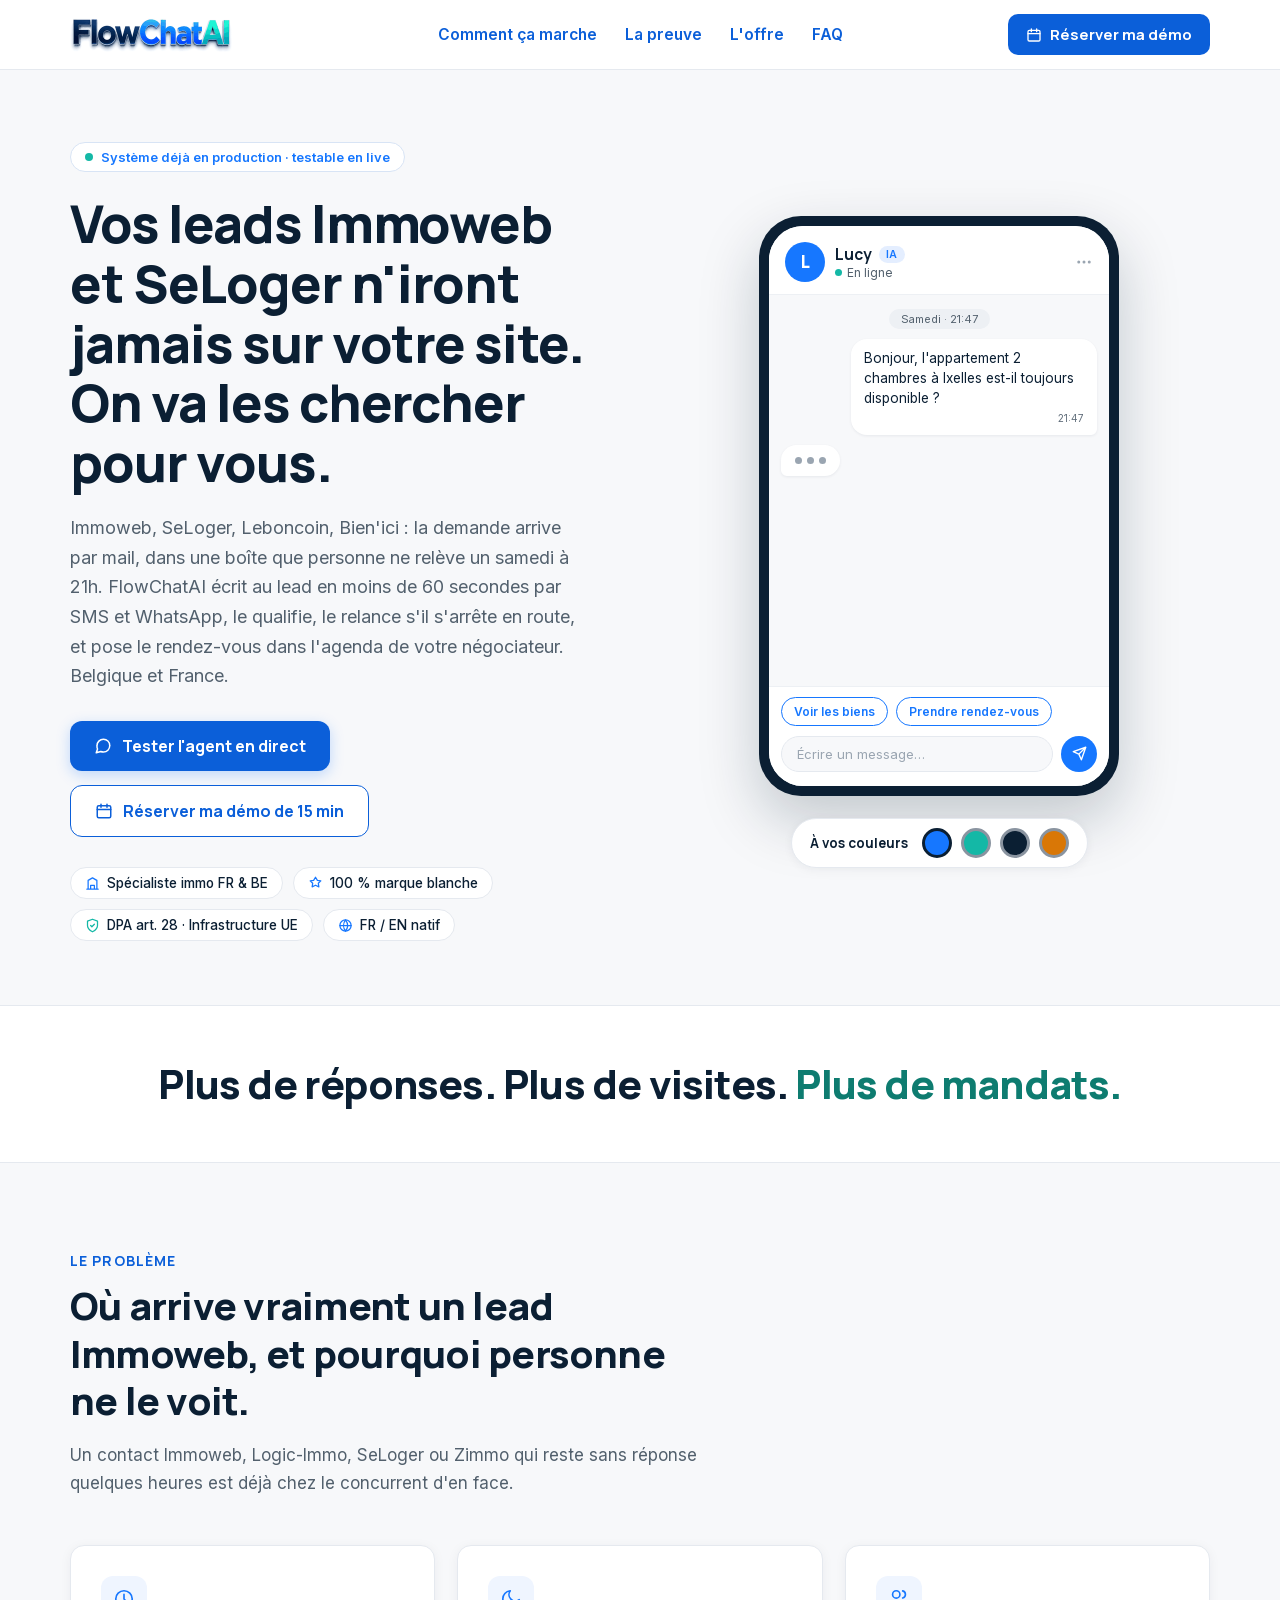
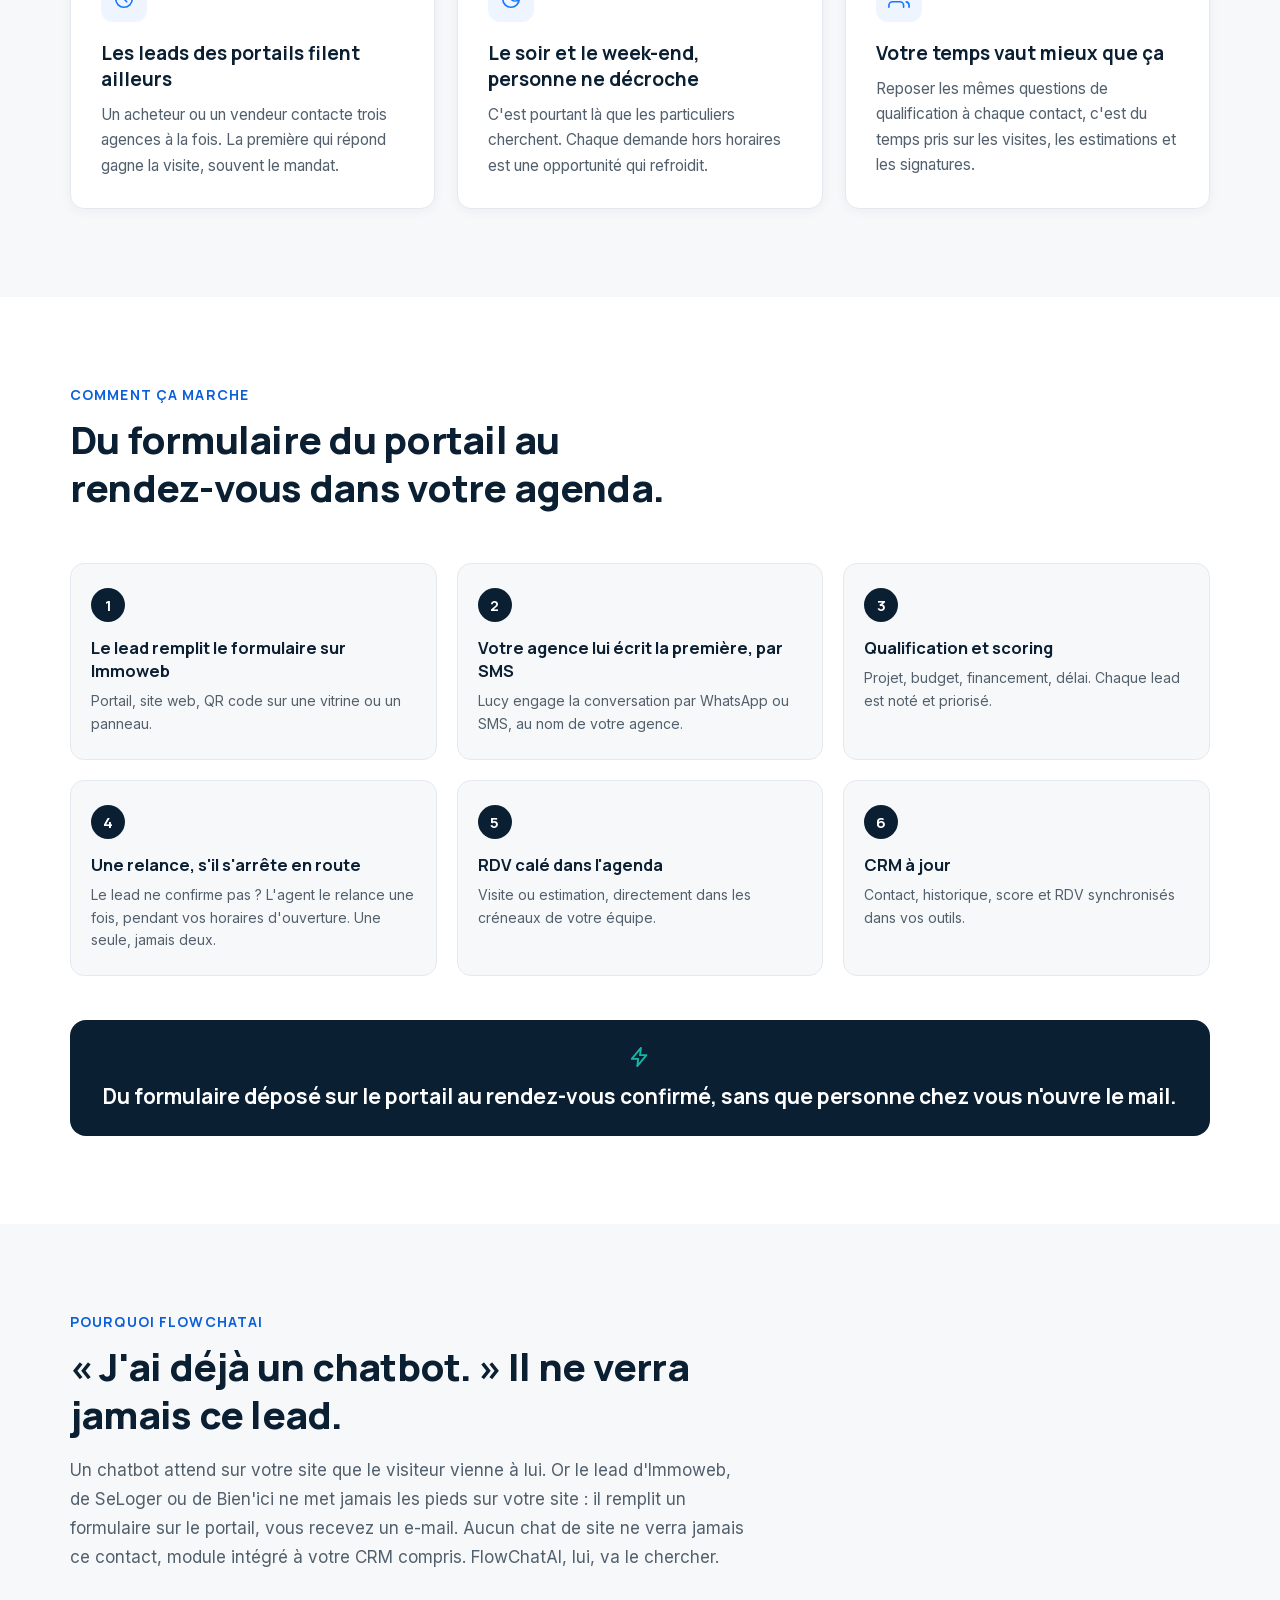
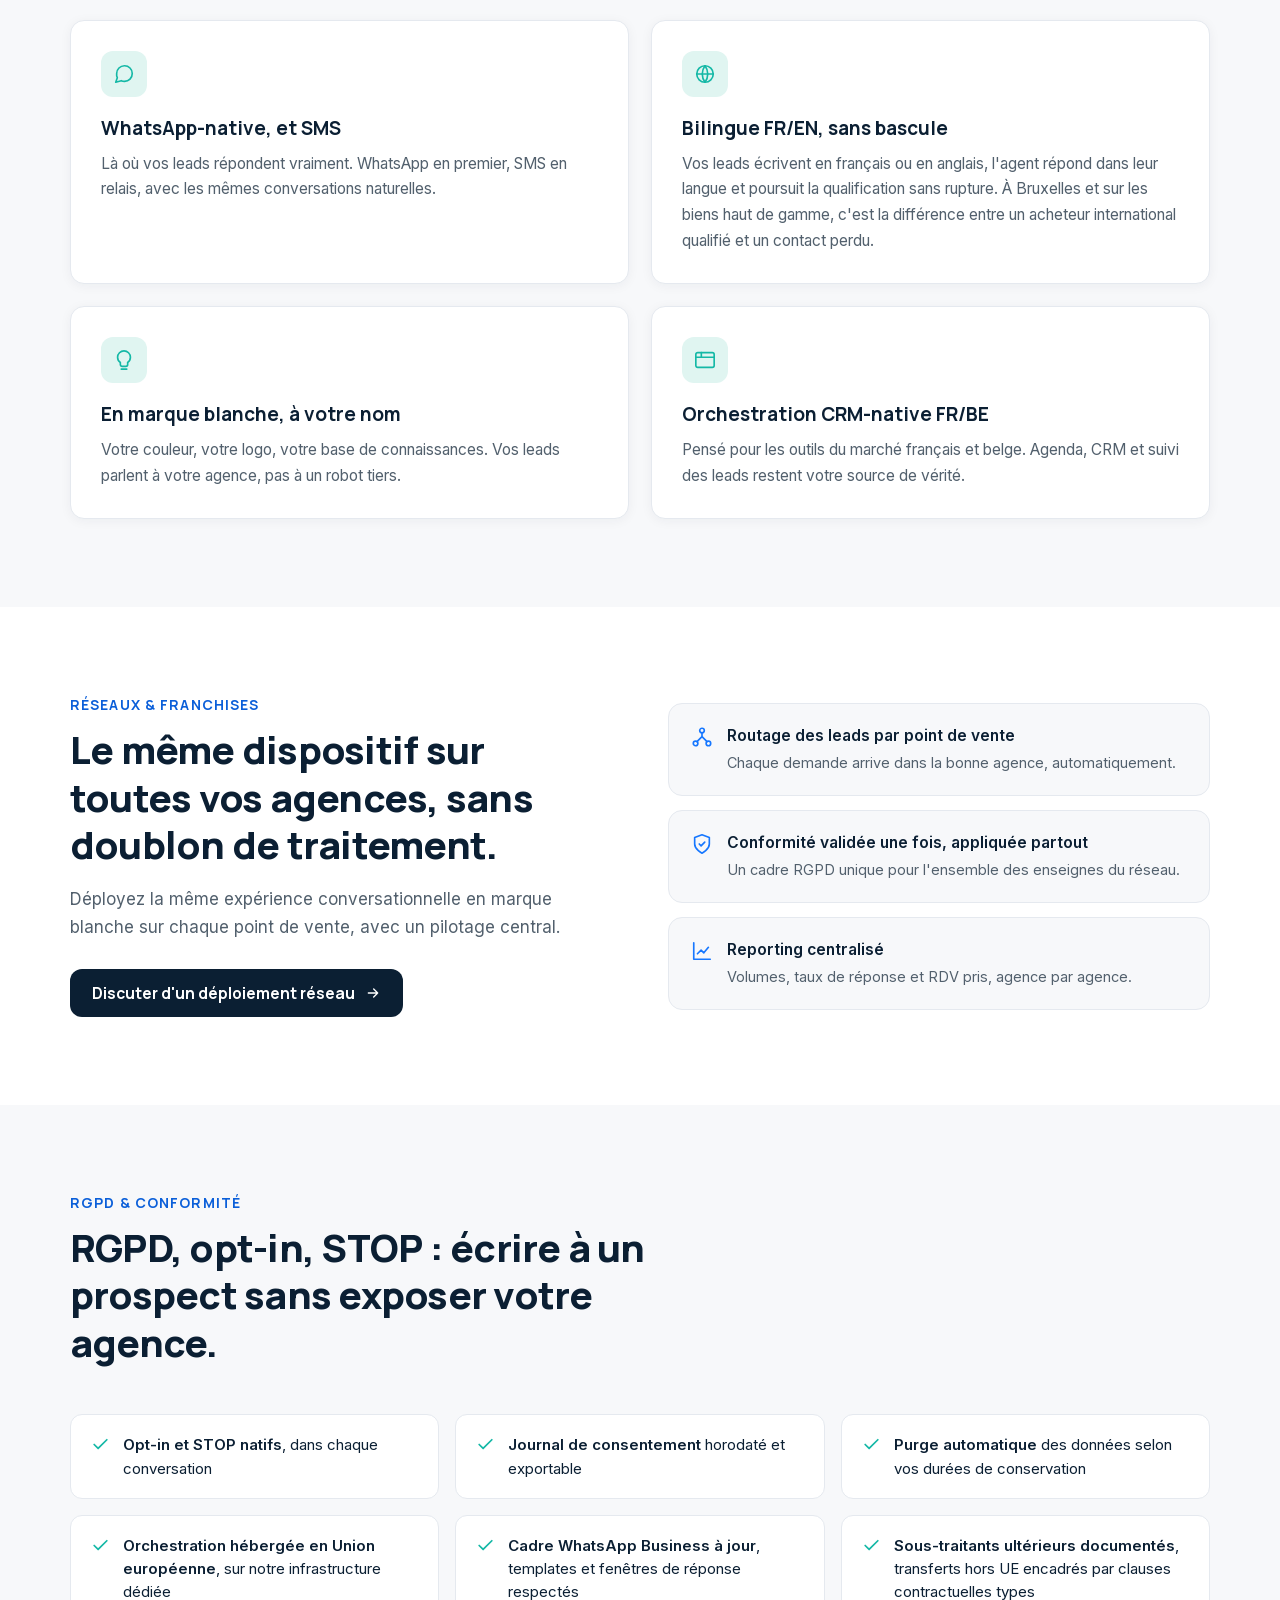
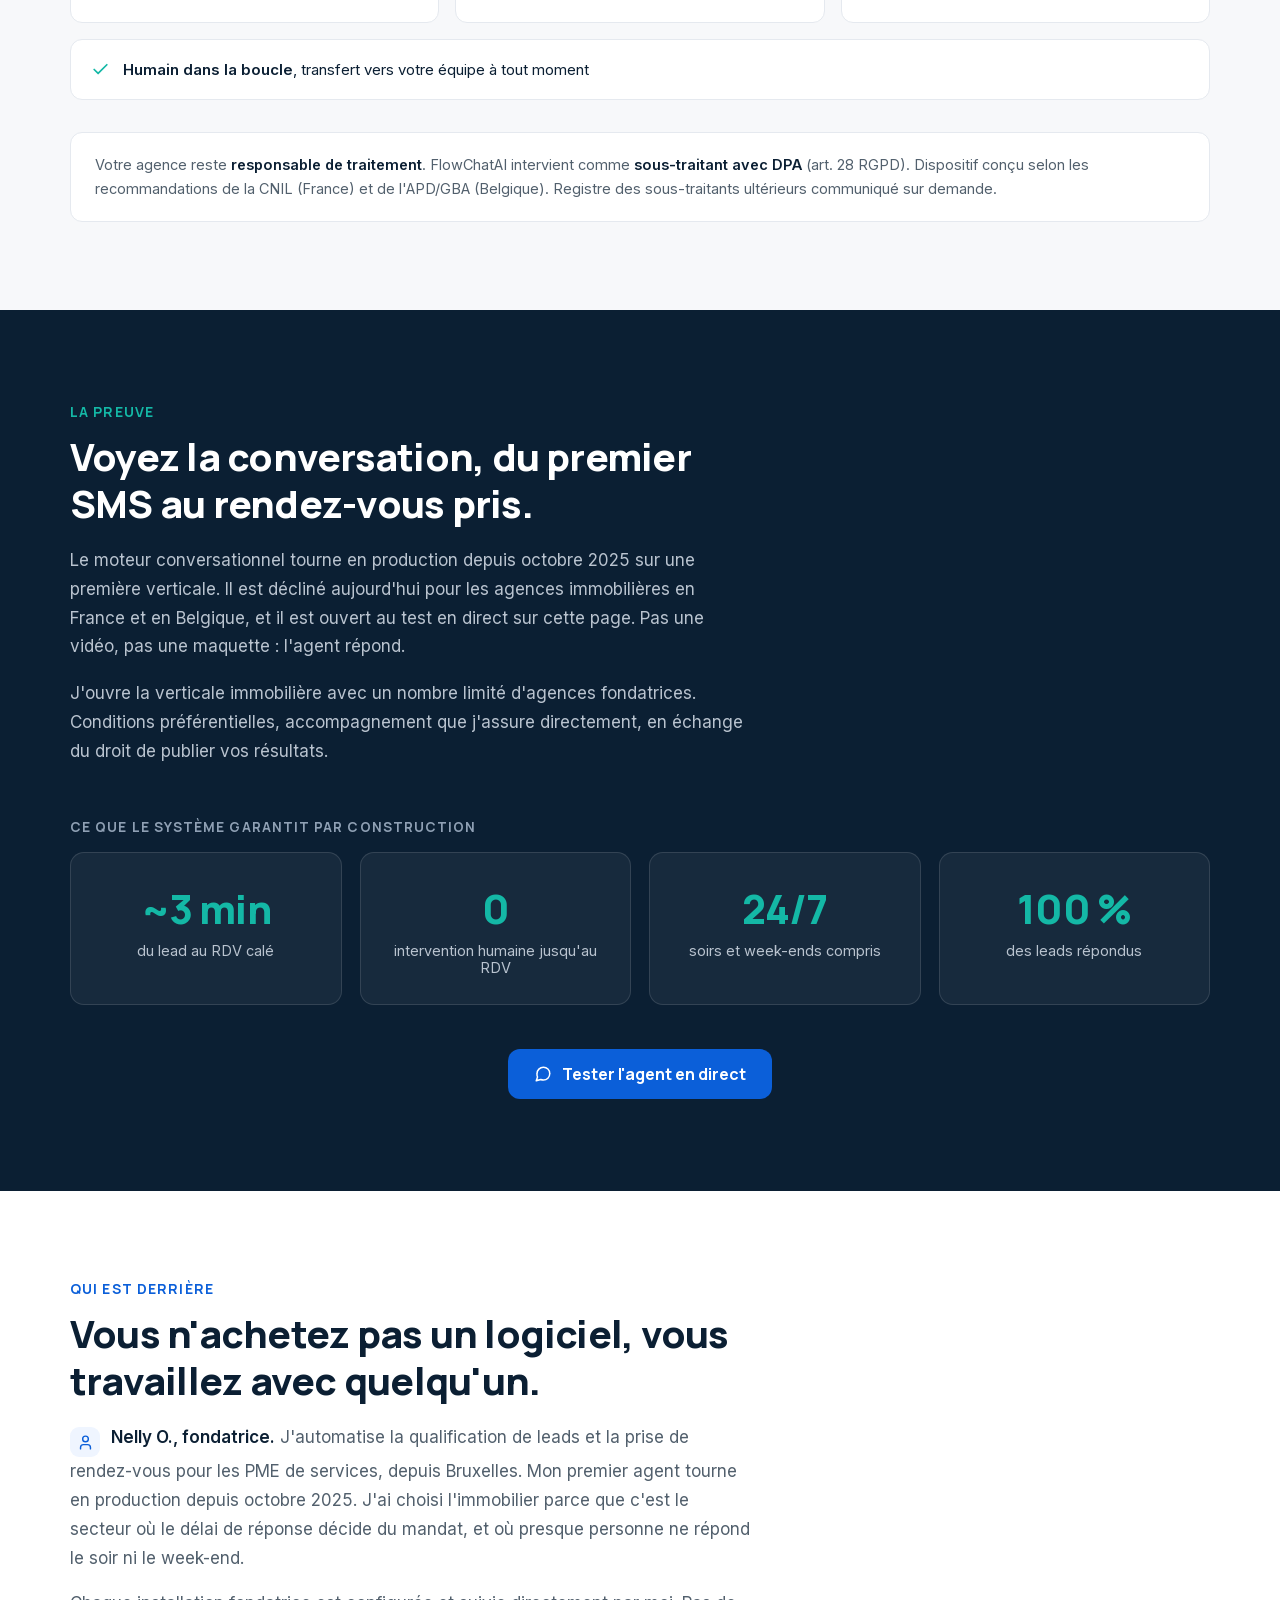
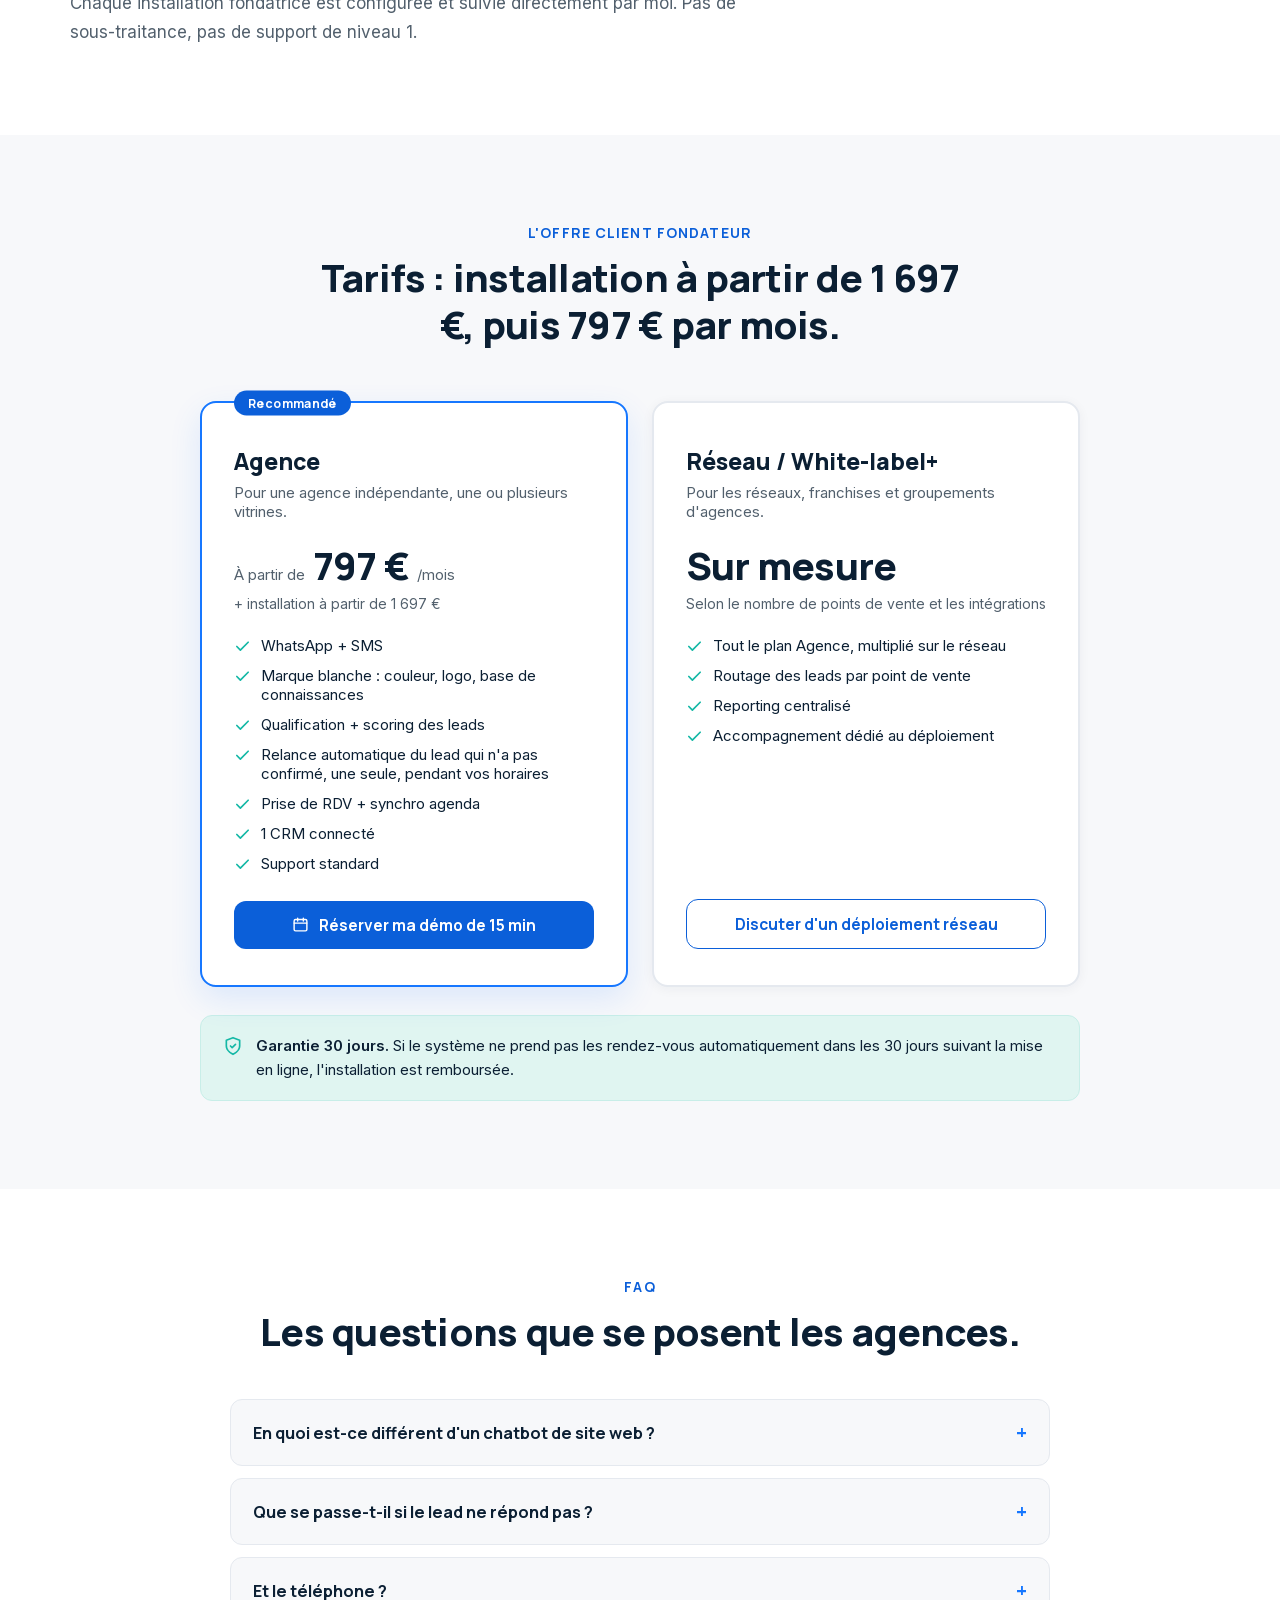
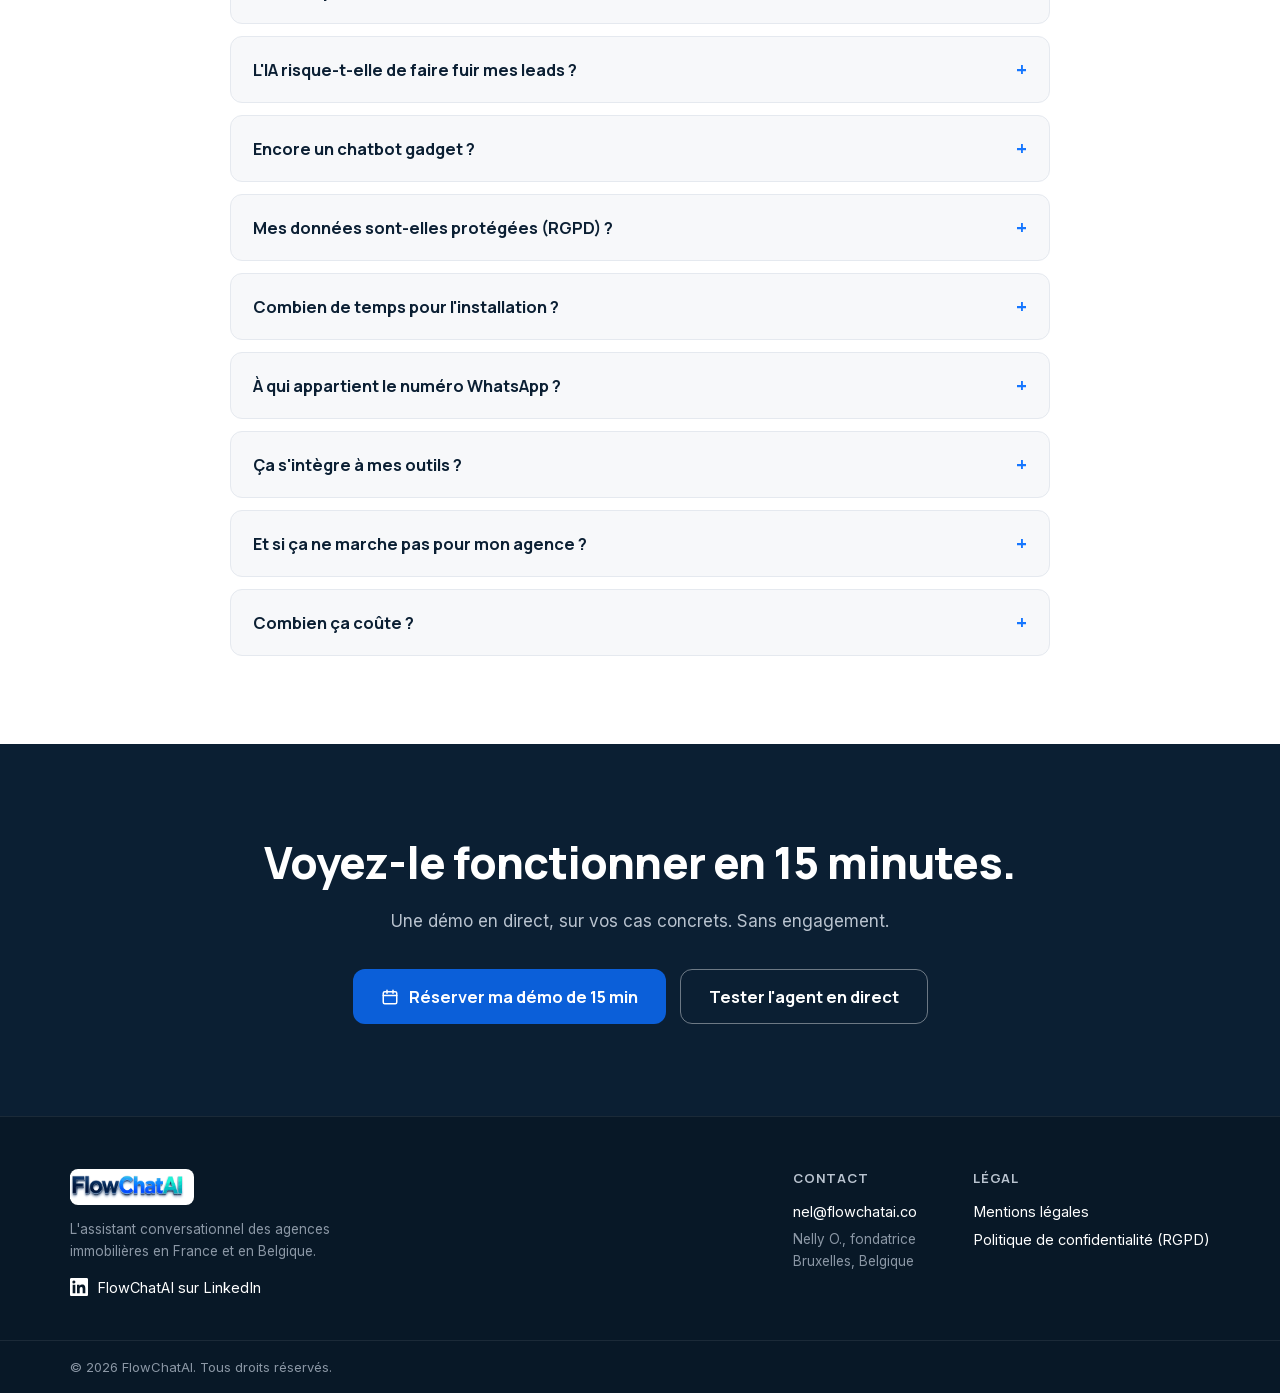
==== index.html @ 58bee5f4 "Corrige les alignements, allege la page et met le site aux normes AA Aligne les grilles. Mesure en n" ====
<!DOCTYPE html>
<html lang="fr">
<head>
<meta charset="utf-8">
<meta name="viewport" content="width=device-width, initial-scale=1">
<title>Vos leads Immoweb et SeLoger rappelés en 60 s | FlowChatAI</title>
<meta name="description" content="Vos leads Immoweb et SeLoger arrivent par mail et attendent. FlowChatAI leur écrit en 60 secondes par SMS, les qualifie, les relance, cale le RDV." />
<meta name="theme-color" content="#0B1F33" />
<!-- URL canonique absolue. Sans elle, la meme page repondait en 200 sur
     https://flowchatai.co/, https://www.flowchatai.co/ et /index.html :
     trois adresses pour un seul contenu, donc un signal d'indexation dilue. -->
<link rel="canonical" href="https://flowchatai.co/" />
<meta name="robots" content="index, follow, max-snippet:-1, max-image-preview:large, max-video-preview:-1" />
<meta property="og:title" content="Vos leads Immoweb et SeLoger, rappelés en 60 secondes" />
<meta property="og:description" content="Un lead de portail ne met jamais les pieds sur votre site. FlowChatAI lui écrit par SMS et WhatsApp, le qualifie, le relance s'il décroche, et pose le rendez-vous dans l'agenda du négociateur." />
<meta property="og:type" content="website" />
<meta property="og:url" content="https://flowchatai.co/" />
<meta property="og:site_name" content="FlowChatAI" />
<meta property="og:locale" content="fr_FR" />
<meta property="og:locale:alternate" content="fr_BE" />
<!-- Open Graph impose une URL ABSOLUE. En relatif ("og-image.png"), aucun
     scraper (LinkedIn, WhatsApp, Slack, X, Facebook) ne resolvait l'image :
     les partages sortaient sans visuel.
     Nom de fichier versionne (v2) et non ecrase : LinkedIn met l'image en cache
     PAR URL. Une URL neuve force la recuperation, la ou un ecrasement peut
     resservir l'ancien visuel pendant plusieurs jours. -->
<meta property="og:image" content="https://flowchatai.co/og-image-v2.png" />
<meta property="og:image:width" content="1200" />
<meta property="og:image:height" content="630" />
<meta property="og:image:type" content="image/png" />
<meta property="og:image:alt" content="Visuel FlowChatAI sur fond bleu nuit : « Vos leads Immoweb n'iront jamais sur votre site. On va les chercher. »" />
<meta name="twitter:card" content="summary_large_image" />
<meta name="twitter:title" content="Vos leads Immoweb et SeLoger, rappelés en 60 secondes" />
<meta name="twitter:description" content="Le lead de portail ne vient pas à vous. FlowChatAI va le chercher par SMS et WhatsApp, le qualifie, le relance, et cale le rendez-vous. Belgique et France." />
<meta name="twitter:image" content="https://flowchatai.co/og-image-v2.png" />
<meta name="twitter:image:alt" content="Visuel FlowChatAI : « Vos leads Immoweb n'iront jamais sur votre site. On va les chercher. »" />
<!-- Icones : site-redaction/favicon/generer-favicons.py. Ordre volontaire,
     le SVG d'abord, le .ico en repli. iOS, Android et les vieux navigateurs
     ne lisent pas les memes formats, d'ou la serie. -->
<link rel="icon" href="/favicon.svg" type="image/svg+xml" />
<link rel="icon" href="/favicon-32.png" sizes="32x32" type="image/png" />
<link rel="icon" href="/favicon.ico" sizes="48x48" />
<link rel="apple-touch-icon" href="/apple-touch-icon.png" />
<link rel="manifest" href="/site.webmanifest" />
<!-- Polices auto-hebergees : 71,3 Ko en 2 requetes, contre 189,9 Ko en 7 via
     Google Fonts, qui servait trois fois le meme fichier variable.
     crossorigin est obligatoire : une police se recupere en mode CORS meme en
     same-origin, sans lui elle serait telechargee deux fois. -->
<link rel="preload" href="/fonts/inter-latin.woff2" as="font" type="font/woff2" crossorigin />
<link rel="preload" href="/fonts/manrope-latin.woff2" as="font" type="font/woff2" crossorigin />
<script type="application/ld+json">
{"@context":"https://schema.org","@graph":[
  {"@type":"Organization","@id":"https://flowchatai.co/#organization","name":"FlowChatAI","alternateName":["FlowchatAI","Flowchat AI","Flowchat"],"legalName":"Olymp Automations","url":"https://flowchatai.co/","email":"nel@flowchatai.co","vatID":"BE0479233349","foundingDate":"2025-01-01","sameAs":["https://www.linkedin.com/company/flowchatai-/"],"foundingLocation":{"@type":"Place","name":"Bruxelles, Belgique"},"logo":{"@type":"ImageObject","url":"https://flowchatai.co/assets/logo-flowchatai-large.png","width":966,"height":203},"image":"https://flowchatai.co/og-image-v2.png","address":{"@type":"PostalAddress","streetAddress":"Chaussée de Charleroi 112","postalCode":"1060","addressLocality":"Bruxelles","addressCountry":"BE"},"areaServed":["FR","BE"],"slogan":"L'assistant conversationnel des agences immobilières en France et en Belgique","description":"FlowChatAI installe pour les agences immobilières de Belgique et de France un agent conversationnel en marque blanche qui écrit au lead entrant par SMS et WhatsApp en moins de 60 secondes, le qualifie, cale un rendez-vous dans l'agenda du négociateur et alimente le CRM.","founder":{"@id":"https://flowchatai.co/#nelly-olympio"},"knowsAbout":["Qualification de leads immobiliers","Prise de rendez-vous automatisée","Agent conversationnel en marque blanche","WhatsApp Business API","SMS conversationnel","Agences immobilières","Portails immobiliers Immoweb, SeLoger, Bien'ici, Leboncoin"],"contactPoint":{"@type":"ContactPoint","contactType":"sales","email":"nel@flowchatai.co","availableLanguage":["fr","en"],"areaServed":["BE","FR"]}},
  {"@type":"Person","@id":"https://flowchatai.co/#nelly-olympio","name":"Nelly Olympio","jobTitle":"Fondatrice","worksFor":{"@id":"https://flowchatai.co/#organization"},"homeLocation":{"@type":"Place","name":"Bruxelles, Belgique"},"knowsLanguage":["fr","en"]},
  {"@type":"WebSite","@id":"https://flowchatai.co/#website","url":"https://flowchatai.co/","name":"FlowChatAI","inLanguage":"fr","publisher":{"@id":"https://flowchatai.co/#organization"}},
  {"@type":"WebPage","@id":"https://flowchatai.co/#webpage","url":"https://flowchatai.co/","name":"Vos leads Immoweb et SeLoger rappelés en 60 s | FlowChatAI","isPartOf":{"@id":"https://flowchatai.co/#website"},"about":{"@id":"https://flowchatai.co/#organization"},"inLanguage":"fr","dateModified":"2026-08-09","primaryImageOfPage":{"@type":"ImageObject","url":"https://flowchatai.co/og-image-v2.png","width":1200,"height":630}},
  {"@type":"Service","@id":"https://flowchatai.co/#service","name":"Qualification de leads et prise de rendez-vous pour agences immobilières","url":"https://flowchatai.co/","serviceType":"Qualification de leads et prise de rendez-vous automatisée par SMS et WhatsApp","description":"Un agent conversationnel en marque blanche, au nom et aux couleurs de l'agence, qui écrit au lead entrant par SMS et WhatsApp en moins de 60 secondes, le qualifie, propose des créneaux, le relance une fois s'il s'arrête avant d'avoir confirmé, cale le rendez-vous dans l'agenda du négociateur et écrit la fiche dans le CRM. Il traite les leads venus des portails immobiliers, que les chatbots de site ne voient jamais. Bilingue français et anglais.","provider":{"@id":"https://flowchatai.co/#organization"},"areaServed":[{"@type":"Country","name":"Belgique"},{"@type":"Country","name":"France"}],"audience":{"@type":"BusinessAudience","name":"Agences immobilières","audienceType":"Agences immobilières, réseaux et franchises"},"availableChannel":[{"@type":"ServiceChannel","name":"WhatsApp Business"},{"@type":"ServiceChannel","name":"SMS"}],"offers":[{"@type":"Offer","name":"Plan Agence, installation","description":"Installation, configuration en marque blanche, base de connaissances et intégrations. Mise en ligne sous 21 jours à compter de la signature. Garantie 30 jours à compter de la mise en ligne.","priceSpecification":{"@type":"PriceSpecification","price":"1697","priceCurrency":"EUR","minPrice":"1697","valueAddedTaxIncluded":false},"availability":"https://schema.org/InStock"},{"@type":"Offer","name":"Plan Agence, abonnement mensuel","priceSpecification":{"@type":"UnitPriceSpecification","price":"797","priceCurrency":"EUR","minPrice":"797","unitCode":"MON","billingIncrement":1,"valueAddedTaxIncluded":false},"availability":"https://schema.org/InStock"}]},
  {"@type":"FAQPage","@id":"https://flowchatai.co/#faq","inLanguage":"fr","isPartOf":{"@id":"https://flowchatai.co/#website"},"mainEntity":[
    {"@type":"Question","name":"En quoi est-ce différent d'un chatbot de site web ?","acceptedAnswer":{"@type":"Answer","text":"Un chatbot de site attend que le visiteur vienne à lui. FlowChatAI va vers le lead. La différence est décisive dans l'immobilier : un lead venu d'Immoweb, de SeLoger, de Bien'ici ou de Leboncoin ne met jamais les pieds sur le site de l'agence. Il remplit un formulaire sur le portail, l'agence reçoit un e-mail. Aucun chatbot de site ne verra jamais ce lead, y compris un module de chat intégré à un CRM. FlowChatAI lui écrit par SMS ou WhatsApp, sur le canal sortant."}},
    {"@type":"Question","name":"Que se passe-t-il si le lead ne répond pas ?","acceptedAnswer":{"@type":"Answer","text":"L'agent le relance. Une seule fois, jamais deux : un verrou technique l'en empêche. La relance part entre 2 et 24 heures après son dernier message, uniquement pendant les horaires d'ouverture de votre agence, donc jamais à 3h du matin. Le message reprend là où le lead s'est arrêté et donne le téléphone de l'agence. Le système ne harcèlera jamais un de vos prospects en votre nom."}},
    {"@type":"Question","name":"Et le téléphone ?","acceptedAnswer":{"@type":"Answer","text":"L'agent ne le remplace pas. Il répond à l'écrit en moins de 60 secondes et propose un rappel dès qu'un lead préfère parler à un humain. Vous rappelez des contacts déjà qualifiés."}},
    {"@type":"Question","name":"L'IA risque-t-elle de faire fuir mes leads ?","acceptedAnswer":{"@type":"Answer","text":"Non. Lucy se présente comme l'assistante de votre agence, converse naturellement et passe la main à votre équipe à tout moment. Vos leads reçoivent une réponse immédiate au lieu d'un silence."}},
    {"@type":"Question","name":"Encore un chatbot gadget ?","acceptedAnswer":{"@type":"Answer","text":"Non. Un agent en marque blanche, entraîné sur vos biens et vos process, connecté à votre agenda et votre CRM. Le moteur tourne en production depuis octobre 2025 et se teste en live sur cette page."}},
    {"@type":"Question","name":"Mes données sont-elles protégées (RGPD) ?","acceptedAnswer":{"@type":"Answer","text":"Oui. Opt-in et STOP natifs, journal de consentement horodaté, purge automatique. Notre orchestration est hébergée sur une infrastructure dédiée en Union européenne. Les sous-traitants ultérieurs sont documentés et les transferts hors UE encadrés par clauses contractuelles types. Votre agence reste responsable de traitement, FlowChatAI est sous-traitant avec DPA (art. 28)."}},
    {"@type":"Question","name":"Combien de temps pour l'installation ?","acceptedAnswer":{"@type":"Answer","text":"21 jours entre la signature et la mise en ligne : configuration de votre marque blanche, de votre base de connaissances et de vos intégrations, avec une phase de test avant activation. La garantie 30 jours démarre le jour de la mise en ligne, pas à la signature."}},
    {"@type":"Question","name":"À qui appartient le numéro WhatsApp ?","acceptedAnswer":{"@type":"Answer","text":"Pendant la phase pilote, le numéro est ouvert et opéré par FlowChatAI, mais il affiche le nom de votre agence : vos leads ne voient que vous. À la signature, le numéro et l'agent basculent sur le compte WhatsApp Business de votre agence, dont vous restez propriétaire. Vos leads et vos rendez-vous sont écrits dans votre CRM au fil de l'eau, ils vous restent donc quoi qu'il arrive."}},
    {"@type":"Question","name":"Ça s'intègre à mes outils ?","acceptedAnswer":{"@type":"Answer","text":"Oui. WhatsApp Business et SMS, votre agenda et votre CRM, avec une orchestration pensée pour les outils du marché français et belge."}},
    {"@type":"Question","name":"Et si ça ne marche pas pour mon agence ?","acceptedAnswer":{"@type":"Answer","text":"Garantie 30 jours. Si le système ne prend pas les rendez-vous automatiquement dans les 30 jours suivant la mise en ligne, l'installation est remboursée."}},
    {"@type":"Question","name":"Combien ça coûte ?","acceptedAnswer":{"@type":"Answer","text":"Plan Agence à partir de 797 € par mois, installation à partir de 1 697 €. Plan Réseau / White-label+ sur mesure, selon votre organisation."}}
  ]}
]}
</script>
<style>
  /* Polices variables. "latin" couvre tout le francais ; "latin-ext" n'est
     telecharge que si un caractere l'exige (unicode-range). */
  @font-face{font-family:'Inter';font-style:normal;font-weight:400 600;font-display:swap;src:url(/fonts/inter-latin.woff2) format('woff2');unicode-range:U+0000-00FF,U+0131,U+0152-0153,U+02BB-02BC,U+02C6,U+02DA,U+02DC,U+0304,U+0308,U+0329,U+2000-206F,U+20AC,U+2122,U+2191,U+2193,U+2212,U+2215,U+FEFF,U+FFFD}
  @font-face{font-family:'Inter';font-style:normal;font-weight:400 600;font-display:swap;src:url(/fonts/inter-latin-ext.woff2) format('woff2');unicode-range:U+0100-02BA,U+02BD-02C5,U+02C7-02CC,U+02CE-02D7,U+02DD-02FF,U+0304,U+0308,U+0329,U+1D00-1DBF,U+1E00-1E9F,U+1EF2-1EFF,U+2020,U+20A0-20AB,U+20AD-20C0,U+2113,U+2C60-2C7F,U+A720-A7FF}
  @font-face{font-family:'Manrope';font-style:normal;font-weight:700 800;font-display:swap;src:url(/fonts/manrope-latin.woff2) format('woff2');unicode-range:U+0000-00FF,U+0131,U+0152-0153,U+02BB-02BC,U+02C6,U+02DA,U+02DC,U+0304,U+0308,U+0329,U+2000-206F,U+20AC,U+2122,U+2191,U+2193,U+2212,U+2215,U+FEFF,U+FFFD}
  @font-face{font-family:'Manrope';font-style:normal;font-weight:700 800;font-display:swap;src:url(/fonts/manrope-latin-ext.woff2) format('woff2');unicode-range:U+0100-02BA,U+02BD-02C5,U+02C7-02CC,U+02CE-02D7,U+02DD-02FF,U+0304,U+0308,U+0329,U+1D00-1DBF,U+1E00-1E9F,U+1EF2-1EFF,U+2020,U+20A0-20AB,U+20AD-20C0,U+2113,U+2C60-2C7F,U+A720-A7FF}

  *, *::before, *::after { box-sizing: border-box; }
  html { scroll-behavior: smooth; -webkit-text-size-adjust: 100%; }
  @media (prefers-reduced-motion: reduce) { html { scroll-behavior: auto; } }
  body { margin: 0; background: #FFFFFF; color: #52606D; font-family: Inter, system-ui, sans-serif; -webkit-font-smoothing: antialiased; }
  img, svg { max-width: 100%; }
  /* Ancres : hauteur reelle du header collant, 70px et 65px sous 640px. */
  section[id] { scroll-margin-top: 72px; }
  @media (max-width: 640px) { section[id] { scroll-margin-top: 67px; } }
  a { color: #1677FF; }
  a:hover { color: #0B5FD9; }
  :focus-visible { outline: 3px solid #1677FF; outline-offset: 2px; border-radius: 4px; }
  summary::-webkit-details-marker { display: none; }
  @keyframes msgIn { from { opacity: 0; transform: translateY(10px); } to { opacity: 1; transform: translateY(0); } }
  @keyframes dotPulse { 0%, 80%, 100% { opacity: 0.25; transform: translateY(0); } 40% { opacity: 1; transform: translateY(-3px); } }
  /* hover states (converted from Claude Design style-hover) */
  .navlink:hover { color: #0B5FD9 !important; }
  .btn-blue:hover { background: #0B5FD9 !important; color: #FFFFFF !important; }
  .btn-blue-lt:hover { background: #3D8DFF !important; color: #FFFFFF !important; }
  .btn-outline:hover { background: #EFF5FF !important; color: #1677FF !important; }
  .btn-dark:hover { background: #12314D !important; color: #FFFFFF !important; }
  .btn-ghost:hover { border-color: #FFFFFF !important; background: rgba(255,255,255,0.06) !important; }
  .footlink:hover { color: #3D8DFF !important; }
  details[open] .faq-plus { transform: rotate(45deg); }
  .faq-plus { transition: transform 0.2s ease; display: inline-block; }
  .reveal { opacity: 0; transform: translateY(18px); transition: opacity 0.6s ease, transform 0.6s ease; }
  .reveal.in { opacity: 1; transform: none; }
  @media (prefers-reduced-motion: reduce) {
    * { animation-duration: 0.01ms !important; animation-iteration-count: 1 !important; transition-duration: 0.01ms !important; }
    .reveal { opacity: 1; transform: none; }
  }

  /* Lien d'evitement (WCAG 2.4.1) : sinon 7 tabulations avant le contenu. */
  .skip {
    position: absolute; left: 8px; top: -60px; z-index: 200;
    background: #0B1F33; color: #FFFFFF; text-decoration: none;
    font-family: Manrope, sans-serif; font-weight: 700; font-size: 15px;
    padding: 12px 18px; border-radius: 0 0 10px 10px;
    transition: top 0.15s ease;
  }
  .skip:focus { top: 0; color: #FFFFFF; }

  /* CONTRASTE (WCAG 2.2 AA). #1677FF = 4,10:1 sur blanc, sous les 4,5:1
     exiges pour du texte, dans les deux sens (le blanc SUR ce bleu echoue
     pareil). #0B5FD9 = 5,75:1. Le bleu d'origine reste sur tout ce qui ne
     porte pas de texte, ou le seuil n'est que de 3:1.
     Pour revenir a l'ancienne teinte : supprimer ce bloc. */
  a { color: #0B5FD9; }
  a:hover { color: #0949A8; }
  .navlink { color: #0B5FD9 !important; }
  .navlink:hover { color: #0949A8 !important; }
  .btn-blue, .btn-blue-lt { background: #0B5FD9 !important; }
  .btn-blue:hover, .btn-blue-lt:hover { background: #0949A8 !important; }
  .btn-outline { color: #0B5FD9 !important; border-color: #0B5FD9 !important; }
  .btn-outline:hover { background: #EFF5FF !important; color: #0949A8 !important; }
  /* Bordure du burger : #E5E9EF mesurait 1,22:1, or c'est la seule
     delimitation visuelle du bouton. */
  .nav-burger { border-color: #8A94A0 !important; }

  /* ALIGNEMENT DES GRILLES. `auto-fit` choisissait des nombres de colonnes
     qui ne divisent pas le nombre de cartes, d'ou une derniere rangee a un
     seul element. On impose les seuls decoupages qui tombent juste. */
  /* 6 etapes : 190px autorisait 5 colonnes (5+1). A 300px, seuls 3/2/1. */
  .steps { grid-template-columns: repeat(auto-fit, minmax(min(300px, 100%), 1fr)) !important; }

  /* 4 cartes : 4 colonnes exigeraient 1186px pour un conteneur de 1140.
     Elles ne pouvaient JAMAIS tenir sur une rangee, d'ou 3+1 partout. */
  #pourquoi .cards { grid-template-columns: 1fr !important; }
  @media (min-width: 700px) { #pourquoi .cards { grid-template-columns: 1fr 1fr !important; } }

  /* 3 cartes : l'etat a 2 colonnes donnait 2+1. Seuls 3 et 1 sont propres. */
  #probleme .cards { grid-template-columns: 1fr !important; }
  @media (min-width: 880px) { #probleme .cards { grid-template-columns: repeat(3, 1fr) !important; } }

  /* 7 puces : 7 est premier, aucune grille ne tombe juste. La derniere court
     sur toute la largeur : ligne de cloture plutot que reliquat. */
  @media (min-width: 679px) { .rgpd-list > li:last-child { grid-column: 1 / -1; } }

  /* 4 chiffres : 4 colonnes ne tiennent qu'a partir de 917px, d'ou 3+1 sur
     toute la plage tablette. Le garde-fou s'arretait a 640px. */
  @media (max-width: 916px) { .stats { grid-template-columns: 1fr 1fr !important; } }

  /* ============================================================
     RESPONSIVE
     Le corps de page est en styles inline (export Claude Design),
     donc ces regles doivent porter !important pour gagner.
     ============================================================ */

  /* Les conteneurs de page (max-width + padding) gardent le modele de boite
     d'origine, sinon border-box retrecit toute la maquette desktop de 48 px.
     Sans largeur fixe, aucun risque de debordement sur mobile. */
  header > nav,
  main > section > div,
  footer > div,
  footer > div:last-child > p { box-sizing: content-box; }

  .nav-burger { display: none; }
  .cta-mini { display: none; }
  .nav-burger:hover { background: #F7F8FA !important; }

  /* Centrage reel des liens. En flex, ils se centraient dans l'espace
     RESTANT entre logo et bouton, soit 20,15px trop a gauche. Trois pistes
     a gouttieres egales : centre exact. Au-dessus de 900px seulement, en
     dessous le burger reprend la main. */
  @media (min-width: 901px) {
    .site-nav { display: grid !important; grid-template-columns: 1fr auto 1fr; }
    .site-nav > a:first-of-type { justify-self: start; }
    .nav-cta { justify-self: end; margin-left: 0 !important; }
  }

  /* ---------- Tablette et en dessous : nav en menu deroulant ---------- */
  @media (max-width: 900px) {
    .site-nav { gap: 14px !important; padding: 12px 20px !important; }
    .nav-burger { display: inline-flex !important; }

    .nav-links {
      display: none !important;
      position: absolute; top: 100%; left: 0; right: 0;
      flex-direction: column !important;
      justify-content: flex-start !important;
      align-items: stretch !important;
      gap: 0 !important;
      background: #FFFFFF;
      border-bottom: 1px solid #E5E9EF;
      box-shadow: 0 12px 28px rgba(11,31,51,0.10);
      padding: 8px 20px 16px;
    }
    .nav-links.open { display: flex !important; }
    .nav-links .navlink {
      padding: 14px 4px !important;
      font-size: 16.5px !important;
      border-bottom: 1px solid #EDF0F4;
    }
    .nav-links .navlink:last-child { border-bottom: none; }

    /* colonnes de contenu : on repasse en pile bien avant l'ecrasement */
    .hero-grid, .reseaux-grid { gap: 36px !important; }
  }

  /* ---------- Telephone ---------- */
  @media (max-width: 640px) {
    /* rythme vertical et gouttieres */
    main > section > div { padding: 56px 20px !important; }
    #hero > div { padding: 36px 20px 48px !important; gap: 32px !important; }
    footer > div { padding: 40px 20px 32px !important; }
    footer > div:last-child > p { padding: 16px 20px !important; }

    /* header */
    .site-nav { padding: 10px 16px !important; }
    .nav-logo { height: 26px !important; }
    .nav-cta { font-size: 13.5px !important; padding: 10px 14px !important; gap: 6px !important; }
    .nav-cta-icon { display: none !important; }

    /* hero */
    .hero-title { font-size: clamp(27px, 7.4vw, 34px) !important; }
    .hero-sub { font-size: 16.5px !important; }
    .hero-actions { flex-direction: column !important; gap: 12px !important; }
    .hero-actions > a, .hero-actions > button {
      width: 100% !important; justify-content: center !important; font-size: 15.5px !important;
    }
    .hero-phone { width: min(320px, 100%) !important; padding: 8px !important; border-radius: 34px !important; }
    /* assez haut pour que la conversation animee reste lisible :
       en dessous de ~500 px les bulles se retrouvent coupees en deux */
    .phone-screen { height: 520px !important; border-radius: 27px !important; }
    #chatBody { padding: 12px 10px !important; gap: 8px !important; }
    .hero-badges { gap: 8px !important; }
    .hero-badges li { font-size: 12.5px !important; padding: 6px 12px !important; }

    /* cartes et blocs */
    .card { padding: 24px 20px !important; }
    .plan { padding: 28px 22px !important; }
    .plan-price { font-size: 32px !important; }
    .steps { gap: 14px !important; }
    .step { padding: 20px 18px !important; }
    .banner-dark { padding: 22px 20px !important; }
    .faq-item { padding: 0 18px !important; }
    .faq-item summary { font-size: 15.5px !important; padding: 17px 0 !important; }
    .faq-item p { font-size: 15px !important; }

    /* pied de page */
    .foot-inner { flex-direction: column !important; gap: 28px !important; }
    .foot-cols { gap: 28px !important; flex-direction: column !important; }

    /* cibles tactiles confortables */
    .cta-block { flex-direction: column !important; }
    .cta-block > a, .cta-block > button { width: 100% !important; justify-content: center !important; }

    /* les 4 chiffres de preuve restent sur 2 colonnes, sinon la section est interminable */
    .stats { grid-template-columns: 1fr 1fr !important; gap: 12px !important; }
    .stats > div { padding: 22px 12px !important; }
    .stats > div > p:first-child { font-size: 27px !important; }
    .stats > div > p:last-child { font-size: 13px !important; }
  }

  /* ---------- Petits telephones ---------- */
  @media (max-width: 420px) {
    main > section > div { padding: 48px 16px !important; }
    #hero > div { padding: 28px 16px 40px !important; }
    .site-nav { padding: 10px 14px !important; }
  }

  /* ---------- Tres petits ecrans : on raccourcit le CTA du header ---------- */
  @media (max-width: 372px) {
    .cta-full { display: none !important; }
    .cta-mini { display: inline !important; }
  }
</style>
</head>
<body>

<a href="#contenu" class="skip">Aller au contenu</a>

<div style="font-family:Inter,system-ui,sans-serif;color:#52606D;background:#FFFFFF">

  <!-- ============ NAV ============ -->
  <header style="position:sticky;top:0;z-index:60;background:rgba(255,255,255,0.96);backdrop-filter:saturate(1.2) blur(8px);-webkit-backdrop-filter:saturate(1.2) blur(8px);border-bottom:1px solid #E5E9EF">
    <nav aria-label="Navigation principale" class="site-nav" style="max-width:1140px;margin:0 auto;display:flex;align-items:center;gap:32px;padding:14px 24px">
      <a href="#hero" aria-label="FlowChatAI, retour en haut de page" style="display:flex;align-items:center;gap:10px;text-decoration:none;flex-shrink:0">
        <img src="assets/logo-flowchatai.png" alt="FlowChatAI" class="nav-logo" width="162" height="34" style="height:34px;width:auto;display:block" />
      </a>
      <div id="navLinks" class="nav-links" style="display:flex;flex:1;justify-content:center;gap:28px;flex-wrap:wrap">
        <a href="#comment" class="navlink" style="text-decoration:none;color:#1677FF;font-weight:600;font-size:15.5px">Comment ça marche</a>
        <a href="#preuve" class="navlink" style="text-decoration:none;color:#1677FF;font-weight:600;font-size:15.5px">La preuve</a>
        <a href="#offre" class="navlink" style="text-decoration:none;color:#1677FF;font-weight:600;font-size:15.5px">L'offre</a>
        <a href="#faq" class="navlink" style="text-decoration:none;color:#1677FF;font-weight:600;font-size:15.5px">FAQ</a>
      </div>
      <a href="https://calendly.com/automations-flowchatai/demo-offerte" target="_blank" rel="noopener" class="btn-blue nav-cta" style="display:inline-flex;align-items:center;gap:8px;background:#1677FF;color:#FFFFFF;text-decoration:none;font-family:Manrope,sans-serif;font-weight:700;font-size:15px;padding:10px 18px;border-radius:10px;flex-shrink:0;margin-left:auto">
        <svg width="16" height="16" viewBox="0 0 24 24" fill="none" stroke="currentColor" stroke-width="2" stroke-linecap="round" aria-hidden="true" class="nav-cta-icon"><rect x="3" y="5" width="18" height="16" rx="2"/><path d="M8 3v4M16 3v4M3 10h18"/></svg>
        <span class="cta-full">Réserver ma démo</span><span class="cta-mini">Démo</span>
      </a>
      <button type="button" id="navBurger" class="nav-burger" aria-label="Ouvrir le menu" aria-expanded="false" aria-controls="navLinks" style="align-items:center;justify-content:center;width:44px;height:44px;flex-shrink:0;padding:0;border:1px solid #E5E9EF;border-radius:10px;background:#FFFFFF;color:#0B1F33;cursor:pointer">
        <svg width="22" height="22" viewBox="0 0 24 24" fill="none" stroke="currentColor" stroke-width="2" stroke-linecap="round" aria-hidden="true"><path d="M4 7h16M4 12h16M4 17h16"/></svg>
      </button>
    </nav>
  </header>

  <main id="contenu" tabindex="-1" style="outline:none">

  <!-- ============ HERO ============ -->
  <section id="hero" style="background:#F7F8FA;border-bottom:1px solid #E5E9EF">
    <div class="hero-grid" style="max-width:1140px;margin:0 auto;padding:72px 24px 64px;display:grid;grid-template-columns:repeat(auto-fit,minmax(min(340px,100%),1fr));gap:56px;align-items:center">
      <div>
        <span style="display:inline-flex;align-items:center;gap:8px;background:#FFFFFF;border:1px solid #D8E4F5;color:#1677FF;font-weight:600;font-size:13px;padding:6px 14px;border-radius:999px;margin-bottom:22px">
          <span style="width:8px;height:8px;border-radius:50%;background:#14B8A6;flex-shrink:0"></span>
          Système déjà en production · testable en live
        </span>
        <h1 class="hero-title" style="font-family:Manrope,sans-serif;font-weight:800;font-size:clamp(34px,4.4vw,52px);line-height:1.15;letter-spacing:-0.02em;color:#0B1F33;margin:0 0 20px">Vos leads Immoweb et SeLoger n'iront jamais sur votre site. On va les chercher pour vous.</h1>
        <p class="hero-sub" style="font-size:18px;line-height:1.65;margin:0 0 30px;max-width:520px">Immoweb, SeLoger, Leboncoin, Bien'ici : la demande arrive par mail, dans une boîte que personne ne relève un samedi à 21h. FlowChatAI écrit au lead en moins de 60 secondes par SMS et WhatsApp, le qualifie, le relance s'il s'arrête en route, et pose le rendez-vous dans l'agenda de votre négociateur. Belgique et France.</p>
        <div class="hero-actions" style="display:flex;gap:14px;flex-wrap:wrap;margin-bottom:30px">
          <button type="button" data-open-agent class="btn-blue" style="display:inline-flex;align-items:center;gap:10px;background:#1677FF;color:#FFFFFF;border:none;font-family:Manrope,sans-serif;font-weight:700;font-size:16px;padding:14px 24px;border-radius:12px;cursor:pointer;box-shadow:0 4px 14px rgba(22,119,255,0.25)">
            <svg width="18" height="18" viewBox="0 0 24 24" fill="none" stroke="currentColor" stroke-width="2" stroke-linecap="round" stroke-linejoin="round" aria-hidden="true"><path d="M21 11.5a8.38 8.38 0 0 1-8.5 8.5 8.6 8.6 0 0 1-3.5-.7L3 21l1.7-5A8.38 8.38 0 0 1 4 11.5 8.5 8.5 0 0 1 12.5 3 8.38 8.38 0 0 1 21 11.5z"/></svg>
            Tester l'agent en direct
          </button>
          <a href="https://calendly.com/automations-flowchatai/demo-offerte" target="_blank" rel="noopener" class="btn-outline" style="display:inline-flex;align-items:center;gap:10px;background:#FFFFFF;color:#1677FF;border:1.5px solid #1677FF;text-decoration:none;font-family:Manrope,sans-serif;font-weight:700;font-size:16px;padding:14px 24px;border-radius:12px">
            <svg width="18" height="18" viewBox="0 0 24 24" fill="none" stroke="currentColor" stroke-width="2" stroke-linecap="round" aria-hidden="true"><rect x="3" y="5" width="18" height="16" rx="2"/><path d="M8 3v4M16 3v4M3 10h18"/></svg>
            Réserver ma démo de 15 min
          </a>
        </div>
        <ul class="hero-badges" style="display:flex;gap:10px;flex-wrap:wrap;list-style:none;margin:0;padding:0">
          <li style="display:inline-flex;align-items:center;gap:7px;background:#FFFFFF;border:1px solid #E5E9EF;border-radius:999px;padding:7px 14px;font-size:13.5px;font-weight:500;color:#0B1F33">
            <svg width="15" height="15" viewBox="0 0 24 24" fill="none" stroke="#1677FF" stroke-width="2" stroke-linecap="round" stroke-linejoin="round" aria-hidden="true"><path d="M3 21h18M5 21V7l7-4 7 4v14M9 21v-6h6v6"/></svg>
            Spécialiste immo FR &amp; BE
          </li>
          <li style="display:inline-flex;align-items:center;gap:7px;background:#FFFFFF;border:1px solid #E5E9EF;border-radius:999px;padding:7px 14px;font-size:13.5px;font-weight:500;color:#0B1F33">
            <svg width="15" height="15" viewBox="0 0 24 24" fill="none" stroke="#1677FF" stroke-width="2" stroke-linecap="round" stroke-linejoin="round" aria-hidden="true"><path d="M12 2l3 5 5.5.8-4 3.9.9 5.6L12 14.8 6.6 17.3l.9-5.6-4-3.9L9 7z"/></svg>
            100 % marque blanche
          </li>
          <li style="display:inline-flex;align-items:center;gap:7px;background:#FFFFFF;border:1px solid #E5E9EF;border-radius:999px;padding:7px 14px;font-size:13.5px;font-weight:500;color:#0B1F33">
            <svg width="15" height="15" viewBox="0 0 24 24" fill="none" stroke="#14B8A6" stroke-width="2" stroke-linecap="round" stroke-linejoin="round" aria-hidden="true"><path d="M12 22s8-4 8-10V5l-8-3-8 3v7c0 6 8 10 8 10z"/><path d="M9 12l2 2 4-4"/></svg>
            DPA art. 28 · Infrastructure UE
          </li>
          <li style="display:inline-flex;align-items:center;gap:7px;background:#FFFFFF;border:1px solid #E5E9EF;border-radius:999px;padding:7px 14px;font-size:13.5px;font-weight:500;color:#0B1F33">
            <svg width="15" height="15" viewBox="0 0 24 24" fill="none" stroke="#1677FF" stroke-width="2" stroke-linecap="round" stroke-linejoin="round" aria-hidden="true"><circle cx="12" cy="12" r="9"/><path d="M3 12h18"/><path d="M12 3a15 15 0 0 1 0 18a15 15 0 0 1 0-18z"/></svg>
            FR / EN natif
          </li>
        </ul>
      </div>

      <!-- Phone mock -->
      <div style="display:flex;flex-direction:column;align-items:center;gap:22px">
        <!-- role="img" : sans lui l'aria-label etait ignore (role generic) et
             le lecteur d'ecran lisait la conversation rejouee en boucle comme
             un vrai echange. Il retire aussi les descendants de l'arbre.
             Largeur : 88vw debordait de 20px entre 779 et 818px. -->
        <div class="hero-phone" role="img" aria-label="Démonstration animée : un lead écrit à 21h47 au sujet d'un appartement à Ixelles, Lucy lui répond, le qualifie et cale une visite le samedi à 11h." style="width:min(360px,100%);background:#0B1F33;border-radius:42px;padding:10px;box-shadow:0 24px 60px rgba(11,31,51,0.22)">
          <div class="phone-screen" style="background:#FFFFFF;border-radius:34px;overflow:hidden;display:flex;flex-direction:column;height:560px">
            <!-- chat header -->
            <div style="display:flex;align-items:center;gap:10px;padding:16px 16px 12px;border-bottom:1px solid #EDF0F4;background:#FFFFFF">
              <div id="chatAvatar" style="width:40px;height:40px;border-radius:50%;background:#1677FF;color:#FFFFFF;display:flex;align-items:center;justify-content:center;font-family:Manrope,sans-serif;font-weight:800;font-size:17px;flex-shrink:0">L</div>
              <div style="flex:1;min-width:0">
                <div style="display:flex;align-items:center;gap:7px">
                  <span style="font-family:Manrope,sans-serif;font-weight:700;font-size:15.5px;color:#0B1F33">Lucy</span>
                  <span style="background:#E4EEFF;color:#1677FF;font-weight:600;font-size:10.5px;padding:2px 7px;border-radius:999px;letter-spacing:0.04em">IA</span>
                </div>
                <div style="display:flex;align-items:center;gap:5px;font-size:12px;color:#52606D">
                  <span style="width:7px;height:7px;border-radius:50%;background:#14B8A6"></span> En ligne
                </div>
              </div>
              <svg width="18" height="18" viewBox="0 0 24 24" fill="none" stroke="#9AA5B1" stroke-width="2" stroke-linecap="round" aria-hidden="true"><circle cx="5" cy="12" r="1"/><circle cx="12" cy="12" r="1"/><circle cx="19" cy="12" r="1"/></svg>
            </div>
            <!-- messages -->
            <div id="chatBody" style="flex:1;overflow:hidden;background:#F7F8FA;padding:14px 12px;display:flex;flex-direction:column;gap:10px">
              <div style="align-self:center;background:#EDF0F4;color:#52606D;font-size:11px;padding:3px 12px;border-radius:999px">Samedi · 21:47</div>
            </div>
            <!-- quick replies + input -->
            <div style="background:#FFFFFF;border-top:1px solid #EDF0F4;padding:10px 12px 14px">
              <div style="display:flex;gap:8px;margin-bottom:10px;flex-wrap:wrap">
                <span class="qr" style="border:1.5px solid #1677FF;color:#1677FF;font-weight:600;font-size:12px;padding:6px 12px;border-radius:999px">Voir les biens</span>
                <span class="qr" style="border:1.5px solid #1677FF;color:#1677FF;font-weight:600;font-size:12px;padding:6px 12px;border-radius:999px">Prendre rendez-vous</span>
              </div>
              <div style="display:flex;align-items:center;gap:8px">
                <div style="flex:1;background:#F7F8FA;border:1px solid #E5E9EF;border-radius:999px;padding:9px 15px;font-size:13px;color:#9AA5B1">Écrire un message…</div>
                <span id="sendBtn" style="width:36px;height:36px;border-radius:50%;background:#1677FF;display:flex;align-items:center;justify-content:center;flex-shrink:0">
                  <svg width="15" height="15" viewBox="0 0 24 24" fill="none" stroke="#FFFFFF" stroke-width="2.2" stroke-linecap="round" stroke-linejoin="round" aria-hidden="true"><path d="M22 2L11 13M22 2l-7 20-4-9-9-4 20-7z"/></svg>
                </span>
              </div>
            </div>
          </div>
        </div>
        <!-- À vos couleurs -->
        <div style="display:flex;align-items:center;gap:14px;background:#FFFFFF;border:1px solid #E5E9EF;border-radius:999px;padding:9px 18px;box-shadow:0 2px 10px rgba(11,31,51,0.05)">
          <span style="font-family:Manrope,sans-serif;font-weight:700;font-size:13.5px;color:#0B1F33">À vos couleurs</span>
          <div id="swatches" style="display:flex;gap:9px" role="group" aria-label="Choisir la couleur de l'agent"></div>
        </div>
      </div>
    </div>
  </section>

  <!-- ============ PROMESSE ============ -->
  <section aria-label="Promesse de marque" style="background:#FFFFFF;border-bottom:1px solid #E5E9EF">
    <div class="reveal" style="max-width:1140px;margin:0 auto;padding:52px 24px;text-align:center">
      <p style="font-family:Manrope,sans-serif;font-weight:800;font-size:clamp(26px,3.6vw,40px);letter-spacing:-0.02em;line-height:1.3;margin:0"><span style="color:#0B1F33">Plus de réponses. </span><span style="color:#0B1F33">Plus de visites. </span><!-- #14B8A6 sur blanc = 2,49:1, sous les 3:1 du grand texte. #0E7C70 = 5,08:1.
  Le menthe reste inchange sur bleu nuit, ou il passe (6,71:1). --><span style="color:#0E7C70">Plus de mandats.</span></p>
    </div>
  </section>

  <!-- ============ PROBLÈME ============ -->
  <section id="probleme" style="background:#F7F8FA">
    <div style="max-width:1140px;margin:0 auto;padding:88px 24px">
      <div class="reveal" style="max-width:640px;margin-bottom:48px">
        <p style="font-family:Manrope,sans-serif;font-weight:700;font-size:14px;letter-spacing:0.08em;text-transform:uppercase;color:#0B5FD9;margin:0 0 12px">Le problème</p>
        <h2 style="font-family:Manrope,sans-serif;font-weight:800;font-size:clamp(28px,3.4vw,38px);letter-spacing:-0.02em;line-height:1.25;color:#0B1F33;margin:0 0 16px">Où arrive vraiment un lead Immoweb, et pourquoi personne ne le voit.</h2>
        <p style="font-size:17px;line-height:1.65;margin:0">Un contact Immoweb, Logic-Immo, SeLoger ou Zimmo qui reste sans réponse quelques heures est déjà chez le concurrent d'en face.</p>
      </div>
      <div class="cards" style="display:grid;grid-template-columns:repeat(auto-fit,minmax(min(280px,100%),1fr));gap:22px">
        <article class="reveal card" style="background:#FFFFFF;border:1px solid #E5E9EF;border-radius:14px;padding:30px;box-shadow:0 2px 12px rgba(11,31,51,0.05)">
          <span style="width:46px;height:46px;border-radius:12px;background:#EFF5FF;display:flex;align-items:center;justify-content:center;margin-bottom:18px">
            <svg width="22" height="22" viewBox="0 0 24 24" fill="none" stroke="#1677FF" stroke-width="1.8" stroke-linecap="round" stroke-linejoin="round" aria-hidden="true"><circle cx="12" cy="12" r="9"/><path d="M12 7v5l3 3"/></svg>
          </span>
          <h3 style="font-family:Manrope,sans-serif;font-weight:700;font-size:19px;color:#0B1F33;margin:0 0 10px">Les leads des portails filent ailleurs</h3>
          <p style="font-size:15.5px;line-height:1.65;margin:0">Un acheteur ou un vendeur contacte trois agences à la fois. La première qui répond gagne la visite, souvent le mandat.</p>
        </article>
        <article class="reveal card" style="background:#FFFFFF;border:1px solid #E5E9EF;border-radius:14px;padding:30px;box-shadow:0 2px 12px rgba(11,31,51,0.05)">
          <span style="width:46px;height:46px;border-radius:12px;background:#EFF5FF;display:flex;align-items:center;justify-content:center;margin-bottom:18px">
            <svg width="22" height="22" viewBox="0 0 24 24" fill="none" stroke="#1677FF" stroke-width="1.8" stroke-linecap="round" stroke-linejoin="round" aria-hidden="true"><path d="M21 12.8A9 9 0 1 1 11.2 3a7 7 0 0 0 9.8 9.8z"/></svg>
          </span>
          <h3 style="font-family:Manrope,sans-serif;font-weight:700;font-size:19px;color:#0B1F33;margin:0 0 10px">Le soir et le week-end, personne ne décroche</h3>
          <p style="font-size:15.5px;line-height:1.65;margin:0">C'est pourtant là que les particuliers cherchent. Chaque demande hors horaires est une opportunité qui refroidit.</p>
        </article>
        <article class="reveal card" style="background:#FFFFFF;border:1px solid #E5E9EF;border-radius:14px;padding:30px;box-shadow:0 2px 12px rgba(11,31,51,0.05)">
          <span style="width:46px;height:46px;border-radius:12px;background:#EFF5FF;display:flex;align-items:center;justify-content:center;margin-bottom:18px">
            <svg width="22" height="22" viewBox="0 0 24 24" fill="none" stroke="#1677FF" stroke-width="1.8" stroke-linecap="round" stroke-linejoin="round" aria-hidden="true"><path d="M17 21v-2a4 4 0 0 0-4-4H5a4 4 0 0 0-4 4v2"/><circle cx="9" cy="7" r="4"/><path d="M23 21v-2a4 4 0 0 0-3-3.87M16 3.13a4 4 0 0 1 0 7.75"/></svg>
          </span>
          <h3 style="font-family:Manrope,sans-serif;font-weight:700;font-size:19px;color:#0B1F33;margin:0 0 10px">Votre temps vaut mieux que ça</h3>
          <p style="font-size:15.5px;line-height:1.65;margin:0">Reposer les mêmes questions de qualification à chaque contact, c'est du temps pris sur les visites, les estimations et les signatures.</p>
        </article>
      </div>
    </div>
  </section>

  <!-- ============ COMMENT ÇA MARCHE ============ -->
  <section id="comment" style="background:#FFFFFF">
    <div style="max-width:1140px;margin:0 auto;padding:88px 24px">
      <div class="reveal" style="max-width:640px;margin-bottom:52px">
        <p style="font-family:Manrope,sans-serif;font-weight:700;font-size:14px;letter-spacing:0.08em;text-transform:uppercase;color:#0B5FD9;margin:0 0 12px">Comment ça marche</p>
        <h2 style="font-family:Manrope,sans-serif;font-weight:800;font-size:clamp(28px,3.4vw,38px);letter-spacing:-0.02em;line-height:1.25;color:#0B1F33;margin:0">Du formulaire du portail au rendez-vous dans votre agenda.</h2>
      </div>
      <ol class="steps" style="display:grid;grid-template-columns:repeat(auto-fit,minmax(min(190px,100%),1fr));gap:20px;list-style:none;margin:0 0 44px;padding:0">
        <li class="reveal step" style="background:#F7F8FA;border:1px solid #E5E9EF;border-radius:14px;padding:24px 20px">
          <span style="display:inline-flex;width:34px;height:34px;border-radius:50%;background:#0B1F33;color:#FFFFFF;font-family:Manrope,sans-serif;font-weight:700;font-size:15px;align-items:center;justify-content:center;margin-bottom:14px">1</span>
          <h3 style="font-family:Manrope,sans-serif;font-weight:700;font-size:16.5px;color:#0B1F33;margin:0 0 8px">Le lead remplit le formulaire sur Immoweb</h3>
          <p style="font-size:14px;line-height:1.6;margin:0">Portail, site web, QR code sur une vitrine ou un panneau.</p>
        </li>
        <li class="reveal step" style="background:#F7F8FA;border:1px solid #E5E9EF;border-radius:14px;padding:24px 20px">
          <span style="display:inline-flex;width:34px;height:34px;border-radius:50%;background:#0B1F33;color:#FFFFFF;font-family:Manrope,sans-serif;font-weight:700;font-size:15px;align-items:center;justify-content:center;margin-bottom:14px">2</span>
          <h3 style="font-family:Manrope,sans-serif;font-weight:700;font-size:16.5px;color:#0B1F33;margin:0 0 8px">Votre agence lui écrit la première, par SMS</h3>
          <p style="font-size:14px;line-height:1.6;margin:0">Lucy engage la conversation par WhatsApp ou SMS, au nom de votre agence.</p>
        </li>
        <li class="reveal step" style="background:#F7F8FA;border:1px solid #E5E9EF;border-radius:14px;padding:24px 20px">
          <span style="display:inline-flex;width:34px;height:34px;border-radius:50%;background:#0B1F33;color:#FFFFFF;font-family:Manrope,sans-serif;font-weight:700;font-size:15px;align-items:center;justify-content:center;margin-bottom:14px">3</span>
          <h3 style="font-family:Manrope,sans-serif;font-weight:700;font-size:16.5px;color:#0B1F33;margin:0 0 8px">Qualification et scoring</h3>
          <p style="font-size:14px;line-height:1.6;margin:0">Projet, budget, financement, délai. Chaque lead est noté et priorisé.</p>
        </li>
        <li class="reveal step" style="background:#F7F8FA;border:1px solid #E5E9EF;border-radius:14px;padding:24px 20px">
          <span style="display:inline-flex;width:34px;height:34px;border-radius:50%;background:#0B1F33;color:#FFFFFF;font-family:Manrope,sans-serif;font-weight:700;font-size:15px;align-items:center;justify-content:center;margin-bottom:14px">4</span>
          <h3 style="font-family:Manrope,sans-serif;font-weight:700;font-size:16.5px;color:#0B1F33;margin:0 0 8px">Une relance, s'il s'arrête en route</h3>
          <p style="font-size:14px;line-height:1.6;margin:0">Le lead ne confirme pas ? L'agent le relance une fois, pendant vos horaires d'ouverture. Une seule, jamais deux.</p>
        </li>
        <li class="reveal step" style="background:#F7F8FA;border:1px solid #E5E9EF;border-radius:14px;padding:24px 20px">
          <span style="display:inline-flex;width:34px;height:34px;border-radius:50%;background:#0B1F33;color:#FFFFFF;font-family:Manrope,sans-serif;font-weight:700;font-size:15px;align-items:center;justify-content:center;margin-bottom:14px">5</span>
          <h3 style="font-family:Manrope,sans-serif;font-weight:700;font-size:16.5px;color:#0B1F33;margin:0 0 8px">RDV calé dans l'agenda</h3>
          <p style="font-size:14px;line-height:1.6;margin:0">Visite ou estimation, directement dans les créneaux de votre équipe.</p>
        </li>
        <li class="reveal step" style="background:#F7F8FA;border:1px solid #E5E9EF;border-radius:14px;padding:24px 20px">
          <span style="display:inline-flex;width:34px;height:34px;border-radius:50%;background:#0B1F33;color:#FFFFFF;font-family:Manrope,sans-serif;font-weight:700;font-size:15px;align-items:center;justify-content:center;margin-bottom:14px">6</span>
          <h3 style="font-family:Manrope,sans-serif;font-weight:700;font-size:16.5px;color:#0B1F33;margin:0 0 8px">CRM à jour</h3>
          <p style="font-size:14px;line-height:1.6;margin:0">Contact, historique, score et RDV synchronisés dans vos outils.</p>
        </li>
      </ol>
      <div class="reveal banner-dark" style="background:#0B1F33;border-radius:16px;padding:26px 32px;display:flex;align-items:center;justify-content:center;gap:14px;flex-wrap:wrap;text-align:center">
        <svg width="22" height="22" viewBox="0 0 24 24" fill="none" stroke="#14B8A6" stroke-width="2" stroke-linecap="round" stroke-linejoin="round" aria-hidden="true"><path d="M13 2L3 14h7l-1 8 10-12h-7l1-8z"/></svg>
        <p style="font-family:Manrope,sans-serif;font-weight:700;font-size:clamp(17px,2.2vw,21px);color:#FFFFFF;margin:0">Du formulaire déposé sur le portail au rendez-vous confirmé, sans que personne chez vous n'ouvre le mail.</p>
      </div>
    </div>
  </section>

  <!-- ============ POURQUOI ============ -->
  <section id="pourquoi" style="background:#F7F8FA">
    <div style="max-width:1140px;margin:0 auto;padding:88px 24px">
      <div class="reveal" style="max-width:680px;margin-bottom:48px">
        <p style="font-family:Manrope,sans-serif;font-weight:700;font-size:14px;letter-spacing:0.08em;text-transform:uppercase;color:#0B5FD9;margin:0 0 12px">Pourquoi FlowChatAI</p>
        <h2 style="font-family:Manrope,sans-serif;font-weight:800;font-size:clamp(28px,3.4vw,38px);letter-spacing:-0.02em;line-height:1.25;color:#0B1F33;margin:0 0 16px">« J'ai déjà un chatbot. » Il ne verra jamais ce lead.</h2>
        <p style="font-size:17px;line-height:1.7;margin:18px 0 0">Un chatbot attend sur votre site que le visiteur vienne à lui. Or le lead d'Immoweb, de SeLoger ou de Bien'ici ne met jamais les pieds sur votre site : il remplit un formulaire sur le portail, vous recevez un e-mail. Aucun chat de site ne verra jamais ce contact, module intégré à votre CRM compris. FlowChatAI, lui, va le chercher.</p>
      </div>
      <div class="cards" style="display:grid;grid-template-columns:repeat(auto-fit,minmax(min(280px,100%),1fr));gap:22px">
        <article class="reveal card" style="background:#FFFFFF;border:1px solid #E5E9EF;border-radius:14px;padding:30px;box-shadow:0 2px 12px rgba(11,31,51,0.05)">
          <span style="width:46px;height:46px;border-radius:12px;background:#E0F5F1;display:flex;align-items:center;justify-content:center;margin-bottom:18px">
            <svg width="22" height="22" viewBox="0 0 24 24" fill="none" stroke="#14B8A6" stroke-width="1.8" stroke-linecap="round" stroke-linejoin="round" aria-hidden="true"><path d="M21 11.5a8.38 8.38 0 0 1-8.5 8.5 8.6 8.6 0 0 1-3.5-.7L3 21l1.7-5A8.38 8.38 0 0 1 4 11.5 8.5 8.5 0 0 1 12.5 3 8.38 8.38 0 0 1 21 11.5z"/></svg>
          </span>
          <h3 style="font-family:Manrope,sans-serif;font-weight:700;font-size:19px;color:#0B1F33;margin:0 0 10px">WhatsApp-native, et SMS</h3>
          <p style="font-size:15.5px;line-height:1.65;margin:0">Là où vos leads répondent vraiment. WhatsApp en premier, SMS en relais, avec les mêmes conversations naturelles.</p>
        </article>
        <article class="reveal card" style="background:#FFFFFF;border:1px solid #E5E9EF;border-radius:14px;padding:30px;box-shadow:0 2px 12px rgba(11,31,51,0.05)">
          <span style="width:46px;height:46px;border-radius:12px;background:#E0F5F1;display:flex;align-items:center;justify-content:center;margin-bottom:18px">
            <svg width="22" height="22" viewBox="0 0 24 24" fill="none" stroke="#14B8A6" stroke-width="1.8" stroke-linecap="round" stroke-linejoin="round" aria-hidden="true"><circle cx="12" cy="12" r="9"/><path d="M3 12h18"/><path d="M12 3a15 15 0 0 1 0 18a15 15 0 0 1 0-18z"/></svg>
          </span>
          <h3 style="font-family:Manrope,sans-serif;font-weight:700;font-size:19px;color:#0B1F33;margin:0 0 10px">Bilingue FR/EN, sans bascule</h3>
          <p style="font-size:15.5px;line-height:1.65;margin:0">Vos leads écrivent en français ou en anglais, l'agent répond dans leur langue et poursuit la qualification sans rupture. À Bruxelles et sur les biens haut de gamme, c'est la différence entre un acheteur international qualifié et un contact perdu.</p>
        </article>
        <article class="reveal card" style="background:#FFFFFF;border:1px solid #E5E9EF;border-radius:14px;padding:30px;box-shadow:0 2px 12px rgba(11,31,51,0.05)">
          <span style="width:46px;height:46px;border-radius:12px;background:#E0F5F1;display:flex;align-items:center;justify-content:center;margin-bottom:18px">
            <svg width="22" height="22" viewBox="0 0 24 24" fill="none" stroke="#14B8A6" stroke-width="1.8" stroke-linecap="round" stroke-linejoin="round" aria-hidden="true"><path d="M12 2a7 7 0 0 1 7 7c0 2.4-1.2 4.5-3 5.7V17a2 2 0 0 1-2 2h-4a2 2 0 0 1-2-2v-2.3C6.2 13.5 5 11.4 5 9a7 7 0 0 1 7-7z"/><path d="M9 22h6"/></svg>
          </span>
          <h3 style="font-family:Manrope,sans-serif;font-weight:700;font-size:19px;color:#0B1F33;margin:0 0 10px">En marque blanche, à votre nom</h3>
          <p style="font-size:15.5px;line-height:1.65;margin:0">Votre couleur, votre logo, votre base de connaissances. Vos leads parlent à votre agence, pas à un robot tiers.</p>
        </article>
        <article class="reveal card" style="background:#FFFFFF;border:1px solid #E5E9EF;border-radius:14px;padding:30px;box-shadow:0 2px 12px rgba(11,31,51,0.05)">
          <span style="width:46px;height:46px;border-radius:12px;background:#E0F5F1;display:flex;align-items:center;justify-content:center;margin-bottom:18px">
            <svg width="22" height="22" viewBox="0 0 24 24" fill="none" stroke="#14B8A6" stroke-width="1.8" stroke-linecap="round" stroke-linejoin="round" aria-hidden="true"><rect x="2" y="4" width="20" height="16" rx="2"/><path d="M2 9h20M8 4v5"/></svg>
          </span>
          <h3 style="font-family:Manrope,sans-serif;font-weight:700;font-size:19px;color:#0B1F33;margin:0 0 10px">Orchestration CRM-native FR/BE</h3>
          <p style="font-size:15.5px;line-height:1.65;margin:0">Pensé pour les outils du marché français et belge. Agenda, CRM et suivi des leads restent votre source de vérité.</p>
        </article>
      </div>
    </div>
  </section>

  <!-- ============ RÉSEAUX & FRANCHISES ============ -->
  <section id="reseaux" style="background:#FFFFFF">
    <div class="reseaux-grid" style="max-width:1140px;margin:0 auto;padding:88px 24px;display:grid;grid-template-columns:repeat(auto-fit,minmax(min(320px,100%),1fr));gap:56px;align-items:center">
      <div class="reveal">
        <p style="font-family:Manrope,sans-serif;font-weight:700;font-size:14px;letter-spacing:0.08em;text-transform:uppercase;color:#0B5FD9;margin:0 0 12px">Réseaux &amp; franchises</p>
        <h2 style="font-family:Manrope,sans-serif;font-weight:800;font-size:clamp(28px,3.4vw,38px);letter-spacing:-0.02em;line-height:1.25;color:#0B1F33;margin:0 0 16px">Le même dispositif sur toutes vos agences, sans doublon de traitement.</h2>
        <p style="font-size:17px;line-height:1.65;margin:0 0 28px">Déployez la même expérience conversationnelle en marque blanche sur chaque point de vente, avec un pilotage central.</p>
        <a href="https://calendly.com/automations-flowchatai/demo-offerte" target="_blank" rel="noopener" class="btn-dark" style="display:inline-flex;align-items:center;gap:10px;background:#0B1F33;color:#FFFFFF;text-decoration:none;font-family:Manrope,sans-serif;font-weight:700;font-size:15.5px;padding:13px 22px;border-radius:12px">
          Discuter d'un déploiement réseau
          <svg width="16" height="16" viewBox="0 0 24 24" fill="none" stroke="currentColor" stroke-width="2" stroke-linecap="round" stroke-linejoin="round" aria-hidden="true"><path d="M5 12h14M13 6l6 6-6 6"/></svg>
        </a>
      </div>
      <ul class="reveal" style="list-style:none;margin:0;padding:0;display:grid;gap:14px">
        <li style="display:flex;gap:14px;background:#F7F8FA;border:1px solid #E5E9EF;border-radius:14px;padding:20px 22px">
          <svg width="22" height="22" viewBox="0 0 24 24" fill="none" stroke="#1677FF" stroke-width="1.8" stroke-linecap="round" stroke-linejoin="round" aria-hidden="true" style="flex-shrink:0;margin-top:2px"><circle cx="12" cy="5" r="2.5"/><circle cx="5" cy="19" r="2.5"/><circle cx="19" cy="19" r="2.5"/><path d="M12 7.5v4M12 11.5L6.5 17M12 11.5l5.5 5.5"/></svg>
          <p style="margin:0;font-size:15.5px;line-height:1.6;color:#0B1F33"><strong style="font-weight:600">Routage des leads par point de vente</strong><span style="display:block;color:#52606D;font-size:14.5px;margin-top:3px">Chaque demande arrive dans la bonne agence, automatiquement.</span></p>
        </li>
        <li style="display:flex;gap:14px;background:#F7F8FA;border:1px solid #E5E9EF;border-radius:14px;padding:20px 22px">
          <svg width="22" height="22" viewBox="0 0 24 24" fill="none" stroke="#1677FF" stroke-width="1.8" stroke-linecap="round" stroke-linejoin="round" aria-hidden="true" style="flex-shrink:0;margin-top:2px"><path d="M12 22s8-4 8-10V5l-8-3-8 3v7c0 6 8 10 8 10z"/><path d="M9 12l2 2 4-4"/></svg>
          <p style="margin:0;font-size:15.5px;line-height:1.6;color:#0B1F33"><strong style="font-weight:600">Conformité validée une fois, appliquée partout</strong><span style="display:block;color:#52606D;font-size:14.5px;margin-top:3px">Un cadre RGPD unique pour l'ensemble des enseignes du réseau.</span></p>
        </li>
        <li style="display:flex;gap:14px;background:#F7F8FA;border:1px solid #E5E9EF;border-radius:14px;padding:20px 22px">
          <svg width="22" height="22" viewBox="0 0 24 24" fill="none" stroke="#1677FF" stroke-width="1.8" stroke-linecap="round" stroke-linejoin="round" aria-hidden="true" style="flex-shrink:0;margin-top:2px"><path d="M3 3v18h18"/><path d="M7 15l4-4 3 3 5-6"/></svg>
          <p style="margin:0;font-size:15.5px;line-height:1.6;color:#0B1F33"><strong style="font-weight:600">Reporting centralisé</strong><span style="display:block;color:#52606D;font-size:14.5px;margin-top:3px">Volumes, taux de réponse et RDV pris, agence par agence.</span></p>
        </li>
      </ul>
    </div>
  </section>

  <!-- ============ RGPD ============ -->
  <section id="rgpd" style="background:#F7F8FA">
    <div style="max-width:1140px;margin:0 auto;padding:88px 24px">
      <div class="reveal" style="max-width:640px;margin-bottom:48px">
        <p style="font-family:Manrope,sans-serif;font-weight:700;font-size:14px;letter-spacing:0.08em;text-transform:uppercase;color:#0B5FD9;margin:0 0 12px">RGPD &amp; conformité</p>
        <h2 style="font-family:Manrope,sans-serif;font-weight:800;font-size:clamp(28px,3.4vw,38px);letter-spacing:-0.02em;line-height:1.25;color:#0B1F33;margin:0 0 16px">RGPD, opt-in, STOP : écrire à un prospect sans exposer votre agence.</h2>
      </div>
      <ul class="rgpd-list" style="list-style:none;margin:0 0 32px;padding:0;display:grid;grid-template-columns:repeat(auto-fit,minmax(min(300px,100%),1fr));gap:16px">
        <li class="reveal" style="display:flex;gap:13px;background:#FFFFFF;border:1px solid #E5E9EF;border-radius:12px;padding:18px 20px;font-size:15px;line-height:1.55;color:#0B1F33;align-items:flex-start">
          <svg width="19" height="19" viewBox="0 0 24 24" fill="none" stroke="#14B8A6" stroke-width="2.2" stroke-linecap="round" stroke-linejoin="round" aria-hidden="true" style="flex-shrink:0;margin-top:2px"><path d="M20 6L9 17l-5-5"/></svg>
          <span><strong style="font-weight:600">Opt-in et STOP natifs</strong>, dans chaque conversation</span>
        </li>
        <li class="reveal" style="display:flex;gap:13px;background:#FFFFFF;border:1px solid #E5E9EF;border-radius:12px;padding:18px 20px;font-size:15px;line-height:1.55;color:#0B1F33;align-items:flex-start">
          <svg width="19" height="19" viewBox="0 0 24 24" fill="none" stroke="#14B8A6" stroke-width="2.2" stroke-linecap="round" stroke-linejoin="round" aria-hidden="true" style="flex-shrink:0;margin-top:2px"><path d="M20 6L9 17l-5-5"/></svg>
          <span><strong style="font-weight:600">Journal de consentement</strong> horodaté et exportable</span>
        </li>
        <li class="reveal" style="display:flex;gap:13px;background:#FFFFFF;border:1px solid #E5E9EF;border-radius:12px;padding:18px 20px;font-size:15px;line-height:1.55;color:#0B1F33;align-items:flex-start">
          <svg width="19" height="19" viewBox="0 0 24 24" fill="none" stroke="#14B8A6" stroke-width="2.2" stroke-linecap="round" stroke-linejoin="round" aria-hidden="true" style="flex-shrink:0;margin-top:2px"><path d="M20 6L9 17l-5-5"/></svg>
          <span><strong style="font-weight:600">Purge automatique</strong> des données selon vos durées de conservation</span>
        </li>
        <li class="reveal" style="display:flex;gap:13px;background:#FFFFFF;border:1px solid #E5E9EF;border-radius:12px;padding:18px 20px;font-size:15px;line-height:1.55;color:#0B1F33;align-items:flex-start">
          <svg width="19" height="19" viewBox="0 0 24 24" fill="none" stroke="#14B8A6" stroke-width="2.2" stroke-linecap="round" stroke-linejoin="round" aria-hidden="true" style="flex-shrink:0;margin-top:2px"><path d="M20 6L9 17l-5-5"/></svg>
          <span><strong style="font-weight:600">Orchestration hébergée en Union européenne</strong>, sur notre infrastructure dédiée</span>
        </li>
        <li class="reveal" style="display:flex;gap:13px;background:#FFFFFF;border:1px solid #E5E9EF;border-radius:12px;padding:18px 20px;font-size:15px;line-height:1.55;color:#0B1F33;align-items:flex-start">
          <svg width="19" height="19" viewBox="0 0 24 24" fill="none" stroke="#14B8A6" stroke-width="2.2" stroke-linecap="round" stroke-linejoin="round" aria-hidden="true" style="flex-shrink:0;margin-top:2px"><path d="M20 6L9 17l-5-5"/></svg>
          <span><strong style="font-weight:600">Cadre WhatsApp Business à jour</strong>, templates et fenêtres de réponse respectés</span>
        </li>
        <li class="reveal" style="display:flex;gap:13px;background:#FFFFFF;border:1px solid #E5E9EF;border-radius:12px;padding:18px 20px;font-size:15px;line-height:1.55;color:#0B1F33;align-items:flex-start">
          <svg width="19" height="19" viewBox="0 0 24 24" fill="none" stroke="#14B8A6" stroke-width="2.2" stroke-linecap="round" stroke-linejoin="round" aria-hidden="true" style="flex-shrink:0;margin-top:2px"><path d="M20 6L9 17l-5-5"/></svg>
          <span><strong style="font-weight:600">Sous-traitants ultérieurs documentés</strong>, transferts hors UE encadrés par clauses contractuelles types</span>
        </li>
        <li class="reveal" style="display:flex;gap:13px;background:#FFFFFF;border:1px solid #E5E9EF;border-radius:12px;padding:18px 20px;font-size:15px;line-height:1.55;color:#0B1F33;align-items:flex-start">
          <svg width="19" height="19" viewBox="0 0 24 24" fill="none" stroke="#14B8A6" stroke-width="2.2" stroke-linecap="round" stroke-linejoin="round" aria-hidden="true" style="flex-shrink:0;margin-top:2px"><path d="M20 6L9 17l-5-5"/></svg>
          <span><strong style="font-weight:600">Humain dans la boucle</strong>, transfert vers votre équipe à tout moment</span>
        </li>
      </ul>
      <p class="reveal" style="background:#FFFFFF;border:1px solid #E5E9EF;border-radius:12px;padding:20px 24px;font-size:14.5px;line-height:1.65;margin:0;color:#52606D">Votre agence reste <strong style="color:#0B1F33;font-weight:600">responsable de traitement</strong>. FlowChatAI intervient comme <strong style="color:#0B1F33;font-weight:600">sous-traitant avec DPA</strong> (art. 28 RGPD). Dispositif conçu selon les recommandations de la CNIL (France) et de l'APD/GBA (Belgique). Registre des sous-traitants ultérieurs communiqué sur demande.</p>
    </div>
  </section>

  <!-- ============ LA PREUVE ============ -->
  <section id="preuve" style="background:#0B1F33">
    <div style="max-width:1140px;margin:0 auto;padding:92px 24px">
      <div class="reveal" style="max-width:680px;margin-bottom:52px">
        <p style="font-family:Manrope,sans-serif;font-weight:700;font-size:14px;letter-spacing:0.08em;text-transform:uppercase;color:#14B8A6;margin:0 0 12px">La preuve</p>
        <h2 style="font-family:Manrope,sans-serif;font-weight:800;font-size:clamp(28px,3.4vw,38px);letter-spacing:-0.02em;line-height:1.25;color:#FFFFFF;margin:0 0 18px">Voyez la conversation, du premier SMS au rendez-vous pris.</h2>
        <p style="font-size:17px;line-height:1.7;color:#B9C3CF;margin:0 0 18px">Le moteur conversationnel tourne en production depuis octobre 2025 sur une première verticale. Il est décliné aujourd'hui pour les agences immobilières en France et en Belgique, et il est ouvert au test en direct sur cette page. Pas une vidéo, pas une maquette : l'agent répond.</p>
        <p style="font-size:17px;line-height:1.7;color:#B9C3CF;margin:0">J'ouvre la verticale immobilière avec un nombre limité d'agences fondatrices. Conditions préférentielles, accompagnement que j'assure directement, en échange du droit de publier vos résultats.</p>
      </div>
      <p class="reveal" style="font-family:Manrope,sans-serif;font-weight:700;font-size:13.5px;letter-spacing:0.08em;text-transform:uppercase;color:#8FA0B4;margin:0 0 16px">Ce que le système garantit par construction</p>
      <div class="stats" style="display:grid;grid-template-columns:repeat(auto-fit,minmax(min(200px,100%),1fr));gap:18px;margin-bottom:44px">
        <div class="reveal" style="background:rgba(255,255,255,0.05);border:1px solid rgba(255,255,255,0.12);border-radius:14px;padding:28px 24px;text-align:center">
          <p style="font-family:Manrope,sans-serif;font-weight:800;font-size:clamp(30px,3.4vw,40px);color:#14B8A6;margin:0 0 6px;letter-spacing:-0.02em">~3 min</p>
          <p style="font-size:14.5px;color:#B9C3CF;margin:0">du lead au RDV calé</p>
        </div>
        <div class="reveal" style="background:rgba(255,255,255,0.05);border:1px solid rgba(255,255,255,0.12);border-radius:14px;padding:28px 24px;text-align:center">
          <p style="font-family:Manrope,sans-serif;font-weight:800;font-size:clamp(30px,3.4vw,40px);color:#14B8A6;margin:0 0 6px;letter-spacing:-0.02em">0</p>
          <p style="font-size:14.5px;color:#B9C3CF;margin:0">intervention humaine jusqu'au RDV</p>
        </div>
        <div class="reveal" style="background:rgba(255,255,255,0.05);border:1px solid rgba(255,255,255,0.12);border-radius:14px;padding:28px 24px;text-align:center">
          <p style="font-family:Manrope,sans-serif;font-weight:800;font-size:clamp(30px,3.4vw,40px);color:#14B8A6;margin:0 0 6px;letter-spacing:-0.02em">24/7</p>
          <p style="font-size:14.5px;color:#B9C3CF;margin:0">soirs et week-ends compris</p>
        </div>
        <div class="reveal" style="background:rgba(255,255,255,0.05);border:1px solid rgba(255,255,255,0.12);border-radius:14px;padding:28px 24px;text-align:center">
          <p style="font-family:Manrope,sans-serif;font-weight:800;font-size:clamp(30px,3.4vw,40px);color:#14B8A6;margin:0 0 6px;letter-spacing:-0.02em">100 %</p>
          <p style="font-size:14.5px;color:#B9C3CF;margin:0">des leads répondus</p>
        </div>
      </div>
      <div class="reveal" style="text-align:center">
        <button type="button" data-open-agent class="btn-blue-lt" style="display:inline-flex;align-items:center;gap:10px;background:#1677FF;color:#FFFFFF;border:none;font-family:Manrope,sans-serif;font-weight:700;font-size:16px;padding:14px 26px;border-radius:12px;cursor:pointer">
          <svg width="18" height="18" viewBox="0 0 24 24" fill="none" stroke="currentColor" stroke-width="2" stroke-linecap="round" stroke-linejoin="round" aria-hidden="true"><path d="M21 11.5a8.38 8.38 0 0 1-8.5 8.5 8.6 8.6 0 0 1-3.5-.7L3 21l1.7-5A8.38 8.38 0 0 1 4 11.5 8.5 8.5 0 0 1 12.5 3 8.38 8.38 0 0 1 21 11.5z"/></svg>
          Tester l'agent en direct
        </button>
      </div>
    </div>
  </section>

  <!-- ============ FONDATRICE ============ -->
  <section id="fondatrice" style="background:#FFFFFF">
    <!-- Emplacement photo retire : la section passe de deux colonnes a une
         seule, calee sur la largeur de lecture des autres intros. -->
    <div style="max-width:1140px;margin:0 auto;padding:88px 24px">
      <div class="reveal" style="max-width:680px">
        <p style="font-family:Manrope,sans-serif;font-weight:700;font-size:14px;letter-spacing:0.08em;text-transform:uppercase;color:#0B5FD9;margin:0 0 12px">Qui est derrière</p>
        <h2 style="font-family:Manrope,sans-serif;font-weight:800;font-size:clamp(28px,3.4vw,38px);letter-spacing:-0.02em;line-height:1.25;color:#0B1F33;margin:0 0 18px">Vous n'achetez pas un logiciel, vous travaillez avec quelqu'un.</h2>
        <p style="font-size:17px;line-height:1.7;margin:0 0 16px"><span aria-hidden="true" style="display:inline-flex;width:30px;height:30px;border-radius:9px;background:#EFF5FF;align-items:center;justify-content:center;vertical-align:-8px;margin-right:11px;flex-shrink:0"><svg width="17" height="17" viewBox="0 0 24 24" fill="none" stroke="#0B5FD9" stroke-width="2" stroke-linecap="round" stroke-linejoin="round" aria-hidden="true"><path d="M19 21v-2a4 4 0 0 0-4-4H9a4 4 0 0 0-4 4v2"/><circle cx="12" cy="7" r="4"/></svg></span><strong style="color:#0B1F33;font-weight:600">Nelly O., fondatrice.</strong> J'automatise la qualification de leads et la prise de rendez-vous pour les PME de services, depuis Bruxelles. Mon premier agent tourne en production depuis octobre 2025. J'ai choisi l'immobilier parce que c'est le secteur où le délai de réponse décide du mandat, et où presque personne ne répond le soir ni le week-end.</p>
        <p style="font-size:17px;line-height:1.7;margin:0">Chaque installation fondatrice est configurée et suivie directement par moi. Pas de sous-traitance, pas de support de niveau 1.</p>
      </div>
    </div>
  </section>

  <!-- ============ OFFRE ============ -->
  <section id="offre" style="background:#F7F8FA">
    <div style="max-width:1140px;margin:0 auto;padding:88px 24px">
      <div class="reveal" style="max-width:640px;margin:0 auto 52px;text-align:center">
        <p style="font-family:Manrope,sans-serif;font-weight:700;font-size:14px;letter-spacing:0.08em;text-transform:uppercase;color:#0B5FD9;margin:0 0 12px">L'offre Client Fondateur</p>
        <h2 style="font-family:Manrope,sans-serif;font-weight:800;font-size:clamp(28px,3.4vw,38px);letter-spacing:-0.02em;line-height:1.25;color:#0B1F33;margin:0">Tarifs : installation à partir de 1 697 €, puis 797 € par mois.</h2>
      </div>
      <div style="display:grid;grid-template-columns:repeat(auto-fit,minmax(min(300px,100%),1fr));gap:24px;max-width:880px;margin:0 auto 28px;align-items:stretch">
        <article class="reveal plan" style="background:#FFFFFF;border:2px solid #1677FF;border-radius:16px;padding:36px 32px;box-shadow:0 12px 32px rgba(22,119,255,0.12);position:relative;display:flex;flex-direction:column">
          <!-- top:-13px etait cale a la main et tombait a cote (11px dehors,
               14px dedans). Centre par translation : parts egales. -->
          <span style="position:absolute;top:0;left:32px;transform:translateY(-50%);background:#0B5FD9;color:#FFFFFF;font-family:Manrope,sans-serif;font-weight:700;font-size:12.5px;padding:4px 14px;border-radius:999px;letter-spacing:0.03em">Recommandé</span>
          <h3 style="font-family:Manrope,sans-serif;font-weight:800;font-size:23px;color:#0B1F33;margin:6px 0 6px">Agence</h3>
          <p style="font-size:15px;margin:0 0 18px">Pour une agence indépendante, une ou plusieurs vitrines.</p>
          <p style="margin:0 0 4px;display:flex;align-items:baseline;gap:8px;flex-wrap:wrap"><span style="font-size:15px;color:#52606D">À partir de</span><span class="plan-price" style="font-family:Manrope,sans-serif;font-weight:800;font-size:38px;color:#0B1F33;letter-spacing:-0.02em">797 €</span><span style="font-size:15px;color:#52606D">/mois</span></p>
          <p style="font-size:14px;color:#52606D;margin:0 0 24px">+ installation à partir de 1 697 €</p>
          <ul style="list-style:none;margin:0 0 28px;padding:0;display:grid;gap:11px">
            <li style="display:flex;gap:10px;font-size:15px;color:#0B1F33;align-items:flex-start"><svg width="17" height="17" viewBox="0 0 24 24" fill="none" stroke="#14B8A6" stroke-width="2.4" stroke-linecap="round" stroke-linejoin="round" aria-hidden="true" style="flex-shrink:0;margin-top:2px"><path d="M20 6L9 17l-5-5"/></svg>WhatsApp + SMS</li>
            <li style="display:flex;gap:10px;font-size:15px;color:#0B1F33;align-items:flex-start"><svg width="17" height="17" viewBox="0 0 24 24" fill="none" stroke="#14B8A6" stroke-width="2.4" stroke-linecap="round" stroke-linejoin="round" aria-hidden="true" style="flex-shrink:0;margin-top:2px"><path d="M20 6L9 17l-5-5"/></svg>Marque blanche : couleur, logo, base de connaissances</li>
            <li style="display:flex;gap:10px;font-size:15px;color:#0B1F33;align-items:flex-start"><svg width="17" height="17" viewBox="0 0 24 24" fill="none" stroke="#14B8A6" stroke-width="2.4" stroke-linecap="round" stroke-linejoin="round" aria-hidden="true" style="flex-shrink:0;margin-top:2px"><path d="M20 6L9 17l-5-5"/></svg>Qualification + scoring des leads</li>
            <li style="display:flex;gap:10px;font-size:15px;color:#0B1F33;align-items:flex-start"><svg width="17" height="17" viewBox="0 0 24 24" fill="none" stroke="#14B8A6" stroke-width="2.4" stroke-linecap="round" stroke-linejoin="round" aria-hidden="true" style="flex-shrink:0;margin-top:2px"><path d="M20 6L9 17l-5-5"/></svg>Relance automatique du lead qui n'a pas confirmé, une seule, pendant vos horaires</li>
            <li style="display:flex;gap:10px;font-size:15px;color:#0B1F33;align-items:flex-start"><svg width="17" height="17" viewBox="0 0 24 24" fill="none" stroke="#14B8A6" stroke-width="2.4" stroke-linecap="round" stroke-linejoin="round" aria-hidden="true" style="flex-shrink:0;margin-top:2px"><path d="M20 6L9 17l-5-5"/></svg>Prise de RDV + synchro agenda</li>
            <li style="display:flex;gap:10px;font-size:15px;color:#0B1F33;align-items:flex-start"><svg width="17" height="17" viewBox="0 0 24 24" fill="none" stroke="#14B8A6" stroke-width="2.4" stroke-linecap="round" stroke-linejoin="round" aria-hidden="true" style="flex-shrink:0;margin-top:2px"><path d="M20 6L9 17l-5-5"/></svg>1 CRM connecté</li>
            <li style="display:flex;gap:10px;font-size:15px;color:#0B1F33;align-items:flex-start"><svg width="17" height="17" viewBox="0 0 24 24" fill="none" stroke="#14B8A6" stroke-width="2.4" stroke-linecap="round" stroke-linejoin="round" aria-hidden="true" style="flex-shrink:0;margin-top:2px"><path d="M20 6L9 17l-5-5"/></svg>Support standard</li>
          </ul>
          <a href="https://calendly.com/automations-flowchatai/demo-offerte" target="_blank" rel="noopener" class="btn-blue" style="margin-top:auto;display:inline-flex;align-items:center;justify-content:center;gap:10px;background:#1677FF;color:#FFFFFF;text-decoration:none;font-family:Manrope,sans-serif;font-weight:700;font-size:15.5px;padding:13px 22px;border-radius:12px">
            <svg width="17" height="17" viewBox="0 0 24 24" fill="none" stroke="currentColor" stroke-width="2" stroke-linecap="round" aria-hidden="true"><rect x="3" y="5" width="18" height="16" rx="2"/><path d="M8 3v4M16 3v4M3 10h18"/></svg>
            Réserver ma démo de 15 min
          </a>
        </article>
        <!-- 2px comme la carte recommandee : a 1px, les deux boites de padding
             different et les titres des deux plans ne s'alignent pas. -->
        <article class="reveal plan" style="background:#FFFFFF;border:2px solid #E5E9EF;border-radius:16px;padding:36px 32px;box-shadow:0 2px 12px rgba(11,31,51,0.05);display:flex;flex-direction:column">
          <h3 style="font-family:Manrope,sans-serif;font-weight:800;font-size:23px;color:#0B1F33;margin:6px 0 6px">Réseau / White-label+</h3>
          <p style="font-size:15px;margin:0 0 18px">Pour les réseaux, franchises et groupements d'agences.</p>
          <p style="margin:0 0 4px"><span class="plan-price" style="font-family:Manrope,sans-serif;font-weight:800;font-size:38px;color:#0B1F33;letter-spacing:-0.02em">Sur mesure</span></p>
          <p style="font-size:14px;color:#52606D;margin:0 0 24px">Selon le nombre de points de vente et les intégrations</p>
          <ul style="list-style:none;margin:0 0 28px;padding:0;display:grid;gap:11px">
            <li style="display:flex;gap:10px;font-size:15px;color:#0B1F33;align-items:flex-start"><svg width="17" height="17" viewBox="0 0 24 24" fill="none" stroke="#14B8A6" stroke-width="2.4" stroke-linecap="round" stroke-linejoin="round" aria-hidden="true" style="flex-shrink:0;margin-top:2px"><path d="M20 6L9 17l-5-5"/></svg>Tout le plan Agence, multiplié sur le réseau</li>
            <li style="display:flex;gap:10px;font-size:15px;color:#0B1F33;align-items:flex-start"><svg width="17" height="17" viewBox="0 0 24 24" fill="none" stroke="#14B8A6" stroke-width="2.4" stroke-linecap="round" stroke-linejoin="round" aria-hidden="true" style="flex-shrink:0;margin-top:2px"><path d="M20 6L9 17l-5-5"/></svg>Routage des leads par point de vente</li>
            <li style="display:flex;gap:10px;font-size:15px;color:#0B1F33;align-items:flex-start"><svg width="17" height="17" viewBox="0 0 24 24" fill="none" stroke="#14B8A6" stroke-width="2.4" stroke-linecap="round" stroke-linejoin="round" aria-hidden="true" style="flex-shrink:0;margin-top:2px"><path d="M20 6L9 17l-5-5"/></svg>Reporting centralisé</li>
            <li style="display:flex;gap:10px;font-size:15px;color:#0B1F33;align-items:flex-start"><svg width="17" height="17" viewBox="0 0 24 24" fill="none" stroke="#14B8A6" stroke-width="2.4" stroke-linecap="round" stroke-linejoin="round" aria-hidden="true" style="flex-shrink:0;margin-top:2px"><path d="M20 6L9 17l-5-5"/></svg>Accompagnement dédié au déploiement</li>
          </ul>
          <a href="https://calendly.com/automations-flowchatai/demo-offerte" target="_blank" rel="noopener" class="btn-outline" style="margin-top:auto;display:inline-flex;align-items:center;justify-content:center;gap:10px;background:#FFFFFF;color:#1677FF;border:1.5px solid #1677FF;text-decoration:none;font-family:Manrope,sans-serif;font-weight:700;font-size:15.5px;padding:13px 22px;border-radius:12px">Discuter d'un déploiement réseau</a>
        </article>
      </div>
      <p class="reveal" style="max-width:880px;margin:0 auto;display:flex;gap:13px;align-items:flex-start;background:#E0F5F1;border:1px solid #C8EEE8;border-radius:12px;padding:18px 22px;font-size:15px;line-height:1.6;color:#0B1F33">
        <svg width="20" height="20" viewBox="0 0 24 24" fill="none" stroke="#14B8A6" stroke-width="2" stroke-linecap="round" stroke-linejoin="round" aria-hidden="true" style="flex-shrink:0;margin-top:2px"><path d="M12 22s8-4 8-10V5l-8-3-8 3v7c0 6 8 10 8 10z"/><path d="M9 12l2 2 4-4"/></svg>
        <span><strong style="font-weight:600">Garantie 30 jours.</strong> Si le système ne prend pas les rendez-vous automatiquement dans les 30 jours suivant la mise en ligne, l'installation est remboursée.</span>
      </p>
    </div>
  </section>

  <!-- ============ FAQ ============ -->
  <section id="faq" style="background:#FFFFFF">
    <div style="max-width:820px;margin:0 auto;padding:88px 24px">
      <div class="reveal" style="margin-bottom:44px;text-align:center">
        <p style="font-family:Manrope,sans-serif;font-weight:700;font-size:14px;letter-spacing:0.08em;text-transform:uppercase;color:#0B5FD9;margin:0 0 12px">FAQ</p>
        <h2 style="font-family:Manrope,sans-serif;font-weight:800;font-size:clamp(28px,3.4vw,38px);letter-spacing:-0.02em;line-height:1.25;color:#0B1F33;margin:0">Les questions que se posent les agences.</h2>
      </div>
      <div class="reveal" style="display:grid;gap:12px">
        <details class="faq-item" style="background:#F7F8FA;border:1px solid #E5E9EF;border-radius:12px;padding:0 22px">
          <summary style="display:flex;justify-content:space-between;align-items:center;gap:16px;cursor:pointer;padding:19px 0;font-family:Manrope,sans-serif;font-weight:700;font-size:16.5px;color:#0B1F33;list-style:none">En quoi est-ce différent d'un chatbot de site web ?<span aria-hidden="true" class="faq-plus" style="color:#1677FF;font-size:20px;font-weight:600;flex-shrink:0">+</span></summary>
          <p style="margin:0;padding:0 0 20px;font-size:15.5px;line-height:1.65">Un chatbot de site attend que le visiteur vienne à lui. FlowChatAI va vers le lead. La différence est décisive dans l'immobilier : un lead venu d'Immoweb, de SeLoger, de Bien'ici ou de Leboncoin ne met jamais les pieds sur le site de l'agence. Il remplit un formulaire sur le portail, l'agence reçoit un e-mail. Aucun chatbot de site ne verra jamais ce lead, y compris un module de chat intégré à un CRM. FlowChatAI lui écrit par SMS ou WhatsApp, sur le canal sortant.</p>
        </details>
        <details class="faq-item" style="background:#F7F8FA;border:1px solid #E5E9EF;border-radius:12px;padding:0 22px">
          <summary style="display:flex;justify-content:space-between;align-items:center;gap:16px;cursor:pointer;padding:19px 0;font-family:Manrope,sans-serif;font-weight:700;font-size:16.5px;color:#0B1F33;list-style:none">Que se passe-t-il si le lead ne répond pas ?<span aria-hidden="true" class="faq-plus" style="color:#1677FF;font-size:20px;font-weight:600;flex-shrink:0">+</span></summary>
          <p style="margin:0;padding:0 0 20px;font-size:15.5px;line-height:1.65">L'agent le relance. Une seule fois, jamais deux : un verrou technique l'en empêche. La relance part entre 2 et 24 heures après son dernier message, uniquement pendant les horaires d'ouverture de votre agence, donc jamais à 3h du matin. Le message reprend là où le lead s'est arrêté et donne le téléphone de l'agence. Le système ne harcèlera jamais un de vos prospects en votre nom.</p>
        </details>
        <details class="faq-item" style="background:#F7F8FA;border:1px solid #E5E9EF;border-radius:12px;padding:0 22px">
          <summary style="display:flex;justify-content:space-between;align-items:center;gap:16px;cursor:pointer;padding:19px 0;font-family:Manrope,sans-serif;font-weight:700;font-size:16.5px;color:#0B1F33;list-style:none">Et le téléphone ?<span aria-hidden="true" class="faq-plus" style="color:#1677FF;font-size:20px;font-weight:600;flex-shrink:0">+</span></summary>
          <p style="margin:0;padding:0 0 20px;font-size:15.5px;line-height:1.65">L'agent ne le remplace pas. Il répond à l'écrit en moins de 60 secondes et propose un rappel dès qu'un lead préfère parler à un humain. Vous rappelez des contacts déjà qualifiés.</p>
        </details>
        <details class="faq-item" style="background:#F7F8FA;border:1px solid #E5E9EF;border-radius:12px;padding:0 22px">
          <summary style="display:flex;justify-content:space-between;align-items:center;gap:16px;cursor:pointer;padding:19px 0;font-family:Manrope,sans-serif;font-weight:700;font-size:16.5px;color:#0B1F33;list-style:none">L'IA risque-t-elle de faire fuir mes leads ?<span aria-hidden="true" class="faq-plus" style="color:#1677FF;font-size:20px;font-weight:600;flex-shrink:0">+</span></summary>
          <p style="margin:0;padding:0 0 20px;font-size:15.5px;line-height:1.65">Non. Lucy se présente comme l'assistante de votre agence, converse naturellement et passe la main à votre équipe à tout moment. Vos leads reçoivent une réponse immédiate au lieu d'un silence.</p>
        </details>
        <details class="faq-item" style="background:#F7F8FA;border:1px solid #E5E9EF;border-radius:12px;padding:0 22px">
          <summary style="display:flex;justify-content:space-between;align-items:center;gap:16px;cursor:pointer;padding:19px 0;font-family:Manrope,sans-serif;font-weight:700;font-size:16.5px;color:#0B1F33;list-style:none">Encore un chatbot gadget ?<span aria-hidden="true" class="faq-plus" style="color:#1677FF;font-size:20px;font-weight:600;flex-shrink:0">+</span></summary>
          <p style="margin:0;padding:0 0 20px;font-size:15.5px;line-height:1.65">Non. Un agent en marque blanche, entraîné sur vos biens et vos process, connecté à votre agenda et votre CRM. Le moteur tourne en production depuis octobre 2025 et se teste en live sur cette page.</p>
        </details>
        <details class="faq-item" style="background:#F7F8FA;border:1px solid #E5E9EF;border-radius:12px;padding:0 22px">
          <summary style="display:flex;justify-content:space-between;align-items:center;gap:16px;cursor:pointer;padding:19px 0;font-family:Manrope,sans-serif;font-weight:700;font-size:16.5px;color:#0B1F33;list-style:none">Mes données sont-elles protégées (RGPD) ?<span aria-hidden="true" class="faq-plus" style="color:#1677FF;font-size:20px;font-weight:600;flex-shrink:0">+</span></summary>
          <p style="margin:0;padding:0 0 20px;font-size:15.5px;line-height:1.65">Oui. Opt-in et STOP natifs, journal de consentement horodaté, purge automatique. Notre orchestration est hébergée sur une infrastructure dédiée en Union européenne. Les sous-traitants ultérieurs sont documentés et les transferts hors UE encadrés par clauses contractuelles types. Votre agence reste responsable de traitement, FlowChatAI est sous-traitant avec DPA (art. 28).</p>
        </details>
        <details class="faq-item" style="background:#F7F8FA;border:1px solid #E5E9EF;border-radius:12px;padding:0 22px">
          <summary style="display:flex;justify-content:space-between;align-items:center;gap:16px;cursor:pointer;padding:19px 0;font-family:Manrope,sans-serif;font-weight:700;font-size:16.5px;color:#0B1F33;list-style:none">Combien de temps pour l'installation ?<span aria-hidden="true" class="faq-plus" style="color:#1677FF;font-size:20px;font-weight:600;flex-shrink:0">+</span></summary>
          <p style="margin:0;padding:0 0 20px;font-size:15.5px;line-height:1.65">21 jours entre la signature et la mise en ligne : configuration de votre marque blanche, de votre base de connaissances et de vos intégrations, avec une phase de test avant activation. La garantie 30 jours démarre le jour de la mise en ligne, pas à la signature.</p>
        </details>
        <details class="faq-item" style="background:#F7F8FA;border:1px solid #E5E9EF;border-radius:12px;padding:0 22px">
          <summary style="display:flex;justify-content:space-between;align-items:center;gap:16px;cursor:pointer;padding:19px 0;font-family:Manrope,sans-serif;font-weight:700;font-size:16.5px;color:#0B1F33;list-style:none">À qui appartient le numéro WhatsApp ?<span aria-hidden="true" class="faq-plus" style="color:#1677FF;font-size:20px;font-weight:600;flex-shrink:0">+</span></summary>
          <p style="margin:0;padding:0 0 20px;font-size:15.5px;line-height:1.65">Pendant la phase pilote, le numéro est ouvert et opéré par FlowChatAI, mais il affiche le nom de votre agence : vos leads ne voient que vous. À la signature, le numéro et l'agent basculent sur le compte WhatsApp Business de votre agence, dont vous restez propriétaire. Vos leads et vos rendez-vous sont écrits dans votre CRM au fil de l'eau, ils vous restent donc quoi qu'il arrive.</p>
        </details>
        <details class="faq-item" style="background:#F7F8FA;border:1px solid #E5E9EF;border-radius:12px;padding:0 22px">
          <summary style="display:flex;justify-content:space-between;align-items:center;gap:16px;cursor:pointer;padding:19px 0;font-family:Manrope,sans-serif;font-weight:700;font-size:16.5px;color:#0B1F33;list-style:none">Ça s'intègre à mes outils ?<span aria-hidden="true" class="faq-plus" style="color:#1677FF;font-size:20px;font-weight:600;flex-shrink:0">+</span></summary>
          <p style="margin:0;padding:0 0 20px;font-size:15.5px;line-height:1.65">Oui. WhatsApp Business et SMS, votre agenda et votre CRM, avec une orchestration pensée pour les outils du marché français et belge.</p>
        </details>
        <details class="faq-item" style="background:#F7F8FA;border:1px solid #E5E9EF;border-radius:12px;padding:0 22px">
          <summary style="display:flex;justify-content:space-between;align-items:center;gap:16px;cursor:pointer;padding:19px 0;font-family:Manrope,sans-serif;font-weight:700;font-size:16.5px;color:#0B1F33;list-style:none">Et si ça ne marche pas pour mon agence ?<span aria-hidden="true" class="faq-plus" style="color:#1677FF;font-size:20px;font-weight:600;flex-shrink:0">+</span></summary>
          <p style="margin:0;padding:0 0 20px;font-size:15.5px;line-height:1.65">Garantie 30 jours. Si le système ne prend pas les rendez-vous automatiquement dans les 30 jours suivant la mise en ligne, l'installation est remboursée.</p>
        </details>
        <details class="faq-item" style="background:#F7F8FA;border:1px solid #E5E9EF;border-radius:12px;padding:0 22px">
          <summary style="display:flex;justify-content:space-between;align-items:center;gap:16px;cursor:pointer;padding:19px 0;font-family:Manrope,sans-serif;font-weight:700;font-size:16.5px;color:#0B1F33;list-style:none">Combien ça coûte ?<span aria-hidden="true" class="faq-plus" style="color:#1677FF;font-size:20px;font-weight:600;flex-shrink:0">+</span></summary>
          <p style="margin:0;padding:0 0 20px;font-size:15.5px;line-height:1.65">Plan Agence à partir de 797 € par mois, installation à partir de 1 697 €. Plan Réseau / White-label+ sur mesure, selon votre organisation.</p>
        </details>
      </div>
    </div>
  </section>

  <!-- ============ CTA FINAL ============ -->
  <section id="demo" style="background:#0B1F33">
    <div class="reveal" style="max-width:760px;margin:0 auto;padding:92px 24px;text-align:center">
      <h2 style="font-family:Manrope,sans-serif;font-weight:800;font-size:clamp(30px,4vw,44px);letter-spacing:-0.02em;line-height:1.2;color:#FFFFFF;margin:0 0 18px">Voyez-le fonctionner en 15 minutes.</h2>
      <p style="font-size:17px;line-height:1.65;color:#B9C3CF;margin:0 0 34px">Une démo en direct, sur vos cas concrets. Sans engagement.</p>
      <div class="cta-block" style="display:flex;gap:14px;justify-content:center;flex-wrap:wrap">
        <a href="https://calendly.com/automations-flowchatai/demo-offerte" target="_blank" rel="noopener" class="btn-blue-lt" style="display:inline-flex;align-items:center;gap:10px;background:#1677FF;color:#FFFFFF;text-decoration:none;font-family:Manrope,sans-serif;font-weight:700;font-size:16.5px;padding:15px 28px;border-radius:12px">
          <svg width="18" height="18" viewBox="0 0 24 24" fill="none" stroke="currentColor" stroke-width="2" stroke-linecap="round" aria-hidden="true"><rect x="3" y="5" width="18" height="16" rx="2"/><path d="M8 3v4M16 3v4M3 10h18"/></svg>
          Réserver ma démo de 15 min
        </a>
        <button type="button" data-open-agent class="btn-ghost" style="display:inline-flex;align-items:center;gap:10px;background:transparent;color:#FFFFFF;border:1.5px solid rgba(255,255,255,0.4);font-family:Manrope,sans-serif;font-weight:700;font-size:16.5px;padding:15px 28px;border-radius:12px;cursor:pointer">Tester l'agent en direct</button>
      </div>
    </div>
  </section>

  </main>

  <!-- ============ FOOTER ============ -->
  <footer style="background:#081827;border-top:1px solid rgba(255,255,255,0.08)">
    <div class="foot-inner" style="max-width:1140px;margin:0 auto;padding:52px 24px 40px;display:flex;flex-wrap:wrap;gap:36px;justify-content:space-between;align-items:flex-start">
      <div style="max-width:340px">
        <span style="display:flex;align-items:center;gap:10px;margin-bottom:14px">
          <span style="background:#FFFFFF;border-radius:8px;padding:6px 10px 6px 0;display:inline-flex;align-items:center"><img src="assets/logo-flowchatai.png" alt="FlowChatAI" width="114" height="24" style="height:24px;width:auto;display:block" /></span>
        </span>
        <p style="font-size:13.5px;line-height:1.6;color:#8B97A5;margin:0 0 16px">L'assistant conversationnel des agences immobilières en France et en Belgique.</p>
        <!-- rel="me" : marque explicitement ce lien comme designant la meme
             entite, ce qui corrobore le sameAs declare dans le JSON-LD. -->
        <a href="https://www.linkedin.com/company/flowchatai-/" target="_blank" rel="me noopener" class="footlink" style="display:inline-flex;align-items:center;gap:9px;color:#FFFFFF;text-decoration:none;font-size:14.5px">
          <svg width="18" height="18" viewBox="0 0 24 24" fill="currentColor" aria-hidden="true" style="flex-shrink:0"><path d="M20.45 20.45h-3.56v-5.57c0-1.33-.03-3.04-1.85-3.04-1.86 0-2.14 1.45-2.14 2.94v5.67H9.35V9h3.41v1.56h.05a3.74 3.74 0 0 1 3.37-1.85c3.6 0 4.27 2.37 4.27 5.46zM5.34 7.43a2.07 2.07 0 1 1 0-4.13 2.07 2.07 0 0 1 0 4.13M7.12 20.45H3.55V9h3.57zM22.22 0H1.77C.79 0 0 .77 0 1.73v20.54C0 23.22.79 24 1.77 24h20.45c.98 0 1.78-.78 1.78-1.73V1.73C24 .77 23.2 0 22.22 0"/></svg>
          FlowChatAI sur LinkedIn
        </a>
      </div>
      <div class="foot-cols" style="display:flex;gap:56px;flex-wrap:wrap">
        <div>
          <p style="font-family:Manrope,sans-serif;font-weight:700;font-size:13px;letter-spacing:0.06em;text-transform:uppercase;color:#B9C3CF;margin:0 0 14px">Contact</p>
          <p style="margin:0 0 8px"><a href="mailto:nel@flowchatai.co" class="footlink" style="color:#FFFFFF;text-decoration:none;font-size:14.5px">nel@flowchatai.co</a></p>
          <p style="font-size:13.5px;color:#8B97A5;margin:0;line-height:1.6">Nelly O., fondatrice<br />Bruxelles, Belgique</p>
        </div>
        <div>
          <p style="font-family:Manrope,sans-serif;font-weight:700;font-size:13px;letter-spacing:0.06em;text-transform:uppercase;color:#B9C3CF;margin:0 0 14px">Légal</p>
          <p style="margin:0 0 8px"><a href="mentions-legales.html" class="footlink" style="color:#FFFFFF;text-decoration:none;font-size:14.5px">Mentions légales</a></p>
          <p style="margin:0"><a href="confidentialite.html" class="footlink" style="color:#FFFFFF;text-decoration:none;font-size:14.5px">Politique de confidentialité (RGPD)</a></p>
        </div>
      </div>
    </div>
    <div style="border-top:1px solid rgba(255,255,255,0.08)">
      <p style="max-width:1140px;margin:0 auto;padding:18px 24px;font-size:13px;color:#8B97A5">© 2026 FlowChatAI. Tous droits réservés.</p>
    </div>
  </footer>

</div>

<script>
(function(){
  "use strict";
  var mqAnim = window.matchMedia('(prefers-reduced-motion: reduce)');
  var reduce = mqAnim.matches;
  var accent = '#1677FF';

  // Lu une seule fois au chargement : s'il est active en cours de visite,
  // la boucle continuait de tourner. On repart d'un etat propre.
  mqAnim.addEventListener('change', function(e){ if (e.matches) location.reload(); });

  // ---- scroll reveals ----
  var revealEls = document.querySelectorAll('.reveal');
  if (reduce) {
    revealEls.forEach(function(el){ el.classList.add('in'); });
  } else {
    var ro = new IntersectionObserver(function(entries){
      entries.forEach(function(e){ if(e.isIntersecting){ e.target.classList.add('in'); ro.unobserve(e.target); } });
    }, { threshold: 0.12 });
    revealEls.forEach(function(el){ ro.observe(el); });
  }

  // ---- white-label swatches ----
  var SWATCHES = [
    { color:'#1677FF', label:'Signal Blue (FlowChatAI)' },
    { color:'#14B8A6', label:'Vert menthe' },
    { color:'#0B1F33', label:'Bleu nuit' },
    { color:'#D97706', label:'Ambre' }
  ];
  var swWrap = document.getElementById('swatches');
  function paintAccent(){
    document.getElementById('chatAvatar').style.background = accent;
    document.getElementById('sendBtn').style.background = accent;
    document.querySelectorAll('#chatBody .msg-agent').forEach(function(b){ b.style.background = accent; });
    document.querySelectorAll('.qr').forEach(function(q){ q.style.borderColor = accent; q.style.color = accent; });
    Array.prototype.forEach.call(swWrap.children, function(btn){
      var actif = btn.dataset.color === accent;
      btn.style.border = actif ? '3px solid #0B1F33' : '3px solid #8A94A0';
      btn.setAttribute('aria-checked', actif ? 'true' : 'false');
    });
  }
  // radiogroup : l'etat selectionne n'etait porte que par la couleur de
  // l'anneau, et l'anneau inactif etait blanc sur blanc (1,00:1).
  swWrap.setAttribute('role', 'radiogroup');
  SWATCHES.forEach(function(s){
    var b = document.createElement('button');
    b.type = 'button';
    b.setAttribute('role', 'radio');
    b.setAttribute('aria-label', s.label);
    b.setAttribute('aria-checked', s.color === accent ? 'true' : 'false');
    b.dataset.color = s.color;
    b.style.cssText = 'width:30px;height:30px;border-radius:50%;background:'+s.color+';cursor:pointer;padding:0;border:'+(s.color===accent?'3px solid #0B1F33':'3px solid #8A94A0');
    b.addEventListener('click', function(){ accent = s.color; paintAccent(); });
    swWrap.appendChild(b);
  });

  // ---- animated chat demo ----
  var SCRIPT = [
    { from:'lead',  text:"Bonjour, l'appartement 2 chambres à Ixelles est-il toujours disponible ?", time:'21:47' },
    { from:'agent', text:"Bonjour ! Oui, il est toujours disponible. Je suis Lucy, l'assistante de l'agence. Vous cherchez pour y habiter ou pour investir ?", time:'21:47' },
    { from:'lead',  text:"Pour y habiter. On peut visiter ce week-end ?", time:'21:48' },
    { from:'agent', text:"Bien sûr. Samedi à 11h00 ou à 14h30, qu'est-ce qui vous arrange ?", time:'21:48' },
    { from:'lead',  text:"Samedi 11h, parfait.", time:'21:49' },
    { from:'agent', text:"C'est noté ! Vous recevez la confirmation tout de suite.", time:'21:49' },
    { from:'rdv',   text:'RDV calé · Samedi 11h00', sub:"Synchronisé à l'agenda de l'agence" }
  ];
  var chatBody = document.getElementById('chatBody');
  var dayLabel = chatBody.firstElementChild; // keep the "Samedi · 21:47" chip
  function wait(ms){ return new Promise(function(res){ setTimeout(res, ms); }); }
  function esc(s){ var d=document.createElement('div'); d.textContent=s; return d.innerHTML; }

  // ---- gel de l'animation quand personne ne la regarde ----
  // Sans condition d'arret, la boucle forcait ~38 recalculs de mise en page
  // par minute en continu, hero hors ecran compris, soit la majeure partie
  // de la visite sur une page de 12 sections.
  var heroVisible = true, ongletActif = true, enAttente = [];
  function suspendu(){ return !heroVisible || !ongletActif; }
  function pas(ms){
    return wait(ms).then(function(){
      if (!suspendu()) return;
      return new Promise(function(res){ enAttente.push(res); });
    });
  }
  function reprendre(){
    if (suspendu()) return;
    var f = enAttente; enAttente = [];
    f.forEach(function(res){ res(); });
  }
  document.addEventListener('visibilitychange', function(){
    ongletActif = document.visibilityState === 'visible';
    reprendre();
  });
  new IntersectionObserver(function(entries){
    heroVisible = entries[0].isIntersecting;
    reprendre();
  }, { threshold: 0 }).observe(document.getElementById('hero'));

  function clearMsgs(){
    while (chatBody.lastChild && chatBody.lastChild !== dayLabel) chatBody.removeChild(chatBody.lastChild);
  }
  function addBubble(m){
    var isAgent = m.from === 'agent';
    var row = document.createElement('div');
    row.style.cssText = 'display:flex;justify-content:'+(isAgent?'flex-start':'flex-end')+';animation:msgIn 0.35s ease both';
    var b = document.createElement('div');
    b.className = isAgent ? 'msg-agent' : 'msg-lead';
    b.style.cssText = 'max-width:78%;background:'+(isAgent?accent:'#FFFFFF')+';color:'+(isAgent?'#FFFFFF':'#0B1F33')+';border-radius:'+(isAgent?'16px 16px 16px 6px':'16px 16px 6px 16px')+';padding:9px 13px;font-size:13.5px;line-height:1.5;box-shadow:0 1px 3px rgba(11,31,51,0.07)';
    b.innerHTML = esc(m.text) + '<span style="display:block;text-align:right;font-size:10px;opacity:0.65;margin-top:3px">'+esc(m.time)+'</span>';
    row.appendChild(b); chatBody.appendChild(row);
    chatBody.scrollTop = chatBody.scrollHeight;
  }
  function addRdv(m){
    var row = document.createElement('div');
    row.style.cssText = 'display:flex;justify-content:center;animation:msgIn 0.35s ease both';
    row.innerHTML = '<div style="background:#FFFFFF;border:1px solid #C8EEE8;border-radius:14px;padding:12px 16px;display:flex;align-items:center;gap:11px;box-shadow:0 2px 8px rgba(11,31,51,0.06)"><span style="width:30px;height:30px;border-radius:50%;background:#E0F5F1;display:flex;align-items:center;justify-content:center;flex-shrink:0"><svg width="16" height="16" viewBox="0 0 24 24" fill="none" stroke="#14B8A6" stroke-width="2.4" stroke-linecap="round" stroke-linejoin="round" aria-hidden="true"><path d="M20 6L9 17l-5-5"/></svg></span><span><span style="display:block;font-family:Manrope,sans-serif;font-weight:700;font-size:13.5px;color:#0B1F33">'+esc(m.text)+'</span><span style="display:block;font-size:11.5px;color:#52606D">'+esc(m.sub)+'</span></span></div>';
    chatBody.appendChild(row);
    chatBody.scrollTop = chatBody.scrollHeight;
  }
  function addTyping(){
    var row = document.createElement('div');
    row.id = 'typingRow';
    row.style.cssText = 'display:flex;justify-content:flex-start;animation:msgIn 0.25s ease both';
    row.innerHTML = '<div style="background:#FFFFFF;border-radius:16px 16px 16px 6px;padding:12px 14px;display:flex;gap:5px;box-shadow:0 1px 3px rgba(11,31,51,0.07)"><span style="width:7px;height:7px;border-radius:50%;background:#9AA5B1;animation:dotPulse 1.1s infinite"></span><span style="width:7px;height:7px;border-radius:50%;background:#9AA5B1;animation:dotPulse 1.1s 0.15s infinite"></span><span style="width:7px;height:7px;border-radius:50%;background:#9AA5B1;animation:dotPulse 1.1s 0.3s infinite"></span></div>';
    chatBody.appendChild(row);
    chatBody.scrollTop = chatBody.scrollHeight;
  }
  function removeTyping(){ var t=document.getElementById('typingRow'); if(t) t.remove(); }

  async function loop(){
    while (true) {
      clearMsgs();
      await pas(1100);
      for (var i=0;i<SCRIPT.length;i++){
        var m = SCRIPT[i];
        if (m.from === 'agent'){ addTyping(); await pas(1300); removeTyping(); addBubble(m); }
        else if (m.from === 'rdv'){ addRdv(m); }
        else { addBubble(m); }
        await pas(m.from === 'rdv' ? 400 : 1000);
      }
      await pas(4500);
    }
  }
  if (reduce){
    // Le visiteur a demande moins d'animations (reglage d'accessibilite iOS
    // "Reduire les animations", ou mode economie d'energie sur Safari) : on ne
    // joue pas la conversation. On affiche l'echange complet, cale sur son
    // debut et non sur sa fin, et on le rend defilable a la main. Sinon la
    // demo ressemble a une animation bloquee sur une bulle coupee en deux.
    SCRIPT.forEach(function(m){ if(m.from==='rdv') addRdv(m); else addBubble(m); });
    chatBody.scrollTop = 0;
    chatBody.style.overflowY = 'auto';
    chatBody.style.webkitOverflowScrolling = 'touch';
  } else {
    loop();
  }

  // ---- menu mobile (burger) ----
  var burger = document.getElementById('navBurger');
  var navLinks = document.getElementById('navLinks');
  function setMenu(open){
    navLinks.classList.toggle('open', open);
    burger.setAttribute('aria-expanded', open ? 'true' : 'false');
    burger.setAttribute('aria-label', open ? 'Fermer le menu' : 'Ouvrir le menu');
  }
  burger.addEventListener('click', function(){
    var ouvrir = !navLinks.classList.contains('open');
    setMenu(ouvrir);
    // Le panneau est AVANT le burger dans le DOM : sans ce deplacement du
    // focus, la tabulation sautait les 4 liens du menu.
    if (ouvrir) { var p = navLinks.querySelector('a'); if (p) p.focus(); }
  });
  navLinks.addEventListener('click', function(e){
    if (e.target.closest('a')) setMenu(false);
  });
  document.addEventListener('keydown', function(e){
    if (e.key === 'Escape' && navLinks.classList.contains('open')) { setMenu(false); burger.focus(); }
  });
  document.addEventListener('click', function(e){
    if (!navLinks.classList.contains('open')) return;
    if (!e.target.closest('.site-nav')) setMenu(false);
  });
  // si on repasse en large, on repart d'un etat propre
  window.matchMedia('(min-width: 901px)').addEventListener('change', function(ev){
    if (ev.matches) setMenu(false);
  });

  // ---- liens Calendly sur petit ecran ----
  // Sur telephone, la fiche de l'evenement (titre, duree, description) occupe
  // tout le premier ecran et repousse le calendrier sous la ligne de flottaison :
  // le visiteur croit que le planning ne s'affiche pas. On demande a Calendly de
  // la masquer, uniquement en dessous de 640 px pour garder la fiche sur desktop.
  var mqPetitEcran = window.matchMedia('(max-width: 640px)');
  function syncLiensCalendly(){
    document.querySelectorAll('a[href*="calendly.com"]').forEach(function(a){
      try {
        var u = new URL(a.href);
        if (mqPetitEcran.matches) u.searchParams.set('hide_event_type_details', '1');
        else u.searchParams.delete('hide_event_type_details');
        a.href = u.toString();
      } catch (e) { /* URL invalide, on laisse le lien tel quel */ }
    });
  }
  syncLiensCalendly();
  mqPetitEcran.addEventListener('change', syncLiensCalendly);

  // ---- Agent Voiceflow, charge en differe ----
  // 571 Ko transferes, 1,79 Mo a executer : charge d'emblee, il disputait la
  // bande passante aux polices avant le premier affichage. Il attend
  // desormais l'inactivite du navigateur, ou un clic. Sur clic, l'intention
  // est retenue pour que la bulle s'ouvre des que le widget est pret.
  var vfDemande = false, vfLance = false;

  function ouvrirBulle(){
    if (window.voiceflow && window.voiceflow.chat && window.voiceflow.chat.open) {
      window.voiceflow.chat.open();
      return true;
    }
    return false;
  }

  function chargerVoiceflow(){
    if (vfLance) return;
    vfLance = true;
    var s = document.createElement('script');
    s.async = true;
    s.type = 'text/javascript';
    s.onload = function(){
      window.voiceflow.chat.load({
        verify: { projectID: '698a3a90edb54740de5b5cd5' },
        url: 'https://general-runtime.voiceflow.com',
        versionID: 'production',
        voice: { url: 'https://runtime-api.voiceflow.com' },
        // remonte le lanceur au-dessus de la barre d'outils mobile
        assistant: { stylesheet: 'https://flowchatai.co/voiceflow-widget.css' }
      });
      if (vfDemande) {
        // load() est asynchrone : on retente 6 secondes, puis on abandonne.
        var essais = 0;
        var t = setInterval(function(){
          if (ouvrirBulle() || ++essais > 60) clearInterval(t);
        }, 100);
      }
    };
    s.src = 'https://cdn.voiceflow.com/widget-next/bundle.mjs';
    document.head.appendChild(s);
  }

  document.querySelectorAll('[data-open-agent]').forEach(function(btn){
    btn.addEventListener('click', function(){
      vfDemande = true;
      if (!ouvrirBulle()) chargerVoiceflow();
    });
  });

  // Filet : si personne ne clique, on charge des que le navigateur souffle.
  if ('requestIdleCallback' in window) {
    requestIdleCallback(chargerVoiceflow, { timeout: 6000 });
  } else {
    setTimeout(chargerVoiceflow, 3500);
  }
})();
</script>

<!-- Voiceflow est charge en differe par le script ci-dessus. Le bloc
     d'origine demarrait ses 571 Ko avant le premier affichage. -->
</body>
</html>
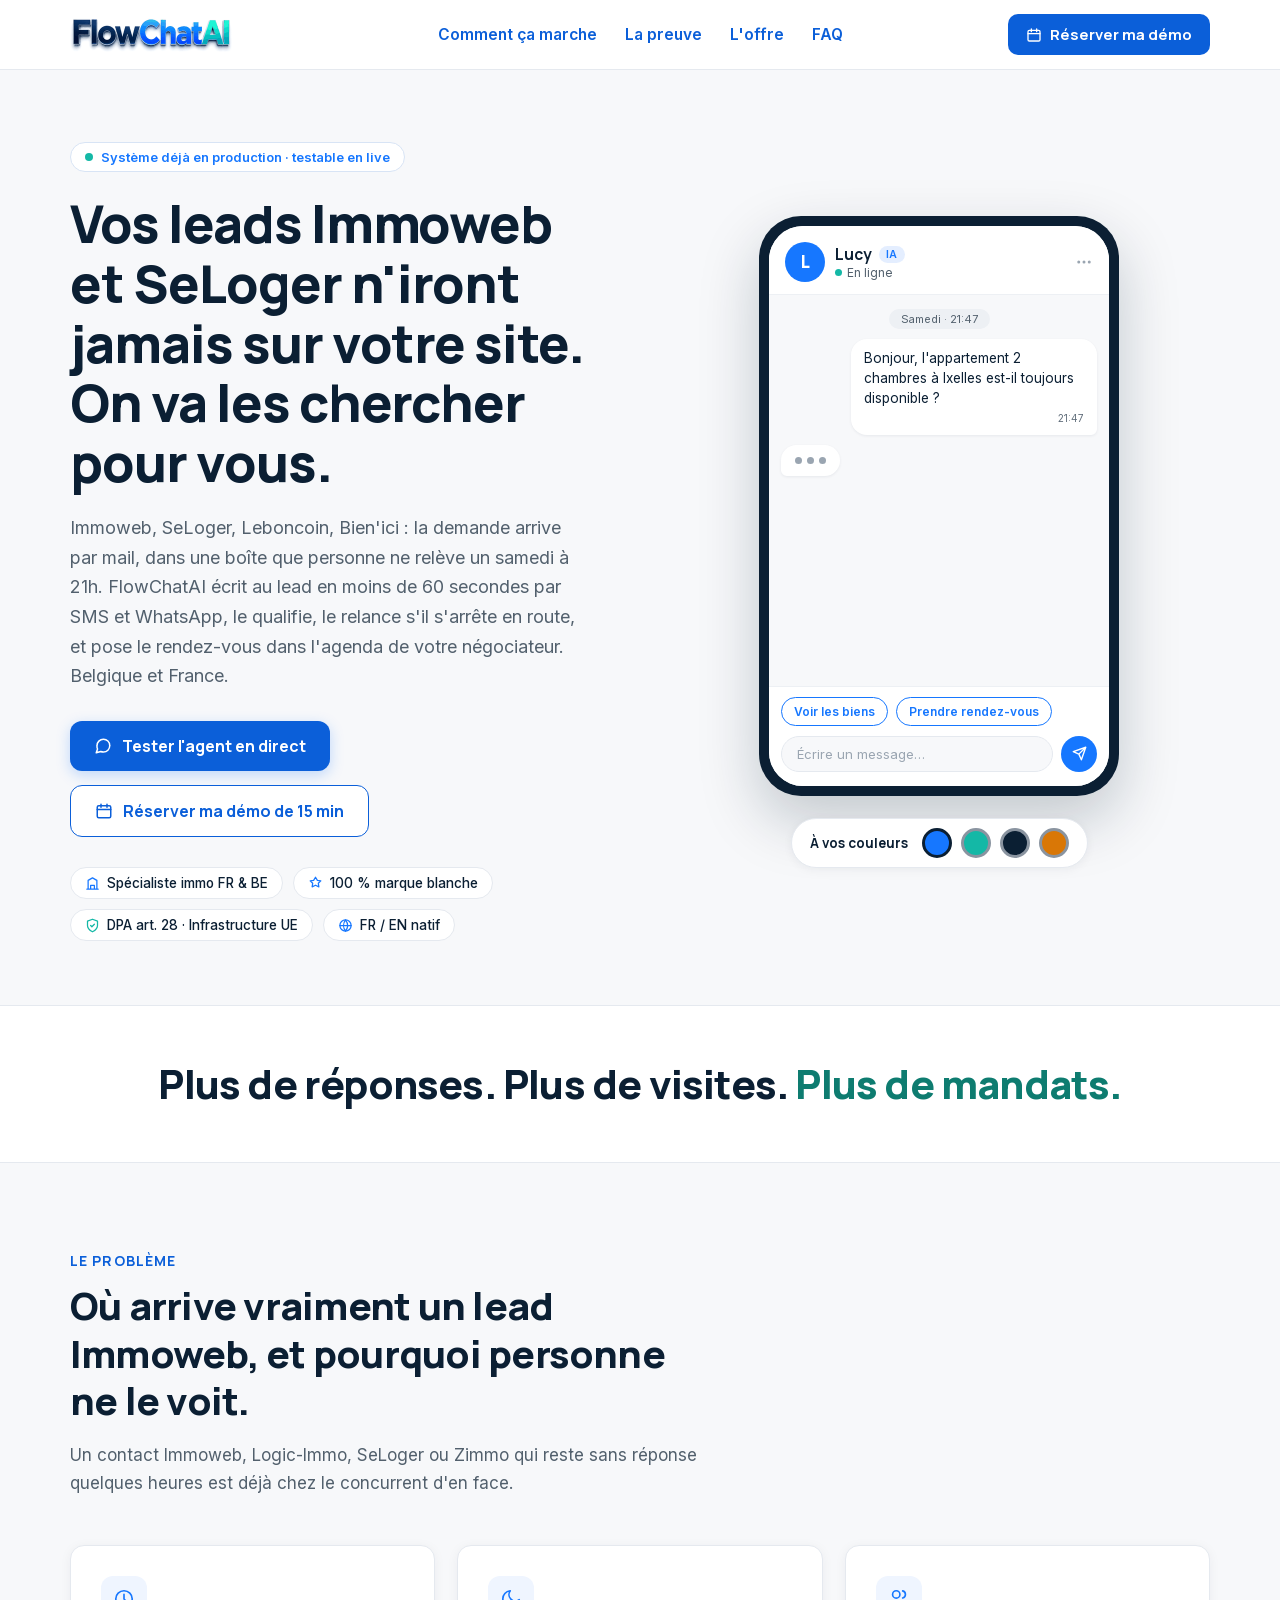
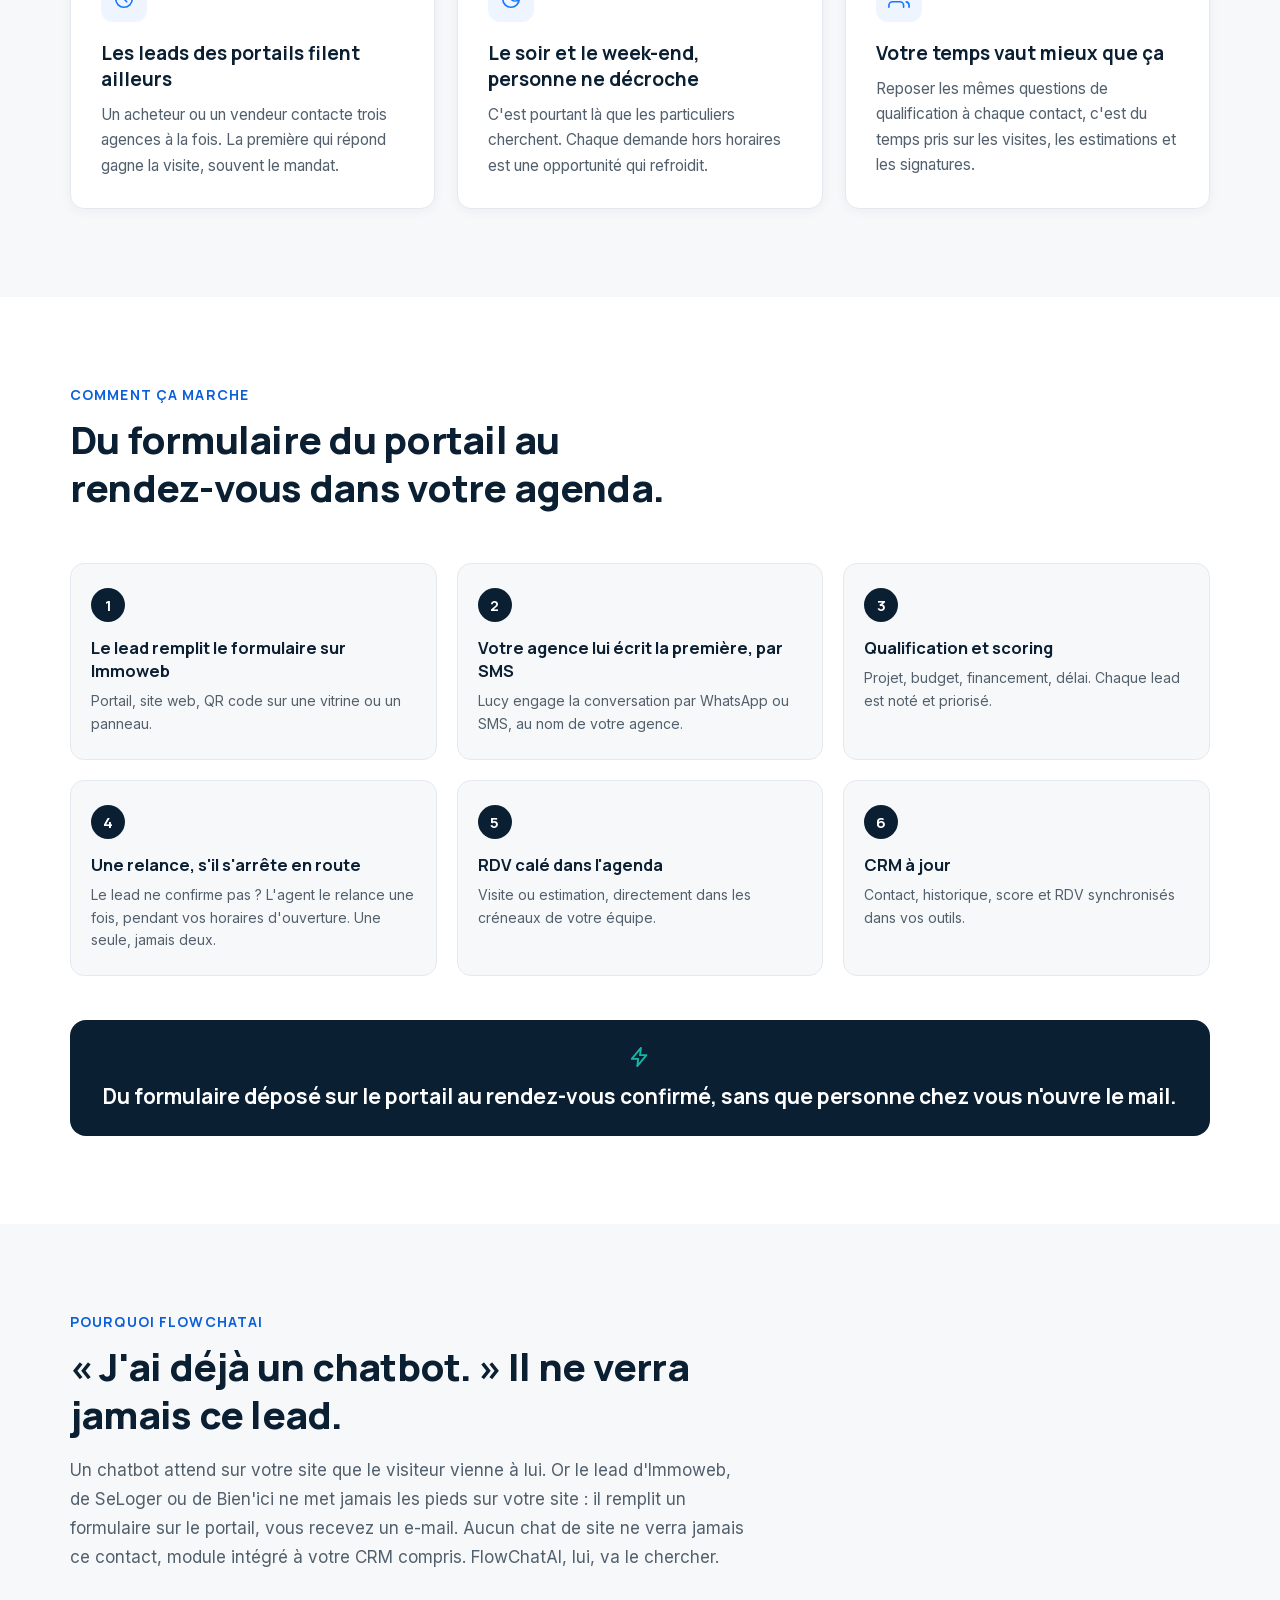
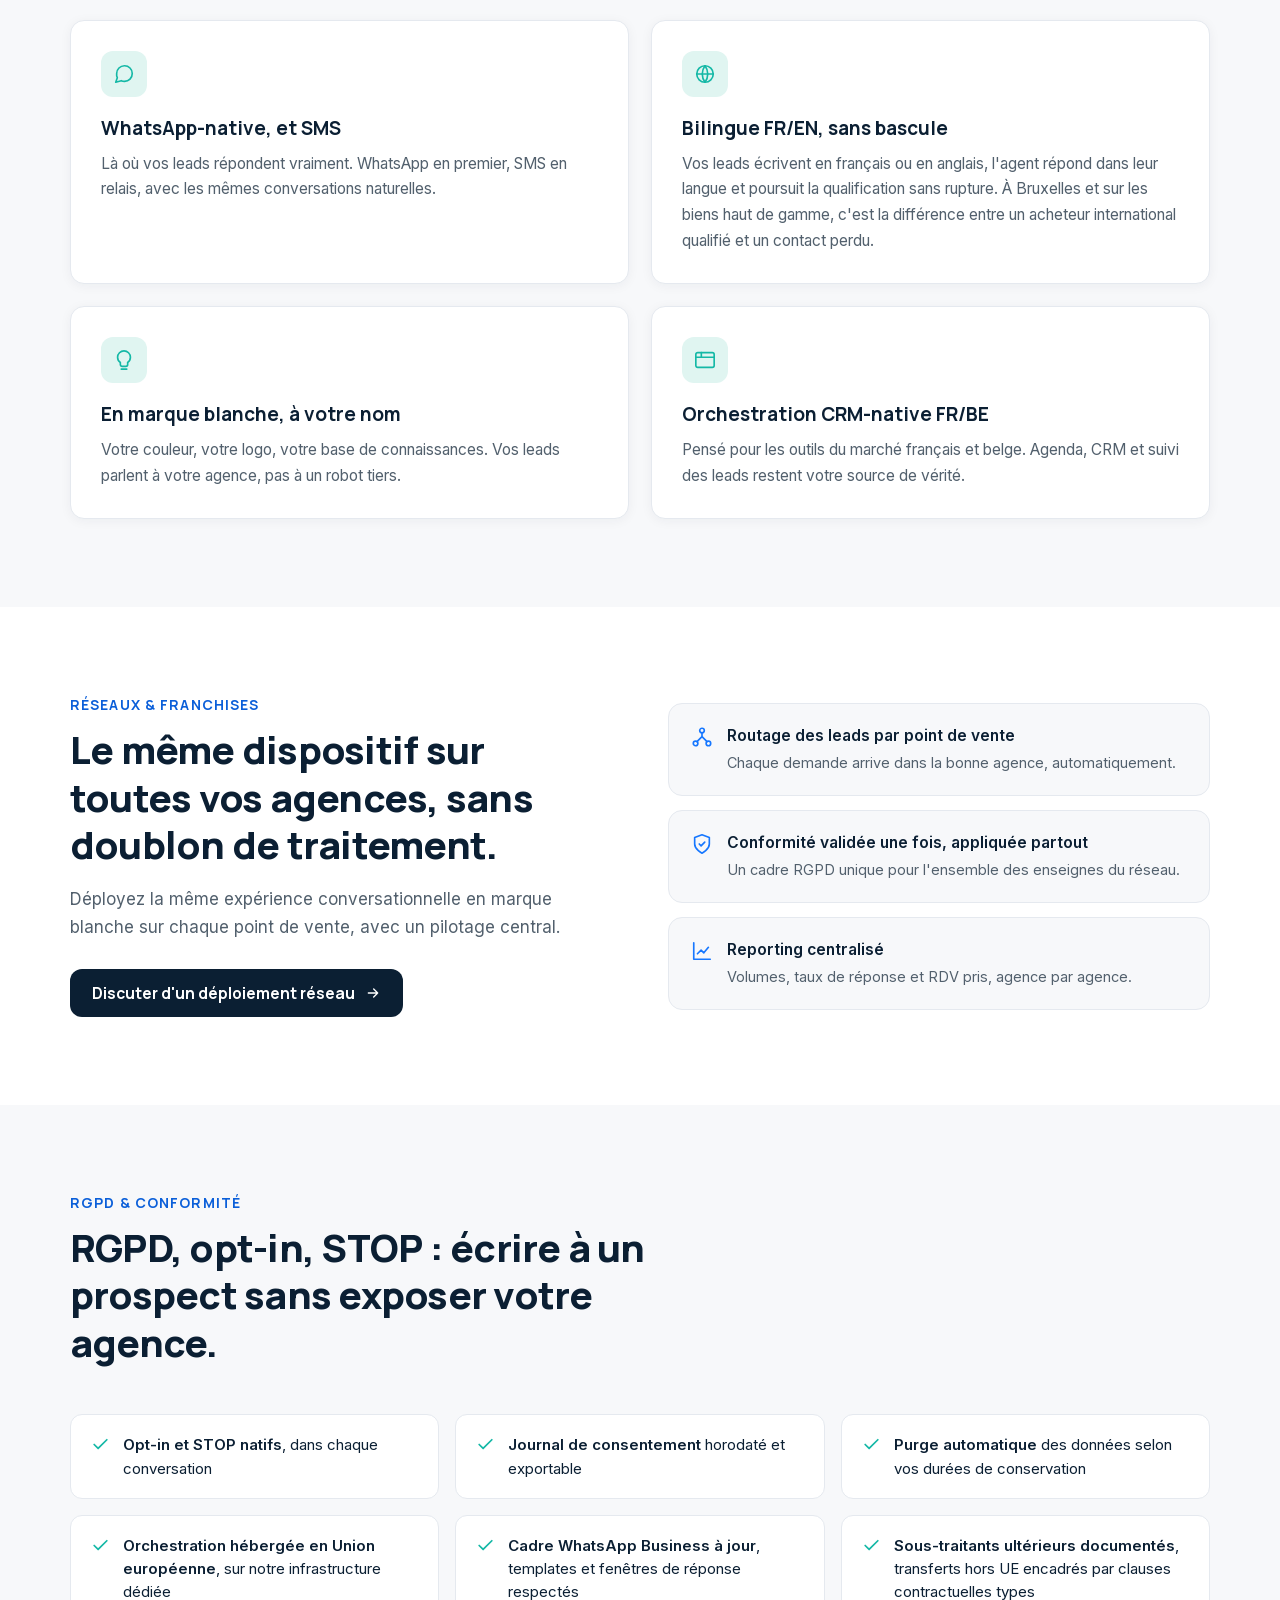
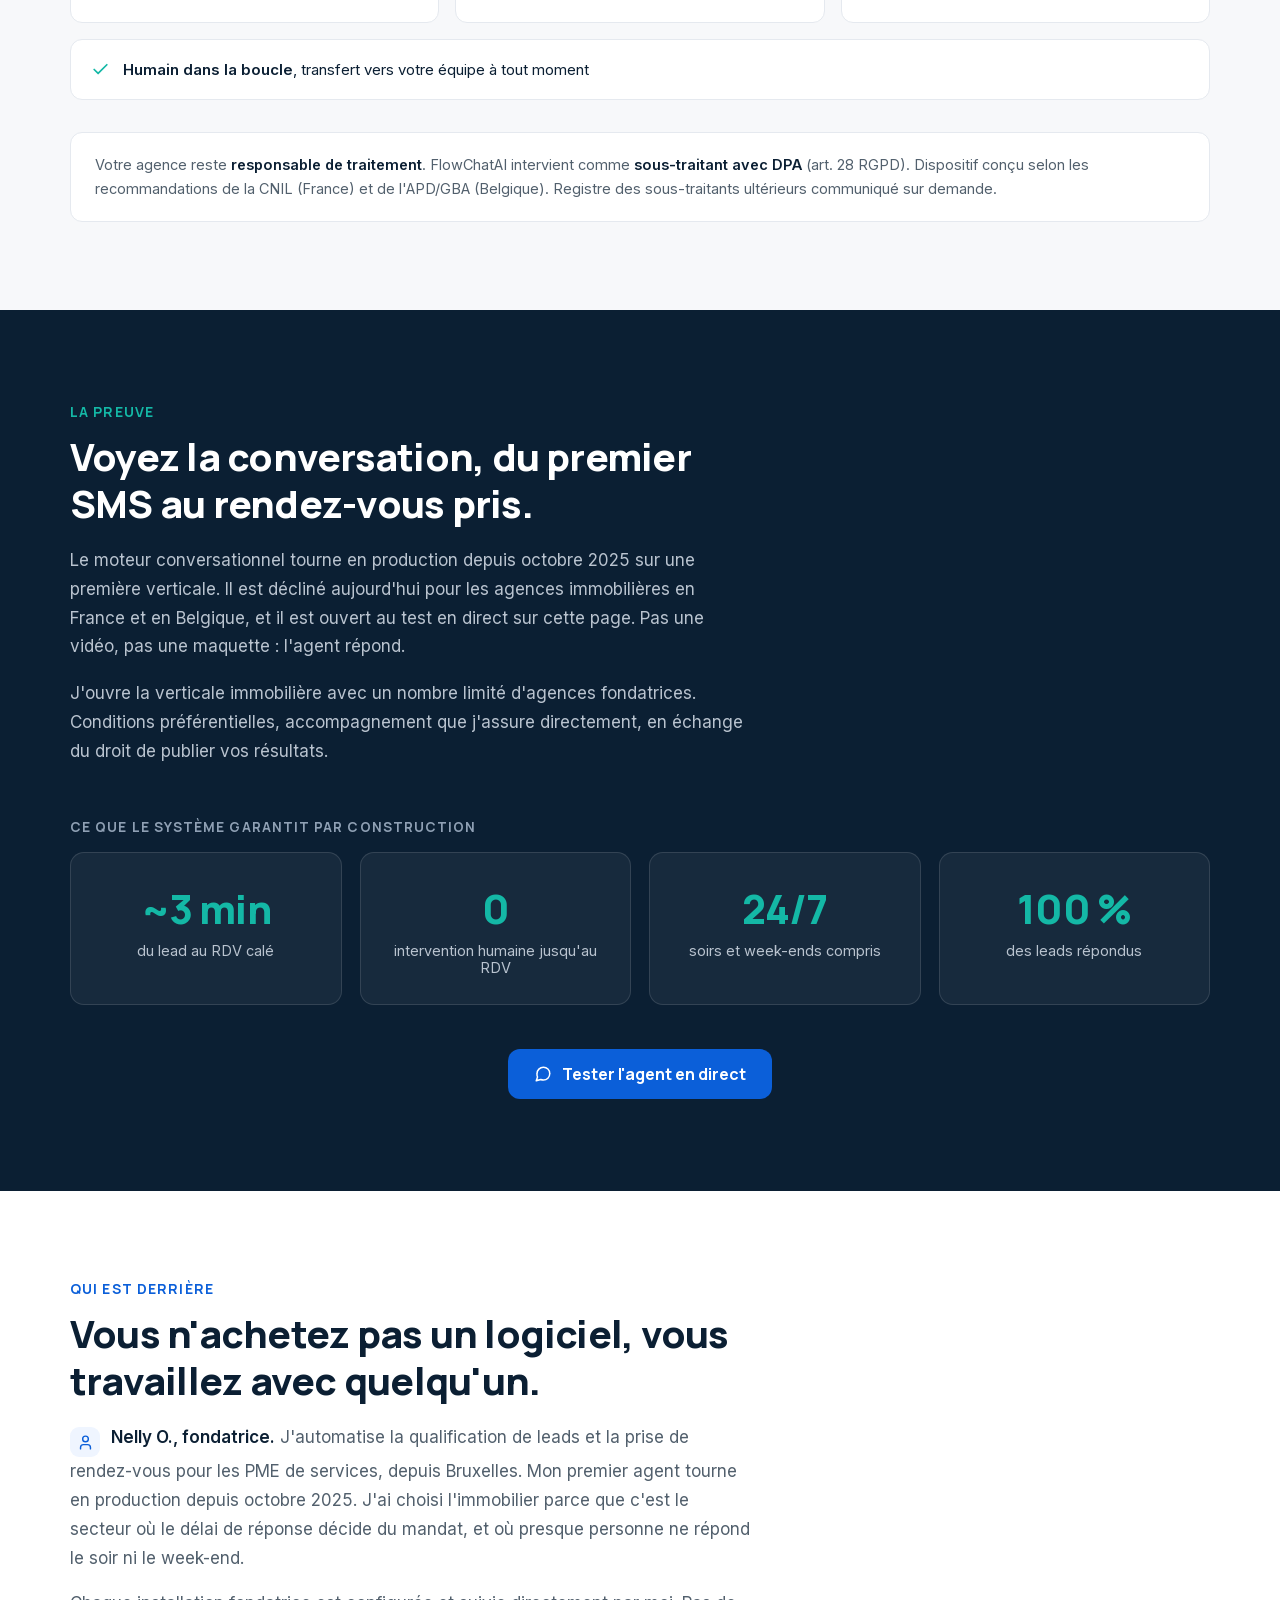
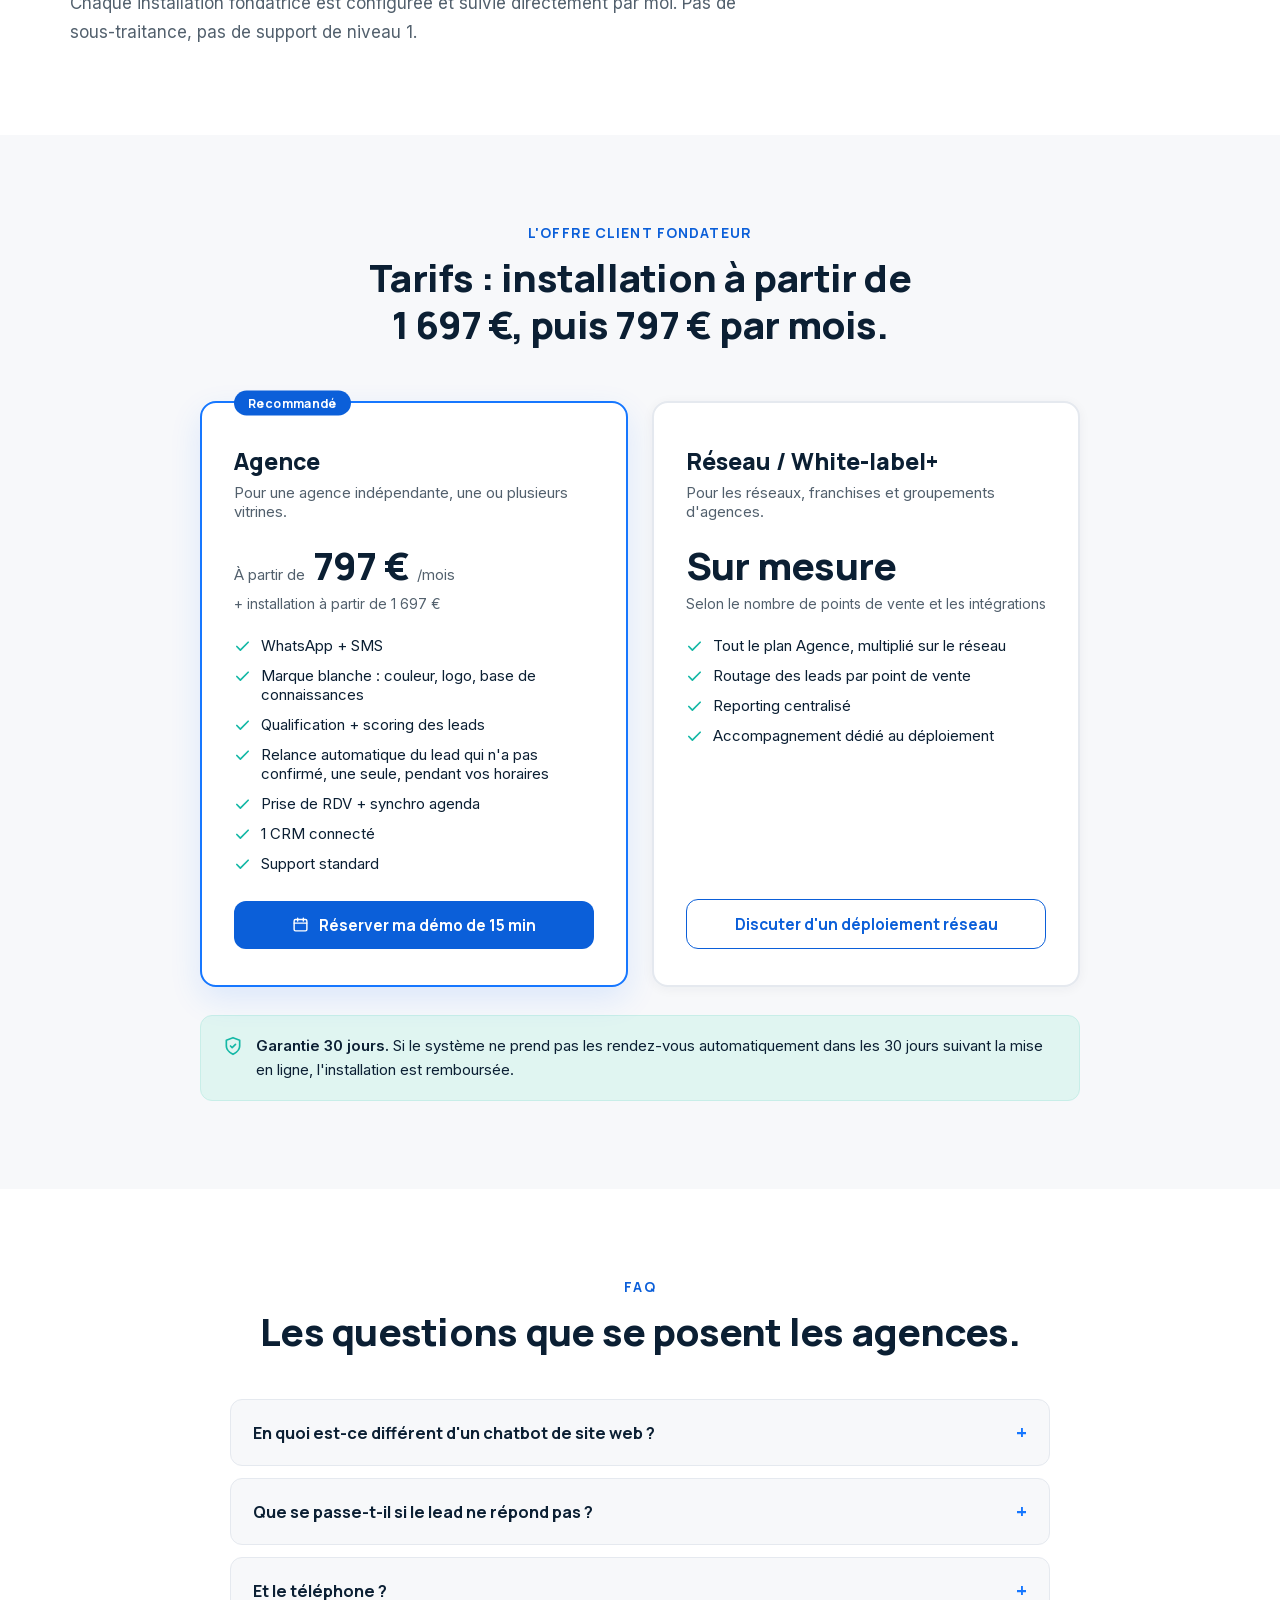
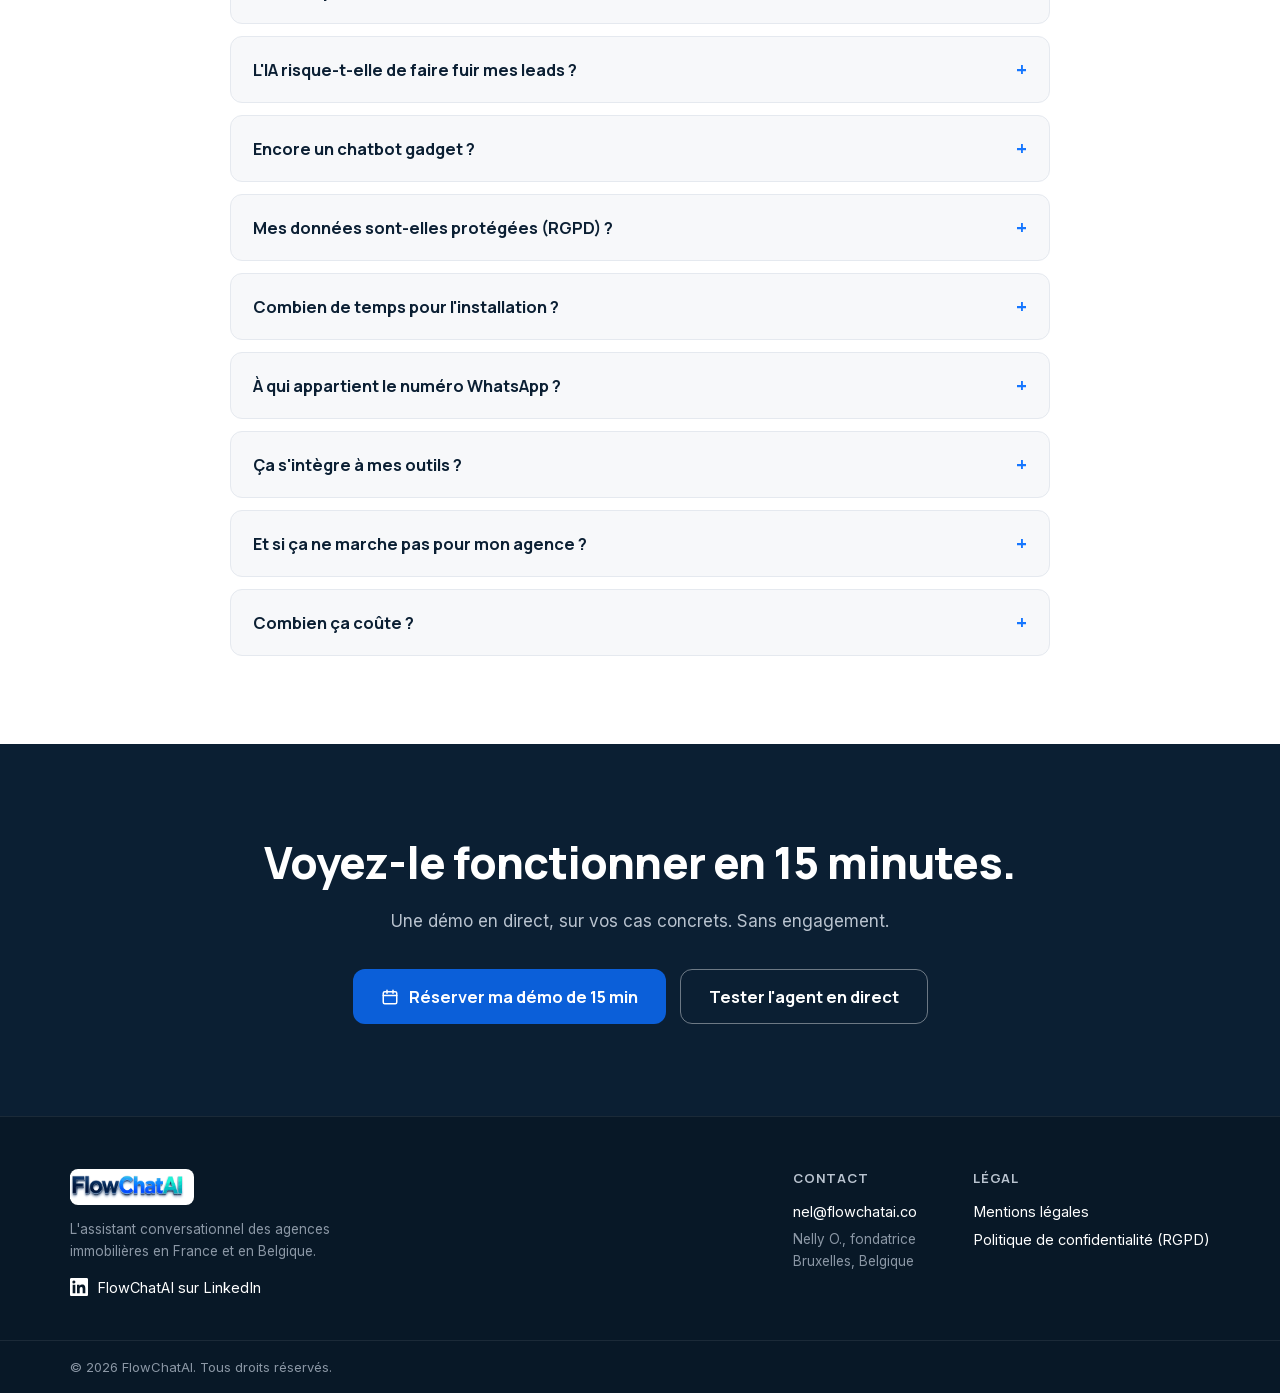
==== commit 5802d75d: "Empeche le symbole euro de tomber seul en fin de ligne Les prix etaient ecrits avec des espaces norm" ====
--- a/index.html
+++ b/index.html
@@ -660,7 +660,7 @@
     <div style="max-width:1140px;margin:0 auto;padding:88px 24px">
       <div class="reveal" style="max-width:640px;margin:0 auto 52px;text-align:center">
         <p style="font-family:Manrope,sans-serif;font-weight:700;font-size:14px;letter-spacing:0.08em;text-transform:uppercase;color:#0B5FD9;margin:0 0 12px">L'offre Client Fondateur</p>
-        <h2 style="font-family:Manrope,sans-serif;font-weight:800;font-size:clamp(28px,3.4vw,38px);letter-spacing:-0.02em;line-height:1.25;color:#0B1F33;margin:0">Tarifs : installation à partir de 1 697 €, puis 797 € par mois.</h2>
+        <h2 style="font-family:Manrope,sans-serif;font-weight:800;font-size:clamp(28px,3.4vw,38px);letter-spacing:-0.02em;line-height:1.25;color:#0B1F33;margin:0">Tarifs : installation à partir de 1&nbsp;697&nbsp;€, puis 797&nbsp;€ par mois.</h2>
       </div>
       <div style="display:grid;grid-template-columns:repeat(auto-fit,minmax(min(300px,100%),1fr));gap:24px;max-width:880px;margin:0 auto 28px;align-items:stretch">
         <article class="reveal plan" style="background:#FFFFFF;border:2px solid #1677FF;border-radius:16px;padding:36px 32px;box-shadow:0 12px 32px rgba(22,119,255,0.12);position:relative;display:flex;flex-direction:column">
@@ -669,8 +669,8 @@
           <span style="position:absolute;top:0;left:32px;transform:translateY(-50%);background:#0B5FD9;color:#FFFFFF;font-family:Manrope,sans-serif;font-weight:700;font-size:12.5px;padding:4px 14px;border-radius:999px;letter-spacing:0.03em">Recommandé</span>
           <h3 style="font-family:Manrope,sans-serif;font-weight:800;font-size:23px;color:#0B1F33;margin:6px 0 6px">Agence</h3>
           <p style="font-size:15px;margin:0 0 18px">Pour une agence indépendante, une ou plusieurs vitrines.</p>
-          <p style="margin:0 0 4px;display:flex;align-items:baseline;gap:8px;flex-wrap:wrap"><span style="font-size:15px;color:#52606D">À partir de</span><span class="plan-price" style="font-family:Manrope,sans-serif;font-weight:800;font-size:38px;color:#0B1F33;letter-spacing:-0.02em">797 €</span><span style="font-size:15px;color:#52606D">/mois</span></p>
-          <p style="font-size:14px;color:#52606D;margin:0 0 24px">+ installation à partir de 1 697 €</p>
+          <p style="margin:0 0 4px;display:flex;align-items:baseline;gap:8px;flex-wrap:wrap"><span style="font-size:15px;color:#52606D">À partir de</span><span class="plan-price" style="font-family:Manrope,sans-serif;font-weight:800;font-size:38px;color:#0B1F33;letter-spacing:-0.02em">797&nbsp;€</span><span style="font-size:15px;color:#52606D">/mois</span></p>
+          <p style="font-size:14px;color:#52606D;margin:0 0 24px">+ installation à partir de 1&nbsp;697&nbsp;€</p>
           <ul style="list-style:none;margin:0 0 28px;padding:0;display:grid;gap:11px">
             <li style="display:flex;gap:10px;font-size:15px;color:#0B1F33;align-items:flex-start"><svg width="17" height="17" viewBox="0 0 24 24" fill="none" stroke="#14B8A6" stroke-width="2.4" stroke-linecap="round" stroke-linejoin="round" aria-hidden="true" style="flex-shrink:0;margin-top:2px"><path d="M20 6L9 17l-5-5"/></svg>WhatsApp + SMS</li>
             <li style="display:flex;gap:10px;font-size:15px;color:#0B1F33;align-items:flex-start"><svg width="17" height="17" viewBox="0 0 24 24" fill="none" stroke="#14B8A6" stroke-width="2.4" stroke-linecap="round" stroke-linejoin="round" aria-hidden="true" style="flex-shrink:0;margin-top:2px"><path d="M20 6L9 17l-5-5"/></svg>Marque blanche : couleur, logo, base de connaissances</li>
@@ -758,7 +758,7 @@
         </details>
         <details class="faq-item" style="background:#F7F8FA;border:1px solid #E5E9EF;border-radius:12px;padding:0 22px">
           <summary style="display:flex;justify-content:space-between;align-items:center;gap:16px;cursor:pointer;padding:19px 0;font-family:Manrope,sans-serif;font-weight:700;font-size:16.5px;color:#0B1F33;list-style:none">Combien ça coûte ?<span aria-hidden="true" class="faq-plus" style="color:#1677FF;font-size:20px;font-weight:600;flex-shrink:0">+</span></summary>
-          <p style="margin:0;padding:0 0 20px;font-size:15.5px;line-height:1.65">Plan Agence à partir de 797 € par mois, installation à partir de 1 697 €. Plan Réseau / White-label+ sur mesure, selon votre organisation.</p>
+          <p style="margin:0;padding:0 0 20px;font-size:15.5px;line-height:1.65">Plan Agence à partir de 797&nbsp;€ par mois, installation à partir de 1&nbsp;697&nbsp;€. Plan Réseau / White-label+ sur mesure, selon votre organisation.</p>
         </details>
       </div>
     </div>
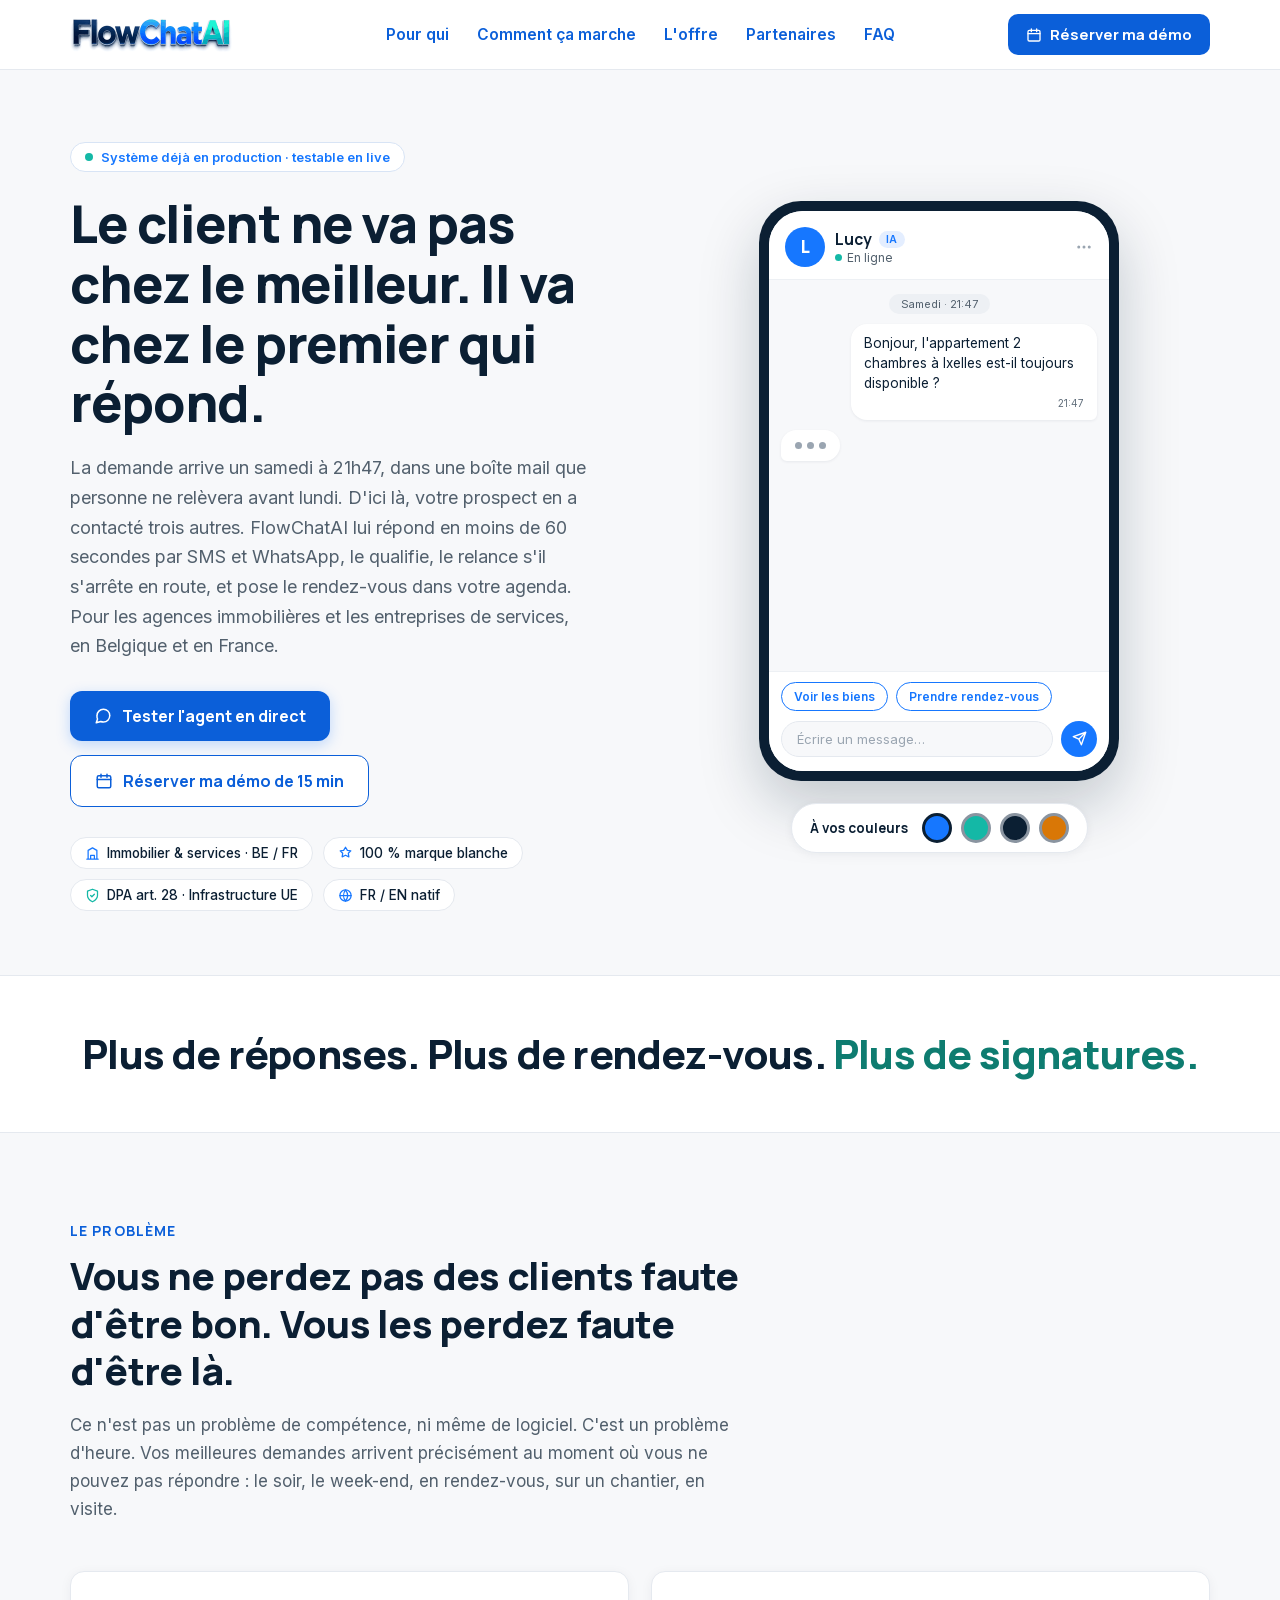
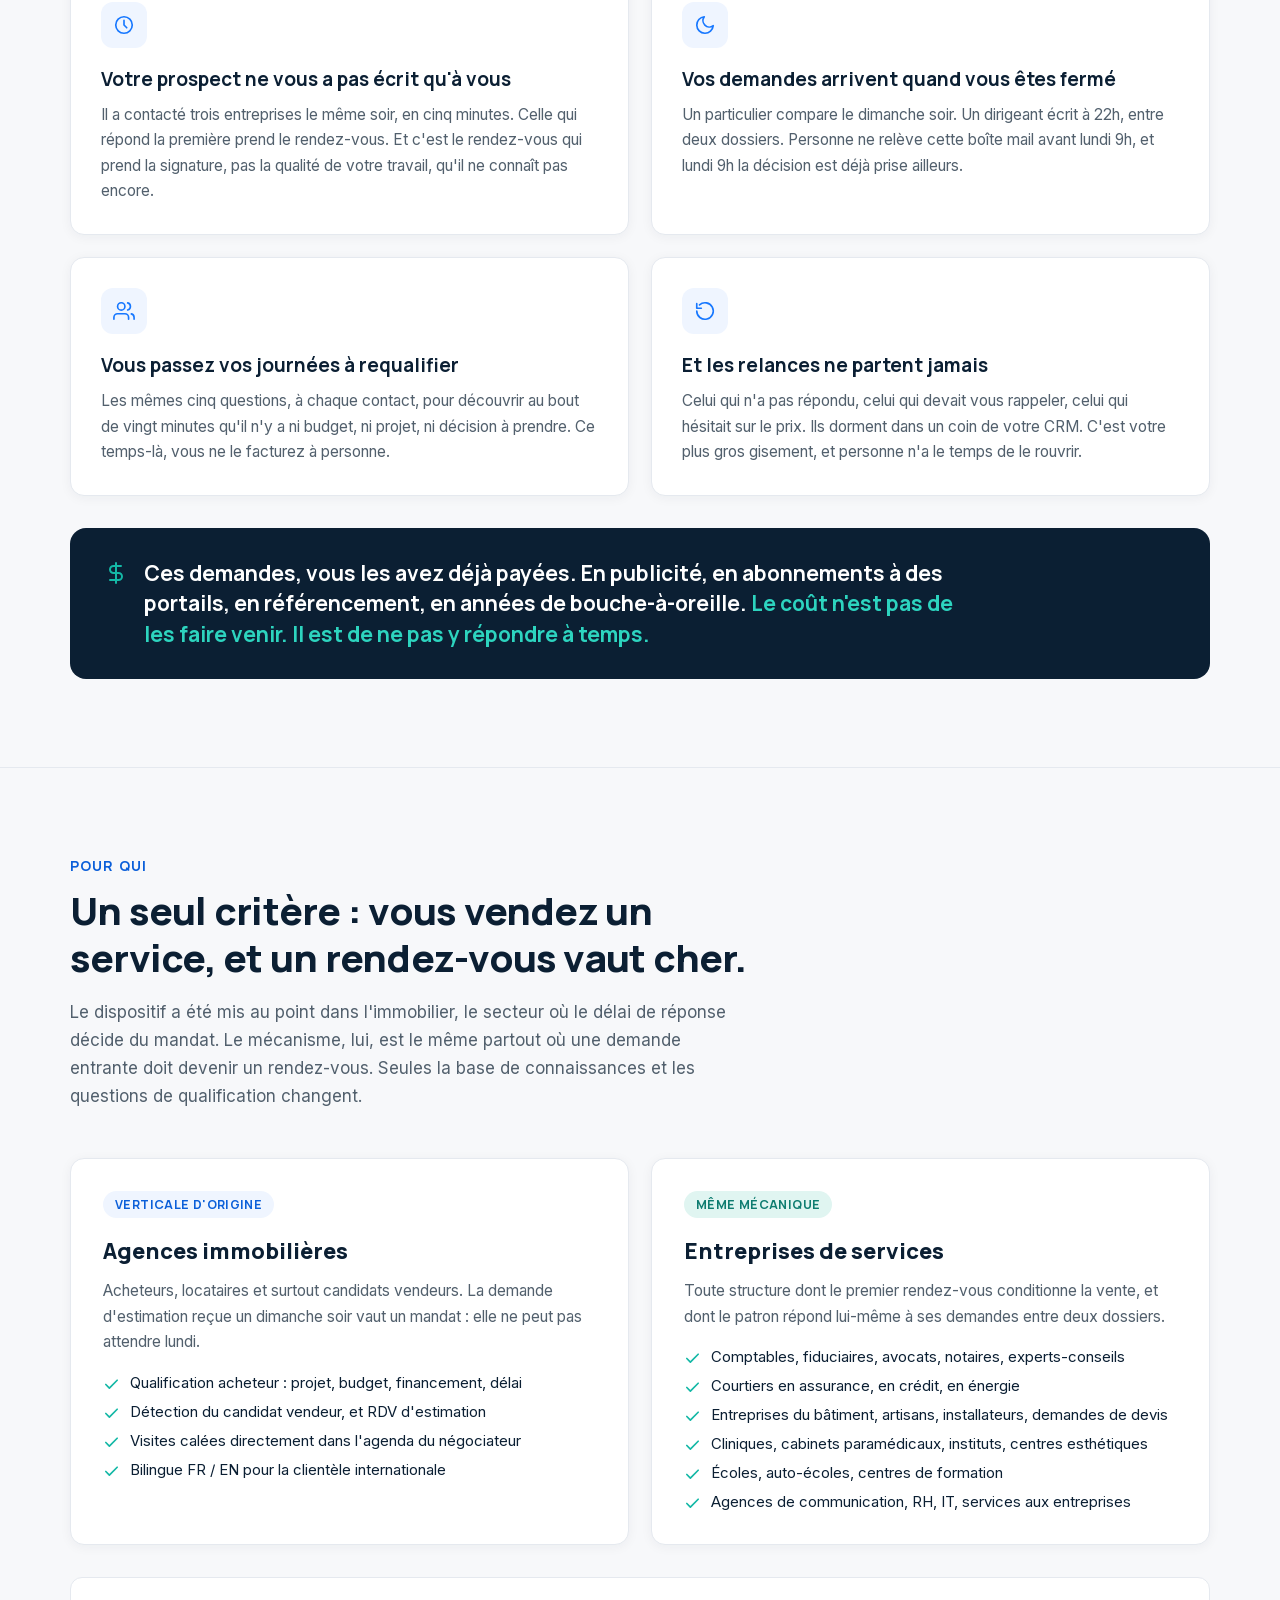
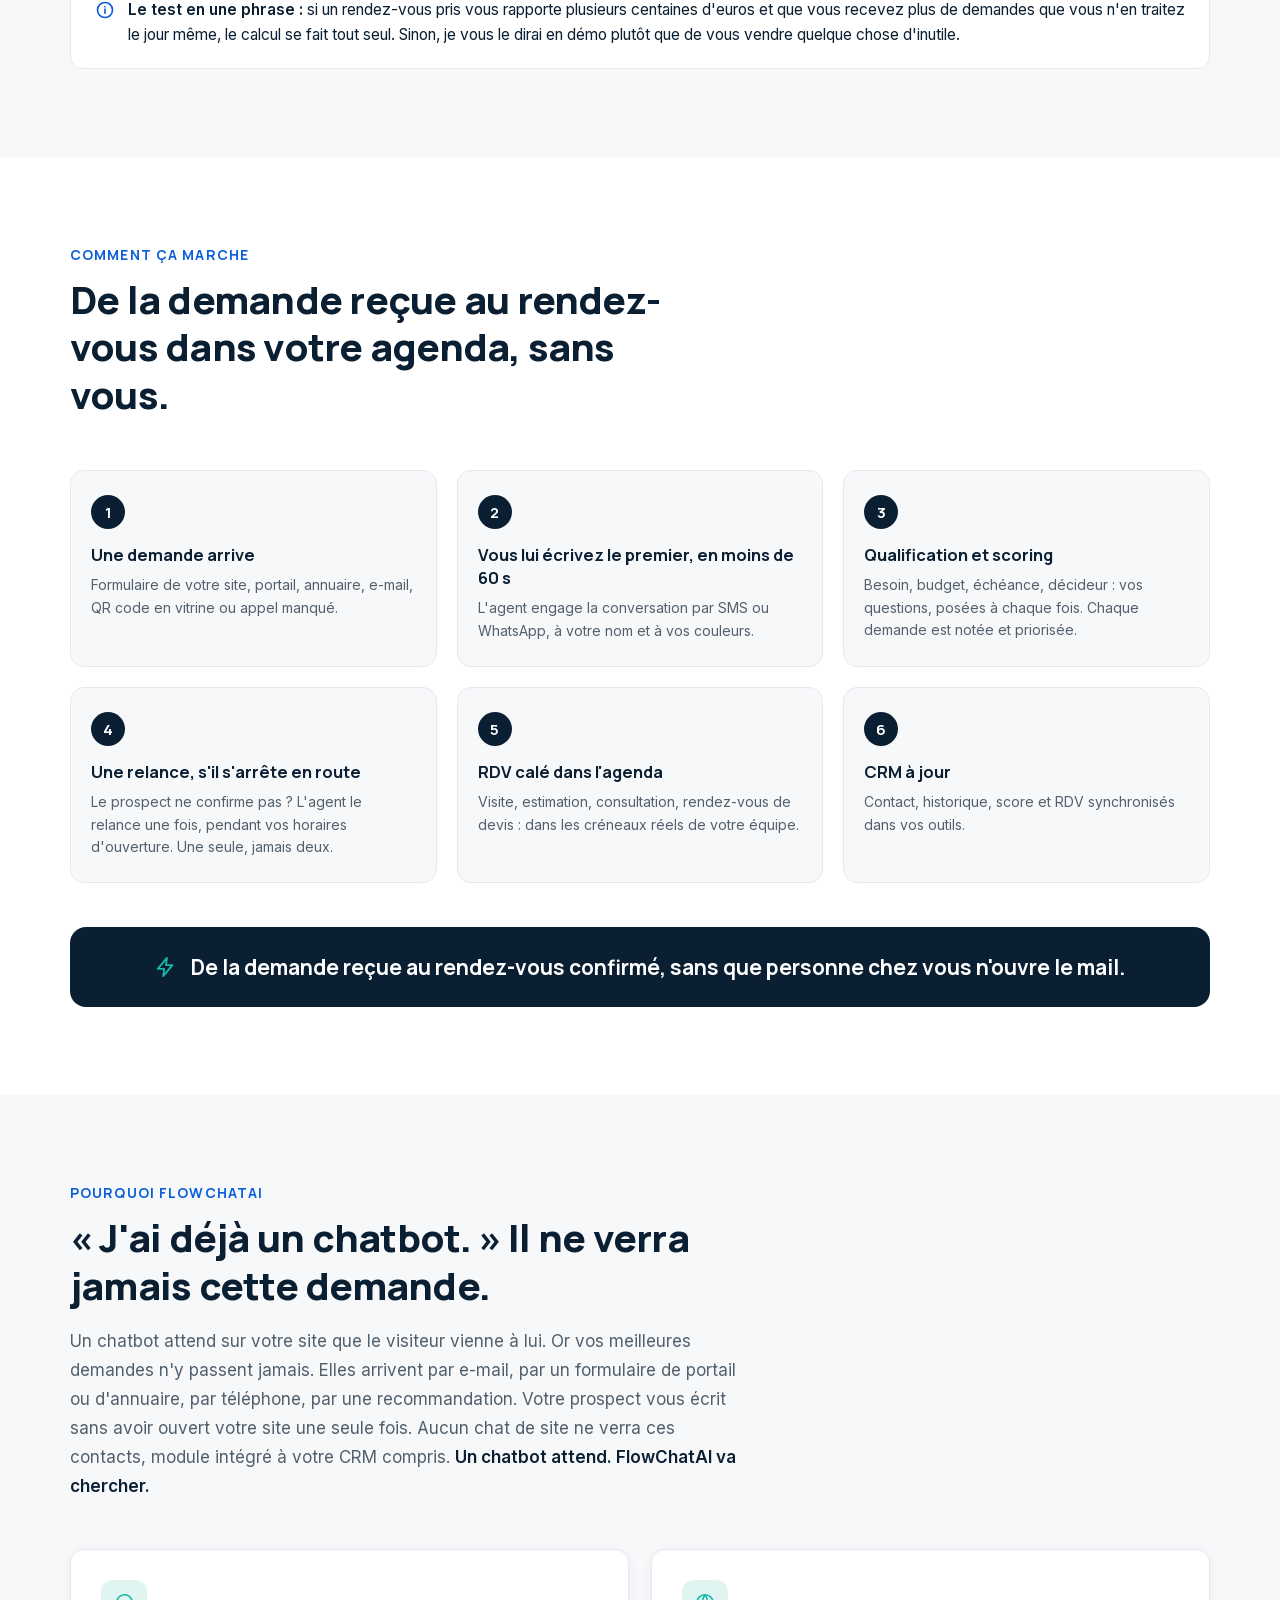
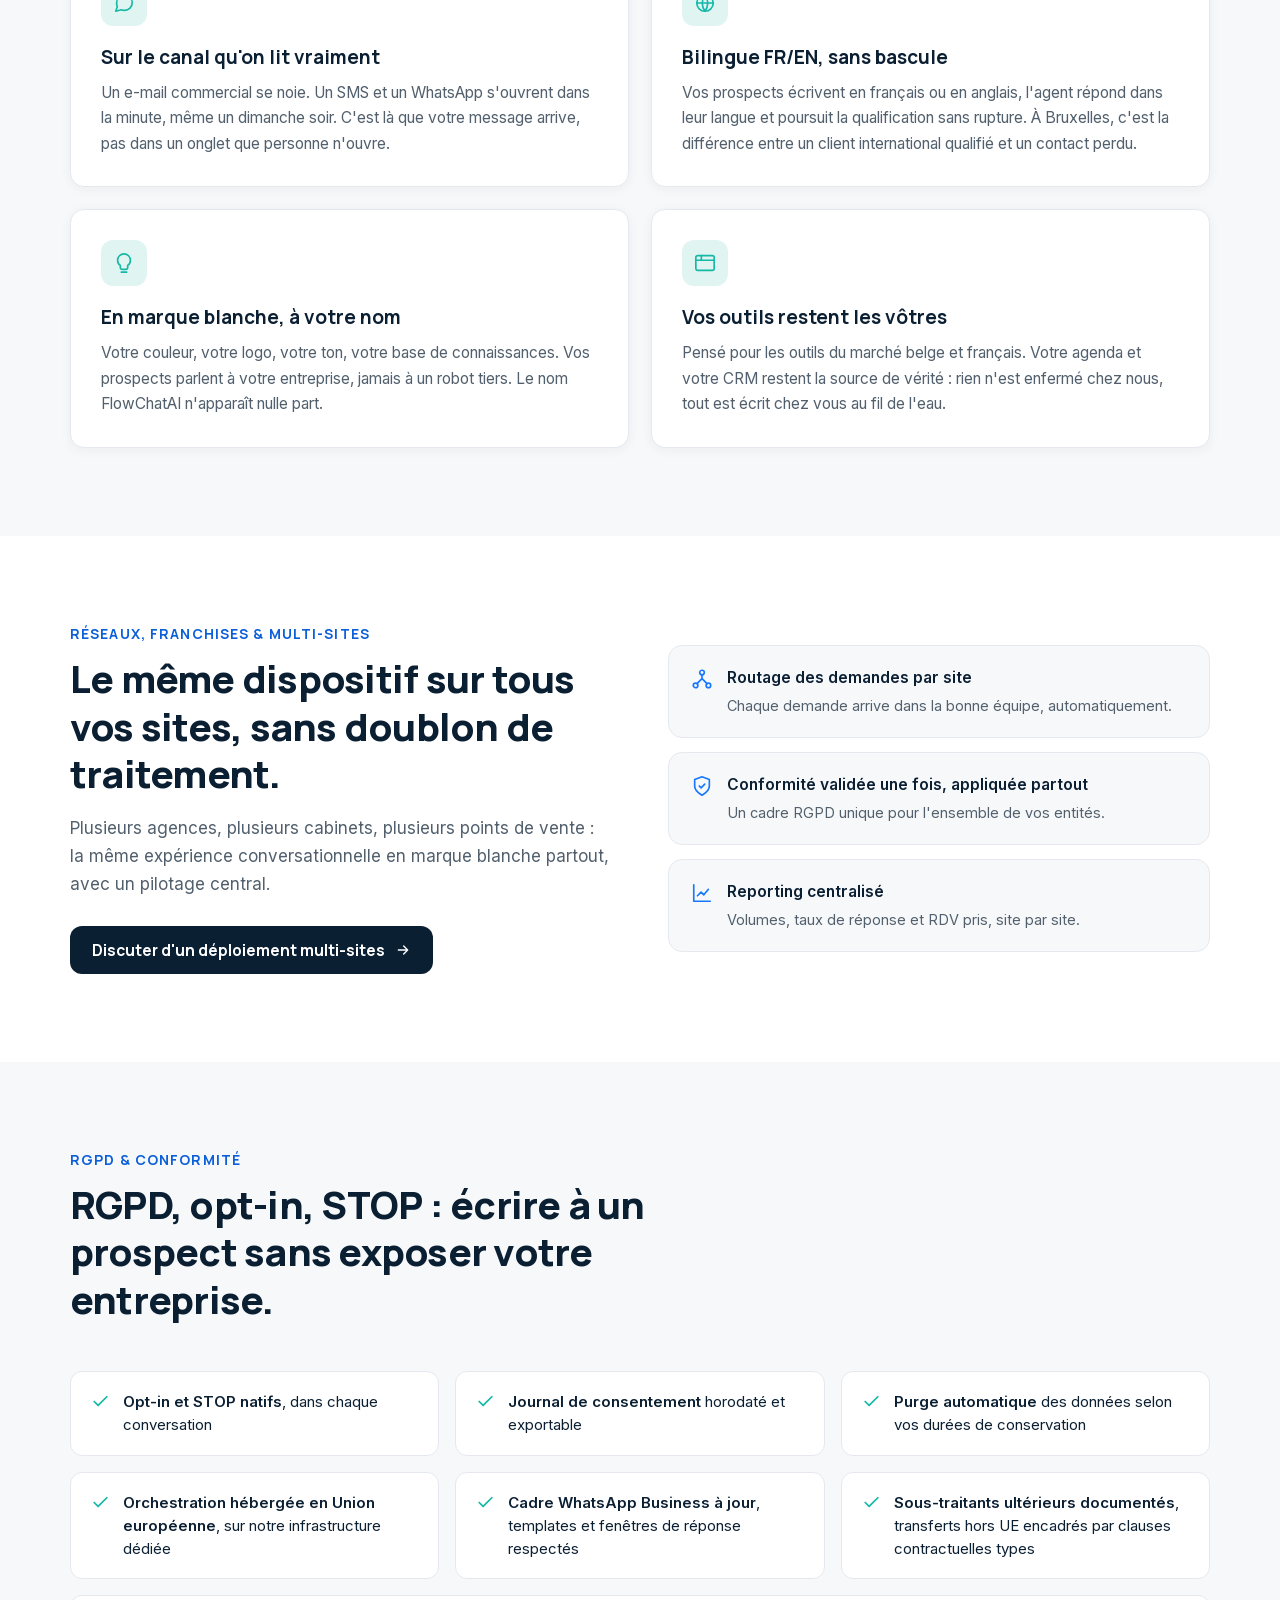
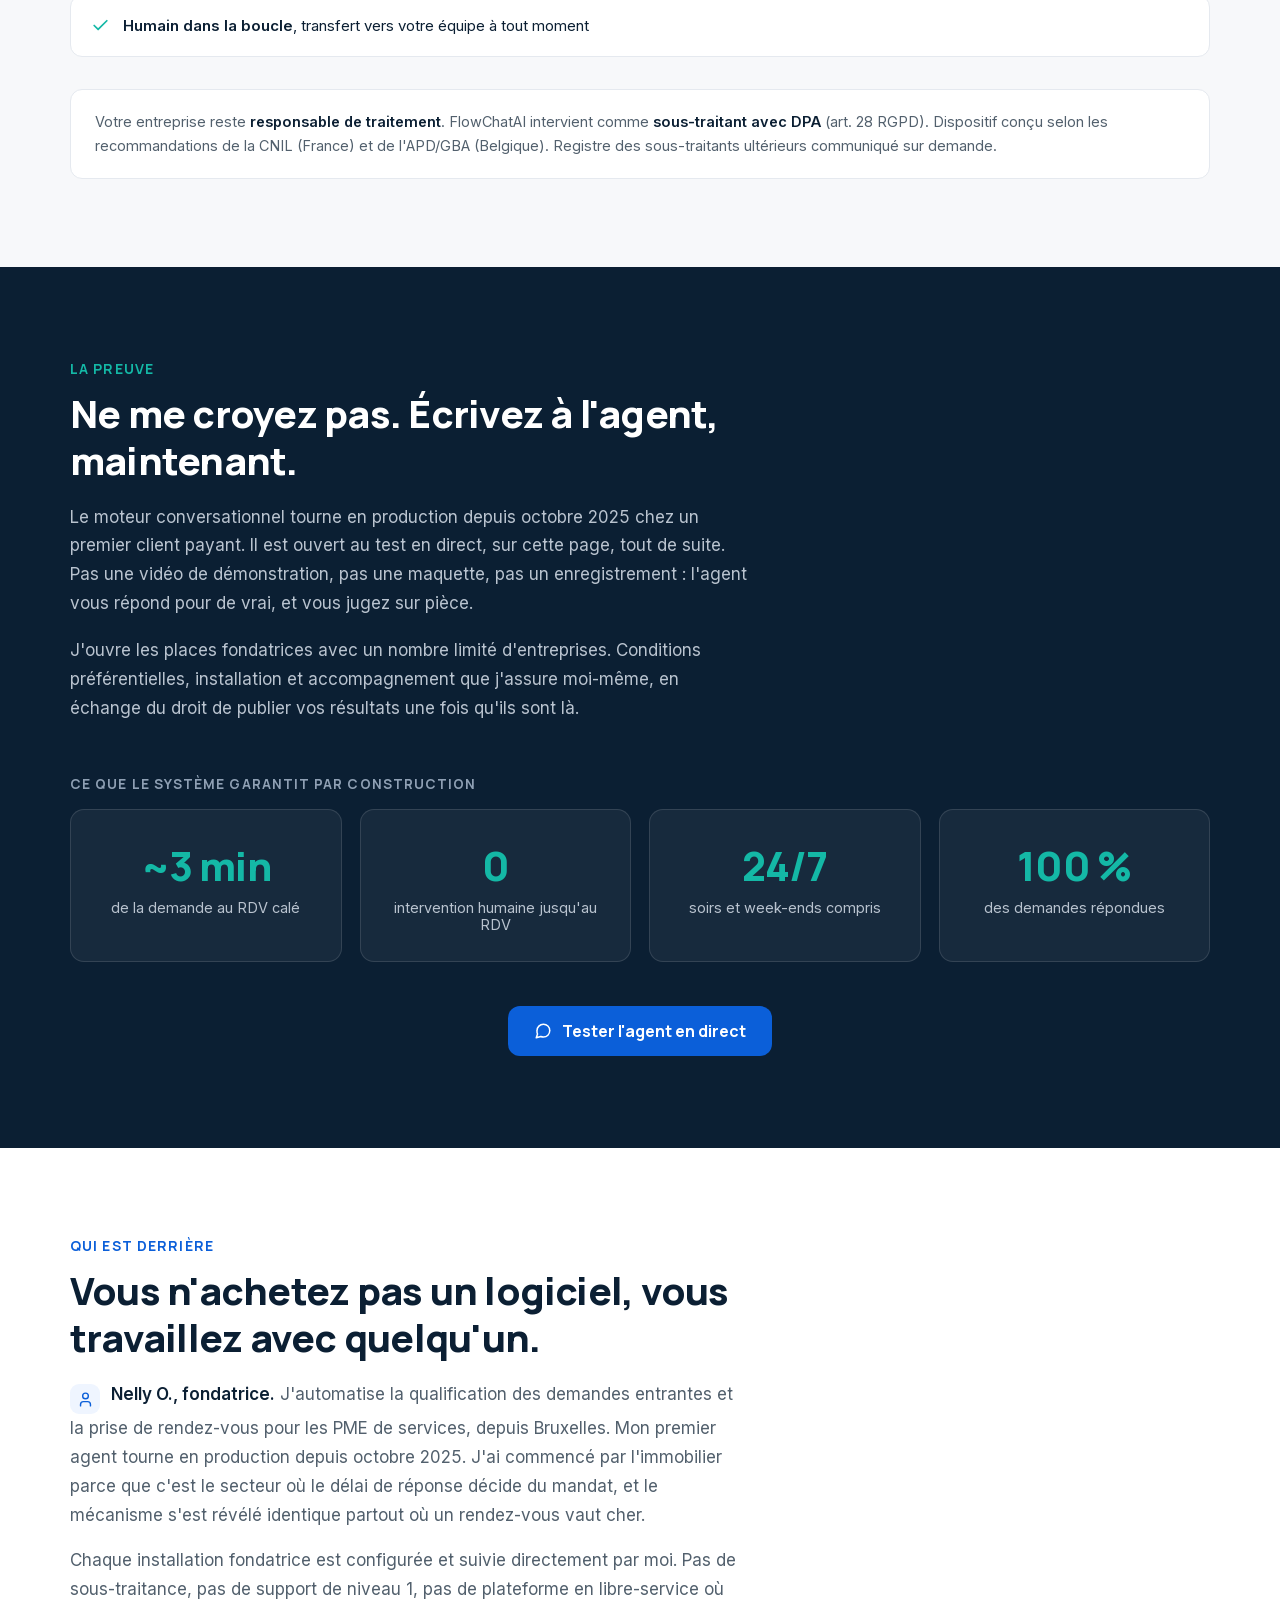
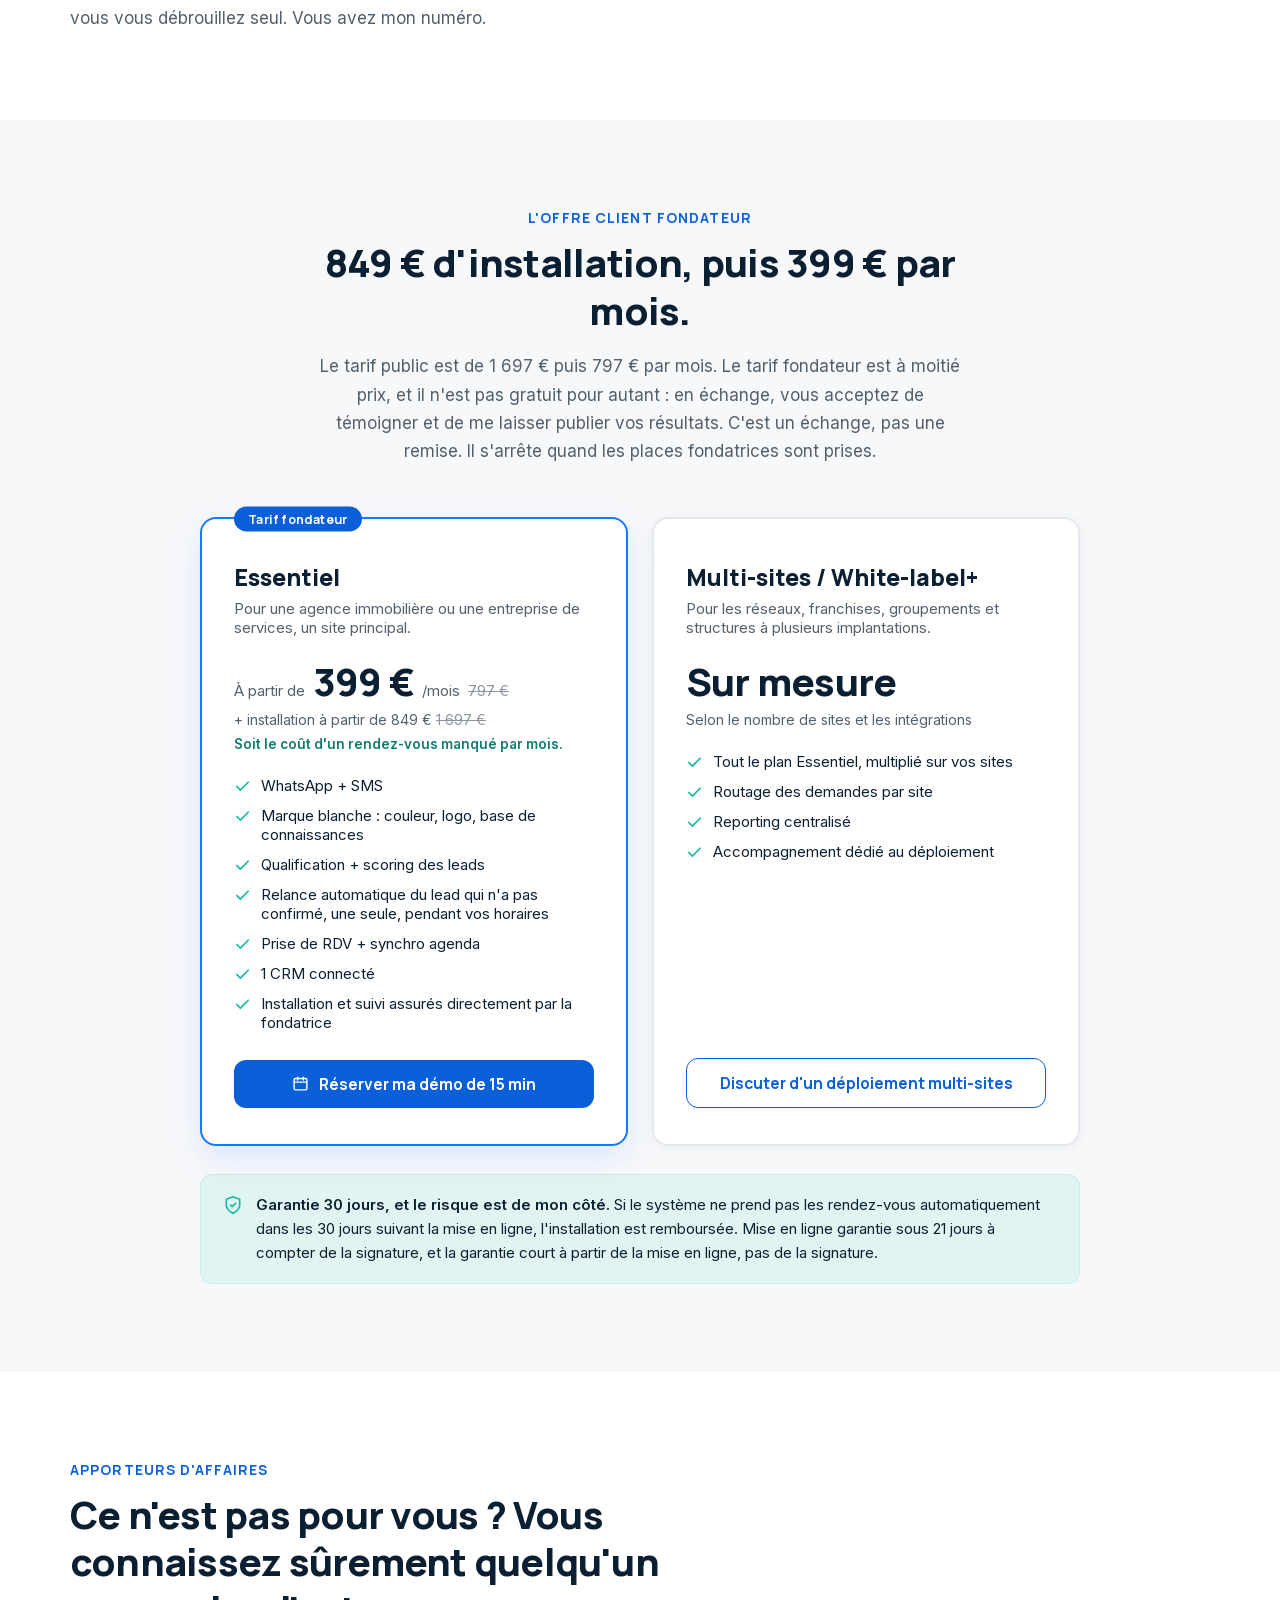
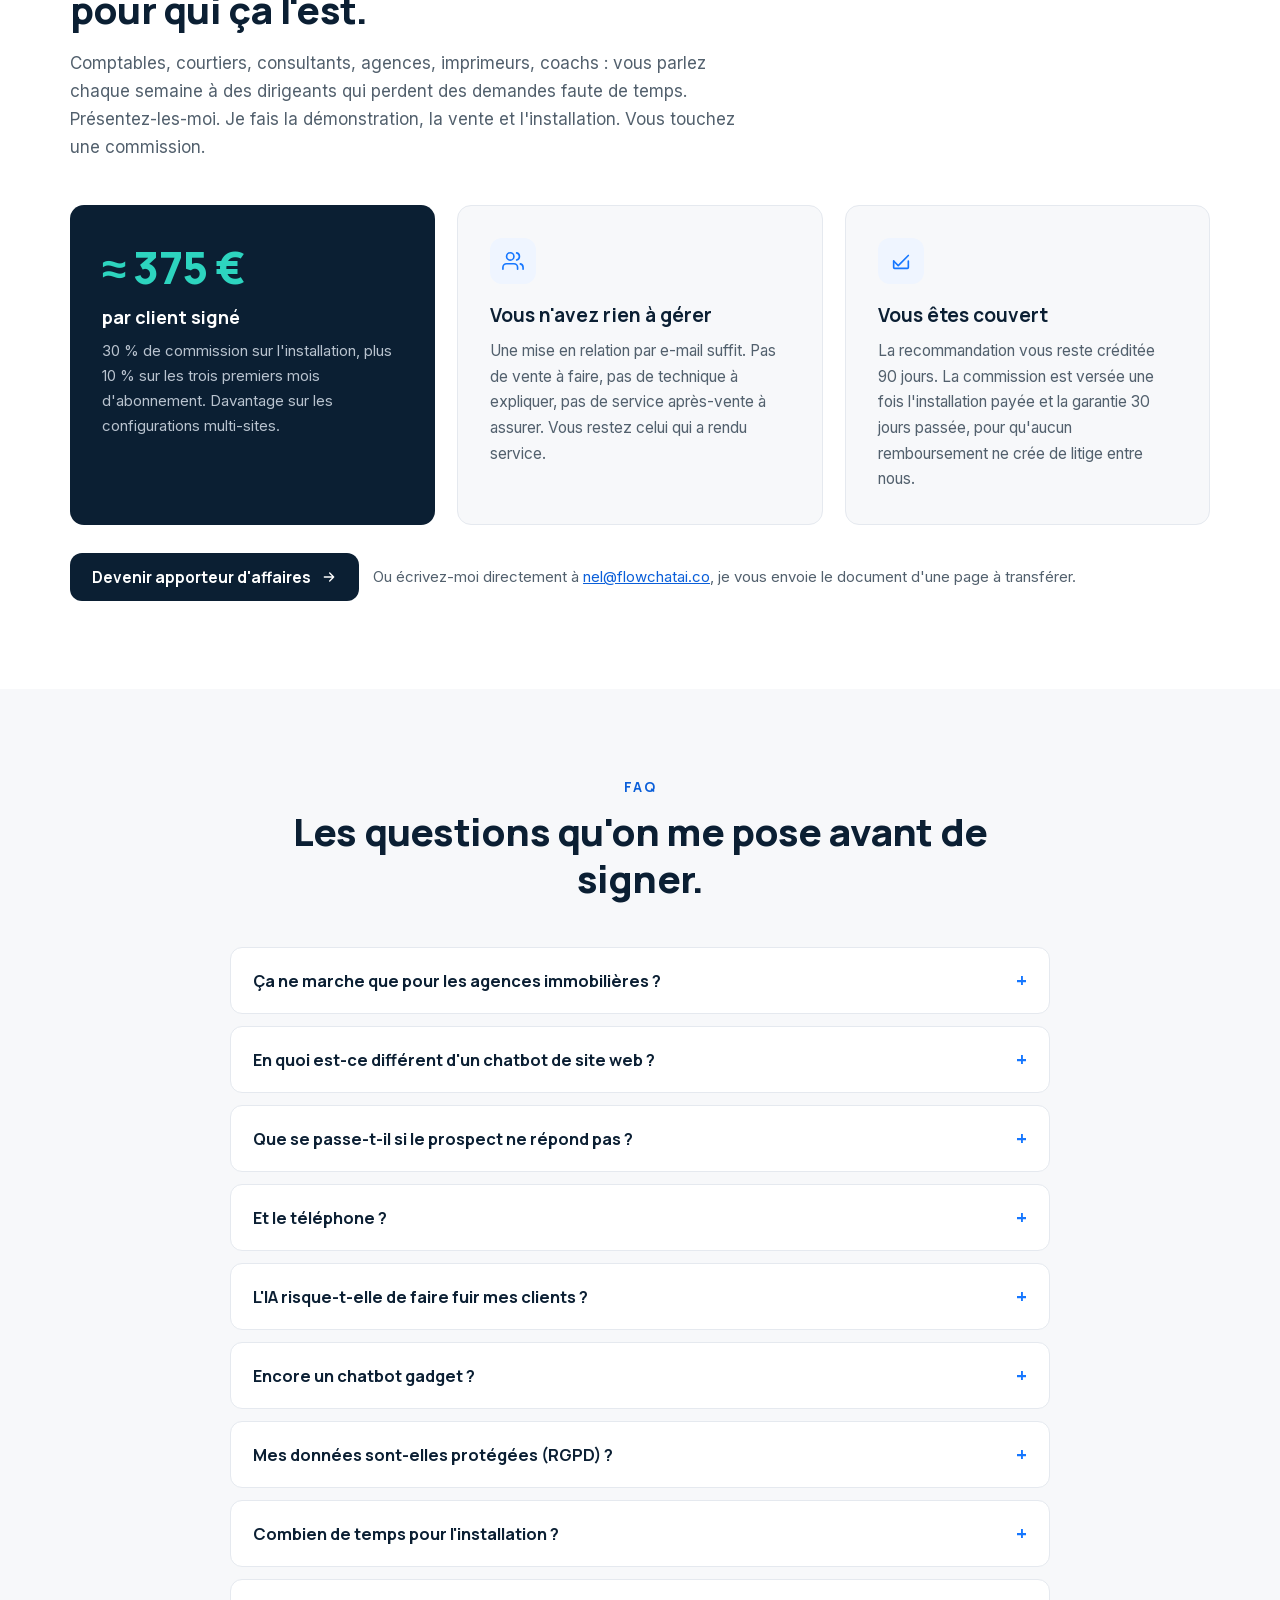
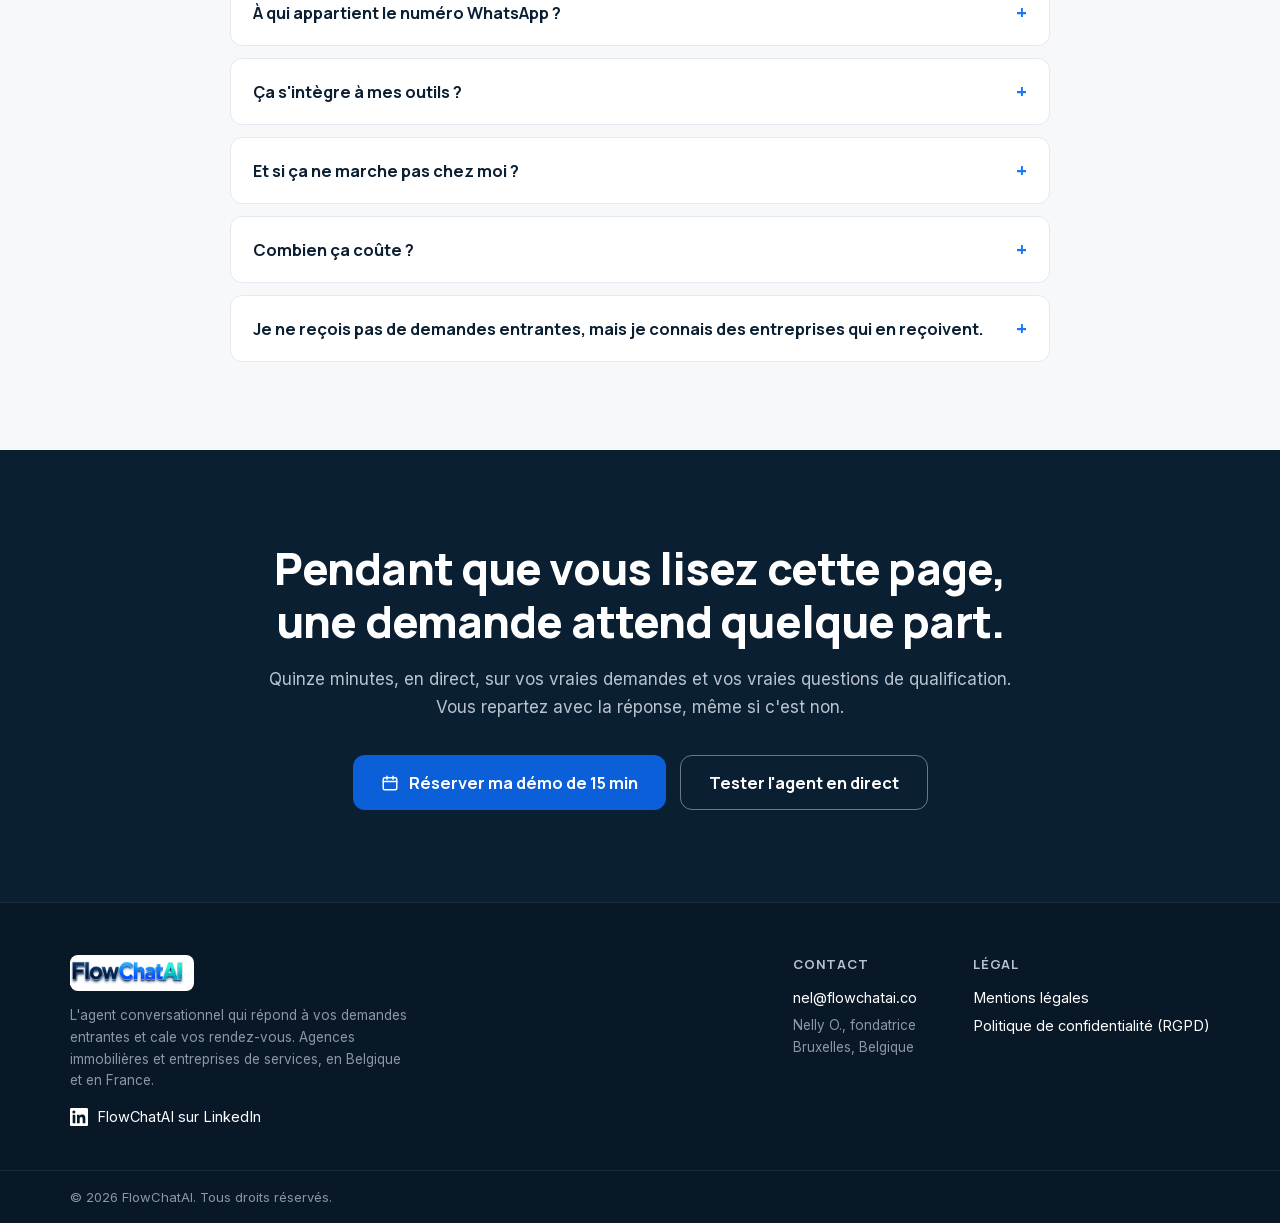
==== commit 6000ffa6: "Elargit le site aux entreprises de services et divise les prix par deux Retire toute mention des por" ====
--- a/index.html
+++ b/index.html
@@ -3,16 +3,16 @@
 <head>
 <meta charset="utf-8">
 <meta name="viewport" content="width=device-width, initial-scale=1">
-<title>Vos leads Immoweb et SeLoger rappelés en 60 s | FlowChatAI</title>
-<meta name="description" content="Vos leads Immoweb et SeLoger arrivent par mail et attendent. FlowChatAI leur écrit en 60 secondes par SMS, les qualifie, les relance, cale le RDV." />
+<title>Répondre en 60 s à chaque demande entrante | FlowChatAI</title>
+<meta name="description" content="Vos demandes arrivent le soir et le week-end, dans une boîte mail que personne ne relève. FlowChatAI y répond en 60 secondes par SMS et WhatsApp, qualifie, relance et cale le rendez-vous. Agences immobilières et entreprises de services." />
 <meta name="theme-color" content="#0B1F33" />
 <!-- URL canonique absolue. Sans elle, la meme page repondait en 200 sur
      https://flowchatai.co/, https://www.flowchatai.co/ et /index.html :
      trois adresses pour un seul contenu, donc un signal d'indexation dilue. -->
 <link rel="canonical" href="https://flowchatai.co/" />
 <meta name="robots" content="index, follow, max-snippet:-1, max-image-preview:large, max-video-preview:-1" />
-<meta property="og:title" content="Vos leads Immoweb et SeLoger, rappelés en 60 secondes" />
-<meta property="og:description" content="Un lead de portail ne met jamais les pieds sur votre site. FlowChatAI lui écrit par SMS et WhatsApp, le qualifie, le relance s'il décroche, et pose le rendez-vous dans l'agenda du négociateur." />
+<meta property="og:title" content="Le client ne va pas chez le meilleur. Il va chez le premier qui répond." />
+<meta property="og:description" content="Vos demandes arrivent le soir, le week-end, pendant un rendez-vous. FlowChatAI y répond en moins de 60 secondes par SMS et WhatsApp, qualifie, relance et pose le rendez-vous dans votre agenda. Agences immobilières et entreprises de services." />
 <meta property="og:type" content="website" />
 <meta property="og:url" content="https://flowchatai.co/" />
 <meta property="og:site_name" content="FlowChatAI" />
@@ -24,16 +24,16 @@
      Nom de fichier versionne (v2) et non ecrase : LinkedIn met l'image en cache
      PAR URL. Une URL neuve force la recuperation, la ou un ecrasement peut
      resservir l'ancien visuel pendant plusieurs jours. -->
-<meta property="og:image" content="https://flowchatai.co/og-image-v2.png" />
+<meta property="og:image" content="https://flowchatai.co/og-image-v3.png" />
 <meta property="og:image:width" content="1200" />
 <meta property="og:image:height" content="630" />
 <meta property="og:image:type" content="image/png" />
-<meta property="og:image:alt" content="Visuel FlowChatAI sur fond bleu nuit : « Vos leads Immoweb n'iront jamais sur votre site. On va les chercher. »" />
+<meta property="og:image:alt" content="Visuel FlowChatAI sur fond bleu nuit : « Le client ne va pas chez le meilleur. Il va chez le premier qui répond. »" />
 <meta name="twitter:card" content="summary_large_image" />
-<meta name="twitter:title" content="Vos leads Immoweb et SeLoger, rappelés en 60 secondes" />
-<meta name="twitter:description" content="Le lead de portail ne vient pas à vous. FlowChatAI va le chercher par SMS et WhatsApp, le qualifie, le relance, et cale le rendez-vous. Belgique et France." />
-<meta name="twitter:image" content="https://flowchatai.co/og-image-v2.png" />
-<meta name="twitter:image:alt" content="Visuel FlowChatAI : « Vos leads Immoweb n'iront jamais sur votre site. On va les chercher. »" />
+<meta name="twitter:title" content="Le client ne va pas chez le meilleur. Il va chez le premier qui répond." />
+<meta name="twitter:description" content="Vos demandes arrivent quand vous êtes fermé. FlowChatAI y répond en 60 secondes par SMS et WhatsApp, qualifie, relance et cale le rendez-vous. Belgique et France." />
+<meta name="twitter:image" content="https://flowchatai.co/og-image-v3.png" />
+<meta name="twitter:image:alt" content="Visuel FlowChatAI : « Le client ne va pas chez le meilleur. Il va chez le premier qui répond. »" />
 <!-- Icones : site-redaction/favicon/generer-favicons.py. Ordre volontaire,
      le SVG d'abord, le .ico en repli. iOS, Android et les vieux navigateurs
      ne lisent pas les memes formats, d'ou la serie. -->
@@ -50,23 +50,25 @@
 <link rel="preload" href="/fonts/manrope-latin.woff2" as="font" type="font/woff2" crossorigin />
 <script type="application/ld+json">
 {"@context":"https://schema.org","@graph":[
-  {"@type":"Organization","@id":"https://flowchatai.co/#organization","name":"FlowChatAI","alternateName":["FlowchatAI","Flowchat AI","Flowchat"],"legalName":"Olymp Automations","url":"https://flowchatai.co/","email":"nel@flowchatai.co","vatID":"BE0479233349","foundingDate":"2025-01-01","sameAs":["https://www.linkedin.com/company/flowchatai-/"],"foundingLocation":{"@type":"Place","name":"Bruxelles, Belgique"},"logo":{"@type":"ImageObject","url":"https://flowchatai.co/assets/logo-flowchatai-large.png","width":966,"height":203},"image":"https://flowchatai.co/og-image-v2.png","address":{"@type":"PostalAddress","streetAddress":"Chaussée de Charleroi 112","postalCode":"1060","addressLocality":"Bruxelles","addressCountry":"BE"},"areaServed":["FR","BE"],"slogan":"L'assistant conversationnel des agences immobilières en France et en Belgique","description":"FlowChatAI installe pour les agences immobilières de Belgique et de France un agent conversationnel en marque blanche qui écrit au lead entrant par SMS et WhatsApp en moins de 60 secondes, le qualifie, cale un rendez-vous dans l'agenda du négociateur et alimente le CRM.","founder":{"@id":"https://flowchatai.co/#nelly-olympio"},"knowsAbout":["Qualification de leads immobiliers","Prise de rendez-vous automatisée","Agent conversationnel en marque blanche","WhatsApp Business API","SMS conversationnel","Agences immobilières","Portails immobiliers Immoweb, SeLoger, Bien'ici, Leboncoin"],"contactPoint":{"@type":"ContactPoint","contactType":"sales","email":"nel@flowchatai.co","availableLanguage":["fr","en"],"areaServed":["BE","FR"]}},
+  {"@type":"Organization","@id":"https://flowchatai.co/#organization","name":"FlowChatAI","alternateName":["FlowchatAI","Flowchat AI","Flowchat"],"legalName":"Olymp Automations","url":"https://flowchatai.co/","email":"nel@flowchatai.co","vatID":"BE0479233349","foundingDate":"2025-01-01","sameAs":["https://www.linkedin.com/company/flowchatai-/"],"foundingLocation":{"@type":"Place","name":"Bruxelles, Belgique"},"logo":{"@type":"ImageObject","url":"https://flowchatai.co/assets/logo-flowchatai-large.png","width":966,"height":203},"image":"https://flowchatai.co/og-image-v3.png","address":{"@type":"PostalAddress","streetAddress":"Chaussée de Charleroi 112","postalCode":"1060","addressLocality":"Bruxelles","addressCountry":"BE"},"areaServed":["FR","BE"],"slogan":"Répondre à chaque demande entrante en moins de 60 secondes, et caler le rendez-vous","description":"FlowChatAI installe pour les agences immobilières et les entreprises de services de Belgique et de France un agent conversationnel en marque blanche qui répond à la demande entrante par SMS et WhatsApp en moins de 60 secondes, la qualifie, relance le prospect qui s'arrête en route, cale un rendez-vous dans l'agenda de l'équipe et alimente le CRM.","founder":{"@id":"https://flowchatai.co/#nelly-olympio"},"knowsAbout":["Qualification de leads","Prise de rendez-vous automatisée","Agent conversationnel en marque blanche","WhatsApp Business API","SMS conversationnel","Agences immobilières","Entreprises de services","PME"],"contactPoint":{"@type":"ContactPoint","contactType":"sales","email":"nel@flowchatai.co","availableLanguage":["fr","en"],"areaServed":["BE","FR"]}},
   {"@type":"Person","@id":"https://flowchatai.co/#nelly-olympio","name":"Nelly Olympio","jobTitle":"Fondatrice","worksFor":{"@id":"https://flowchatai.co/#organization"},"homeLocation":{"@type":"Place","name":"Bruxelles, Belgique"},"knowsLanguage":["fr","en"]},
   {"@type":"WebSite","@id":"https://flowchatai.co/#website","url":"https://flowchatai.co/","name":"FlowChatAI","inLanguage":"fr","publisher":{"@id":"https://flowchatai.co/#organization"}},
-  {"@type":"WebPage","@id":"https://flowchatai.co/#webpage","url":"https://flowchatai.co/","name":"Vos leads Immoweb et SeLoger rappelés en 60 s | FlowChatAI","isPartOf":{"@id":"https://flowchatai.co/#website"},"about":{"@id":"https://flowchatai.co/#organization"},"inLanguage":"fr","dateModified":"2026-08-09","primaryImageOfPage":{"@type":"ImageObject","url":"https://flowchatai.co/og-image-v2.png","width":1200,"height":630}},
-  {"@type":"Service","@id":"https://flowchatai.co/#service","name":"Qualification de leads et prise de rendez-vous pour agences immobilières","url":"https://flowchatai.co/","serviceType":"Qualification de leads et prise de rendez-vous automatisée par SMS et WhatsApp","description":"Un agent conversationnel en marque blanche, au nom et aux couleurs de l'agence, qui écrit au lead entrant par SMS et WhatsApp en moins de 60 secondes, le qualifie, propose des créneaux, le relance une fois s'il s'arrête avant d'avoir confirmé, cale le rendez-vous dans l'agenda du négociateur et écrit la fiche dans le CRM. Il traite les leads venus des portails immobiliers, que les chatbots de site ne voient jamais. Bilingue français et anglais.","provider":{"@id":"https://flowchatai.co/#organization"},"areaServed":[{"@type":"Country","name":"Belgique"},{"@type":"Country","name":"France"}],"audience":{"@type":"BusinessAudience","name":"Agences immobilières","audienceType":"Agences immobilières, réseaux et franchises"},"availableChannel":[{"@type":"ServiceChannel","name":"WhatsApp Business"},{"@type":"ServiceChannel","name":"SMS"}],"offers":[{"@type":"Offer","name":"Plan Agence, installation","description":"Installation, configuration en marque blanche, base de connaissances et intégrations. Mise en ligne sous 21 jours à compter de la signature. Garantie 30 jours à compter de la mise en ligne.","priceSpecification":{"@type":"PriceSpecification","price":"1697","priceCurrency":"EUR","minPrice":"1697","valueAddedTaxIncluded":false},"availability":"https://schema.org/InStock"},{"@type":"Offer","name":"Plan Agence, abonnement mensuel","priceSpecification":{"@type":"UnitPriceSpecification","price":"797","priceCurrency":"EUR","minPrice":"797","unitCode":"MON","billingIncrement":1,"valueAddedTaxIncluded":false},"availability":"https://schema.org/InStock"}]},
+  {"@type":"WebPage","@id":"https://flowchatai.co/#webpage","url":"https://flowchatai.co/","name":"Répondre en 60 s à chaque demande entrante | FlowChatAI","isPartOf":{"@id":"https://flowchatai.co/#website"},"about":{"@id":"https://flowchatai.co/#organization"},"inLanguage":"fr","dateModified":"2026-09-08","primaryImageOfPage":{"@type":"ImageObject","url":"https://flowchatai.co/og-image-v3.png","width":1200,"height":630}},
+  {"@type":"Service","@id":"https://flowchatai.co/#service","name":"Qualification des demandes entrantes et prise de rendez-vous automatisée","url":"https://flowchatai.co/","serviceType":"Qualification de leads et prise de rendez-vous automatisée par SMS et WhatsApp","description":"Un agent conversationnel en marque blanche, au nom et aux couleurs de l'entreprise, qui répond à la demande entrante par SMS et WhatsApp en moins de 60 secondes, la qualifie, propose des créneaux, relance une fois le prospect qui s'arrête avant d'avoir confirmé, cale le rendez-vous dans l'agenda de l'équipe et écrit la fiche dans le CRM. Il traite les demandes qui arrivent par e-mail, par formulaire, par portail ou par annuaire, et qu'un chatbot de site ne voit jamais. Bilingue français et anglais. Pour les agences immobilières et pour toute entreprise de services qui reçoit des demandes entrantes.","provider":{"@id":"https://flowchatai.co/#organization"},"areaServed":[{"@type":"Country","name":"Belgique"},{"@type":"Country","name":"France"}],"audience":{"@type":"BusinessAudience","name":"Agences immobilières et entreprises de services","audienceType":"Agences immobilières, cabinets et professions libérales, courtiers, consultants, artisans, écoles et centres de formation, cliniques et instituts, agences de services"},"availableChannel":[{"@type":"ServiceChannel","name":"WhatsApp Business"},{"@type":"ServiceChannel","name":"SMS"}],"offers":[{"@type":"Offer","name":"Plan Essentiel, installation","description":"Installation, configuration en marque blanche, base de connaissances et intégrations. Mise en ligne sous 21 jours à compter de la signature. Garantie 30 jours à compter de la mise en ligne.","priceSpecification":{"@type":"PriceSpecification","price":"849","priceCurrency":"EUR","minPrice":"849","valueAddedTaxIncluded":false},"availability":"https://schema.org/InStock"},{"@type":"Offer","name":"Plan Essentiel, abonnement mensuel","priceSpecification":{"@type":"UnitPriceSpecification","price":"399","priceCurrency":"EUR","minPrice":"399","unitCode":"MON","billingIncrement":1,"valueAddedTaxIncluded":false},"availability":"https://schema.org/InStock"}]},
   {"@type":"FAQPage","@id":"https://flowchatai.co/#faq","inLanguage":"fr","isPartOf":{"@id":"https://flowchatai.co/#website"},"mainEntity":[
-    {"@type":"Question","name":"En quoi est-ce différent d'un chatbot de site web ?","acceptedAnswer":{"@type":"Answer","text":"Un chatbot de site attend que le visiteur vienne à lui. FlowChatAI va vers le lead. La différence est décisive dans l'immobilier : un lead venu d'Immoweb, de SeLoger, de Bien'ici ou de Leboncoin ne met jamais les pieds sur le site de l'agence. Il remplit un formulaire sur le portail, l'agence reçoit un e-mail. Aucun chatbot de site ne verra jamais ce lead, y compris un module de chat intégré à un CRM. FlowChatAI lui écrit par SMS ou WhatsApp, sur le canal sortant."}},
-    {"@type":"Question","name":"Que se passe-t-il si le lead ne répond pas ?","acceptedAnswer":{"@type":"Answer","text":"L'agent le relance. Une seule fois, jamais deux : un verrou technique l'en empêche. La relance part entre 2 et 24 heures après son dernier message, uniquement pendant les horaires d'ouverture de votre agence, donc jamais à 3h du matin. Le message reprend là où le lead s'est arrêté et donne le téléphone de l'agence. Le système ne harcèlera jamais un de vos prospects en votre nom."}},
-    {"@type":"Question","name":"Et le téléphone ?","acceptedAnswer":{"@type":"Answer","text":"L'agent ne le remplace pas. Il répond à l'écrit en moins de 60 secondes et propose un rappel dès qu'un lead préfère parler à un humain. Vous rappelez des contacts déjà qualifiés."}},
-    {"@type":"Question","name":"L'IA risque-t-elle de faire fuir mes leads ?","acceptedAnswer":{"@type":"Answer","text":"Non. Lucy se présente comme l'assistante de votre agence, converse naturellement et passe la main à votre équipe à tout moment. Vos leads reçoivent une réponse immédiate au lieu d'un silence."}},
-    {"@type":"Question","name":"Encore un chatbot gadget ?","acceptedAnswer":{"@type":"Answer","text":"Non. Un agent en marque blanche, entraîné sur vos biens et vos process, connecté à votre agenda et votre CRM. Le moteur tourne en production depuis octobre 2025 et se teste en live sur cette page."}},
-    {"@type":"Question","name":"Mes données sont-elles protégées (RGPD) ?","acceptedAnswer":{"@type":"Answer","text":"Oui. Opt-in et STOP natifs, journal de consentement horodaté, purge automatique. Notre orchestration est hébergée sur une infrastructure dédiée en Union européenne. Les sous-traitants ultérieurs sont documentés et les transferts hors UE encadrés par clauses contractuelles types. Votre agence reste responsable de traitement, FlowChatAI est sous-traitant avec DPA (art. 28)."}},
+    {"@type":"Question","name":"Ça ne marche que pour les agences immobilières ?","acceptedAnswer":{"@type":"Answer","text":"Non. L'immobilier est la verticale où le dispositif a été mis au point, parce que c'est là que le délai de réponse décide du mandat. Le mécanisme est le même pour toute entreprise de services qui reçoit des demandes entrantes et dont un rendez-vous vaut plusieurs centaines d'euros : cabinets et professions libérales, comptables et fiduciaires, courtiers en assurance et en crédit, consultants et formateurs, cliniques et instituts, artisans et entreprises du bâtiment, écoles et auto-écoles, agences de services. Seules la base de connaissances et les questions de qualification changent."}},
+    {"@type":"Question","name":"En quoi est-ce différent d'un chatbot de site web ?","acceptedAnswer":{"@type":"Answer","text":"Un chatbot de site attend que le visiteur vienne à lui. FlowChatAI va vers le prospect. La différence est décisive : vos meilleures demandes ne passent jamais par votre site. Elles arrivent par e-mail, par un formulaire de portail ou d'annuaire, par téléphone, par une recommandation. Aucun chat de site ne verra ces contacts, y compris un module intégré à votre CRM. FlowChatAI, lui, leur écrit par SMS ou WhatsApp, sur le canal sortant."}},
+    {"@type":"Question","name":"Que se passe-t-il si le prospect ne répond pas ?","acceptedAnswer":{"@type":"Answer","text":"L'agent le relance. Une seule fois, jamais deux : un verrou technique l'en empêche. La relance part entre 2 et 24 heures après son dernier message, uniquement pendant vos horaires d'ouverture, donc jamais à 3h du matin. Le message reprend là où le prospect s'est arrêté et donne votre téléphone. Le système ne harcèlera jamais un de vos prospects en votre nom."}},
+    {"@type":"Question","name":"Et le téléphone ?","acceptedAnswer":{"@type":"Answer","text":"L'agent ne le remplace pas. Il répond à l'écrit en moins de 60 secondes et propose un rappel dès qu'un prospect préfère parler à un humain. Vous rappelez des contacts déjà qualifiés."}},
+    {"@type":"Question","name":"L'IA risque-t-elle de faire fuir mes clients ?","acceptedAnswer":{"@type":"Answer","text":"Non. L'agent se présente comme l'assistant de votre entreprise, converse naturellement et passe la main à votre équipe à tout moment. Vos prospects reçoivent une réponse immédiate au lieu d'un silence."}},
+    {"@type":"Question","name":"Encore un chatbot gadget ?","acceptedAnswer":{"@type":"Answer","text":"Non. Un agent en marque blanche, entraîné sur votre offre et vos process, connecté à votre agenda et votre CRM. Le moteur tourne en production depuis octobre 2025 et se teste en live sur cette page."}},
+    {"@type":"Question","name":"Mes données sont-elles protégées (RGPD) ?","acceptedAnswer":{"@type":"Answer","text":"Oui. Opt-in et STOP natifs, journal de consentement horodaté, purge automatique. Notre orchestration est hébergée sur une infrastructure dédiée en Union européenne. Les sous-traitants ultérieurs sont documentés et les transferts hors UE encadrés par clauses contractuelles types. Votre entreprise reste responsable de traitement, FlowChatAI est sous-traitant avec DPA (art. 28)."}},
     {"@type":"Question","name":"Combien de temps pour l'installation ?","acceptedAnswer":{"@type":"Answer","text":"21 jours entre la signature et la mise en ligne : configuration de votre marque blanche, de votre base de connaissances et de vos intégrations, avec une phase de test avant activation. La garantie 30 jours démarre le jour de la mise en ligne, pas à la signature."}},
-    {"@type":"Question","name":"À qui appartient le numéro WhatsApp ?","acceptedAnswer":{"@type":"Answer","text":"Pendant la phase pilote, le numéro est ouvert et opéré par FlowChatAI, mais il affiche le nom de votre agence : vos leads ne voient que vous. À la signature, le numéro et l'agent basculent sur le compte WhatsApp Business de votre agence, dont vous restez propriétaire. Vos leads et vos rendez-vous sont écrits dans votre CRM au fil de l'eau, ils vous restent donc quoi qu'il arrive."}},
+    {"@type":"Question","name":"À qui appartient le numéro WhatsApp ?","acceptedAnswer":{"@type":"Answer","text":"Pendant la phase pilote, le numéro est ouvert et opéré par FlowChatAI, mais il affiche le nom de votre entreprise : vos prospects ne voient que vous. À la signature, le numéro et l'agent basculent sur le compte WhatsApp Business de votre entreprise, dont vous restez propriétaire. Vos contacts et vos rendez-vous sont écrits dans votre CRM au fil de l'eau, ils vous restent donc quoi qu'il arrive."}},
     {"@type":"Question","name":"Ça s'intègre à mes outils ?","acceptedAnswer":{"@type":"Answer","text":"Oui. WhatsApp Business et SMS, votre agenda et votre CRM, avec une orchestration pensée pour les outils du marché français et belge."}},
-    {"@type":"Question","name":"Et si ça ne marche pas pour mon agence ?","acceptedAnswer":{"@type":"Answer","text":"Garantie 30 jours. Si le système ne prend pas les rendez-vous automatiquement dans les 30 jours suivant la mise en ligne, l'installation est remboursée."}},
-    {"@type":"Question","name":"Combien ça coûte ?","acceptedAnswer":{"@type":"Answer","text":"Plan Agence à partir de 797 € par mois, installation à partir de 1 697 €. Plan Réseau / White-label+ sur mesure, selon votre organisation."}}
+    {"@type":"Question","name":"Et si ça ne marche pas chez moi ?","acceptedAnswer":{"@type":"Answer","text":"Garantie 30 jours. Si le système ne prend pas les rendez-vous automatiquement dans les 30 jours suivant la mise en ligne, l'installation est remboursée."}},
+    {"@type":"Question","name":"Combien ça coûte ?","acceptedAnswer":{"@type":"Answer","text":"Plan Essentiel à partir de 399 € par mois, installation à partir de 849 €. Plan Multi-sites / White-label+ sur mesure, selon votre organisation."}},
+    {"@type":"Question","name":"Je ne reçois pas de demandes entrantes, mais je connais des entreprises qui en reçoivent.","acceptedAnswer":{"@type":"Answer","text":"Il existe un programme d'apporteurs d'affaires : 30 % de commission sur l'installation et 10 % sur les trois premiers mois d'abonnement, soit environ 375 € par client signé. Vous faites la mise en relation, FlowChatAI fait la démonstration, la vente et l'installation."}}
   ]}
 ]}
 </script>
@@ -144,12 +146,14 @@
 
   /* 4 cartes : 4 colonnes exigeraient 1186px pour un conteneur de 1140.
      Elles ne pouvaient JAMAIS tenir sur une rangee, d'ou 3+1 partout. */
-  #pourquoi .cards { grid-template-columns: 1fr !important; }
-  @media (min-width: 700px) { #pourquoi .cards { grid-template-columns: 1fr 1fr !important; } }
-
-  /* 3 cartes : l'etat a 2 colonnes donnait 2+1. Seuls 3 et 1 sont propres. */
-  #probleme .cards { grid-template-columns: 1fr !important; }
-  @media (min-width: 880px) { #probleme .cards { grid-template-columns: repeat(3, 1fr) !important; } }
+  #pourquoi .cards,
+  #probleme .cards,
+  #pour-qui .cards { grid-template-columns: 1fr !important; }
+  @media (min-width: 700px) {
+    #pourquoi .cards,
+    #probleme .cards,
+    #pour-qui .cards { grid-template-columns: 1fr 1fr !important; }
+  }
 
   /* 7 puces : 7 est premier, aucune grille ne tombe juste. La derniere court
      sur toute la largeur : ligne de cloture plutot que reliquat. */
@@ -298,9 +302,10 @@
         <img src="assets/logo-flowchatai.png" alt="FlowChatAI" class="nav-logo" width="162" height="34" style="height:34px;width:auto;display:block" />
       </a>
       <div id="navLinks" class="nav-links" style="display:flex;flex:1;justify-content:center;gap:28px;flex-wrap:wrap">
+        <a href="#pour-qui" class="navlink" style="text-decoration:none;color:#1677FF;font-weight:600;font-size:15.5px">Pour qui</a>
         <a href="#comment" class="navlink" style="text-decoration:none;color:#1677FF;font-weight:600;font-size:15.5px">Comment ça marche</a>
-        <a href="#preuve" class="navlink" style="text-decoration:none;color:#1677FF;font-weight:600;font-size:15.5px">La preuve</a>
         <a href="#offre" class="navlink" style="text-decoration:none;color:#1677FF;font-weight:600;font-size:15.5px">L'offre</a>
+        <a href="#partenaires" class="navlink" style="text-decoration:none;color:#1677FF;font-weight:600;font-size:15.5px">Partenaires</a>
         <a href="#faq" class="navlink" style="text-decoration:none;color:#1677FF;font-weight:600;font-size:15.5px">FAQ</a>
       </div>
       <a href="https://calendly.com/automations-flowchatai/demo-offerte" target="_blank" rel="noopener" class="btn-blue nav-cta" style="display:inline-flex;align-items:center;gap:8px;background:#1677FF;color:#FFFFFF;text-decoration:none;font-family:Manrope,sans-serif;font-weight:700;font-size:15px;padding:10px 18px;border-radius:10px;flex-shrink:0;margin-left:auto">
@@ -323,8 +328,8 @@
           <span style="width:8px;height:8px;border-radius:50%;background:#14B8A6;flex-shrink:0"></span>
           Système déjà en production · testable en live
         </span>
-        <h1 class="hero-title" style="font-family:Manrope,sans-serif;font-weight:800;font-size:clamp(34px,4.4vw,52px);line-height:1.15;letter-spacing:-0.02em;color:#0B1F33;margin:0 0 20px">Vos leads Immoweb et SeLoger n'iront jamais sur votre site. On va les chercher pour vous.</h1>
-        <p class="hero-sub" style="font-size:18px;line-height:1.65;margin:0 0 30px;max-width:520px">Immoweb, SeLoger, Leboncoin, Bien'ici : la demande arrive par mail, dans une boîte que personne ne relève un samedi à 21h. FlowChatAI écrit au lead en moins de 60 secondes par SMS et WhatsApp, le qualifie, le relance s'il s'arrête en route, et pose le rendez-vous dans l'agenda de votre négociateur. Belgique et France.</p>
+        <h1 class="hero-title" style="font-family:Manrope,sans-serif;font-weight:800;font-size:clamp(34px,4.4vw,52px);line-height:1.15;letter-spacing:-0.02em;color:#0B1F33;margin:0 0 20px">Le client ne va pas chez le meilleur. Il va chez le premier qui répond.</h1>
+        <p class="hero-sub" style="font-size:18px;line-height:1.65;margin:0 0 30px;max-width:520px">La demande arrive un samedi à 21h47, dans une boîte mail que personne ne relèvera avant lundi. D'ici là, votre prospect en a contacté trois autres. FlowChatAI lui répond en moins de 60 secondes par SMS et WhatsApp, le qualifie, le relance s'il s'arrête en route, et pose le rendez-vous dans votre agenda. Pour les agences immobilières et les entreprises de services, en Belgique et en France.</p>
         <div class="hero-actions" style="display:flex;gap:14px;flex-wrap:wrap;margin-bottom:30px">
           <button type="button" data-open-agent class="btn-blue" style="display:inline-flex;align-items:center;gap:10px;background:#1677FF;color:#FFFFFF;border:none;font-family:Manrope,sans-serif;font-weight:700;font-size:16px;padding:14px 24px;border-radius:12px;cursor:pointer;box-shadow:0 4px 14px rgba(22,119,255,0.25)">
             <svg width="18" height="18" viewBox="0 0 24 24" fill="none" stroke="currentColor" stroke-width="2" stroke-linecap="round" stroke-linejoin="round" aria-hidden="true"><path d="M21 11.5a8.38 8.38 0 0 1-8.5 8.5 8.6 8.6 0 0 1-3.5-.7L3 21l1.7-5A8.38 8.38 0 0 1 4 11.5 8.5 8.5 0 0 1 12.5 3 8.38 8.38 0 0 1 21 11.5z"/></svg>
@@ -338,7 +343,7 @@
         <ul class="hero-badges" style="display:flex;gap:10px;flex-wrap:wrap;list-style:none;margin:0;padding:0">
           <li style="display:inline-flex;align-items:center;gap:7px;background:#FFFFFF;border:1px solid #E5E9EF;border-radius:999px;padding:7px 14px;font-size:13.5px;font-weight:500;color:#0B1F33">
             <svg width="15" height="15" viewBox="0 0 24 24" fill="none" stroke="#1677FF" stroke-width="2" stroke-linecap="round" stroke-linejoin="round" aria-hidden="true"><path d="M3 21h18M5 21V7l7-4 7 4v14M9 21v-6h6v6"/></svg>
-            Spécialiste immo FR &amp; BE
+            Immobilier &amp; services · BE / FR
           </li>
           <li style="display:inline-flex;align-items:center;gap:7px;background:#FFFFFF;border:1px solid #E5E9EF;border-radius:999px;padding:7px 14px;font-size:13.5px;font-weight:500;color:#0B1F33">
             <svg width="15" height="15" viewBox="0 0 24 24" fill="none" stroke="#1677FF" stroke-width="2" stroke-linecap="round" stroke-linejoin="round" aria-hidden="true"><path d="M12 2l3 5 5.5.8-4 3.9.9 5.6L12 14.8 6.6 17.3l.9-5.6-4-3.9L9 7z"/></svg>
@@ -408,42 +413,94 @@
   <!-- ============ PROMESSE ============ -->
   <section aria-label="Promesse de marque" style="background:#FFFFFF;border-bottom:1px solid #E5E9EF">
     <div class="reveal" style="max-width:1140px;margin:0 auto;padding:52px 24px;text-align:center">
-      <p style="font-family:Manrope,sans-serif;font-weight:800;font-size:clamp(26px,3.6vw,40px);letter-spacing:-0.02em;line-height:1.3;margin:0"><span style="color:#0B1F33">Plus de réponses. </span><span style="color:#0B1F33">Plus de visites. </span><!-- #14B8A6 sur blanc = 2,49:1, sous les 3:1 du grand texte. #0E7C70 = 5,08:1.
-  Le menthe reste inchange sur bleu nuit, ou il passe (6,71:1). --><span style="color:#0E7C70">Plus de mandats.</span></p>
+      <p style="font-family:Manrope,sans-serif;font-weight:800;font-size:clamp(26px,3.6vw,40px);letter-spacing:-0.02em;line-height:1.3;margin:0"><span style="color:#0B1F33">Plus de réponses. </span><span style="color:#0B1F33">Plus de rendez-vous. </span><!-- #14B8A6 sur blanc = 2,49:1, sous les 3:1 du grand texte. #0E7C70 = 5,08:1.
+  Le menthe reste inchange sur bleu nuit, ou il passe (6,71:1). --><span style="color:#0E7C70">Plus de signatures.</span></p>
     </div>
   </section>
 
   <!-- ============ PROBLÈME ============ -->
   <section id="probleme" style="background:#F7F8FA">
     <div style="max-width:1140px;margin:0 auto;padding:88px 24px">
-      <div class="reveal" style="max-width:640px;margin-bottom:48px">
+      <div class="reveal" style="max-width:680px;margin-bottom:48px">
         <p style="font-family:Manrope,sans-serif;font-weight:700;font-size:14px;letter-spacing:0.08em;text-transform:uppercase;color:#0B5FD9;margin:0 0 12px">Le problème</p>
-        <h2 style="font-family:Manrope,sans-serif;font-weight:800;font-size:clamp(28px,3.4vw,38px);letter-spacing:-0.02em;line-height:1.25;color:#0B1F33;margin:0 0 16px">Où arrive vraiment un lead Immoweb, et pourquoi personne ne le voit.</h2>
-        <p style="font-size:17px;line-height:1.65;margin:0">Un contact Immoweb, Logic-Immo, SeLoger ou Zimmo qui reste sans réponse quelques heures est déjà chez le concurrent d'en face.</p>
-      </div>
-      <div class="cards" style="display:grid;grid-template-columns:repeat(auto-fit,minmax(min(280px,100%),1fr));gap:22px">
+        <h2 style="font-family:Manrope,sans-serif;font-weight:800;font-size:clamp(28px,3.4vw,38px);letter-spacing:-0.02em;line-height:1.25;color:#0B1F33;margin:0 0 16px">Vous ne perdez pas des clients faute d'être bon. Vous les perdez faute d'être là.</h2>
+        <p style="font-size:17px;line-height:1.65;margin:0">Ce n'est pas un problème de compétence, ni même de logiciel. C'est un problème d'heure. Vos meilleures demandes arrivent précisément au moment où vous ne pouvez pas répondre : le soir, le week-end, en rendez-vous, sur un chantier, en visite.</p>
+      </div>
+      <div class="cards" style="display:grid;grid-template-columns:repeat(auto-fit,minmax(min(280px,100%),1fr));gap:22px;margin-bottom:32px">
         <article class="reveal card" style="background:#FFFFFF;border:1px solid #E5E9EF;border-radius:14px;padding:30px;box-shadow:0 2px 12px rgba(11,31,51,0.05)">
           <span style="width:46px;height:46px;border-radius:12px;background:#EFF5FF;display:flex;align-items:center;justify-content:center;margin-bottom:18px">
             <svg width="22" height="22" viewBox="0 0 24 24" fill="none" stroke="#1677FF" stroke-width="1.8" stroke-linecap="round" stroke-linejoin="round" aria-hidden="true"><circle cx="12" cy="12" r="9"/><path d="M12 7v5l3 3"/></svg>
           </span>
-          <h3 style="font-family:Manrope,sans-serif;font-weight:700;font-size:19px;color:#0B1F33;margin:0 0 10px">Les leads des portails filent ailleurs</h3>
-          <p style="font-size:15.5px;line-height:1.65;margin:0">Un acheteur ou un vendeur contacte trois agences à la fois. La première qui répond gagne la visite, souvent le mandat.</p>
+          <h3 style="font-family:Manrope,sans-serif;font-weight:700;font-size:19px;color:#0B1F33;margin:0 0 10px">Votre prospect ne vous a pas écrit qu'à vous</h3>
+          <p style="font-size:15.5px;line-height:1.65;margin:0">Il a contacté trois entreprises le même soir, en cinq minutes. Celle qui répond la première prend le rendez-vous. Et c'est le rendez-vous qui prend la signature, pas la qualité de votre travail, qu'il ne connaît pas encore.</p>
         </article>
         <article class="reveal card" style="background:#FFFFFF;border:1px solid #E5E9EF;border-radius:14px;padding:30px;box-shadow:0 2px 12px rgba(11,31,51,0.05)">
           <span style="width:46px;height:46px;border-radius:12px;background:#EFF5FF;display:flex;align-items:center;justify-content:center;margin-bottom:18px">
             <svg width="22" height="22" viewBox="0 0 24 24" fill="none" stroke="#1677FF" stroke-width="1.8" stroke-linecap="round" stroke-linejoin="round" aria-hidden="true"><path d="M21 12.8A9 9 0 1 1 11.2 3a7 7 0 0 0 9.8 9.8z"/></svg>
           </span>
-          <h3 style="font-family:Manrope,sans-serif;font-weight:700;font-size:19px;color:#0B1F33;margin:0 0 10px">Le soir et le week-end, personne ne décroche</h3>
-          <p style="font-size:15.5px;line-height:1.65;margin:0">C'est pourtant là que les particuliers cherchent. Chaque demande hors horaires est une opportunité qui refroidit.</p>
+          <h3 style="font-family:Manrope,sans-serif;font-weight:700;font-size:19px;color:#0B1F33;margin:0 0 10px">Vos demandes arrivent quand vous êtes fermé</h3>
+          <p style="font-size:15.5px;line-height:1.65;margin:0">Un particulier compare le dimanche soir. Un dirigeant écrit à 22h, entre deux dossiers. Personne ne relève cette boîte mail avant lundi 9h, et lundi 9h la décision est déjà prise ailleurs.</p>
         </article>
         <article class="reveal card" style="background:#FFFFFF;border:1px solid #E5E9EF;border-radius:14px;padding:30px;box-shadow:0 2px 12px rgba(11,31,51,0.05)">
           <span style="width:46px;height:46px;border-radius:12px;background:#EFF5FF;display:flex;align-items:center;justify-content:center;margin-bottom:18px">
             <svg width="22" height="22" viewBox="0 0 24 24" fill="none" stroke="#1677FF" stroke-width="1.8" stroke-linecap="round" stroke-linejoin="round" aria-hidden="true"><path d="M17 21v-2a4 4 0 0 0-4-4H5a4 4 0 0 0-4 4v2"/><circle cx="9" cy="7" r="4"/><path d="M23 21v-2a4 4 0 0 0-3-3.87M16 3.13a4 4 0 0 1 0 7.75"/></svg>
           </span>
-          <h3 style="font-family:Manrope,sans-serif;font-weight:700;font-size:19px;color:#0B1F33;margin:0 0 10px">Votre temps vaut mieux que ça</h3>
-          <p style="font-size:15.5px;line-height:1.65;margin:0">Reposer les mêmes questions de qualification à chaque contact, c'est du temps pris sur les visites, les estimations et les signatures.</p>
-        </article>
-      </div>
+          <h3 style="font-family:Manrope,sans-serif;font-weight:700;font-size:19px;color:#0B1F33;margin:0 0 10px">Vous passez vos journées à requalifier</h3>
+          <p style="font-size:15.5px;line-height:1.65;margin:0">Les mêmes cinq questions, à chaque contact, pour découvrir au bout de vingt minutes qu'il n'y a ni budget, ni projet, ni décision à prendre. Ce temps-là, vous ne le facturez à personne.</p>
+        </article>
+        <article class="reveal card" style="background:#FFFFFF;border:1px solid #E5E9EF;border-radius:14px;padding:30px;box-shadow:0 2px 12px rgba(11,31,51,0.05)">
+          <span style="width:46px;height:46px;border-radius:12px;background:#EFF5FF;display:flex;align-items:center;justify-content:center;margin-bottom:18px">
+            <svg width="22" height="22" viewBox="0 0 24 24" fill="none" stroke="#1677FF" stroke-width="1.8" stroke-linecap="round" stroke-linejoin="round" aria-hidden="true"><path d="M3 12a9 9 0 1 0 3-6.7"/><path d="M3 4v5h5"/></svg>
+          </span>
+          <h3 style="font-family:Manrope,sans-serif;font-weight:700;font-size:19px;color:#0B1F33;margin:0 0 10px">Et les relances ne partent jamais</h3>
+          <p style="font-size:15.5px;line-height:1.65;margin:0">Celui qui n'a pas répondu, celui qui devait vous rappeler, celui qui hésitait sur le prix. Ils dorment dans un coin de votre CRM. C'est votre plus gros gisement, et personne n'a le temps de le rouvrir.</p>
+        </article>
+      </div>
+      <div class="reveal banner-dark" style="background:#0B1F33;border-radius:16px;padding:30px 34px;display:flex;align-items:flex-start;gap:16px;flex-wrap:wrap">
+        <svg width="24" height="24" viewBox="0 0 24 24" fill="none" stroke="#14B8A6" stroke-width="2" stroke-linecap="round" stroke-linejoin="round" aria-hidden="true" style="flex-shrink:0;margin-top:3px"><path d="M12 2v20M17 5H9.5a3.5 3.5 0 0 0 0 7h5a3.5 3.5 0 0 1 0 7H6"/></svg>
+        <p style="font-family:Manrope,sans-serif;font-weight:700;font-size:clamp(17px,2.2vw,21px);color:#FFFFFF;margin:0;line-height:1.45;max-width:820px">Ces demandes, vous les avez déjà payées. En publicité, en abonnements à des portails, en référencement, en années de bouche-à-oreille. <span style="color:#2DD4BF">Le coût n'est pas de les faire venir. Il est de ne pas y répondre à temps.</span></p>
+      </div>
+    </div>
+  </section>
+
+  <!-- ============ POUR QUI ============ -->
+  <section id="pour-qui" style="background:#F7F8FA;border-top:1px solid #E5E9EF">
+    <div style="max-width:1140px;margin:0 auto;padding:88px 24px">
+      <div class="reveal" style="max-width:680px;margin-bottom:48px">
+        <p style="font-family:Manrope,sans-serif;font-weight:700;font-size:14px;letter-spacing:0.08em;text-transform:uppercase;color:#0B5FD9;margin:0 0 12px">Pour qui</p>
+        <h2 style="font-family:Manrope,sans-serif;font-weight:800;font-size:clamp(28px,3.4vw,38px);letter-spacing:-0.02em;line-height:1.25;color:#0B1F33;margin:0 0 16px">Un seul critère : vous vendez un service, et un rendez-vous vaut cher.</h2>
+        <p style="font-size:17px;line-height:1.65;margin:0">Le dispositif a été mis au point dans l'immobilier, le secteur où le délai de réponse décide du mandat. Le mécanisme, lui, est le même partout où une demande entrante doit devenir un rendez-vous. Seules la base de connaissances et les questions de qualification changent.</p>
+      </div>
+      <div class="cards" style="display:grid;grid-template-columns:repeat(auto-fit,minmax(min(280px,100%),1fr));gap:22px;margin-bottom:32px">
+        <article class="reveal card" style="background:#FFFFFF;border:1px solid #E5E9EF;border-radius:14px;padding:32px;box-shadow:0 2px 12px rgba(11,31,51,0.05)">
+          <span style="display:inline-flex;align-items:center;gap:8px;background:#EFF5FF;color:#0B5FD9;font-weight:700;font-size:12.5px;padding:5px 12px;border-radius:999px;margin-bottom:18px;font-family:Manrope,sans-serif;letter-spacing:0.03em">VERTICALE D'ORIGINE</span>
+          <h3 style="font-family:Manrope,sans-serif;font-weight:800;font-size:22px;color:#0B1F33;margin:0 0 12px">Agences immobilières</h3>
+          <p style="font-size:15.5px;line-height:1.65;margin:0 0 18px">Acheteurs, locataires et surtout candidats vendeurs. La demande d'estimation reçue un dimanche soir vaut un mandat : elle ne peut pas attendre lundi.</p>
+          <ul style="list-style:none;margin:0;padding:0;display:grid;gap:9px">
+            <li style="display:flex;gap:10px;font-size:15px;color:#0B1F33;align-items:flex-start"><svg width="17" height="17" viewBox="0 0 24 24" fill="none" stroke="#14B8A6" stroke-width="2.4" stroke-linecap="round" stroke-linejoin="round" aria-hidden="true" style="flex-shrink:0;margin-top:3px"><path d="M20 6L9 17l-5-5"/></svg>Qualification acheteur : projet, budget, financement, délai</li>
+            <li style="display:flex;gap:10px;font-size:15px;color:#0B1F33;align-items:flex-start"><svg width="17" height="17" viewBox="0 0 24 24" fill="none" stroke="#14B8A6" stroke-width="2.4" stroke-linecap="round" stroke-linejoin="round" aria-hidden="true" style="flex-shrink:0;margin-top:3px"><path d="M20 6L9 17l-5-5"/></svg>Détection du candidat vendeur, et RDV d'estimation</li>
+            <li style="display:flex;gap:10px;font-size:15px;color:#0B1F33;align-items:flex-start"><svg width="17" height="17" viewBox="0 0 24 24" fill="none" stroke="#14B8A6" stroke-width="2.4" stroke-linecap="round" stroke-linejoin="round" aria-hidden="true" style="flex-shrink:0;margin-top:3px"><path d="M20 6L9 17l-5-5"/></svg>Visites calées directement dans l'agenda du négociateur</li>
+            <li style="display:flex;gap:10px;font-size:15px;color:#0B1F33;align-items:flex-start"><svg width="17" height="17" viewBox="0 0 24 24" fill="none" stroke="#14B8A6" stroke-width="2.4" stroke-linecap="round" stroke-linejoin="round" aria-hidden="true" style="flex-shrink:0;margin-top:3px"><path d="M20 6L9 17l-5-5"/></svg>Bilingue FR / EN pour la clientèle internationale</li>
+          </ul>
+        </article>
+        <article class="reveal card" style="background:#FFFFFF;border:1px solid #E5E9EF;border-radius:14px;padding:32px;box-shadow:0 2px 12px rgba(11,31,51,0.05)">
+          <span style="display:inline-flex;align-items:center;gap:8px;background:#E0F5F1;color:#0E7C70;font-weight:700;font-size:12.5px;padding:5px 12px;border-radius:999px;margin-bottom:18px;font-family:Manrope,sans-serif;letter-spacing:0.03em">MÊME MÉCANIQUE</span>
+          <h3 style="font-family:Manrope,sans-serif;font-weight:800;font-size:22px;color:#0B1F33;margin:0 0 12px">Entreprises de services</h3>
+          <p style="font-size:15.5px;line-height:1.65;margin:0 0 18px">Toute structure dont le premier rendez-vous conditionne la vente, et dont le patron répond lui-même à ses demandes entre deux dossiers.</p>
+          <ul style="list-style:none;margin:0;padding:0;display:grid;gap:9px">
+            <li style="display:flex;gap:10px;font-size:15px;color:#0B1F33;align-items:flex-start"><svg width="17" height="17" viewBox="0 0 24 24" fill="none" stroke="#14B8A6" stroke-width="2.4" stroke-linecap="round" stroke-linejoin="round" aria-hidden="true" style="flex-shrink:0;margin-top:3px"><path d="M20 6L9 17l-5-5"/></svg>Comptables, fiduciaires, avocats, notaires, experts-conseils</li>
+            <li style="display:flex;gap:10px;font-size:15px;color:#0B1F33;align-items:flex-start"><svg width="17" height="17" viewBox="0 0 24 24" fill="none" stroke="#14B8A6" stroke-width="2.4" stroke-linecap="round" stroke-linejoin="round" aria-hidden="true" style="flex-shrink:0;margin-top:3px"><path d="M20 6L9 17l-5-5"/></svg>Courtiers en assurance, en crédit, en énergie</li>
+            <li style="display:flex;gap:10px;font-size:15px;color:#0B1F33;align-items:flex-start"><svg width="17" height="17" viewBox="0 0 24 24" fill="none" stroke="#14B8A6" stroke-width="2.4" stroke-linecap="round" stroke-linejoin="round" aria-hidden="true" style="flex-shrink:0;margin-top:3px"><path d="M20 6L9 17l-5-5"/></svg>Entreprises du bâtiment, artisans, installateurs, demandes de devis</li>
+            <li style="display:flex;gap:10px;font-size:15px;color:#0B1F33;align-items:flex-start"><svg width="17" height="17" viewBox="0 0 24 24" fill="none" stroke="#14B8A6" stroke-width="2.4" stroke-linecap="round" stroke-linejoin="round" aria-hidden="true" style="flex-shrink:0;margin-top:3px"><path d="M20 6L9 17l-5-5"/></svg>Cliniques, cabinets paramédicaux, instituts, centres esthétiques</li>
+            <li style="display:flex;gap:10px;font-size:15px;color:#0B1F33;align-items:flex-start"><svg width="17" height="17" viewBox="0 0 24 24" fill="none" stroke="#14B8A6" stroke-width="2.4" stroke-linecap="round" stroke-linejoin="round" aria-hidden="true" style="flex-shrink:0;margin-top:3px"><path d="M20 6L9 17l-5-5"/></svg>Écoles, auto-écoles, centres de formation</li>
+            <li style="display:flex;gap:10px;font-size:15px;color:#0B1F33;align-items:flex-start"><svg width="17" height="17" viewBox="0 0 24 24" fill="none" stroke="#14B8A6" stroke-width="2.4" stroke-linecap="round" stroke-linejoin="round" aria-hidden="true" style="flex-shrink:0;margin-top:3px"><path d="M20 6L9 17l-5-5"/></svg>Agences de communication, RH, IT, services aux entreprises</li>
+          </ul>
+        </article>
+      </div>
+      <p class="reveal" style="display:flex;gap:13px;align-items:flex-start;background:#FFFFFF;border:1px solid #E5E9EF;border-radius:12px;padding:20px 24px;font-size:15.5px;line-height:1.6;color:#0B1F33;margin:0">
+        <svg width="20" height="20" viewBox="0 0 24 24" fill="none" stroke="#0B5FD9" stroke-width="2" stroke-linecap="round" stroke-linejoin="round" aria-hidden="true" style="flex-shrink:0;margin-top:2px"><circle cx="12" cy="12" r="9"/><path d="M12 16v-5M12 8h.01"/></svg>
+        <span><strong style="font-weight:600">Le test en une phrase :</strong> si un rendez-vous pris vous rapporte plusieurs centaines d'euros et que vous recevez plus de demandes que vous n'en traitez le jour même, le calcul se fait tout seul. Sinon, je vous le dirai en démo plutôt que de vous vendre quelque chose d'inutile.</span>
+      </p>
     </div>
   </section>
 
@@ -452,33 +509,33 @@
     <div style="max-width:1140px;margin:0 auto;padding:88px 24px">
       <div class="reveal" style="max-width:640px;margin-bottom:52px">
         <p style="font-family:Manrope,sans-serif;font-weight:700;font-size:14px;letter-spacing:0.08em;text-transform:uppercase;color:#0B5FD9;margin:0 0 12px">Comment ça marche</p>
-        <h2 style="font-family:Manrope,sans-serif;font-weight:800;font-size:clamp(28px,3.4vw,38px);letter-spacing:-0.02em;line-height:1.25;color:#0B1F33;margin:0">Du formulaire du portail au rendez-vous dans votre agenda.</h2>
+        <h2 style="font-family:Manrope,sans-serif;font-weight:800;font-size:clamp(28px,3.4vw,38px);letter-spacing:-0.02em;line-height:1.25;color:#0B1F33;margin:0">De la demande reçue au rendez-vous dans votre agenda, sans vous.</h2>
       </div>
       <ol class="steps" style="display:grid;grid-template-columns:repeat(auto-fit,minmax(min(190px,100%),1fr));gap:20px;list-style:none;margin:0 0 44px;padding:0">
         <li class="reveal step" style="background:#F7F8FA;border:1px solid #E5E9EF;border-radius:14px;padding:24px 20px">
           <span style="display:inline-flex;width:34px;height:34px;border-radius:50%;background:#0B1F33;color:#FFFFFF;font-family:Manrope,sans-serif;font-weight:700;font-size:15px;align-items:center;justify-content:center;margin-bottom:14px">1</span>
-          <h3 style="font-family:Manrope,sans-serif;font-weight:700;font-size:16.5px;color:#0B1F33;margin:0 0 8px">Le lead remplit le formulaire sur Immoweb</h3>
-          <p style="font-size:14px;line-height:1.6;margin:0">Portail, site web, QR code sur une vitrine ou un panneau.</p>
+          <h3 style="font-family:Manrope,sans-serif;font-weight:700;font-size:16.5px;color:#0B1F33;margin:0 0 8px">Une demande arrive</h3>
+          <p style="font-size:14px;line-height:1.6;margin:0">Formulaire de votre site, portail, annuaire, e-mail, QR code en vitrine ou appel manqué.</p>
         </li>
         <li class="reveal step" style="background:#F7F8FA;border:1px solid #E5E9EF;border-radius:14px;padding:24px 20px">
           <span style="display:inline-flex;width:34px;height:34px;border-radius:50%;background:#0B1F33;color:#FFFFFF;font-family:Manrope,sans-serif;font-weight:700;font-size:15px;align-items:center;justify-content:center;margin-bottom:14px">2</span>
-          <h3 style="font-family:Manrope,sans-serif;font-weight:700;font-size:16.5px;color:#0B1F33;margin:0 0 8px">Votre agence lui écrit la première, par SMS</h3>
-          <p style="font-size:14px;line-height:1.6;margin:0">Lucy engage la conversation par WhatsApp ou SMS, au nom de votre agence.</p>
+          <h3 style="font-family:Manrope,sans-serif;font-weight:700;font-size:16.5px;color:#0B1F33;margin:0 0 8px">Vous lui écrivez le premier, en moins de 60 s</h3>
+          <p style="font-size:14px;line-height:1.6;margin:0">L'agent engage la conversation par SMS ou WhatsApp, à votre nom et à vos couleurs.</p>
         </li>
         <li class="reveal step" style="background:#F7F8FA;border:1px solid #E5E9EF;border-radius:14px;padding:24px 20px">
           <span style="display:inline-flex;width:34px;height:34px;border-radius:50%;background:#0B1F33;color:#FFFFFF;font-family:Manrope,sans-serif;font-weight:700;font-size:15px;align-items:center;justify-content:center;margin-bottom:14px">3</span>
           <h3 style="font-family:Manrope,sans-serif;font-weight:700;font-size:16.5px;color:#0B1F33;margin:0 0 8px">Qualification et scoring</h3>
-          <p style="font-size:14px;line-height:1.6;margin:0">Projet, budget, financement, délai. Chaque lead est noté et priorisé.</p>
+          <p style="font-size:14px;line-height:1.6;margin:0">Besoin, budget, échéance, décideur : vos questions, posées à chaque fois. Chaque demande est notée et priorisée.</p>
         </li>
         <li class="reveal step" style="background:#F7F8FA;border:1px solid #E5E9EF;border-radius:14px;padding:24px 20px">
           <span style="display:inline-flex;width:34px;height:34px;border-radius:50%;background:#0B1F33;color:#FFFFFF;font-family:Manrope,sans-serif;font-weight:700;font-size:15px;align-items:center;justify-content:center;margin-bottom:14px">4</span>
           <h3 style="font-family:Manrope,sans-serif;font-weight:700;font-size:16.5px;color:#0B1F33;margin:0 0 8px">Une relance, s'il s'arrête en route</h3>
-          <p style="font-size:14px;line-height:1.6;margin:0">Le lead ne confirme pas ? L'agent le relance une fois, pendant vos horaires d'ouverture. Une seule, jamais deux.</p>
+          <p style="font-size:14px;line-height:1.6;margin:0">Le prospect ne confirme pas ? L'agent le relance une fois, pendant vos horaires d'ouverture. Une seule, jamais deux.</p>
         </li>
         <li class="reveal step" style="background:#F7F8FA;border:1px solid #E5E9EF;border-radius:14px;padding:24px 20px">
           <span style="display:inline-flex;width:34px;height:34px;border-radius:50%;background:#0B1F33;color:#FFFFFF;font-family:Manrope,sans-serif;font-weight:700;font-size:15px;align-items:center;justify-content:center;margin-bottom:14px">5</span>
           <h3 style="font-family:Manrope,sans-serif;font-weight:700;font-size:16.5px;color:#0B1F33;margin:0 0 8px">RDV calé dans l'agenda</h3>
-          <p style="font-size:14px;line-height:1.6;margin:0">Visite ou estimation, directement dans les créneaux de votre équipe.</p>
+          <p style="font-size:14px;line-height:1.6;margin:0">Visite, estimation, consultation, rendez-vous de devis : dans les créneaux réels de votre équipe.</p>
         </li>
         <li class="reveal step" style="background:#F7F8FA;border:1px solid #E5E9EF;border-radius:14px;padding:24px 20px">
           <span style="display:inline-flex;width:34px;height:34px;border-radius:50%;background:#0B1F33;color:#FFFFFF;font-family:Manrope,sans-serif;font-weight:700;font-size:15px;align-items:center;justify-content:center;margin-bottom:14px">6</span>
@@ -488,7 +545,7 @@
       </ol>
       <div class="reveal banner-dark" style="background:#0B1F33;border-radius:16px;padding:26px 32px;display:flex;align-items:center;justify-content:center;gap:14px;flex-wrap:wrap;text-align:center">
         <svg width="22" height="22" viewBox="0 0 24 24" fill="none" stroke="#14B8A6" stroke-width="2" stroke-linecap="round" stroke-linejoin="round" aria-hidden="true"><path d="M13 2L3 14h7l-1 8 10-12h-7l1-8z"/></svg>
-        <p style="font-family:Manrope,sans-serif;font-weight:700;font-size:clamp(17px,2.2vw,21px);color:#FFFFFF;margin:0">Du formulaire déposé sur le portail au rendez-vous confirmé, sans que personne chez vous n'ouvre le mail.</p>
+        <p style="font-family:Manrope,sans-serif;font-weight:700;font-size:clamp(17px,2.2vw,21px);color:#FFFFFF;margin:0">De la demande reçue au rendez-vous confirmé, sans que personne chez vous n'ouvre le mail.</p>
       </div>
     </div>
   </section>
@@ -498,37 +555,37 @@
     <div style="max-width:1140px;margin:0 auto;padding:88px 24px">
       <div class="reveal" style="max-width:680px;margin-bottom:48px">
         <p style="font-family:Manrope,sans-serif;font-weight:700;font-size:14px;letter-spacing:0.08em;text-transform:uppercase;color:#0B5FD9;margin:0 0 12px">Pourquoi FlowChatAI</p>
-        <h2 style="font-family:Manrope,sans-serif;font-weight:800;font-size:clamp(28px,3.4vw,38px);letter-spacing:-0.02em;line-height:1.25;color:#0B1F33;margin:0 0 16px">« J'ai déjà un chatbot. » Il ne verra jamais ce lead.</h2>
-        <p style="font-size:17px;line-height:1.7;margin:18px 0 0">Un chatbot attend sur votre site que le visiteur vienne à lui. Or le lead d'Immoweb, de SeLoger ou de Bien'ici ne met jamais les pieds sur votre site : il remplit un formulaire sur le portail, vous recevez un e-mail. Aucun chat de site ne verra jamais ce contact, module intégré à votre CRM compris. FlowChatAI, lui, va le chercher.</p>
+        <h2 style="font-family:Manrope,sans-serif;font-weight:800;font-size:clamp(28px,3.4vw,38px);letter-spacing:-0.02em;line-height:1.25;color:#0B1F33;margin:0 0 16px">« J'ai déjà un chatbot. » Il ne verra jamais cette demande.</h2>
+        <p style="font-size:17px;line-height:1.7;margin:18px 0 0">Un chatbot attend sur votre site que le visiteur vienne à lui. Or vos meilleures demandes n'y passent jamais. Elles arrivent par e-mail, par un formulaire de portail ou d'annuaire, par téléphone, par une recommandation. Votre prospect vous écrit sans avoir ouvert votre site une seule fois. Aucun chat de site ne verra ces contacts, module intégré à votre CRM compris. <strong style="color:#0B1F33;font-weight:600">Un chatbot attend. FlowChatAI va chercher.</strong></p>
       </div>
       <div class="cards" style="display:grid;grid-template-columns:repeat(auto-fit,minmax(min(280px,100%),1fr));gap:22px">
         <article class="reveal card" style="background:#FFFFFF;border:1px solid #E5E9EF;border-radius:14px;padding:30px;box-shadow:0 2px 12px rgba(11,31,51,0.05)">
           <span style="width:46px;height:46px;border-radius:12px;background:#E0F5F1;display:flex;align-items:center;justify-content:center;margin-bottom:18px">
             <svg width="22" height="22" viewBox="0 0 24 24" fill="none" stroke="#14B8A6" stroke-width="1.8" stroke-linecap="round" stroke-linejoin="round" aria-hidden="true"><path d="M21 11.5a8.38 8.38 0 0 1-8.5 8.5 8.6 8.6 0 0 1-3.5-.7L3 21l1.7-5A8.38 8.38 0 0 1 4 11.5 8.5 8.5 0 0 1 12.5 3 8.38 8.38 0 0 1 21 11.5z"/></svg>
           </span>
-          <h3 style="font-family:Manrope,sans-serif;font-weight:700;font-size:19px;color:#0B1F33;margin:0 0 10px">WhatsApp-native, et SMS</h3>
-          <p style="font-size:15.5px;line-height:1.65;margin:0">Là où vos leads répondent vraiment. WhatsApp en premier, SMS en relais, avec les mêmes conversations naturelles.</p>
+          <h3 style="font-family:Manrope,sans-serif;font-weight:700;font-size:19px;color:#0B1F33;margin:0 0 10px">Sur le canal qu'on lit vraiment</h3>
+          <p style="font-size:15.5px;line-height:1.65;margin:0">Un e-mail commercial se noie. Un SMS et un WhatsApp s'ouvrent dans la minute, même un dimanche soir. C'est là que votre message arrive, pas dans un onglet que personne n'ouvre.</p>
         </article>
         <article class="reveal card" style="background:#FFFFFF;border:1px solid #E5E9EF;border-radius:14px;padding:30px;box-shadow:0 2px 12px rgba(11,31,51,0.05)">
           <span style="width:46px;height:46px;border-radius:12px;background:#E0F5F1;display:flex;align-items:center;justify-content:center;margin-bottom:18px">
             <svg width="22" height="22" viewBox="0 0 24 24" fill="none" stroke="#14B8A6" stroke-width="1.8" stroke-linecap="round" stroke-linejoin="round" aria-hidden="true"><circle cx="12" cy="12" r="9"/><path d="M3 12h18"/><path d="M12 3a15 15 0 0 1 0 18a15 15 0 0 1 0-18z"/></svg>
           </span>
           <h3 style="font-family:Manrope,sans-serif;font-weight:700;font-size:19px;color:#0B1F33;margin:0 0 10px">Bilingue FR/EN, sans bascule</h3>
-          <p style="font-size:15.5px;line-height:1.65;margin:0">Vos leads écrivent en français ou en anglais, l'agent répond dans leur langue et poursuit la qualification sans rupture. À Bruxelles et sur les biens haut de gamme, c'est la différence entre un acheteur international qualifié et un contact perdu.</p>
+          <p style="font-size:15.5px;line-height:1.65;margin:0">Vos prospects écrivent en français ou en anglais, l'agent répond dans leur langue et poursuit la qualification sans rupture. À Bruxelles, c'est la différence entre un client international qualifié et un contact perdu.</p>
         </article>
         <article class="reveal card" style="background:#FFFFFF;border:1px solid #E5E9EF;border-radius:14px;padding:30px;box-shadow:0 2px 12px rgba(11,31,51,0.05)">
           <span style="width:46px;height:46px;border-radius:12px;background:#E0F5F1;display:flex;align-items:center;justify-content:center;margin-bottom:18px">
             <svg width="22" height="22" viewBox="0 0 24 24" fill="none" stroke="#14B8A6" stroke-width="1.8" stroke-linecap="round" stroke-linejoin="round" aria-hidden="true"><path d="M12 2a7 7 0 0 1 7 7c0 2.4-1.2 4.5-3 5.7V17a2 2 0 0 1-2 2h-4a2 2 0 0 1-2-2v-2.3C6.2 13.5 5 11.4 5 9a7 7 0 0 1 7-7z"/><path d="M9 22h6"/></svg>
           </span>
           <h3 style="font-family:Manrope,sans-serif;font-weight:700;font-size:19px;color:#0B1F33;margin:0 0 10px">En marque blanche, à votre nom</h3>
-          <p style="font-size:15.5px;line-height:1.65;margin:0">Votre couleur, votre logo, votre base de connaissances. Vos leads parlent à votre agence, pas à un robot tiers.</p>
+          <p style="font-size:15.5px;line-height:1.65;margin:0">Votre couleur, votre logo, votre ton, votre base de connaissances. Vos prospects parlent à votre entreprise, jamais à un robot tiers. Le nom FlowChatAI n'apparaît nulle part.</p>
         </article>
         <article class="reveal card" style="background:#FFFFFF;border:1px solid #E5E9EF;border-radius:14px;padding:30px;box-shadow:0 2px 12px rgba(11,31,51,0.05)">
           <span style="width:46px;height:46px;border-radius:12px;background:#E0F5F1;display:flex;align-items:center;justify-content:center;margin-bottom:18px">
             <svg width="22" height="22" viewBox="0 0 24 24" fill="none" stroke="#14B8A6" stroke-width="1.8" stroke-linecap="round" stroke-linejoin="round" aria-hidden="true"><rect x="2" y="4" width="20" height="16" rx="2"/><path d="M2 9h20M8 4v5"/></svg>
           </span>
-          <h3 style="font-family:Manrope,sans-serif;font-weight:700;font-size:19px;color:#0B1F33;margin:0 0 10px">Orchestration CRM-native FR/BE</h3>
-          <p style="font-size:15.5px;line-height:1.65;margin:0">Pensé pour les outils du marché français et belge. Agenda, CRM et suivi des leads restent votre source de vérité.</p>
+          <h3 style="font-family:Manrope,sans-serif;font-weight:700;font-size:19px;color:#0B1F33;margin:0 0 10px">Vos outils restent les vôtres</h3>
+          <p style="font-size:15.5px;line-height:1.65;margin:0">Pensé pour les outils du marché belge et français. Votre agenda et votre CRM restent la source de vérité : rien n'est enfermé chez nous, tout est écrit chez vous au fil de l'eau.</p>
         </article>
       </div>
     </div>
@@ -538,26 +595,26 @@
   <section id="reseaux" style="background:#FFFFFF">
     <div class="reseaux-grid" style="max-width:1140px;margin:0 auto;padding:88px 24px;display:grid;grid-template-columns:repeat(auto-fit,minmax(min(320px,100%),1fr));gap:56px;align-items:center">
       <div class="reveal">
-        <p style="font-family:Manrope,sans-serif;font-weight:700;font-size:14px;letter-spacing:0.08em;text-transform:uppercase;color:#0B5FD9;margin:0 0 12px">Réseaux &amp; franchises</p>
-        <h2 style="font-family:Manrope,sans-serif;font-weight:800;font-size:clamp(28px,3.4vw,38px);letter-spacing:-0.02em;line-height:1.25;color:#0B1F33;margin:0 0 16px">Le même dispositif sur toutes vos agences, sans doublon de traitement.</h2>
-        <p style="font-size:17px;line-height:1.65;margin:0 0 28px">Déployez la même expérience conversationnelle en marque blanche sur chaque point de vente, avec un pilotage central.</p>
+        <p style="font-family:Manrope,sans-serif;font-weight:700;font-size:14px;letter-spacing:0.08em;text-transform:uppercase;color:#0B5FD9;margin:0 0 12px">Réseaux, franchises &amp; multi-sites</p>
+        <h2 style="font-family:Manrope,sans-serif;font-weight:800;font-size:clamp(28px,3.4vw,38px);letter-spacing:-0.02em;line-height:1.25;color:#0B1F33;margin:0 0 16px">Le même dispositif sur tous vos sites, sans doublon de traitement.</h2>
+        <p style="font-size:17px;line-height:1.65;margin:0 0 28px">Plusieurs agences, plusieurs cabinets, plusieurs points de vente : la même expérience conversationnelle en marque blanche partout, avec un pilotage central.</p>
         <a href="https://calendly.com/automations-flowchatai/demo-offerte" target="_blank" rel="noopener" class="btn-dark" style="display:inline-flex;align-items:center;gap:10px;background:#0B1F33;color:#FFFFFF;text-decoration:none;font-family:Manrope,sans-serif;font-weight:700;font-size:15.5px;padding:13px 22px;border-radius:12px">
-          Discuter d'un déploiement réseau
+          Discuter d'un déploiement multi-sites
           <svg width="16" height="16" viewBox="0 0 24 24" fill="none" stroke="currentColor" stroke-width="2" stroke-linecap="round" stroke-linejoin="round" aria-hidden="true"><path d="M5 12h14M13 6l6 6-6 6"/></svg>
         </a>
       </div>
       <ul class="reveal" style="list-style:none;margin:0;padding:0;display:grid;gap:14px">
         <li style="display:flex;gap:14px;background:#F7F8FA;border:1px solid #E5E9EF;border-radius:14px;padding:20px 22px">
           <svg width="22" height="22" viewBox="0 0 24 24" fill="none" stroke="#1677FF" stroke-width="1.8" stroke-linecap="round" stroke-linejoin="round" aria-hidden="true" style="flex-shrink:0;margin-top:2px"><circle cx="12" cy="5" r="2.5"/><circle cx="5" cy="19" r="2.5"/><circle cx="19" cy="19" r="2.5"/><path d="M12 7.5v4M12 11.5L6.5 17M12 11.5l5.5 5.5"/></svg>
-          <p style="margin:0;font-size:15.5px;line-height:1.6;color:#0B1F33"><strong style="font-weight:600">Routage des leads par point de vente</strong><span style="display:block;color:#52606D;font-size:14.5px;margin-top:3px">Chaque demande arrive dans la bonne agence, automatiquement.</span></p>
+          <p style="margin:0;font-size:15.5px;line-height:1.6;color:#0B1F33"><strong style="font-weight:600">Routage des demandes par site</strong><span style="display:block;color:#52606D;font-size:14.5px;margin-top:3px">Chaque demande arrive dans la bonne équipe, automatiquement.</span></p>
         </li>
         <li style="display:flex;gap:14px;background:#F7F8FA;border:1px solid #E5E9EF;border-radius:14px;padding:20px 22px">
           <svg width="22" height="22" viewBox="0 0 24 24" fill="none" stroke="#1677FF" stroke-width="1.8" stroke-linecap="round" stroke-linejoin="round" aria-hidden="true" style="flex-shrink:0;margin-top:2px"><path d="M12 22s8-4 8-10V5l-8-3-8 3v7c0 6 8 10 8 10z"/><path d="M9 12l2 2 4-4"/></svg>
-          <p style="margin:0;font-size:15.5px;line-height:1.6;color:#0B1F33"><strong style="font-weight:600">Conformité validée une fois, appliquée partout</strong><span style="display:block;color:#52606D;font-size:14.5px;margin-top:3px">Un cadre RGPD unique pour l'ensemble des enseignes du réseau.</span></p>
+          <p style="margin:0;font-size:15.5px;line-height:1.6;color:#0B1F33"><strong style="font-weight:600">Conformité validée une fois, appliquée partout</strong><span style="display:block;color:#52606D;font-size:14.5px;margin-top:3px">Un cadre RGPD unique pour l'ensemble de vos entités.</span></p>
         </li>
         <li style="display:flex;gap:14px;background:#F7F8FA;border:1px solid #E5E9EF;border-radius:14px;padding:20px 22px">
           <svg width="22" height="22" viewBox="0 0 24 24" fill="none" stroke="#1677FF" stroke-width="1.8" stroke-linecap="round" stroke-linejoin="round" aria-hidden="true" style="flex-shrink:0;margin-top:2px"><path d="M3 3v18h18"/><path d="M7 15l4-4 3 3 5-6"/></svg>
-          <p style="margin:0;font-size:15.5px;line-height:1.6;color:#0B1F33"><strong style="font-weight:600">Reporting centralisé</strong><span style="display:block;color:#52606D;font-size:14.5px;margin-top:3px">Volumes, taux de réponse et RDV pris, agence par agence.</span></p>
+          <p style="margin:0;font-size:15.5px;line-height:1.6;color:#0B1F33"><strong style="font-weight:600">Reporting centralisé</strong><span style="display:block;color:#52606D;font-size:14.5px;margin-top:3px">Volumes, taux de réponse et RDV pris, site par site.</span></p>
         </li>
       </ul>
     </div>
@@ -568,7 +625,7 @@
     <div style="max-width:1140px;margin:0 auto;padding:88px 24px">
       <div class="reveal" style="max-width:640px;margin-bottom:48px">
         <p style="font-family:Manrope,sans-serif;font-weight:700;font-size:14px;letter-spacing:0.08em;text-transform:uppercase;color:#0B5FD9;margin:0 0 12px">RGPD &amp; conformité</p>
-        <h2 style="font-family:Manrope,sans-serif;font-weight:800;font-size:clamp(28px,3.4vw,38px);letter-spacing:-0.02em;line-height:1.25;color:#0B1F33;margin:0 0 16px">RGPD, opt-in, STOP : écrire à un prospect sans exposer votre agence.</h2>
+        <h2 style="font-family:Manrope,sans-serif;font-weight:800;font-size:clamp(28px,3.4vw,38px);letter-spacing:-0.02em;line-height:1.25;color:#0B1F33;margin:0 0 16px">RGPD, opt-in, STOP : écrire à un prospect sans exposer votre entreprise.</h2>
       </div>
       <ul class="rgpd-list" style="list-style:none;margin:0 0 32px;padding:0;display:grid;grid-template-columns:repeat(auto-fit,minmax(min(300px,100%),1fr));gap:16px">
         <li class="reveal" style="display:flex;gap:13px;background:#FFFFFF;border:1px solid #E5E9EF;border-radius:12px;padding:18px 20px;font-size:15px;line-height:1.55;color:#0B1F33;align-items:flex-start">
@@ -600,7 +657,7 @@
           <span><strong style="font-weight:600">Humain dans la boucle</strong>, transfert vers votre équipe à tout moment</span>
         </li>
       </ul>
-      <p class="reveal" style="background:#FFFFFF;border:1px solid #E5E9EF;border-radius:12px;padding:20px 24px;font-size:14.5px;line-height:1.65;margin:0;color:#52606D">Votre agence reste <strong style="color:#0B1F33;font-weight:600">responsable de traitement</strong>. FlowChatAI intervient comme <strong style="color:#0B1F33;font-weight:600">sous-traitant avec DPA</strong> (art. 28 RGPD). Dispositif conçu selon les recommandations de la CNIL (France) et de l'APD/GBA (Belgique). Registre des sous-traitants ultérieurs communiqué sur demande.</p>
+      <p class="reveal" style="background:#FFFFFF;border:1px solid #E5E9EF;border-radius:12px;padding:20px 24px;font-size:14.5px;line-height:1.65;margin:0;color:#52606D">Votre entreprise reste <strong style="color:#0B1F33;font-weight:600">responsable de traitement</strong>. FlowChatAI intervient comme <strong style="color:#0B1F33;font-weight:600">sous-traitant avec DPA</strong> (art. 28 RGPD). Dispositif conçu selon les recommandations de la CNIL (France) et de l'APD/GBA (Belgique). Registre des sous-traitants ultérieurs communiqué sur demande.</p>
     </div>
   </section>
 
@@ -609,15 +666,15 @@
     <div style="max-width:1140px;margin:0 auto;padding:92px 24px">
       <div class="reveal" style="max-width:680px;margin-bottom:52px">
         <p style="font-family:Manrope,sans-serif;font-weight:700;font-size:14px;letter-spacing:0.08em;text-transform:uppercase;color:#14B8A6;margin:0 0 12px">La preuve</p>
-        <h2 style="font-family:Manrope,sans-serif;font-weight:800;font-size:clamp(28px,3.4vw,38px);letter-spacing:-0.02em;line-height:1.25;color:#FFFFFF;margin:0 0 18px">Voyez la conversation, du premier SMS au rendez-vous pris.</h2>
-        <p style="font-size:17px;line-height:1.7;color:#B9C3CF;margin:0 0 18px">Le moteur conversationnel tourne en production depuis octobre 2025 sur une première verticale. Il est décliné aujourd'hui pour les agences immobilières en France et en Belgique, et il est ouvert au test en direct sur cette page. Pas une vidéo, pas une maquette : l'agent répond.</p>
-        <p style="font-size:17px;line-height:1.7;color:#B9C3CF;margin:0">J'ouvre la verticale immobilière avec un nombre limité d'agences fondatrices. Conditions préférentielles, accompagnement que j'assure directement, en échange du droit de publier vos résultats.</p>
+        <h2 style="font-family:Manrope,sans-serif;font-weight:800;font-size:clamp(28px,3.4vw,38px);letter-spacing:-0.02em;line-height:1.25;color:#FFFFFF;margin:0 0 18px">Ne me croyez pas. Écrivez à l'agent, maintenant.</h2>
+        <p style="font-size:17px;line-height:1.7;color:#B9C3CF;margin:0 0 18px">Le moteur conversationnel tourne en production depuis octobre 2025 chez un premier client payant. Il est ouvert au test en direct, sur cette page, tout de suite. Pas une vidéo de démonstration, pas une maquette, pas un enregistrement : l'agent vous répond pour de vrai, et vous jugez sur pièce.</p>
+        <p style="font-size:17px;line-height:1.7;color:#B9C3CF;margin:0">J'ouvre les places fondatrices avec un nombre limité d'entreprises. Conditions préférentielles, installation et accompagnement que j'assure moi-même, en échange du droit de publier vos résultats une fois qu'ils sont là.</p>
       </div>
       <p class="reveal" style="font-family:Manrope,sans-serif;font-weight:700;font-size:13.5px;letter-spacing:0.08em;text-transform:uppercase;color:#8FA0B4;margin:0 0 16px">Ce que le système garantit par construction</p>
       <div class="stats" style="display:grid;grid-template-columns:repeat(auto-fit,minmax(min(200px,100%),1fr));gap:18px;margin-bottom:44px">
         <div class="reveal" style="background:rgba(255,255,255,0.05);border:1px solid rgba(255,255,255,0.12);border-radius:14px;padding:28px 24px;text-align:center">
           <p style="font-family:Manrope,sans-serif;font-weight:800;font-size:clamp(30px,3.4vw,40px);color:#14B8A6;margin:0 0 6px;letter-spacing:-0.02em">~3 min</p>
-          <p style="font-size:14.5px;color:#B9C3CF;margin:0">du lead au RDV calé</p>
+          <p style="font-size:14.5px;color:#B9C3CF;margin:0">de la demande au RDV calé</p>
         </div>
         <div class="reveal" style="background:rgba(255,255,255,0.05);border:1px solid rgba(255,255,255,0.12);border-radius:14px;padding:28px 24px;text-align:center">
           <p style="font-family:Manrope,sans-serif;font-weight:800;font-size:clamp(30px,3.4vw,40px);color:#14B8A6;margin:0 0 6px;letter-spacing:-0.02em">0</p>
@@ -629,7 +686,7 @@
         </div>
         <div class="reveal" style="background:rgba(255,255,255,0.05);border:1px solid rgba(255,255,255,0.12);border-radius:14px;padding:28px 24px;text-align:center">
           <p style="font-family:Manrope,sans-serif;font-weight:800;font-size:clamp(30px,3.4vw,40px);color:#14B8A6;margin:0 0 6px;letter-spacing:-0.02em">100 %</p>
-          <p style="font-size:14.5px;color:#B9C3CF;margin:0">des leads répondus</p>
+          <p style="font-size:14.5px;color:#B9C3CF;margin:0">des demandes répondues</p>
         </div>
       </div>
       <div class="reveal" style="text-align:center">
@@ -649,8 +706,8 @@
       <div class="reveal" style="max-width:680px">
         <p style="font-family:Manrope,sans-serif;font-weight:700;font-size:14px;letter-spacing:0.08em;text-transform:uppercase;color:#0B5FD9;margin:0 0 12px">Qui est derrière</p>
         <h2 style="font-family:Manrope,sans-serif;font-weight:800;font-size:clamp(28px,3.4vw,38px);letter-spacing:-0.02em;line-height:1.25;color:#0B1F33;margin:0 0 18px">Vous n'achetez pas un logiciel, vous travaillez avec quelqu'un.</h2>
-        <p style="font-size:17px;line-height:1.7;margin:0 0 16px"><span aria-hidden="true" style="display:inline-flex;width:30px;height:30px;border-radius:9px;background:#EFF5FF;align-items:center;justify-content:center;vertical-align:-8px;margin-right:11px;flex-shrink:0"><svg width="17" height="17" viewBox="0 0 24 24" fill="none" stroke="#0B5FD9" stroke-width="2" stroke-linecap="round" stroke-linejoin="round" aria-hidden="true"><path d="M19 21v-2a4 4 0 0 0-4-4H9a4 4 0 0 0-4 4v2"/><circle cx="12" cy="7" r="4"/></svg></span><strong style="color:#0B1F33;font-weight:600">Nelly O., fondatrice.</strong> J'automatise la qualification de leads et la prise de rendez-vous pour les PME de services, depuis Bruxelles. Mon premier agent tourne en production depuis octobre 2025. J'ai choisi l'immobilier parce que c'est le secteur où le délai de réponse décide du mandat, et où presque personne ne répond le soir ni le week-end.</p>
-        <p style="font-size:17px;line-height:1.7;margin:0">Chaque installation fondatrice est configurée et suivie directement par moi. Pas de sous-traitance, pas de support de niveau 1.</p>
+        <p style="font-size:17px;line-height:1.7;margin:0 0 16px"><span aria-hidden="true" style="display:inline-flex;width:30px;height:30px;border-radius:9px;background:#EFF5FF;align-items:center;justify-content:center;vertical-align:-8px;margin-right:11px;flex-shrink:0"><svg width="17" height="17" viewBox="0 0 24 24" fill="none" stroke="#0B5FD9" stroke-width="2" stroke-linecap="round" stroke-linejoin="round" aria-hidden="true"><path d="M19 21v-2a4 4 0 0 0-4-4H9a4 4 0 0 0-4 4v2"/><circle cx="12" cy="7" r="4"/></svg></span><strong style="color:#0B1F33;font-weight:600">Nelly O., fondatrice.</strong> J'automatise la qualification des demandes entrantes et la prise de rendez-vous pour les PME de services, depuis Bruxelles. Mon premier agent tourne en production depuis octobre 2025. J'ai commencé par l'immobilier parce que c'est le secteur où le délai de réponse décide du mandat, et le mécanisme s'est révélé identique partout où un rendez-vous vaut cher.</p>
+        <p style="font-size:17px;line-height:1.7;margin:0">Chaque installation fondatrice est configurée et suivie directement par moi. Pas de sous-traitance, pas de support de niveau 1, pas de plateforme en libre-service où vous vous débrouillez seul. Vous avez mon numéro.</p>
       </div>
     </div>
   </section>
@@ -660,17 +717,19 @@
     <div style="max-width:1140px;margin:0 auto;padding:88px 24px">
       <div class="reveal" style="max-width:640px;margin:0 auto 52px;text-align:center">
         <p style="font-family:Manrope,sans-serif;font-weight:700;font-size:14px;letter-spacing:0.08em;text-transform:uppercase;color:#0B5FD9;margin:0 0 12px">L'offre Client Fondateur</p>
-        <h2 style="font-family:Manrope,sans-serif;font-weight:800;font-size:clamp(28px,3.4vw,38px);letter-spacing:-0.02em;line-height:1.25;color:#0B1F33;margin:0">Tarifs : installation à partir de 1&nbsp;697&nbsp;€, puis 797&nbsp;€ par mois.</h2>
+        <h2 style="font-family:Manrope,sans-serif;font-weight:800;font-size:clamp(28px,3.4vw,38px);letter-spacing:-0.02em;line-height:1.25;color:#0B1F33;margin:0 0 18px">849&nbsp;€ d'installation, puis 399&nbsp;€ par mois.</h2>
+        <p style="font-size:17px;line-height:1.65;margin:0">Le tarif public est de 1&nbsp;697&nbsp;€ puis 797&nbsp;€ par mois. Le tarif fondateur est à moitié prix, et il n'est pas gratuit pour autant : en échange, vous acceptez de témoigner et de me laisser publier vos résultats. C'est un échange, pas une remise. Il s'arrête quand les places fondatrices sont prises.</p>
       </div>
       <div style="display:grid;grid-template-columns:repeat(auto-fit,minmax(min(300px,100%),1fr));gap:24px;max-width:880px;margin:0 auto 28px;align-items:stretch">
         <article class="reveal plan" style="background:#FFFFFF;border:2px solid #1677FF;border-radius:16px;padding:36px 32px;box-shadow:0 12px 32px rgba(22,119,255,0.12);position:relative;display:flex;flex-direction:column">
           <!-- top:-13px etait cale a la main et tombait a cote (11px dehors,
                14px dedans). Centre par translation : parts egales. -->
-          <span style="position:absolute;top:0;left:32px;transform:translateY(-50%);background:#0B5FD9;color:#FFFFFF;font-family:Manrope,sans-serif;font-weight:700;font-size:12.5px;padding:4px 14px;border-radius:999px;letter-spacing:0.03em">Recommandé</span>
-          <h3 style="font-family:Manrope,sans-serif;font-weight:800;font-size:23px;color:#0B1F33;margin:6px 0 6px">Agence</h3>
-          <p style="font-size:15px;margin:0 0 18px">Pour une agence indépendante, une ou plusieurs vitrines.</p>
-          <p style="margin:0 0 4px;display:flex;align-items:baseline;gap:8px;flex-wrap:wrap"><span style="font-size:15px;color:#52606D">À partir de</span><span class="plan-price" style="font-family:Manrope,sans-serif;font-weight:800;font-size:38px;color:#0B1F33;letter-spacing:-0.02em">797&nbsp;€</span><span style="font-size:15px;color:#52606D">/mois</span></p>
-          <p style="font-size:14px;color:#52606D;margin:0 0 24px">+ installation à partir de 1&nbsp;697&nbsp;€</p>
+          <span style="position:absolute;top:0;left:32px;transform:translateY(-50%);background:#0B5FD9;color:#FFFFFF;font-family:Manrope,sans-serif;font-weight:700;font-size:12.5px;padding:4px 14px;border-radius:999px;letter-spacing:0.03em">Tarif fondateur</span>
+          <h3 style="font-family:Manrope,sans-serif;font-weight:800;font-size:23px;color:#0B1F33;margin:6px 0 6px">Essentiel</h3>
+          <p style="font-size:15px;margin:0 0 18px">Pour une agence immobilière ou une entreprise de services, un site principal.</p>
+          <p style="margin:0 0 4px;display:flex;align-items:baseline;gap:8px;flex-wrap:wrap"><span style="font-size:15px;color:#52606D">À partir de</span><span class="plan-price" style="font-family:Manrope,sans-serif;font-weight:800;font-size:38px;color:#0B1F33;letter-spacing:-0.02em">399&nbsp;€</span><span style="font-size:15px;color:#52606D">/mois</span><span style="font-size:14.5px;color:#8A94A0;text-decoration:line-through">797&nbsp;€</span></p>
+          <p style="font-size:14px;color:#52606D;margin:0 0 8px">+ installation à partir de 849&nbsp;€ <span style="color:#8A94A0;text-decoration:line-through">1&nbsp;697&nbsp;€</span></p>
+          <p style="font-size:13.5px;color:#0E7C70;font-weight:600;margin:0 0 24px">Soit le coût d'un rendez-vous manqué par mois.</p>
           <ul style="list-style:none;margin:0 0 28px;padding:0;display:grid;gap:11px">
             <li style="display:flex;gap:10px;font-size:15px;color:#0B1F33;align-items:flex-start"><svg width="17" height="17" viewBox="0 0 24 24" fill="none" stroke="#14B8A6" stroke-width="2.4" stroke-linecap="round" stroke-linejoin="round" aria-hidden="true" style="flex-shrink:0;margin-top:2px"><path d="M20 6L9 17l-5-5"/></svg>WhatsApp + SMS</li>
             <li style="display:flex;gap:10px;font-size:15px;color:#0B1F33;align-items:flex-start"><svg width="17" height="17" viewBox="0 0 24 24" fill="none" stroke="#14B8A6" stroke-width="2.4" stroke-linecap="round" stroke-linejoin="round" aria-hidden="true" style="flex-shrink:0;margin-top:2px"><path d="M20 6L9 17l-5-5"/></svg>Marque blanche : couleur, logo, base de connaissances</li>
@@ -678,7 +737,7 @@
             <li style="display:flex;gap:10px;font-size:15px;color:#0B1F33;align-items:flex-start"><svg width="17" height="17" viewBox="0 0 24 24" fill="none" stroke="#14B8A6" stroke-width="2.4" stroke-linecap="round" stroke-linejoin="round" aria-hidden="true" style="flex-shrink:0;margin-top:2px"><path d="M20 6L9 17l-5-5"/></svg>Relance automatique du lead qui n'a pas confirmé, une seule, pendant vos horaires</li>
             <li style="display:flex;gap:10px;font-size:15px;color:#0B1F33;align-items:flex-start"><svg width="17" height="17" viewBox="0 0 24 24" fill="none" stroke="#14B8A6" stroke-width="2.4" stroke-linecap="round" stroke-linejoin="round" aria-hidden="true" style="flex-shrink:0;margin-top:2px"><path d="M20 6L9 17l-5-5"/></svg>Prise de RDV + synchro agenda</li>
             <li style="display:flex;gap:10px;font-size:15px;color:#0B1F33;align-items:flex-start"><svg width="17" height="17" viewBox="0 0 24 24" fill="none" stroke="#14B8A6" stroke-width="2.4" stroke-linecap="round" stroke-linejoin="round" aria-hidden="true" style="flex-shrink:0;margin-top:2px"><path d="M20 6L9 17l-5-5"/></svg>1 CRM connecté</li>
-            <li style="display:flex;gap:10px;font-size:15px;color:#0B1F33;align-items:flex-start"><svg width="17" height="17" viewBox="0 0 24 24" fill="none" stroke="#14B8A6" stroke-width="2.4" stroke-linecap="round" stroke-linejoin="round" aria-hidden="true" style="flex-shrink:0;margin-top:2px"><path d="M20 6L9 17l-5-5"/></svg>Support standard</li>
+            <li style="display:flex;gap:10px;font-size:15px;color:#0B1F33;align-items:flex-start"><svg width="17" height="17" viewBox="0 0 24 24" fill="none" stroke="#14B8A6" stroke-width="2.4" stroke-linecap="round" stroke-linejoin="round" aria-hidden="true" style="flex-shrink:0;margin-top:2px"><path d="M20 6L9 17l-5-5"/></svg>Installation et suivi assurés directement par la fondatrice</li>
           </ul>
           <a href="https://calendly.com/automations-flowchatai/demo-offerte" target="_blank" rel="noopener" class="btn-blue" style="margin-top:auto;display:inline-flex;align-items:center;justify-content:center;gap:10px;background:#1677FF;color:#FFFFFF;text-decoration:none;font-family:Manrope,sans-serif;font-weight:700;font-size:15.5px;padding:13px 22px;border-radius:12px">
             <svg width="17" height="17" viewBox="0 0 24 24" fill="none" stroke="currentColor" stroke-width="2" stroke-linecap="round" aria-hidden="true"><rect x="3" y="5" width="18" height="16" rx="2"/><path d="M8 3v4M16 3v4M3 10h18"/></svg>
@@ -688,77 +747,128 @@
         <!-- 2px comme la carte recommandee : a 1px, les deux boites de padding
              different et les titres des deux plans ne s'alignent pas. -->
         <article class="reveal plan" style="background:#FFFFFF;border:2px solid #E5E9EF;border-radius:16px;padding:36px 32px;box-shadow:0 2px 12px rgba(11,31,51,0.05);display:flex;flex-direction:column">
-          <h3 style="font-family:Manrope,sans-serif;font-weight:800;font-size:23px;color:#0B1F33;margin:6px 0 6px">Réseau / White-label+</h3>
-          <p style="font-size:15px;margin:0 0 18px">Pour les réseaux, franchises et groupements d'agences.</p>
+          <h3 style="font-family:Manrope,sans-serif;font-weight:800;font-size:23px;color:#0B1F33;margin:6px 0 6px">Multi-sites / White-label+</h3>
+          <p style="font-size:15px;margin:0 0 18px">Pour les réseaux, franchises, groupements et structures à plusieurs implantations.</p>
           <p style="margin:0 0 4px"><span class="plan-price" style="font-family:Manrope,sans-serif;font-weight:800;font-size:38px;color:#0B1F33;letter-spacing:-0.02em">Sur mesure</span></p>
-          <p style="font-size:14px;color:#52606D;margin:0 0 24px">Selon le nombre de points de vente et les intégrations</p>
+          <p style="font-size:14px;color:#52606D;margin:0 0 24px">Selon le nombre de sites et les intégrations</p>
           <ul style="list-style:none;margin:0 0 28px;padding:0;display:grid;gap:11px">
-            <li style="display:flex;gap:10px;font-size:15px;color:#0B1F33;align-items:flex-start"><svg width="17" height="17" viewBox="0 0 24 24" fill="none" stroke="#14B8A6" stroke-width="2.4" stroke-linecap="round" stroke-linejoin="round" aria-hidden="true" style="flex-shrink:0;margin-top:2px"><path d="M20 6L9 17l-5-5"/></svg>Tout le plan Agence, multiplié sur le réseau</li>
-            <li style="display:flex;gap:10px;font-size:15px;color:#0B1F33;align-items:flex-start"><svg width="17" height="17" viewBox="0 0 24 24" fill="none" stroke="#14B8A6" stroke-width="2.4" stroke-linecap="round" stroke-linejoin="round" aria-hidden="true" style="flex-shrink:0;margin-top:2px"><path d="M20 6L9 17l-5-5"/></svg>Routage des leads par point de vente</li>
+            <li style="display:flex;gap:10px;font-size:15px;color:#0B1F33;align-items:flex-start"><svg width="17" height="17" viewBox="0 0 24 24" fill="none" stroke="#14B8A6" stroke-width="2.4" stroke-linecap="round" stroke-linejoin="round" aria-hidden="true" style="flex-shrink:0;margin-top:2px"><path d="M20 6L9 17l-5-5"/></svg>Tout le plan Essentiel, multiplié sur vos sites</li>
+            <li style="display:flex;gap:10px;font-size:15px;color:#0B1F33;align-items:flex-start"><svg width="17" height="17" viewBox="0 0 24 24" fill="none" stroke="#14B8A6" stroke-width="2.4" stroke-linecap="round" stroke-linejoin="round" aria-hidden="true" style="flex-shrink:0;margin-top:2px"><path d="M20 6L9 17l-5-5"/></svg>Routage des demandes par site</li>
             <li style="display:flex;gap:10px;font-size:15px;color:#0B1F33;align-items:flex-start"><svg width="17" height="17" viewBox="0 0 24 24" fill="none" stroke="#14B8A6" stroke-width="2.4" stroke-linecap="round" stroke-linejoin="round" aria-hidden="true" style="flex-shrink:0;margin-top:2px"><path d="M20 6L9 17l-5-5"/></svg>Reporting centralisé</li>
             <li style="display:flex;gap:10px;font-size:15px;color:#0B1F33;align-items:flex-start"><svg width="17" height="17" viewBox="0 0 24 24" fill="none" stroke="#14B8A6" stroke-width="2.4" stroke-linecap="round" stroke-linejoin="round" aria-hidden="true" style="flex-shrink:0;margin-top:2px"><path d="M20 6L9 17l-5-5"/></svg>Accompagnement dédié au déploiement</li>
           </ul>
-          <a href="https://calendly.com/automations-flowchatai/demo-offerte" target="_blank" rel="noopener" class="btn-outline" style="margin-top:auto;display:inline-flex;align-items:center;justify-content:center;gap:10px;background:#FFFFFF;color:#1677FF;border:1.5px solid #1677FF;text-decoration:none;font-family:Manrope,sans-serif;font-weight:700;font-size:15.5px;padding:13px 22px;border-radius:12px">Discuter d'un déploiement réseau</a>
+          <a href="https://calendly.com/automations-flowchatai/demo-offerte" target="_blank" rel="noopener" class="btn-outline" style="margin-top:auto;display:inline-flex;align-items:center;justify-content:center;gap:10px;background:#FFFFFF;color:#1677FF;border:1.5px solid #1677FF;text-decoration:none;font-family:Manrope,sans-serif;font-weight:700;font-size:15.5px;padding:13px 22px;border-radius:12px">Discuter d'un déploiement multi-sites</a>
         </article>
       </div>
       <p class="reveal" style="max-width:880px;margin:0 auto;display:flex;gap:13px;align-items:flex-start;background:#E0F5F1;border:1px solid #C8EEE8;border-radius:12px;padding:18px 22px;font-size:15px;line-height:1.6;color:#0B1F33">
         <svg width="20" height="20" viewBox="0 0 24 24" fill="none" stroke="#14B8A6" stroke-width="2" stroke-linecap="round" stroke-linejoin="round" aria-hidden="true" style="flex-shrink:0;margin-top:2px"><path d="M12 22s8-4 8-10V5l-8-3-8 3v7c0 6 8 10 8 10z"/><path d="M9 12l2 2 4-4"/></svg>
-        <span><strong style="font-weight:600">Garantie 30 jours.</strong> Si le système ne prend pas les rendez-vous automatiquement dans les 30 jours suivant la mise en ligne, l'installation est remboursée.</span>
+        <span><strong style="font-weight:600">Garantie 30 jours, et le risque est de mon côté.</strong> Si le système ne prend pas les rendez-vous automatiquement dans les 30 jours suivant la mise en ligne, l'installation est remboursée. Mise en ligne garantie sous 21 jours à compter de la signature, et la garantie court à partir de la mise en ligne, pas de la signature.</span>
       </p>
     </div>
   </section>
 
+  <!-- ============ PARTENAIRES ============ -->
+  <!-- Ajoutee pour le reseautage physique (BNI, BECI) : dans une salle, la
+       moitie de la valeur n'est pas le client direct, c'est le recommandeur.
+       Sans cette section, la personne qui ne recoit pas de demandes entrantes
+       repart sans rien, alors qu'elle connait dix entreprises qui en recoivent. -->
+  <section id="partenaires" style="background:#FFFFFF">
+    <div style="max-width:1140px;margin:0 auto;padding:88px 24px">
+      <div class="reveal" style="max-width:680px;margin-bottom:44px">
+        <p style="font-family:Manrope,sans-serif;font-weight:700;font-size:14px;letter-spacing:0.08em;text-transform:uppercase;color:#0B5FD9;margin:0 0 12px">Apporteurs d'affaires</p>
+        <h2 style="font-family:Manrope,sans-serif;font-weight:800;font-size:clamp(28px,3.4vw,38px);letter-spacing:-0.02em;line-height:1.25;color:#0B1F33;margin:0 0 16px">Ce n'est pas pour vous ? Vous connaissez sûrement quelqu'un pour qui ça l'est.</h2>
+        <p style="font-size:17px;line-height:1.65;margin:0">Comptables, courtiers, consultants, agences, imprimeurs, coachs : vous parlez chaque semaine à des dirigeants qui perdent des demandes faute de temps. Présentez-les-moi. Je fais la démonstration, la vente et l'installation. Vous touchez une commission.</p>
+      </div>
+      <div style="display:grid;grid-template-columns:repeat(auto-fit,minmax(min(280px,100%),1fr));gap:22px;margin-bottom:28px">
+        <article class="reveal card" style="background:#0B1F33;border-radius:14px;padding:32px;color:#B9C3CF">
+          <p style="font-family:Manrope,sans-serif;font-weight:800;font-size:clamp(34px,4vw,44px);color:#2DD4BF;margin:0 0 8px;letter-spacing:-0.02em">≈ 375 €</p>
+          <h3 style="font-family:Manrope,sans-serif;font-weight:700;font-size:18px;color:#FFFFFF;margin:0 0 10px">par client signé</h3>
+          <p style="font-size:15px;line-height:1.65;margin:0">30 % de commission sur l'installation, plus 10 % sur les trois premiers mois d'abonnement. Davantage sur les configurations multi-sites.</p>
+        </article>
+        <article class="reveal card" style="background:#F7F8FA;border:1px solid #E5E9EF;border-radius:14px;padding:32px">
+          <span style="width:46px;height:46px;border-radius:12px;background:#EFF5FF;display:flex;align-items:center;justify-content:center;margin-bottom:18px">
+            <svg width="22" height="22" viewBox="0 0 24 24" fill="none" stroke="#1677FF" stroke-width="1.8" stroke-linecap="round" stroke-linejoin="round" aria-hidden="true"><path d="M17 21v-2a4 4 0 0 0-4-4H5a4 4 0 0 0-4 4v2"/><circle cx="9" cy="7" r="4"/><path d="M23 21v-2a4 4 0 0 0-3-3.87M16 3.13a4 4 0 0 1 0 7.75"/></svg>
+          </span>
+          <h3 style="font-family:Manrope,sans-serif;font-weight:700;font-size:19px;color:#0B1F33;margin:0 0 10px">Vous n'avez rien à gérer</h3>
+          <p style="font-size:15.5px;line-height:1.65;margin:0">Une mise en relation par e-mail suffit. Pas de vente à faire, pas de technique à expliquer, pas de service après-vente à assurer. Vous restez celui qui a rendu service.</p>
+        </article>
+        <article class="reveal card" style="background:#F7F8FA;border:1px solid #E5E9EF;border-radius:14px;padding:32px">
+          <span style="width:46px;height:46px;border-radius:12px;background:#EFF5FF;display:flex;align-items:center;justify-content:center;margin-bottom:18px">
+            <svg width="22" height="22" viewBox="0 0 24 24" fill="none" stroke="#1677FF" stroke-width="1.8" stroke-linecap="round" stroke-linejoin="round" aria-hidden="true"><path d="M20 6L9 17l-5-5"/><path d="M4 12v7a1 1 0 0 0 1 1h14a1 1 0 0 0 1-1v-7"/></svg>
+          </span>
+          <h3 style="font-family:Manrope,sans-serif;font-weight:700;font-size:19px;color:#0B1F33;margin:0 0 10px">Vous êtes couvert</h3>
+          <p style="font-size:15.5px;line-height:1.65;margin:0">La recommandation vous reste créditée 90 jours. La commission est versée une fois l'installation payée et la garantie 30 jours passée, pour qu'aucun remboursement ne crée de litige entre nous.</p>
+        </article>
+      </div>
+      <div class="reveal" style="display:flex;gap:14px;flex-wrap:wrap;align-items:center">
+        <a href="https://calendly.com/automations-flowchatai/demo-offerte" target="_blank" rel="noopener" class="btn-dark" style="display:inline-flex;align-items:center;gap:10px;background:#0B1F33;color:#FFFFFF;text-decoration:none;font-family:Manrope,sans-serif;font-weight:700;font-size:15.5px;padding:13px 22px;border-radius:12px">
+          Devenir apporteur d'affaires
+          <svg width="16" height="16" viewBox="0 0 24 24" fill="none" stroke="currentColor" stroke-width="2" stroke-linecap="round" stroke-linejoin="round" aria-hidden="true"><path d="M5 12h14M13 6l6 6-6 6"/></svg>
+        </a>
+        <p style="margin:0;font-size:15px;color:#52606D">Ou écrivez-moi directement à <a href="mailto:nel@flowchatai.co">nel@flowchatai.co</a>, je vous envoie le document d'une page à transférer.</p>
+      </div>
+    </div>
+  </section>
+
   <!-- ============ FAQ ============ -->
-  <section id="faq" style="background:#FFFFFF">
+  <section id="faq" style="background:#F7F8FA">
     <div style="max-width:820px;margin:0 auto;padding:88px 24px">
       <div class="reveal" style="margin-bottom:44px;text-align:center">
         <p style="font-family:Manrope,sans-serif;font-weight:700;font-size:14px;letter-spacing:0.08em;text-transform:uppercase;color:#0B5FD9;margin:0 0 12px">FAQ</p>
-        <h2 style="font-family:Manrope,sans-serif;font-weight:800;font-size:clamp(28px,3.4vw,38px);letter-spacing:-0.02em;line-height:1.25;color:#0B1F33;margin:0">Les questions que se posent les agences.</h2>
+        <h2 style="font-family:Manrope,sans-serif;font-weight:800;font-size:clamp(28px,3.4vw,38px);letter-spacing:-0.02em;line-height:1.25;color:#0B1F33;margin:0">Les questions qu'on me pose avant de signer.</h2>
       </div>
       <div class="reveal" style="display:grid;gap:12px">
-        <details class="faq-item" style="background:#F7F8FA;border:1px solid #E5E9EF;border-radius:12px;padding:0 22px">
+        <details class="faq-item" style="background:#FFFFFF;border:1px solid #E5E9EF;border-radius:12px;padding:0 22px">
+          <summary style="display:flex;justify-content:space-between;align-items:center;gap:16px;cursor:pointer;padding:19px 0;font-family:Manrope,sans-serif;font-weight:700;font-size:16.5px;color:#0B1F33;list-style:none">Ça ne marche que pour les agences immobilières ?<span aria-hidden="true" class="faq-plus" style="color:#1677FF;font-size:20px;font-weight:600;flex-shrink:0">+</span></summary>
+          <p style="margin:0;padding:0 0 20px;font-size:15.5px;line-height:1.65">Non. L'immobilier est la verticale où le dispositif a été mis au point, parce que c'est là que le délai de réponse décide du mandat. Le mécanisme est le même pour toute entreprise de services qui reçoit des demandes entrantes et dont un rendez-vous vaut plusieurs centaines d'euros : cabinets et professions libérales, comptables et fiduciaires, courtiers en assurance et en crédit, consultants et formateurs, cliniques et instituts, artisans et entreprises du bâtiment, écoles et auto-écoles, agences de services. Seules la base de connaissances et les questions de qualification changent.</p>
+        </details>
+        <details class="faq-item" style="background:#FFFFFF;border:1px solid #E5E9EF;border-radius:12px;padding:0 22px">
           <summary style="display:flex;justify-content:space-between;align-items:center;gap:16px;cursor:pointer;padding:19px 0;font-family:Manrope,sans-serif;font-weight:700;font-size:16.5px;color:#0B1F33;list-style:none">En quoi est-ce différent d'un chatbot de site web ?<span aria-hidden="true" class="faq-plus" style="color:#1677FF;font-size:20px;font-weight:600;flex-shrink:0">+</span></summary>
-          <p style="margin:0;padding:0 0 20px;font-size:15.5px;line-height:1.65">Un chatbot de site attend que le visiteur vienne à lui. FlowChatAI va vers le lead. La différence est décisive dans l'immobilier : un lead venu d'Immoweb, de SeLoger, de Bien'ici ou de Leboncoin ne met jamais les pieds sur le site de l'agence. Il remplit un formulaire sur le portail, l'agence reçoit un e-mail. Aucun chatbot de site ne verra jamais ce lead, y compris un module de chat intégré à un CRM. FlowChatAI lui écrit par SMS ou WhatsApp, sur le canal sortant.</p>
-        </details>
-        <details class="faq-item" style="background:#F7F8FA;border:1px solid #E5E9EF;border-radius:12px;padding:0 22px">
-          <summary style="display:flex;justify-content:space-between;align-items:center;gap:16px;cursor:pointer;padding:19px 0;font-family:Manrope,sans-serif;font-weight:700;font-size:16.5px;color:#0B1F33;list-style:none">Que se passe-t-il si le lead ne répond pas ?<span aria-hidden="true" class="faq-plus" style="color:#1677FF;font-size:20px;font-weight:600;flex-shrink:0">+</span></summary>
-          <p style="margin:0;padding:0 0 20px;font-size:15.5px;line-height:1.65">L'agent le relance. Une seule fois, jamais deux : un verrou technique l'en empêche. La relance part entre 2 et 24 heures après son dernier message, uniquement pendant les horaires d'ouverture de votre agence, donc jamais à 3h du matin. Le message reprend là où le lead s'est arrêté et donne le téléphone de l'agence. Le système ne harcèlera jamais un de vos prospects en votre nom.</p>
-        </details>
-        <details class="faq-item" style="background:#F7F8FA;border:1px solid #E5E9EF;border-radius:12px;padding:0 22px">
+          <p style="margin:0;padding:0 0 20px;font-size:15.5px;line-height:1.65">Un chatbot de site attend que le visiteur vienne à lui. FlowChatAI va vers le prospect. La différence est décisive : vos meilleures demandes ne passent jamais par votre site. Elles arrivent par e-mail, par un formulaire de portail ou d'annuaire, par téléphone, par une recommandation. Aucun chat de site ne verra ces contacts, y compris un module intégré à votre CRM. FlowChatAI, lui, leur écrit par SMS ou WhatsApp, sur le canal sortant.</p>
+        </details>
+        <details class="faq-item" style="background:#FFFFFF;border:1px solid #E5E9EF;border-radius:12px;padding:0 22px">
+          <summary style="display:flex;justify-content:space-between;align-items:center;gap:16px;cursor:pointer;padding:19px 0;font-family:Manrope,sans-serif;font-weight:700;font-size:16.5px;color:#0B1F33;list-style:none">Que se passe-t-il si le prospect ne répond pas ?<span aria-hidden="true" class="faq-plus" style="color:#1677FF;font-size:20px;font-weight:600;flex-shrink:0">+</span></summary>
+          <p style="margin:0;padding:0 0 20px;font-size:15.5px;line-height:1.65">L'agent le relance. Une seule fois, jamais deux : un verrou technique l'en empêche. La relance part entre 2 et 24 heures après son dernier message, uniquement pendant vos horaires d'ouverture, donc jamais à 3h du matin. Le message reprend là où le prospect s'est arrêté et donne votre téléphone. Le système ne harcèlera jamais un de vos prospects en votre nom.</p>
+        </details>
+        <details class="faq-item" style="background:#FFFFFF;border:1px solid #E5E9EF;border-radius:12px;padding:0 22px">
           <summary style="display:flex;justify-content:space-between;align-items:center;gap:16px;cursor:pointer;padding:19px 0;font-family:Manrope,sans-serif;font-weight:700;font-size:16.5px;color:#0B1F33;list-style:none">Et le téléphone ?<span aria-hidden="true" class="faq-plus" style="color:#1677FF;font-size:20px;font-weight:600;flex-shrink:0">+</span></summary>
-          <p style="margin:0;padding:0 0 20px;font-size:15.5px;line-height:1.65">L'agent ne le remplace pas. Il répond à l'écrit en moins de 60 secondes et propose un rappel dès qu'un lead préfère parler à un humain. Vous rappelez des contacts déjà qualifiés.</p>
-        </details>
-        <details class="faq-item" style="background:#F7F8FA;border:1px solid #E5E9EF;border-radius:12px;padding:0 22px">
-          <summary style="display:flex;justify-content:space-between;align-items:center;gap:16px;cursor:pointer;padding:19px 0;font-family:Manrope,sans-serif;font-weight:700;font-size:16.5px;color:#0B1F33;list-style:none">L'IA risque-t-elle de faire fuir mes leads ?<span aria-hidden="true" class="faq-plus" style="color:#1677FF;font-size:20px;font-weight:600;flex-shrink:0">+</span></summary>
-          <p style="margin:0;padding:0 0 20px;font-size:15.5px;line-height:1.65">Non. Lucy se présente comme l'assistante de votre agence, converse naturellement et passe la main à votre équipe à tout moment. Vos leads reçoivent une réponse immédiate au lieu d'un silence.</p>
-        </details>
-        <details class="faq-item" style="background:#F7F8FA;border:1px solid #E5E9EF;border-radius:12px;padding:0 22px">
+          <p style="margin:0;padding:0 0 20px;font-size:15.5px;line-height:1.65">L'agent ne le remplace pas. Il répond à l'écrit en moins de 60 secondes et propose un rappel dès qu'un prospect préfère parler à un humain. Vous ne rappelez plus que des contacts déjà qualifiés.</p>
+        </details>
+        <details class="faq-item" style="background:#FFFFFF;border:1px solid #E5E9EF;border-radius:12px;padding:0 22px">
+          <summary style="display:flex;justify-content:space-between;align-items:center;gap:16px;cursor:pointer;padding:19px 0;font-family:Manrope,sans-serif;font-weight:700;font-size:16.5px;color:#0B1F33;list-style:none">L'IA risque-t-elle de faire fuir mes clients ?<span aria-hidden="true" class="faq-plus" style="color:#1677FF;font-size:20px;font-weight:600;flex-shrink:0">+</span></summary>
+          <p style="margin:0;padding:0 0 20px;font-size:15.5px;line-height:1.65">Non. L'agent se présente comme l'assistant de votre entreprise, converse naturellement et passe la main à votre équipe à tout moment. Vos prospects reçoivent une réponse immédiate au lieu d'un silence, et c'est le silence qui fait fuir, pas la réponse.</p>
+        </details>
+        <details class="faq-item" style="background:#FFFFFF;border:1px solid #E5E9EF;border-radius:12px;padding:0 22px">
           <summary style="display:flex;justify-content:space-between;align-items:center;gap:16px;cursor:pointer;padding:19px 0;font-family:Manrope,sans-serif;font-weight:700;font-size:16.5px;color:#0B1F33;list-style:none">Encore un chatbot gadget ?<span aria-hidden="true" class="faq-plus" style="color:#1677FF;font-size:20px;font-weight:600;flex-shrink:0">+</span></summary>
-          <p style="margin:0;padding:0 0 20px;font-size:15.5px;line-height:1.65">Non. Un agent en marque blanche, entraîné sur vos biens et vos process, connecté à votre agenda et votre CRM. Le moteur tourne en production depuis octobre 2025 et se teste en live sur cette page.</p>
-        </details>
-        <details class="faq-item" style="background:#F7F8FA;border:1px solid #E5E9EF;border-radius:12px;padding:0 22px">
+          <p style="margin:0;padding:0 0 20px;font-size:15.5px;line-height:1.65">Non. Un agent en marque blanche, entraîné sur votre offre et vos process, connecté à votre agenda et votre CRM. Le moteur tourne en production depuis octobre 2025 et se teste en live sur cette page, tout de suite.</p>
+        </details>
+        <details class="faq-item" style="background:#FFFFFF;border:1px solid #E5E9EF;border-radius:12px;padding:0 22px">
           <summary style="display:flex;justify-content:space-between;align-items:center;gap:16px;cursor:pointer;padding:19px 0;font-family:Manrope,sans-serif;font-weight:700;font-size:16.5px;color:#0B1F33;list-style:none">Mes données sont-elles protégées (RGPD) ?<span aria-hidden="true" class="faq-plus" style="color:#1677FF;font-size:20px;font-weight:600;flex-shrink:0">+</span></summary>
-          <p style="margin:0;padding:0 0 20px;font-size:15.5px;line-height:1.65">Oui. Opt-in et STOP natifs, journal de consentement horodaté, purge automatique. Notre orchestration est hébergée sur une infrastructure dédiée en Union européenne. Les sous-traitants ultérieurs sont documentés et les transferts hors UE encadrés par clauses contractuelles types. Votre agence reste responsable de traitement, FlowChatAI est sous-traitant avec DPA (art. 28).</p>
-        </details>
-        <details class="faq-item" style="background:#F7F8FA;border:1px solid #E5E9EF;border-radius:12px;padding:0 22px">
+          <p style="margin:0;padding:0 0 20px;font-size:15.5px;line-height:1.65">Oui. Opt-in et STOP natifs, journal de consentement horodaté, purge automatique. Notre orchestration est hébergée sur une infrastructure dédiée en Union européenne. Les sous-traitants ultérieurs sont documentés et les transferts hors UE encadrés par clauses contractuelles types. Votre entreprise reste responsable de traitement, FlowChatAI est sous-traitant avec DPA (art. 28).</p>
+        </details>
+        <details class="faq-item" style="background:#FFFFFF;border:1px solid #E5E9EF;border-radius:12px;padding:0 22px">
           <summary style="display:flex;justify-content:space-between;align-items:center;gap:16px;cursor:pointer;padding:19px 0;font-family:Manrope,sans-serif;font-weight:700;font-size:16.5px;color:#0B1F33;list-style:none">Combien de temps pour l'installation ?<span aria-hidden="true" class="faq-plus" style="color:#1677FF;font-size:20px;font-weight:600;flex-shrink:0">+</span></summary>
           <p style="margin:0;padding:0 0 20px;font-size:15.5px;line-height:1.65">21 jours entre la signature et la mise en ligne : configuration de votre marque blanche, de votre base de connaissances et de vos intégrations, avec une phase de test avant activation. La garantie 30 jours démarre le jour de la mise en ligne, pas à la signature.</p>
         </details>
-        <details class="faq-item" style="background:#F7F8FA;border:1px solid #E5E9EF;border-radius:12px;padding:0 22px">
+        <details class="faq-item" style="background:#FFFFFF;border:1px solid #E5E9EF;border-radius:12px;padding:0 22px">
           <summary style="display:flex;justify-content:space-between;align-items:center;gap:16px;cursor:pointer;padding:19px 0;font-family:Manrope,sans-serif;font-weight:700;font-size:16.5px;color:#0B1F33;list-style:none">À qui appartient le numéro WhatsApp ?<span aria-hidden="true" class="faq-plus" style="color:#1677FF;font-size:20px;font-weight:600;flex-shrink:0">+</span></summary>
-          <p style="margin:0;padding:0 0 20px;font-size:15.5px;line-height:1.65">Pendant la phase pilote, le numéro est ouvert et opéré par FlowChatAI, mais il affiche le nom de votre agence : vos leads ne voient que vous. À la signature, le numéro et l'agent basculent sur le compte WhatsApp Business de votre agence, dont vous restez propriétaire. Vos leads et vos rendez-vous sont écrits dans votre CRM au fil de l'eau, ils vous restent donc quoi qu'il arrive.</p>
-        </details>
-        <details class="faq-item" style="background:#F7F8FA;border:1px solid #E5E9EF;border-radius:12px;padding:0 22px">
+          <p style="margin:0;padding:0 0 20px;font-size:15.5px;line-height:1.65">Pendant la phase pilote, le numéro est ouvert et opéré par FlowChatAI, mais il affiche le nom de votre entreprise : vos prospects ne voient que vous. À la signature, le numéro et l'agent basculent sur le compte WhatsApp Business de votre entreprise, dont vous restez propriétaire. Vos contacts et vos rendez-vous sont écrits dans votre CRM au fil de l'eau, ils vous restent donc quoi qu'il arrive.</p>
+        </details>
+        <details class="faq-item" style="background:#FFFFFF;border:1px solid #E5E9EF;border-radius:12px;padding:0 22px">
           <summary style="display:flex;justify-content:space-between;align-items:center;gap:16px;cursor:pointer;padding:19px 0;font-family:Manrope,sans-serif;font-weight:700;font-size:16.5px;color:#0B1F33;list-style:none">Ça s'intègre à mes outils ?<span aria-hidden="true" class="faq-plus" style="color:#1677FF;font-size:20px;font-weight:600;flex-shrink:0">+</span></summary>
           <p style="margin:0;padding:0 0 20px;font-size:15.5px;line-height:1.65">Oui. WhatsApp Business et SMS, votre agenda et votre CRM, avec une orchestration pensée pour les outils du marché français et belge.</p>
         </details>
-        <details class="faq-item" style="background:#F7F8FA;border:1px solid #E5E9EF;border-radius:12px;padding:0 22px">
-          <summary style="display:flex;justify-content:space-between;align-items:center;gap:16px;cursor:pointer;padding:19px 0;font-family:Manrope,sans-serif;font-weight:700;font-size:16.5px;color:#0B1F33;list-style:none">Et si ça ne marche pas pour mon agence ?<span aria-hidden="true" class="faq-plus" style="color:#1677FF;font-size:20px;font-weight:600;flex-shrink:0">+</span></summary>
+        <details class="faq-item" style="background:#FFFFFF;border:1px solid #E5E9EF;border-radius:12px;padding:0 22px">
+          <summary style="display:flex;justify-content:space-between;align-items:center;gap:16px;cursor:pointer;padding:19px 0;font-family:Manrope,sans-serif;font-weight:700;font-size:16.5px;color:#0B1F33;list-style:none">Et si ça ne marche pas chez moi ?<span aria-hidden="true" class="faq-plus" style="color:#1677FF;font-size:20px;font-weight:600;flex-shrink:0">+</span></summary>
           <p style="margin:0;padding:0 0 20px;font-size:15.5px;line-height:1.65">Garantie 30 jours. Si le système ne prend pas les rendez-vous automatiquement dans les 30 jours suivant la mise en ligne, l'installation est remboursée.</p>
         </details>
-        <details class="faq-item" style="background:#F7F8FA;border:1px solid #E5E9EF;border-radius:12px;padding:0 22px">
+        <details class="faq-item" style="background:#FFFFFF;border:1px solid #E5E9EF;border-radius:12px;padding:0 22px">
           <summary style="display:flex;justify-content:space-between;align-items:center;gap:16px;cursor:pointer;padding:19px 0;font-family:Manrope,sans-serif;font-weight:700;font-size:16.5px;color:#0B1F33;list-style:none">Combien ça coûte ?<span aria-hidden="true" class="faq-plus" style="color:#1677FF;font-size:20px;font-weight:600;flex-shrink:0">+</span></summary>
-          <p style="margin:0;padding:0 0 20px;font-size:15.5px;line-height:1.65">Plan Agence à partir de 797&nbsp;€ par mois, installation à partir de 1&nbsp;697&nbsp;€. Plan Réseau / White-label+ sur mesure, selon votre organisation.</p>
+          <p style="margin:0;padding:0 0 20px;font-size:15.5px;line-height:1.65">Tarif fondateur : plan Essentiel à partir de 399&nbsp;€ par mois, installation à partir de 849&nbsp;€. Le tarif public est de 797&nbsp;€ par mois et 1&nbsp;697&nbsp;€ d'installation. Plan Multi-sites / White-label+ sur mesure, selon votre organisation.</p>
+        </details>
+        <details class="faq-item" style="background:#FFFFFF;border:1px solid #E5E9EF;border-radius:12px;padding:0 22px">
+          <summary style="display:flex;justify-content:space-between;align-items:center;gap:16px;cursor:pointer;padding:19px 0;font-family:Manrope,sans-serif;font-weight:700;font-size:16.5px;color:#0B1F33;list-style:none">Je ne reçois pas de demandes entrantes, mais je connais des entreprises qui en reçoivent.<span aria-hidden="true" class="faq-plus" style="color:#1677FF;font-size:20px;font-weight:600;flex-shrink:0">+</span></summary>
+          <p style="margin:0;padding:0 0 20px;font-size:15.5px;line-height:1.65">Alors parlons du <a href="#partenaires">programme d'apporteurs d'affaires</a> : 30&nbsp;% de commission sur l'installation et 10&nbsp;% sur les trois premiers mois d'abonnement, soit environ 375&nbsp;€ par client signé. Vous faites la mise en relation, je fais la démonstration, la vente et l'installation.</p>
         </details>
       </div>
     </div>
@@ -767,8 +877,8 @@
   <!-- ============ CTA FINAL ============ -->
   <section id="demo" style="background:#0B1F33">
     <div class="reveal" style="max-width:760px;margin:0 auto;padding:92px 24px;text-align:center">
-      <h2 style="font-family:Manrope,sans-serif;font-weight:800;font-size:clamp(30px,4vw,44px);letter-spacing:-0.02em;line-height:1.2;color:#FFFFFF;margin:0 0 18px">Voyez-le fonctionner en 15 minutes.</h2>
-      <p style="font-size:17px;line-height:1.65;color:#B9C3CF;margin:0 0 34px">Une démo en direct, sur vos cas concrets. Sans engagement.</p>
+      <h2 style="font-family:Manrope,sans-serif;font-weight:800;font-size:clamp(30px,4vw,44px);letter-spacing:-0.02em;line-height:1.2;color:#FFFFFF;margin:0 0 18px">Pendant que vous lisez cette page, une demande attend quelque part.</h2>
+      <p style="font-size:17px;line-height:1.65;color:#B9C3CF;margin:0 0 34px">Quinze minutes, en direct, sur vos vraies demandes et vos vraies questions de qualification. Vous repartez avec la réponse, même si c'est non.</p>
       <div class="cta-block" style="display:flex;gap:14px;justify-content:center;flex-wrap:wrap">
         <a href="https://calendly.com/automations-flowchatai/demo-offerte" target="_blank" rel="noopener" class="btn-blue-lt" style="display:inline-flex;align-items:center;gap:10px;background:#1677FF;color:#FFFFFF;text-decoration:none;font-family:Manrope,sans-serif;font-weight:700;font-size:16.5px;padding:15px 28px;border-radius:12px">
           <svg width="18" height="18" viewBox="0 0 24 24" fill="none" stroke="currentColor" stroke-width="2" stroke-linecap="round" aria-hidden="true"><rect x="3" y="5" width="18" height="16" rx="2"/><path d="M8 3v4M16 3v4M3 10h18"/></svg>
@@ -788,7 +898,7 @@
         <span style="display:flex;align-items:center;gap:10px;margin-bottom:14px">
           <span style="background:#FFFFFF;border-radius:8px;padding:6px 10px 6px 0;display:inline-flex;align-items:center"><img src="assets/logo-flowchatai.png" alt="FlowChatAI" width="114" height="24" style="height:24px;width:auto;display:block" /></span>
         </span>
-        <p style="font-size:13.5px;line-height:1.6;color:#8B97A5;margin:0 0 16px">L'assistant conversationnel des agences immobilières en France et en Belgique.</p>
+        <p style="font-size:13.5px;line-height:1.6;color:#8B97A5;margin:0 0 16px">L'agent conversationnel qui répond à vos demandes entrantes et cale vos rendez-vous. Agences immobilières et entreprises de services, en Belgique et en France.</p>
         <!-- rel="me" : marque explicitement ce lien comme designant la meme
              entite, ce qui corrobore le sameAs declare dans le JSON-LD. -->
         <a href="https://www.linkedin.com/company/flowchatai-/" target="_blank" rel="me noopener" class="footlink" style="display:inline-flex;align-items:center;gap:9px;color:#FFFFFF;text-decoration:none;font-size:14.5px">
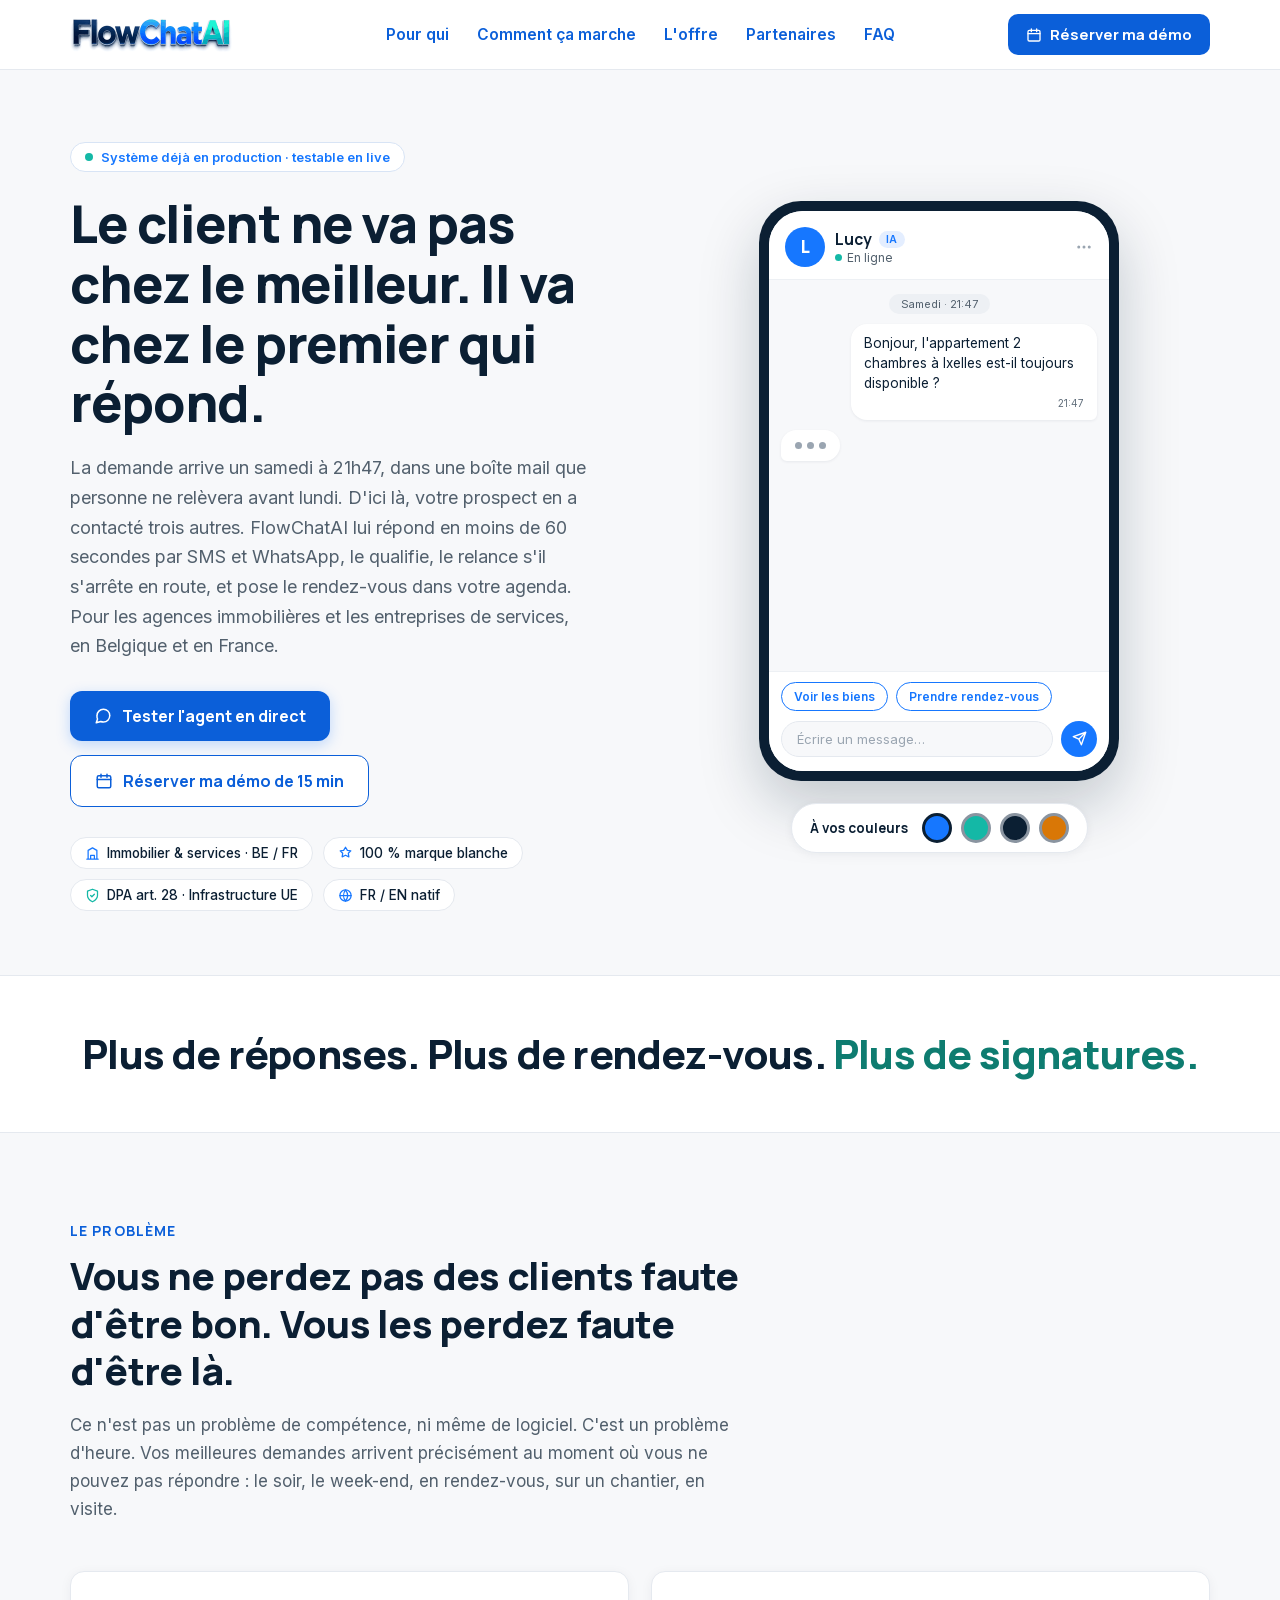
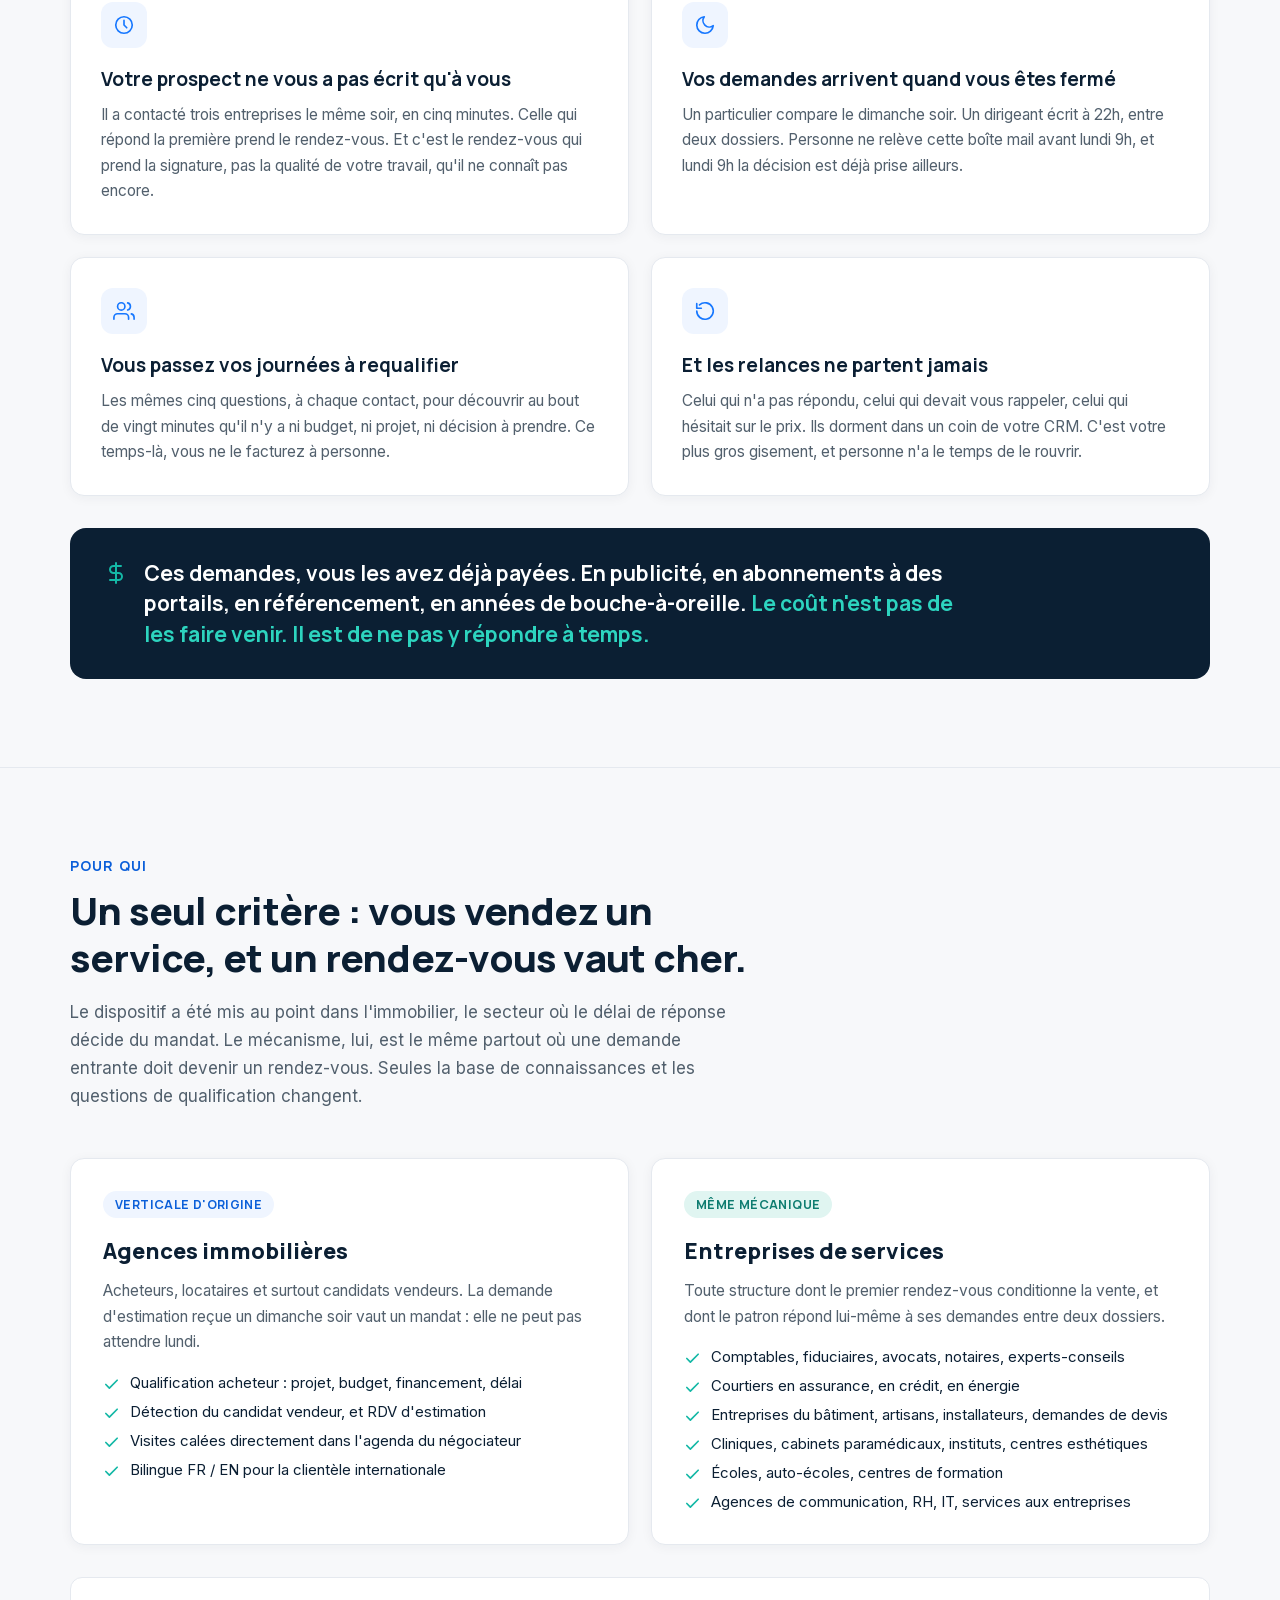
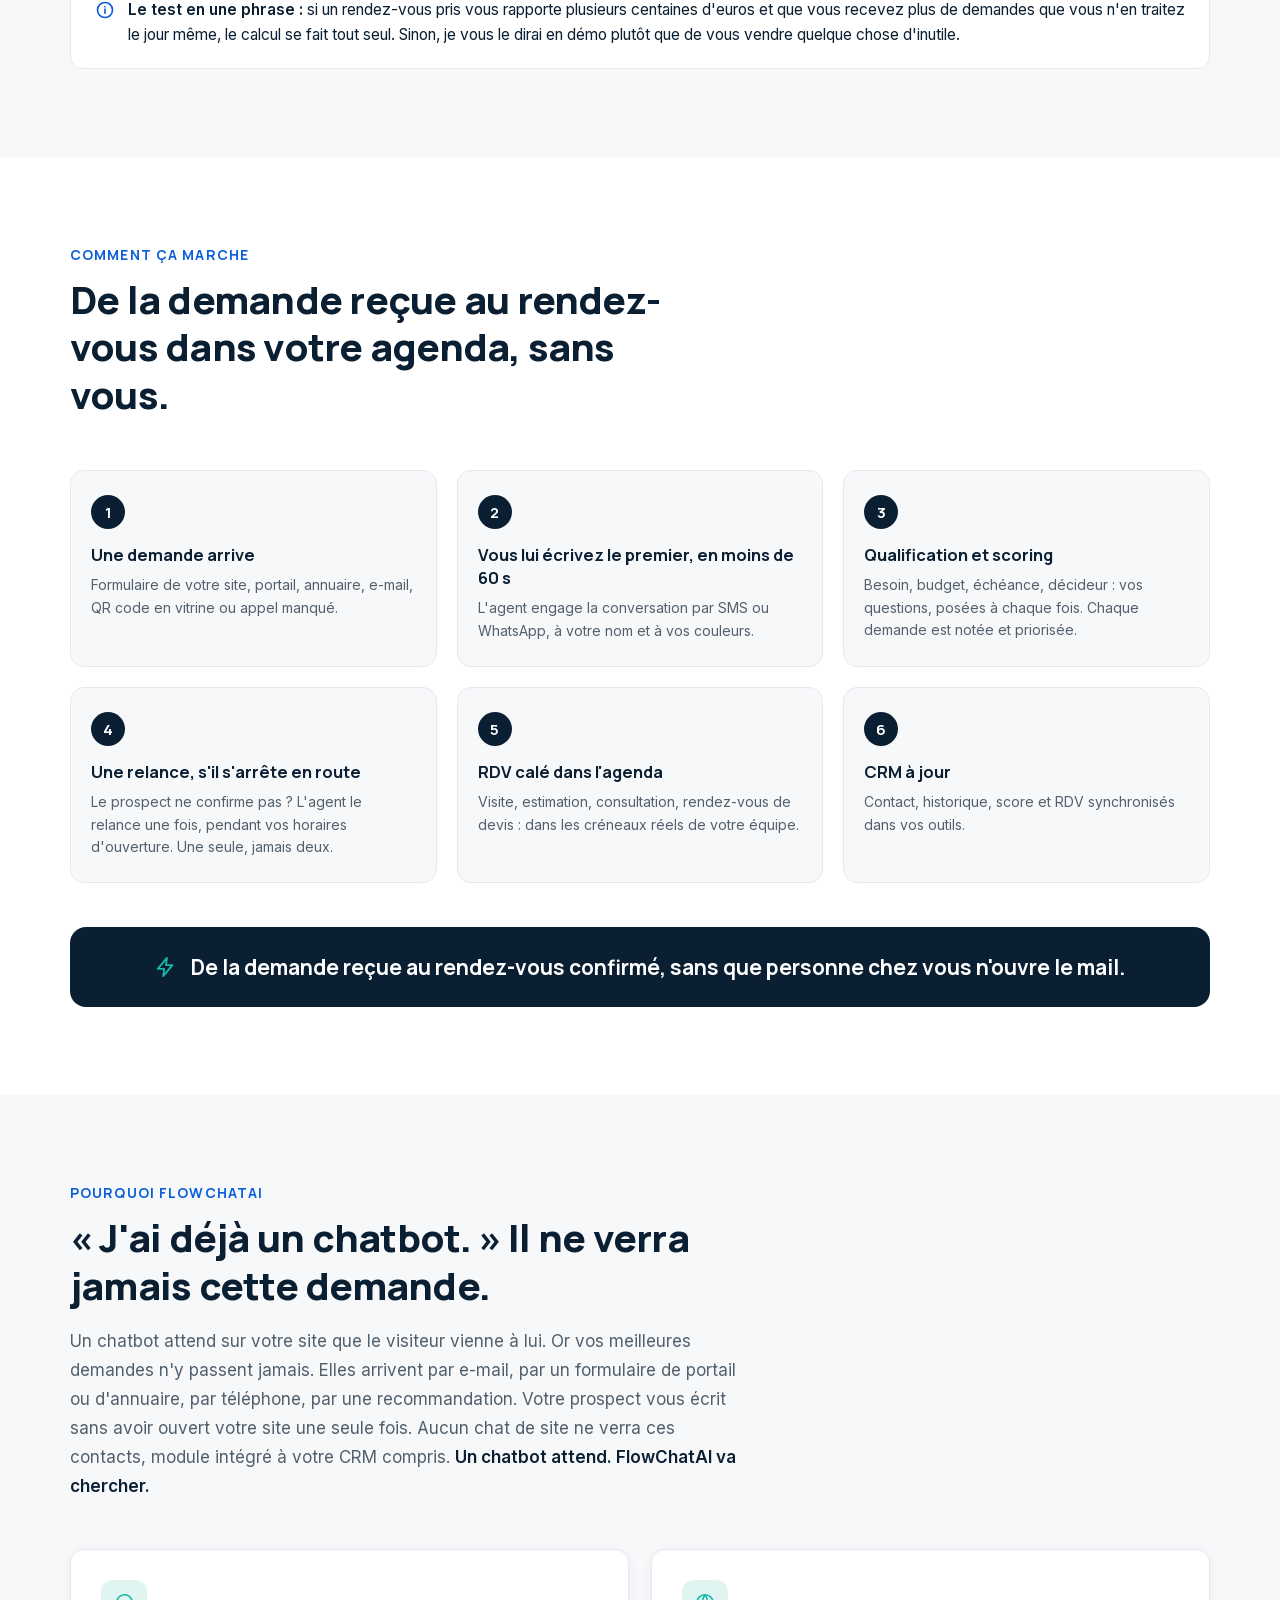
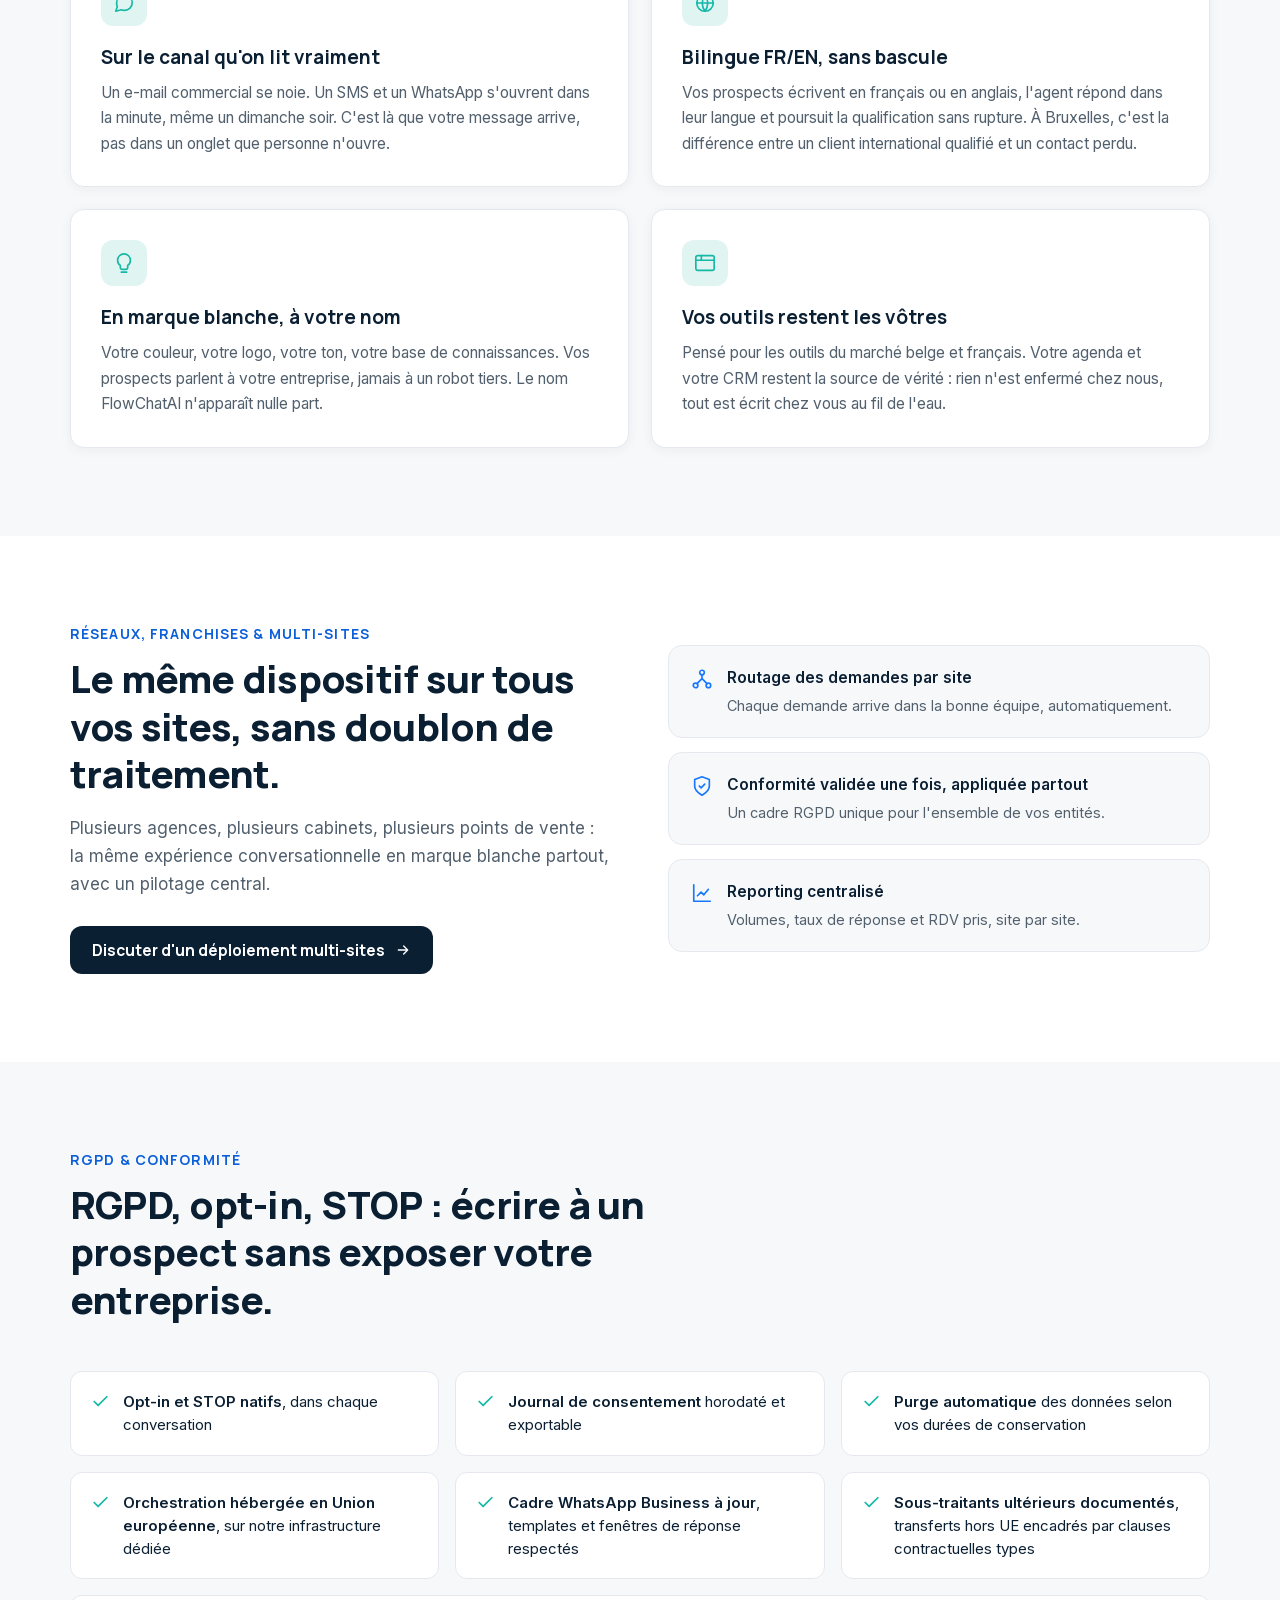
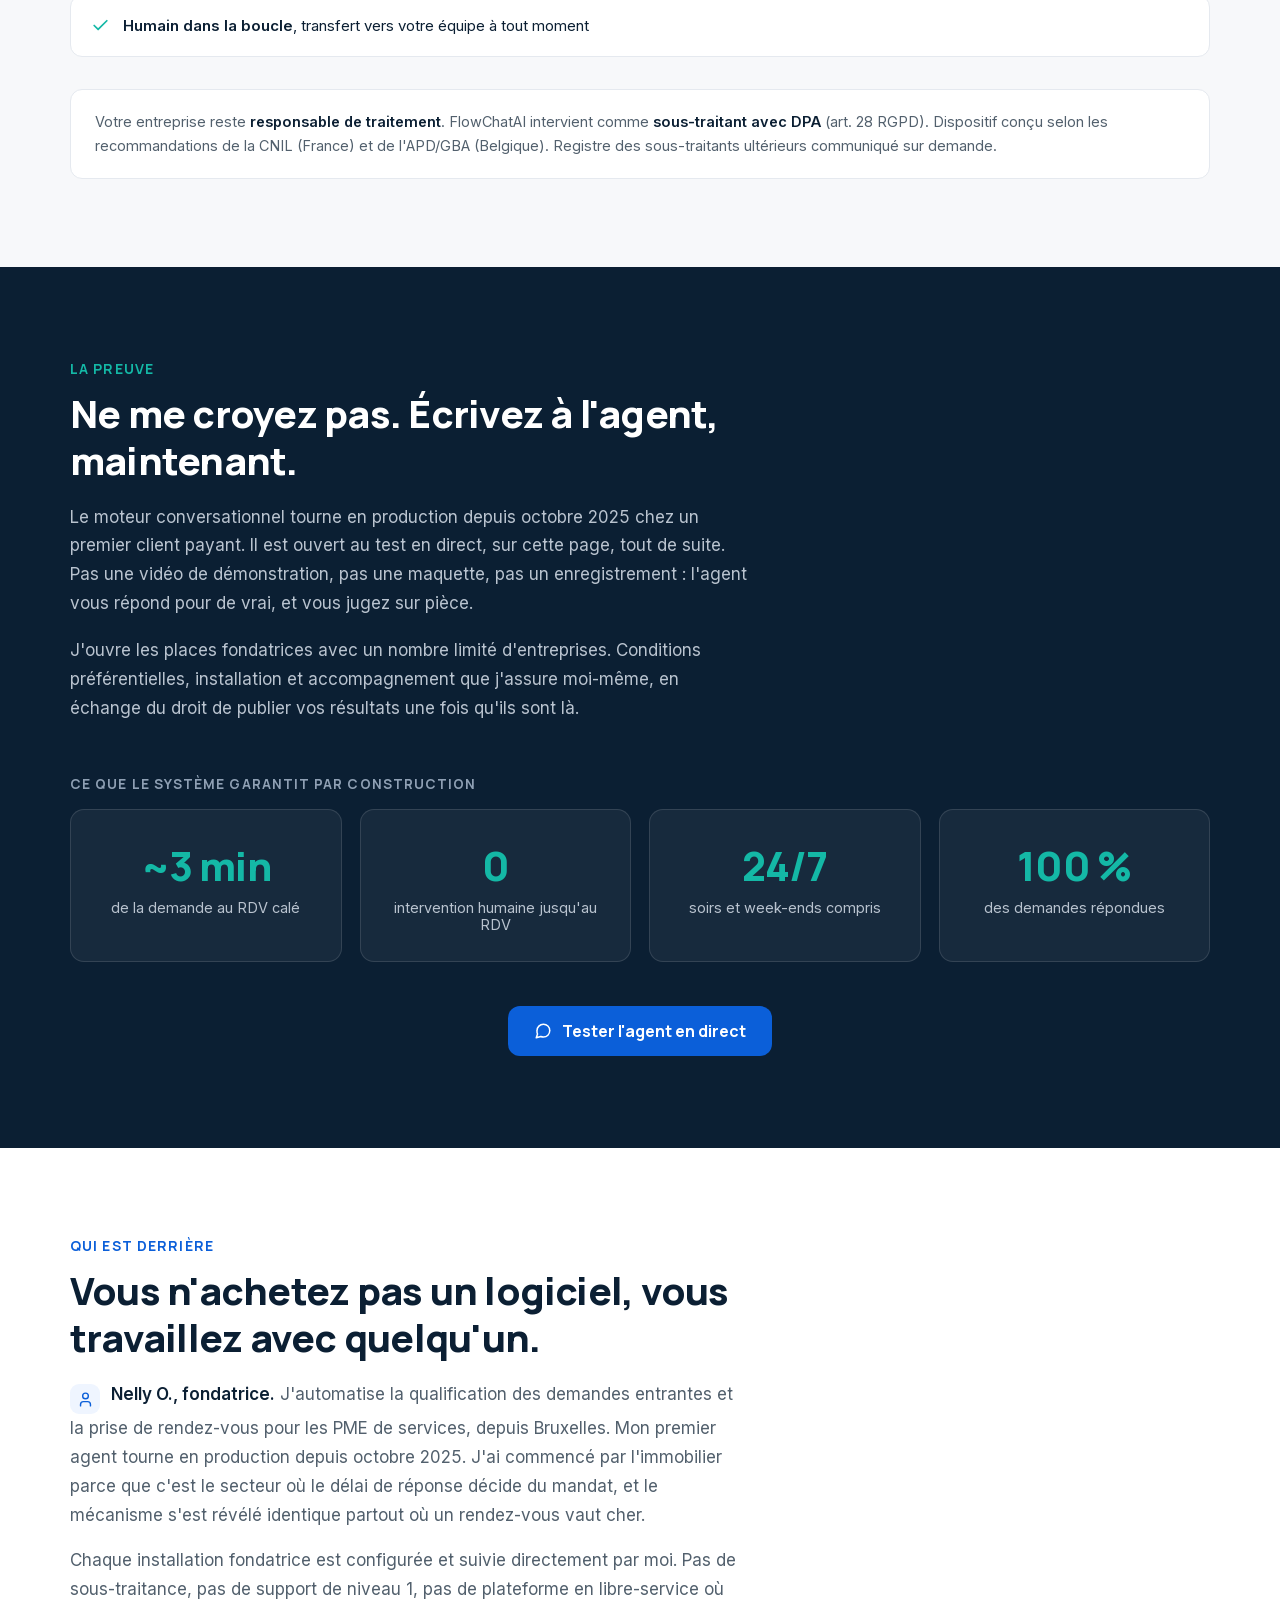
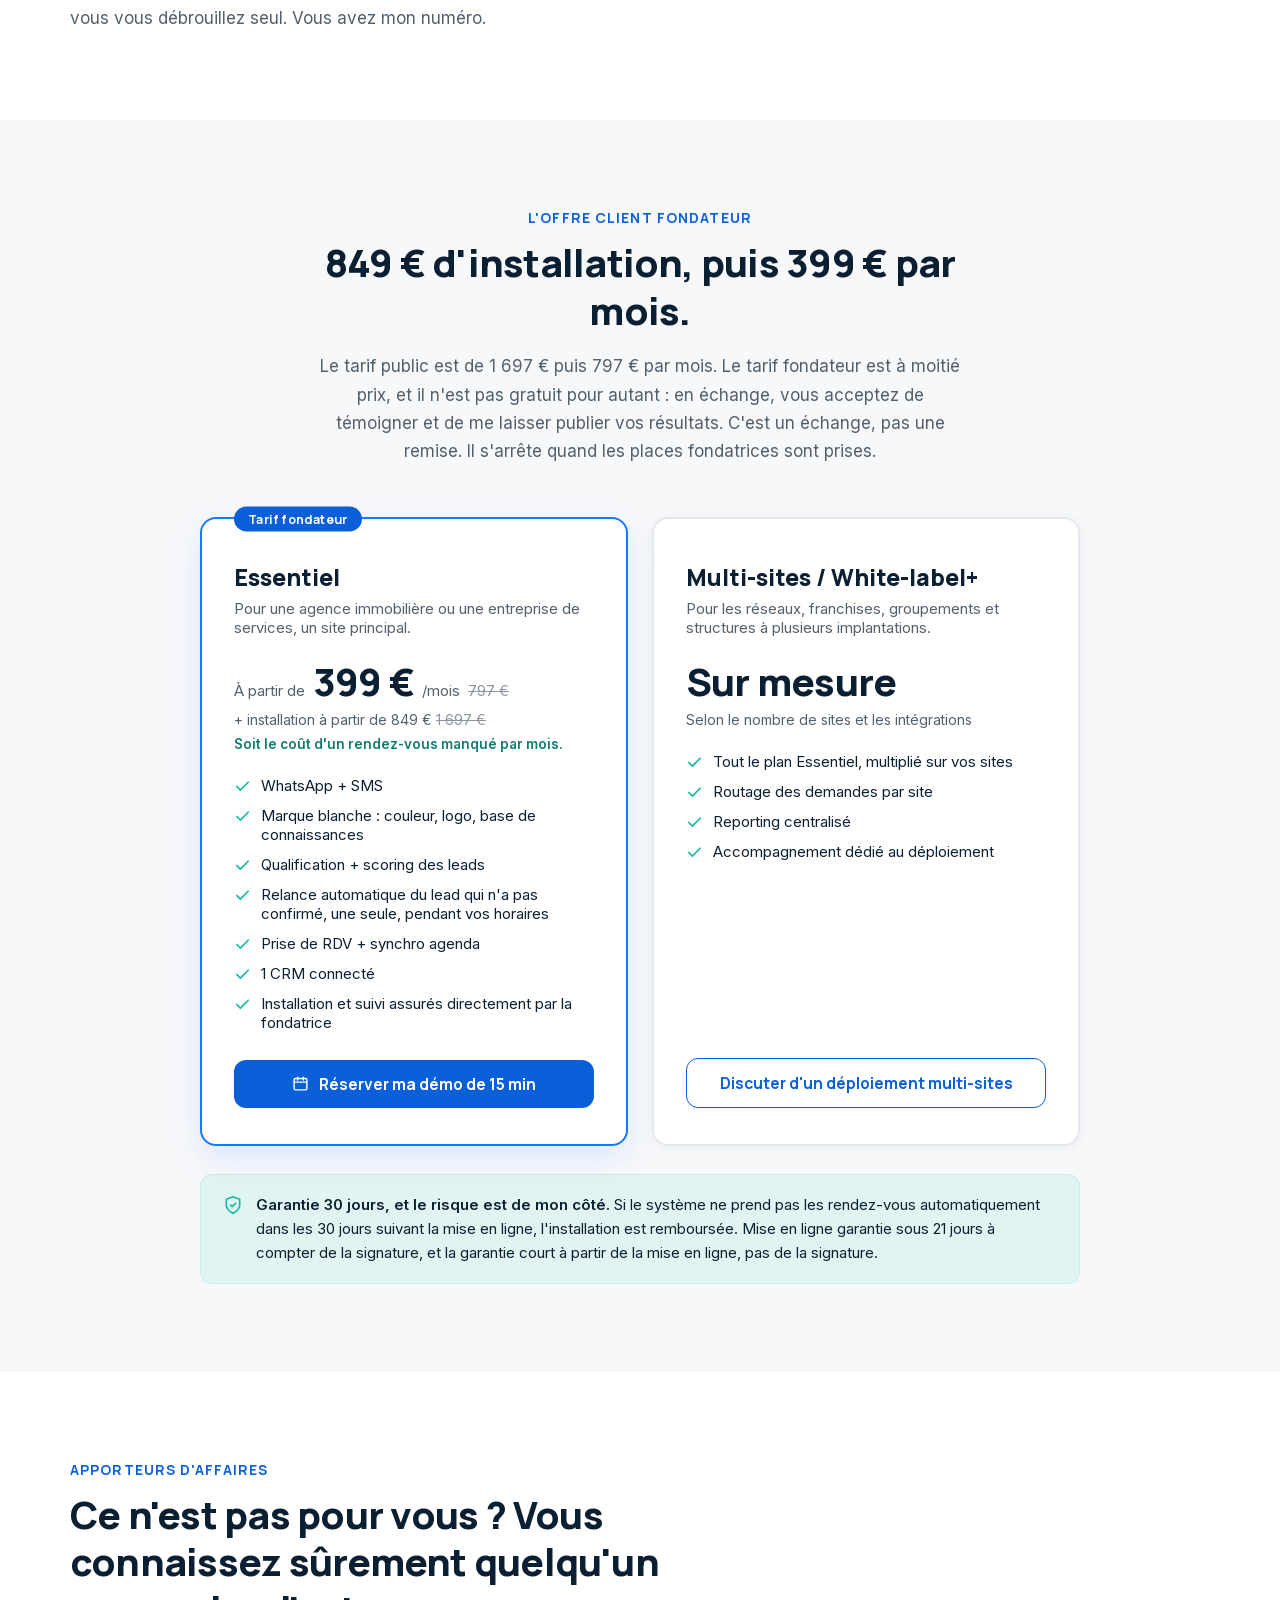
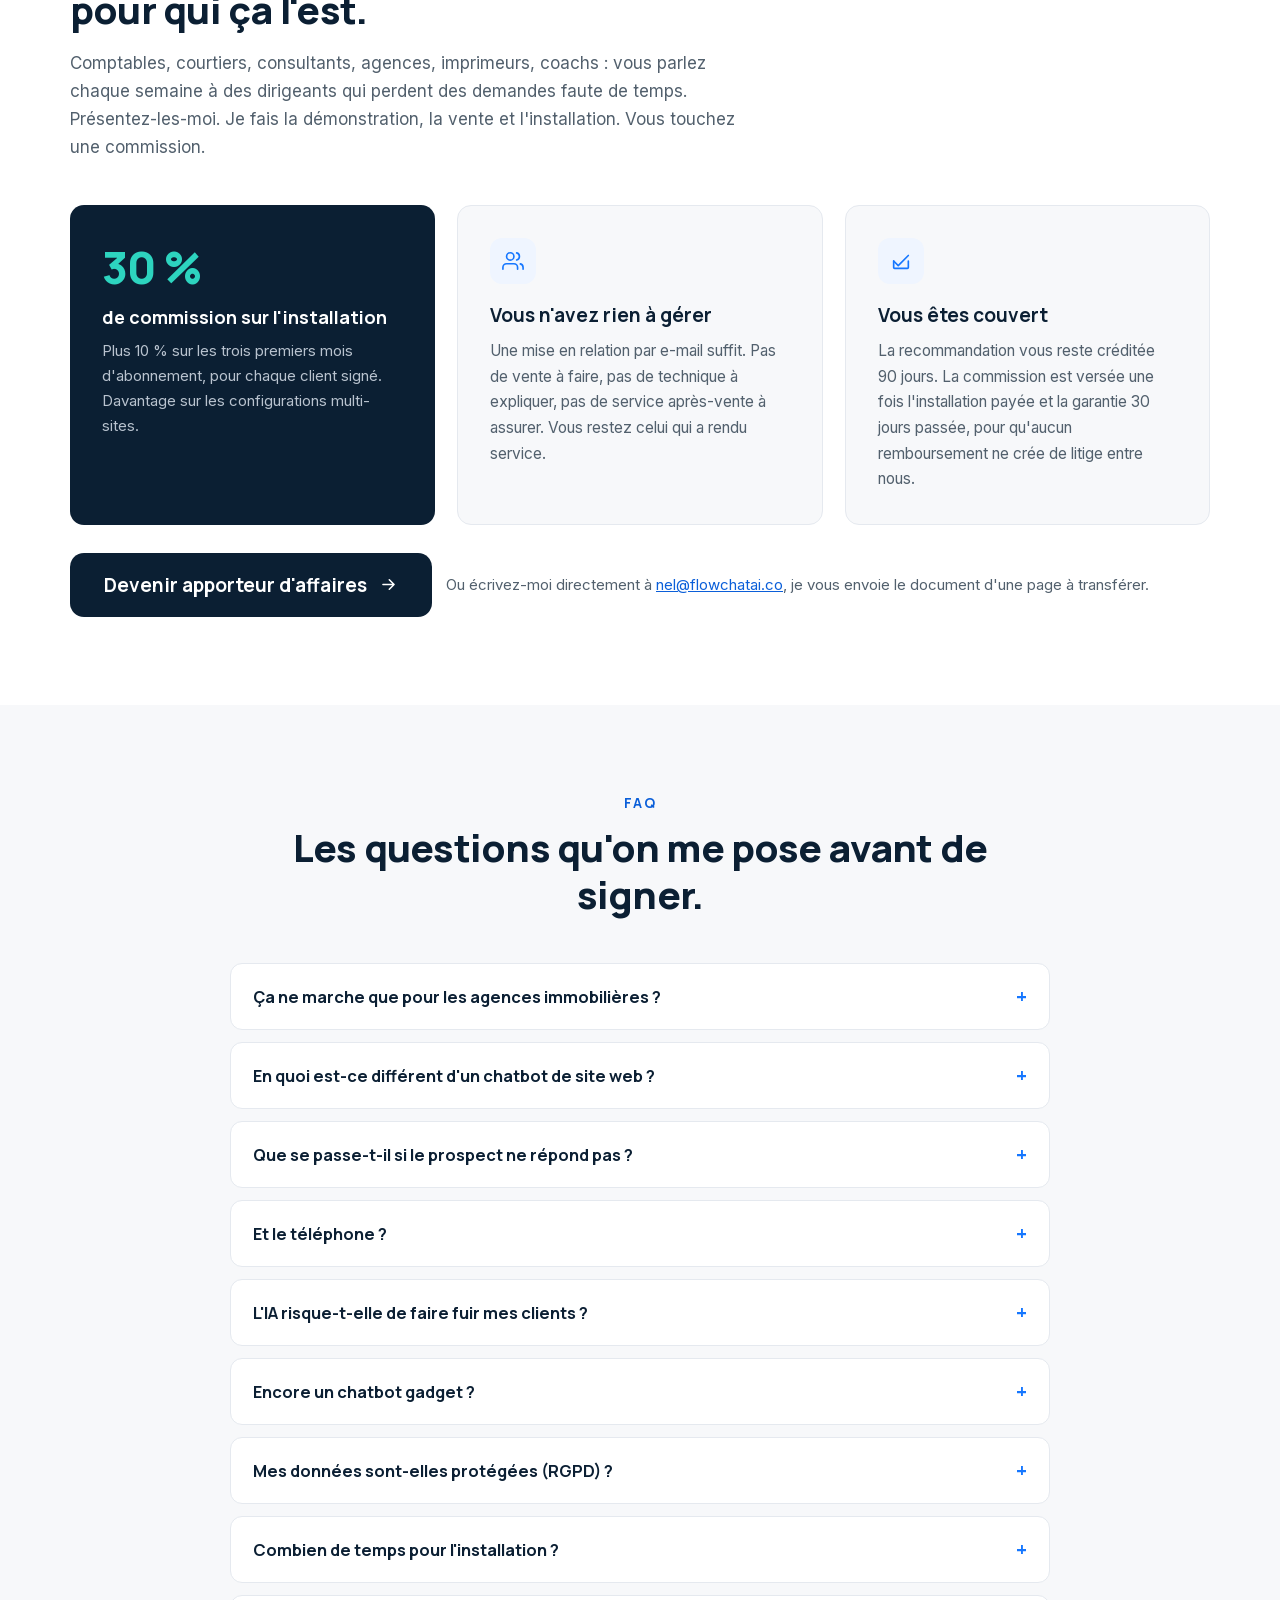
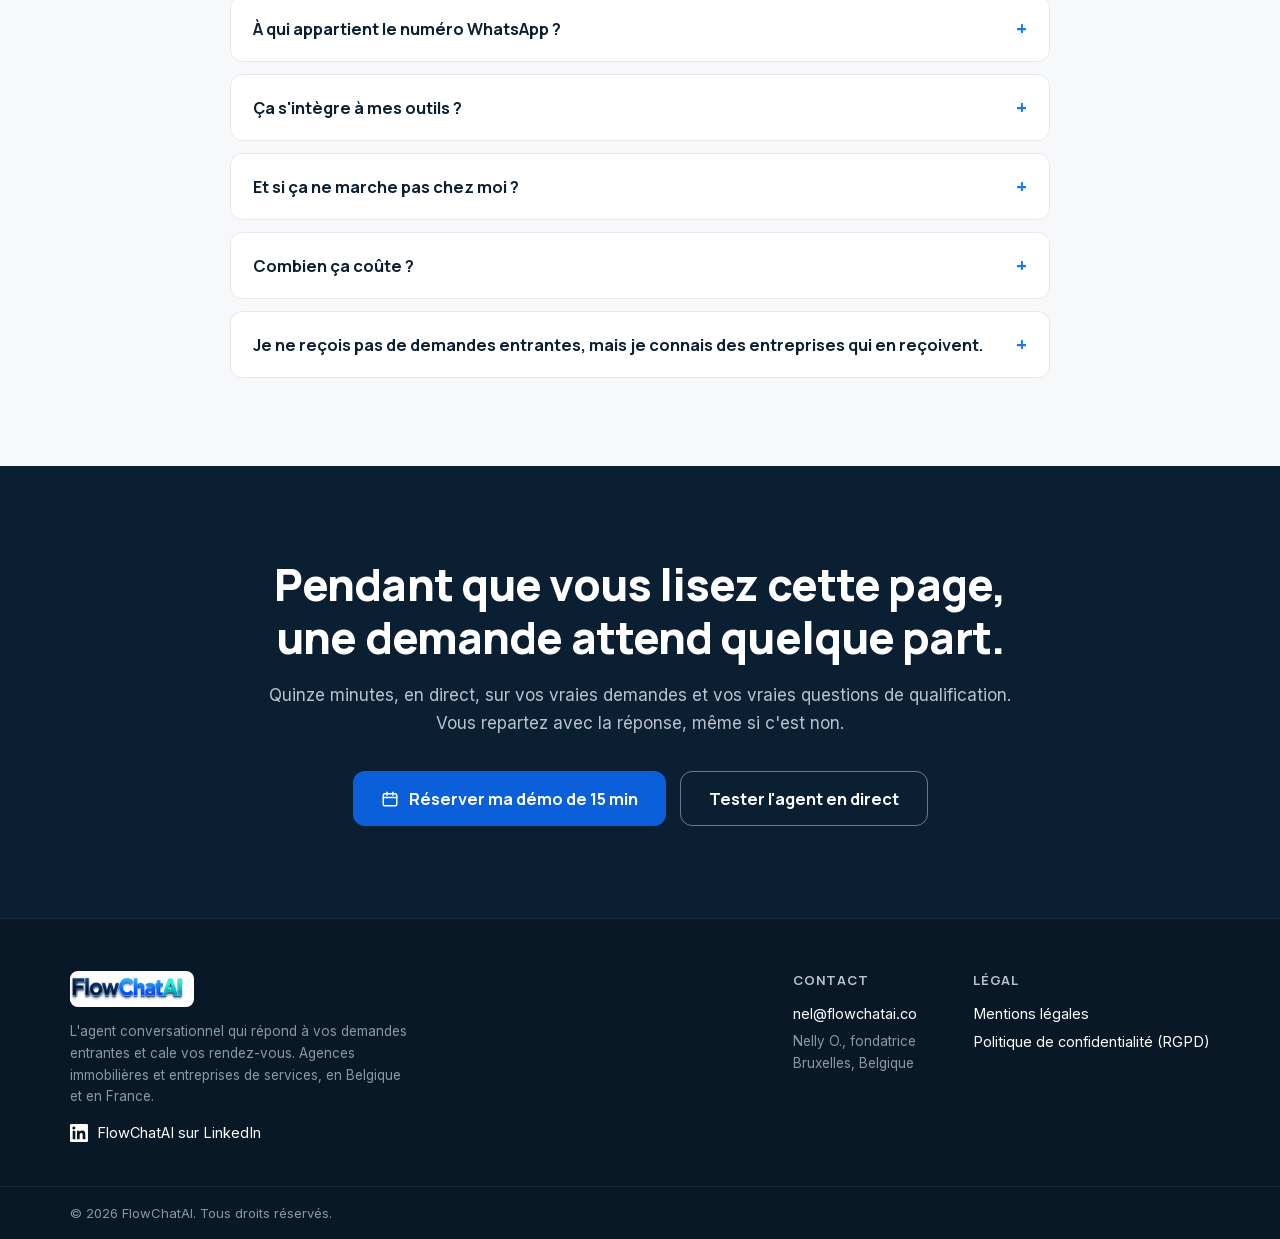
==== commit edec6e5c: "Remplace le gain estime de l'apporteur par le taux de 30 % Le montant de 375 EUR dependait de la gri" ====
--- a/index.html
+++ b/index.html
@@ -68,7 +68,7 @@
     {"@type":"Question","name":"Ça s'intègre à mes outils ?","acceptedAnswer":{"@type":"Answer","text":"Oui. WhatsApp Business et SMS, votre agenda et votre CRM, avec une orchestration pensée pour les outils du marché français et belge."}},
     {"@type":"Question","name":"Et si ça ne marche pas chez moi ?","acceptedAnswer":{"@type":"Answer","text":"Garantie 30 jours. Si le système ne prend pas les rendez-vous automatiquement dans les 30 jours suivant la mise en ligne, l'installation est remboursée."}},
     {"@type":"Question","name":"Combien ça coûte ?","acceptedAnswer":{"@type":"Answer","text":"Plan Essentiel à partir de 399 € par mois, installation à partir de 849 €. Plan Multi-sites / White-label+ sur mesure, selon votre organisation."}},
-    {"@type":"Question","name":"Je ne reçois pas de demandes entrantes, mais je connais des entreprises qui en reçoivent.","acceptedAnswer":{"@type":"Answer","text":"Il existe un programme d'apporteurs d'affaires : 30 % de commission sur l'installation et 10 % sur les trois premiers mois d'abonnement, soit environ 375 € par client signé. Vous faites la mise en relation, FlowChatAI fait la démonstration, la vente et l'installation."}}
+    {"@type":"Question","name":"Je ne reçois pas de demandes entrantes, mais je connais des entreprises qui en reçoivent.","acceptedAnswer":{"@type":"Answer","text":"Il existe un programme d'apporteurs d'affaires : 30 % de commission sur l'installation et 10 % sur les trois premiers mois d'abonnement, pour chaque client signé. Vous faites la mise en relation, FlowChatAI fait la démonstration, la vente et l'installation."}}
   ]}
 ]}
 </script>
@@ -781,9 +781,9 @@
       </div>
       <div style="display:grid;grid-template-columns:repeat(auto-fit,minmax(min(280px,100%),1fr));gap:22px;margin-bottom:28px">
         <article class="reveal card" style="background:#0B1F33;border-radius:14px;padding:32px;color:#B9C3CF">
-          <p style="font-family:Manrope,sans-serif;font-weight:800;font-size:clamp(34px,4vw,44px);color:#2DD4BF;margin:0 0 8px;letter-spacing:-0.02em">≈ 375 €</p>
-          <h3 style="font-family:Manrope,sans-serif;font-weight:700;font-size:18px;color:#FFFFFF;margin:0 0 10px">par client signé</h3>
-          <p style="font-size:15px;line-height:1.65;margin:0">30 % de commission sur l'installation, plus 10 % sur les trois premiers mois d'abonnement. Davantage sur les configurations multi-sites.</p>
+          <p style="font-family:Manrope,sans-serif;font-weight:800;font-size:clamp(34px,4vw,44px);color:#2DD4BF;margin:0 0 8px;letter-spacing:-0.02em">30 %</p>
+          <h3 style="font-family:Manrope,sans-serif;font-weight:700;font-size:18px;color:#FFFFFF;margin:0 0 10px">de commission sur l'installation</h3>
+          <p style="font-size:15px;line-height:1.65;margin:0">Plus 10 % sur les trois premiers mois d'abonnement, pour chaque client signé. Davantage sur les configurations multi-sites.</p>
         </article>
         <article class="reveal card" style="background:#F7F8FA;border:1px solid #E5E9EF;border-radius:14px;padding:32px">
           <span style="width:46px;height:46px;border-radius:12px;background:#EFF5FF;display:flex;align-items:center;justify-content:center;margin-bottom:18px">
@@ -801,9 +801,9 @@
         </article>
       </div>
       <div class="reveal" style="display:flex;gap:14px;flex-wrap:wrap;align-items:center">
-        <a href="https://calendly.com/automations-flowchatai/demo-offerte" target="_blank" rel="noopener" class="btn-dark" style="display:inline-flex;align-items:center;gap:10px;background:#0B1F33;color:#FFFFFF;text-decoration:none;font-family:Manrope,sans-serif;font-weight:700;font-size:15.5px;padding:13px 22px;border-radius:12px">
+        <a href="https://calendly.com/automations-flowchatai/demo-offerte" target="_blank" rel="noopener" class="btn-dark" style="display:inline-flex;align-items:center;gap:12px;background:#0B1F33;color:#FFFFFF;text-decoration:none;font-family:Manrope,sans-serif;font-weight:700;font-size:clamp(17px,2vw,19px);padding:19px 34px;border-radius:14px">
           Devenir apporteur d'affaires
-          <svg width="16" height="16" viewBox="0 0 24 24" fill="none" stroke="currentColor" stroke-width="2" stroke-linecap="round" stroke-linejoin="round" aria-hidden="true"><path d="M5 12h14M13 6l6 6-6 6"/></svg>
+          <svg width="19" height="19" viewBox="0 0 24 24" fill="none" stroke="currentColor" stroke-width="2" stroke-linecap="round" stroke-linejoin="round" aria-hidden="true"><path d="M5 12h14M13 6l6 6-6 6"/></svg>
         </a>
         <p style="margin:0;font-size:15px;color:#52606D">Ou écrivez-moi directement à <a href="mailto:nel@flowchatai.co">nel@flowchatai.co</a>, je vous envoie le document d'une page à transférer.</p>
       </div>
@@ -868,7 +868,7 @@
         </details>
         <details class="faq-item" style="background:#FFFFFF;border:1px solid #E5E9EF;border-radius:12px;padding:0 22px">
           <summary style="display:flex;justify-content:space-between;align-items:center;gap:16px;cursor:pointer;padding:19px 0;font-family:Manrope,sans-serif;font-weight:700;font-size:16.5px;color:#0B1F33;list-style:none">Je ne reçois pas de demandes entrantes, mais je connais des entreprises qui en reçoivent.<span aria-hidden="true" class="faq-plus" style="color:#1677FF;font-size:20px;font-weight:600;flex-shrink:0">+</span></summary>
-          <p style="margin:0;padding:0 0 20px;font-size:15.5px;line-height:1.65">Alors parlons du <a href="#partenaires">programme d'apporteurs d'affaires</a> : 30&nbsp;% de commission sur l'installation et 10&nbsp;% sur les trois premiers mois d'abonnement, soit environ 375&nbsp;€ par client signé. Vous faites la mise en relation, je fais la démonstration, la vente et l'installation.</p>
+          <p style="margin:0;padding:0 0 20px;font-size:15.5px;line-height:1.65">Alors parlons du <a href="#partenaires">programme d'apporteurs d'affaires</a> : 30&nbsp;% de commission sur l'installation et 10&nbsp;% sur les trois premiers mois d'abonnement, pour chaque client signé. Vous faites la mise en relation, je fais la démonstration, la vente et l'installation.</p>
         </details>
       </div>
     </div>
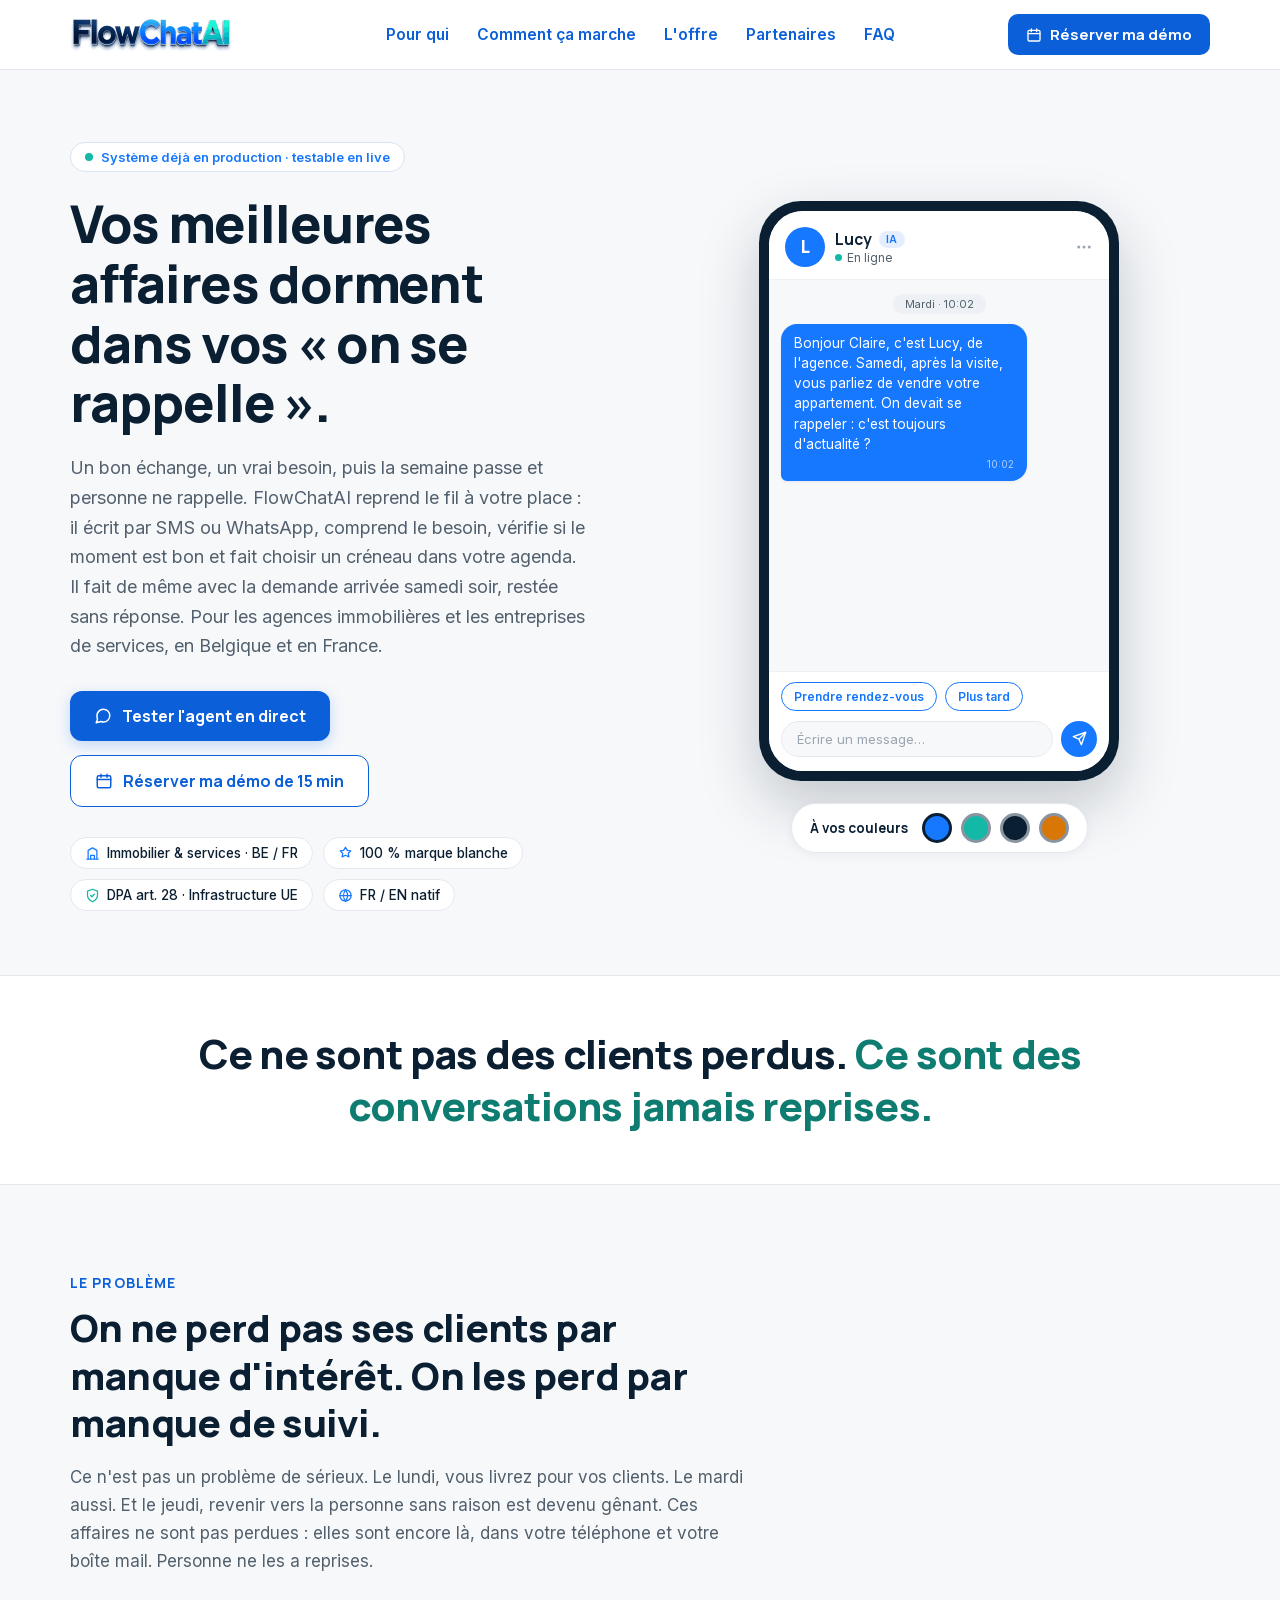
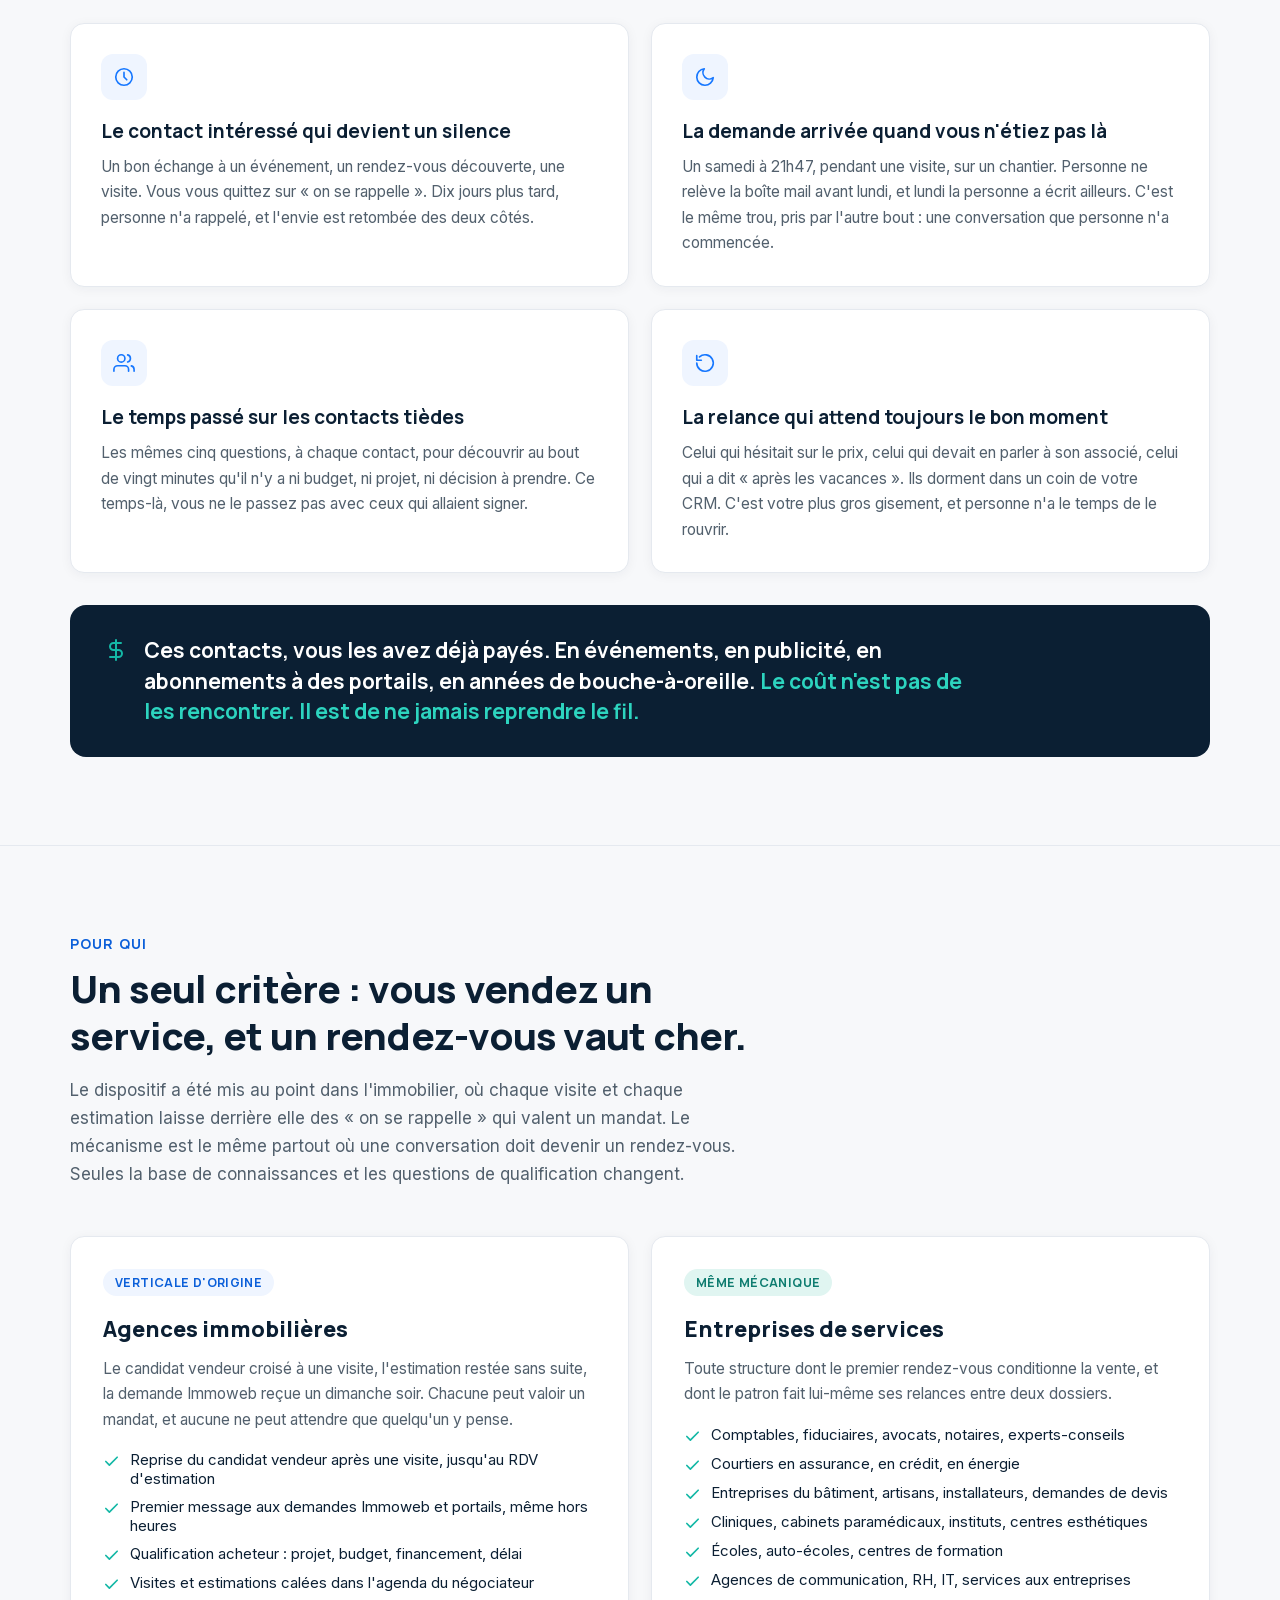
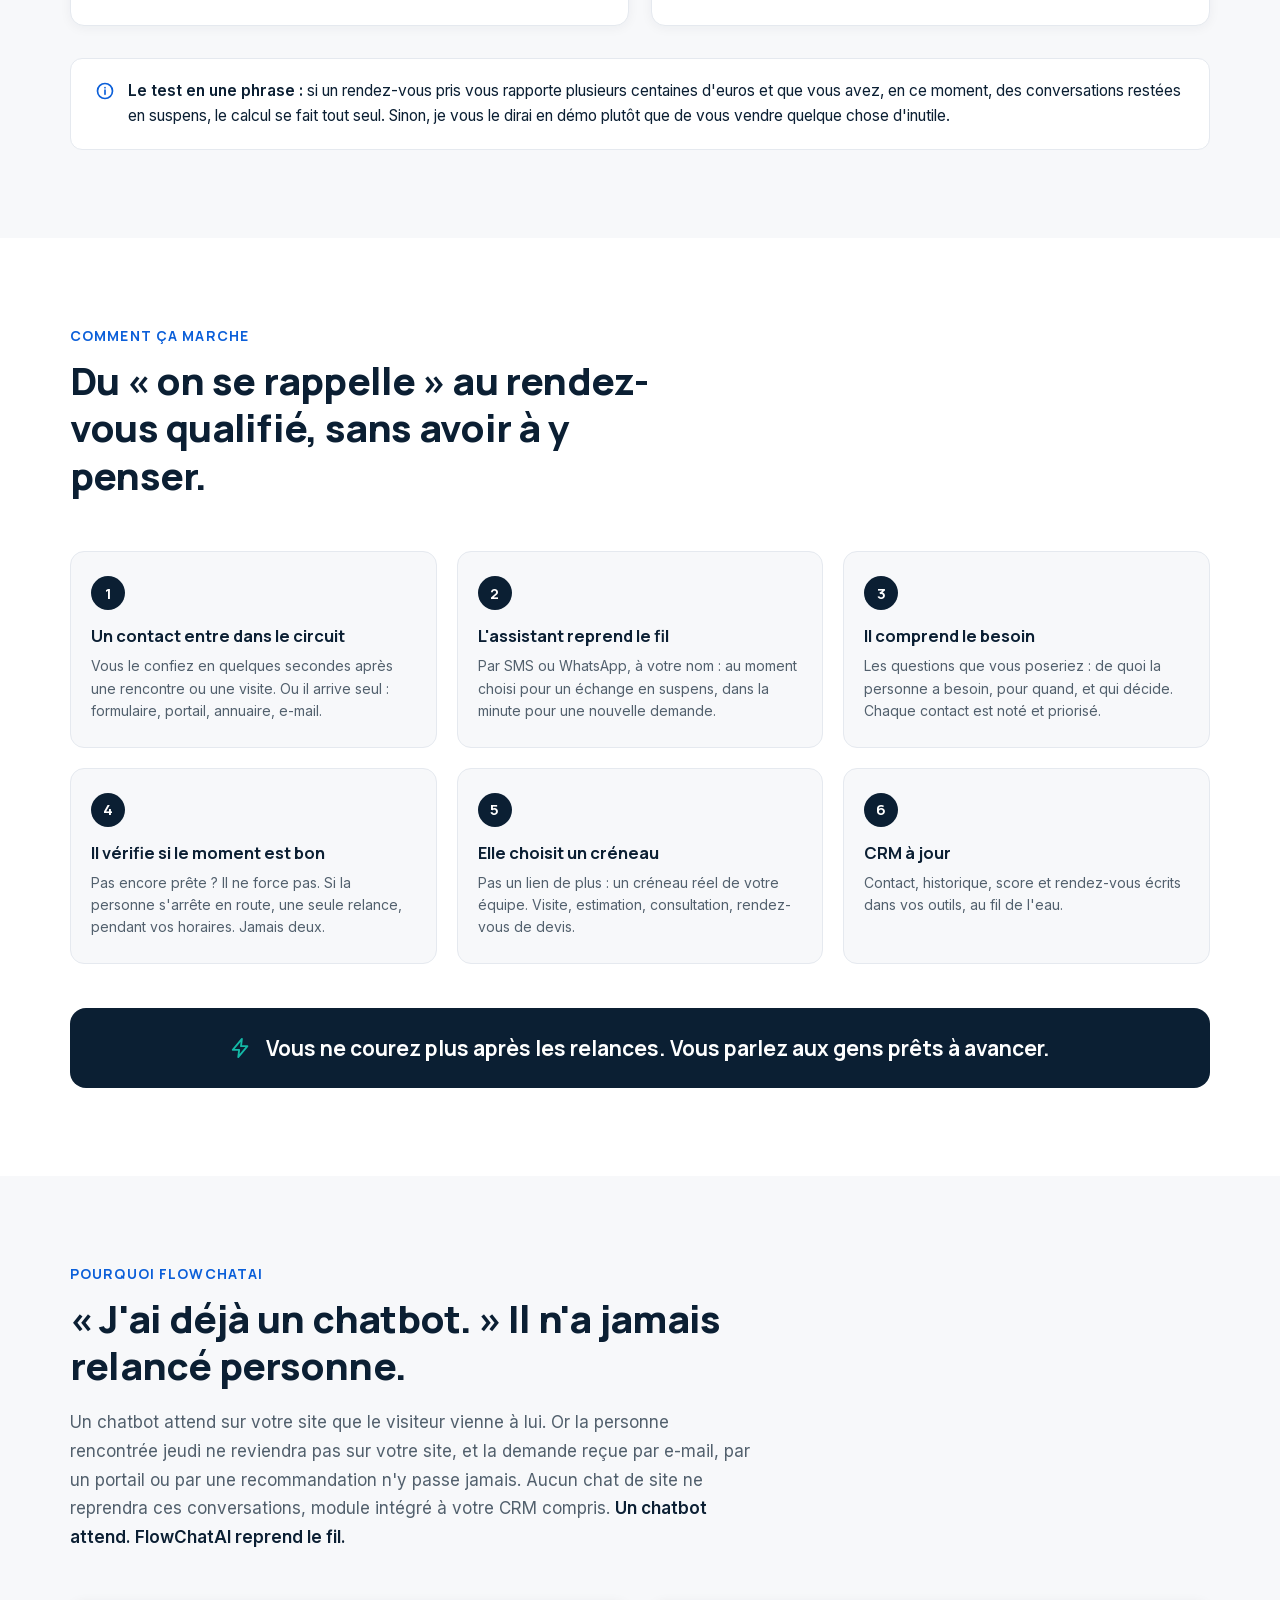
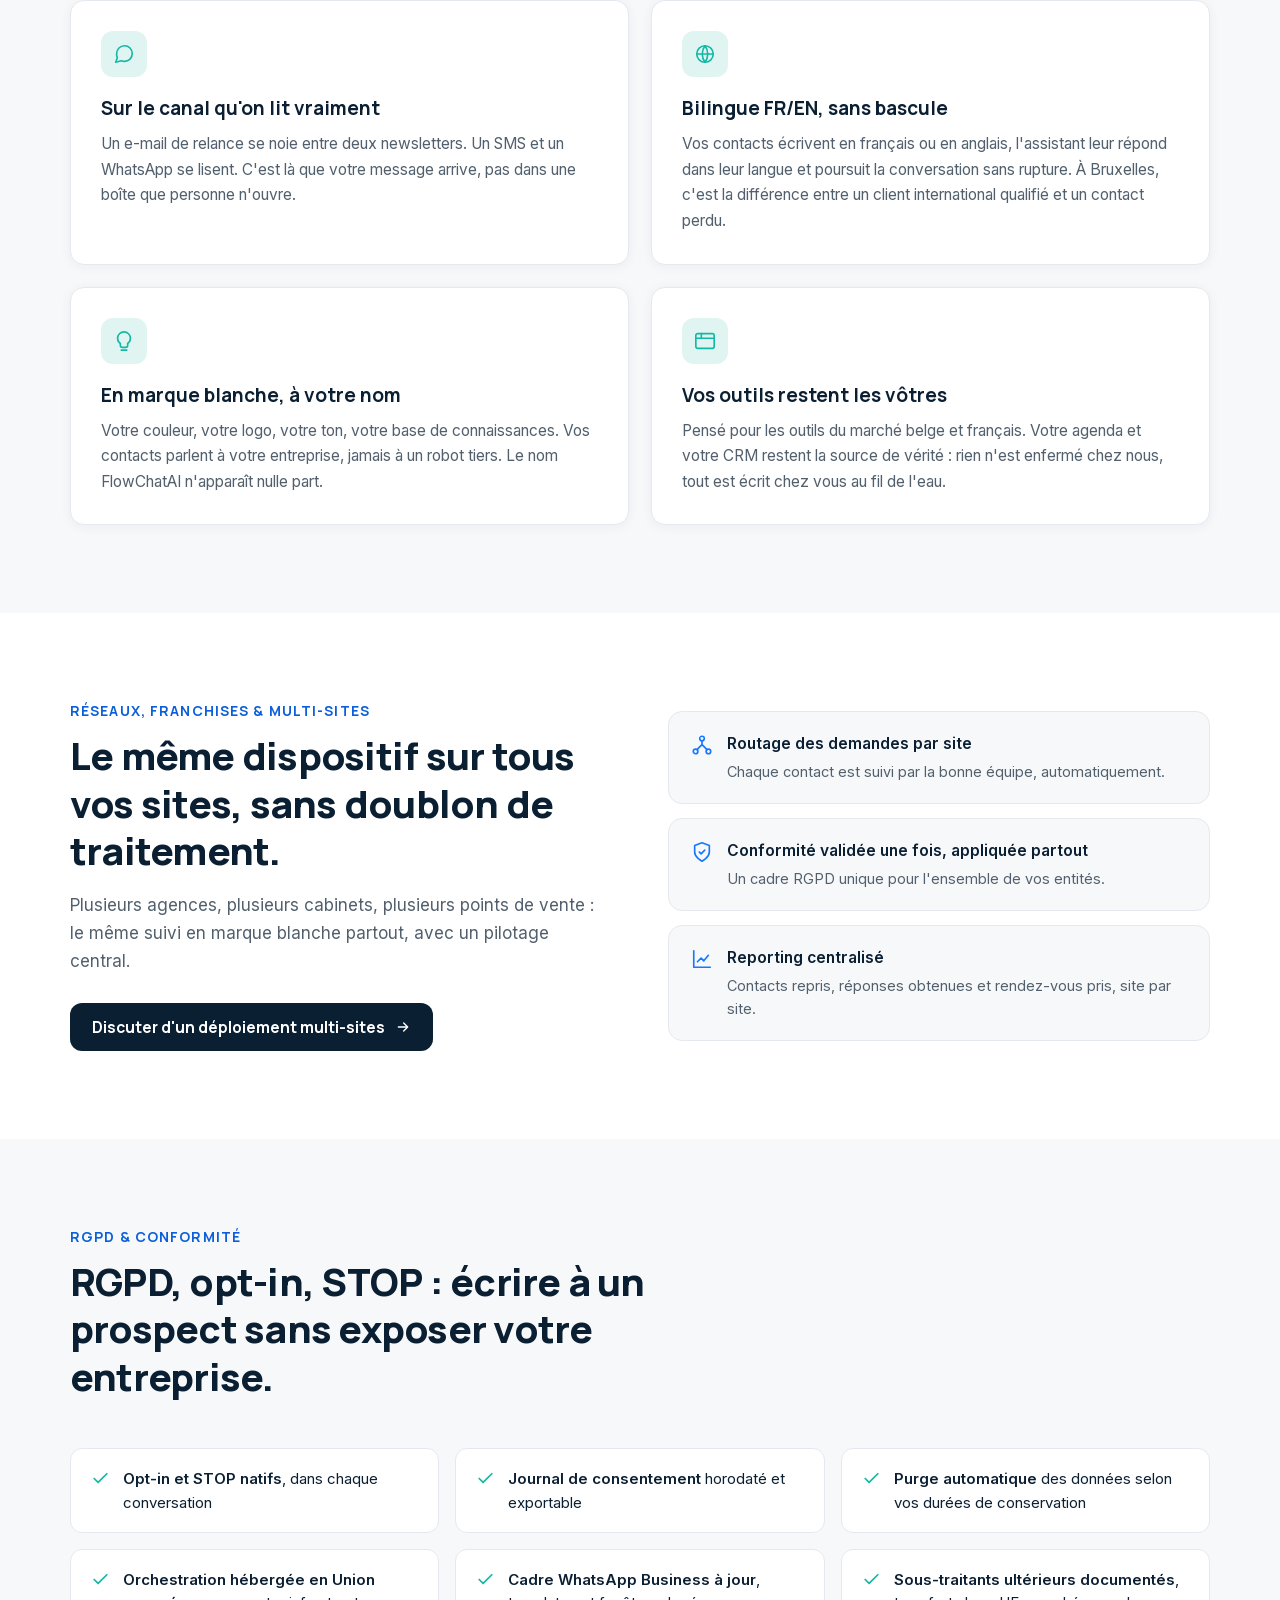
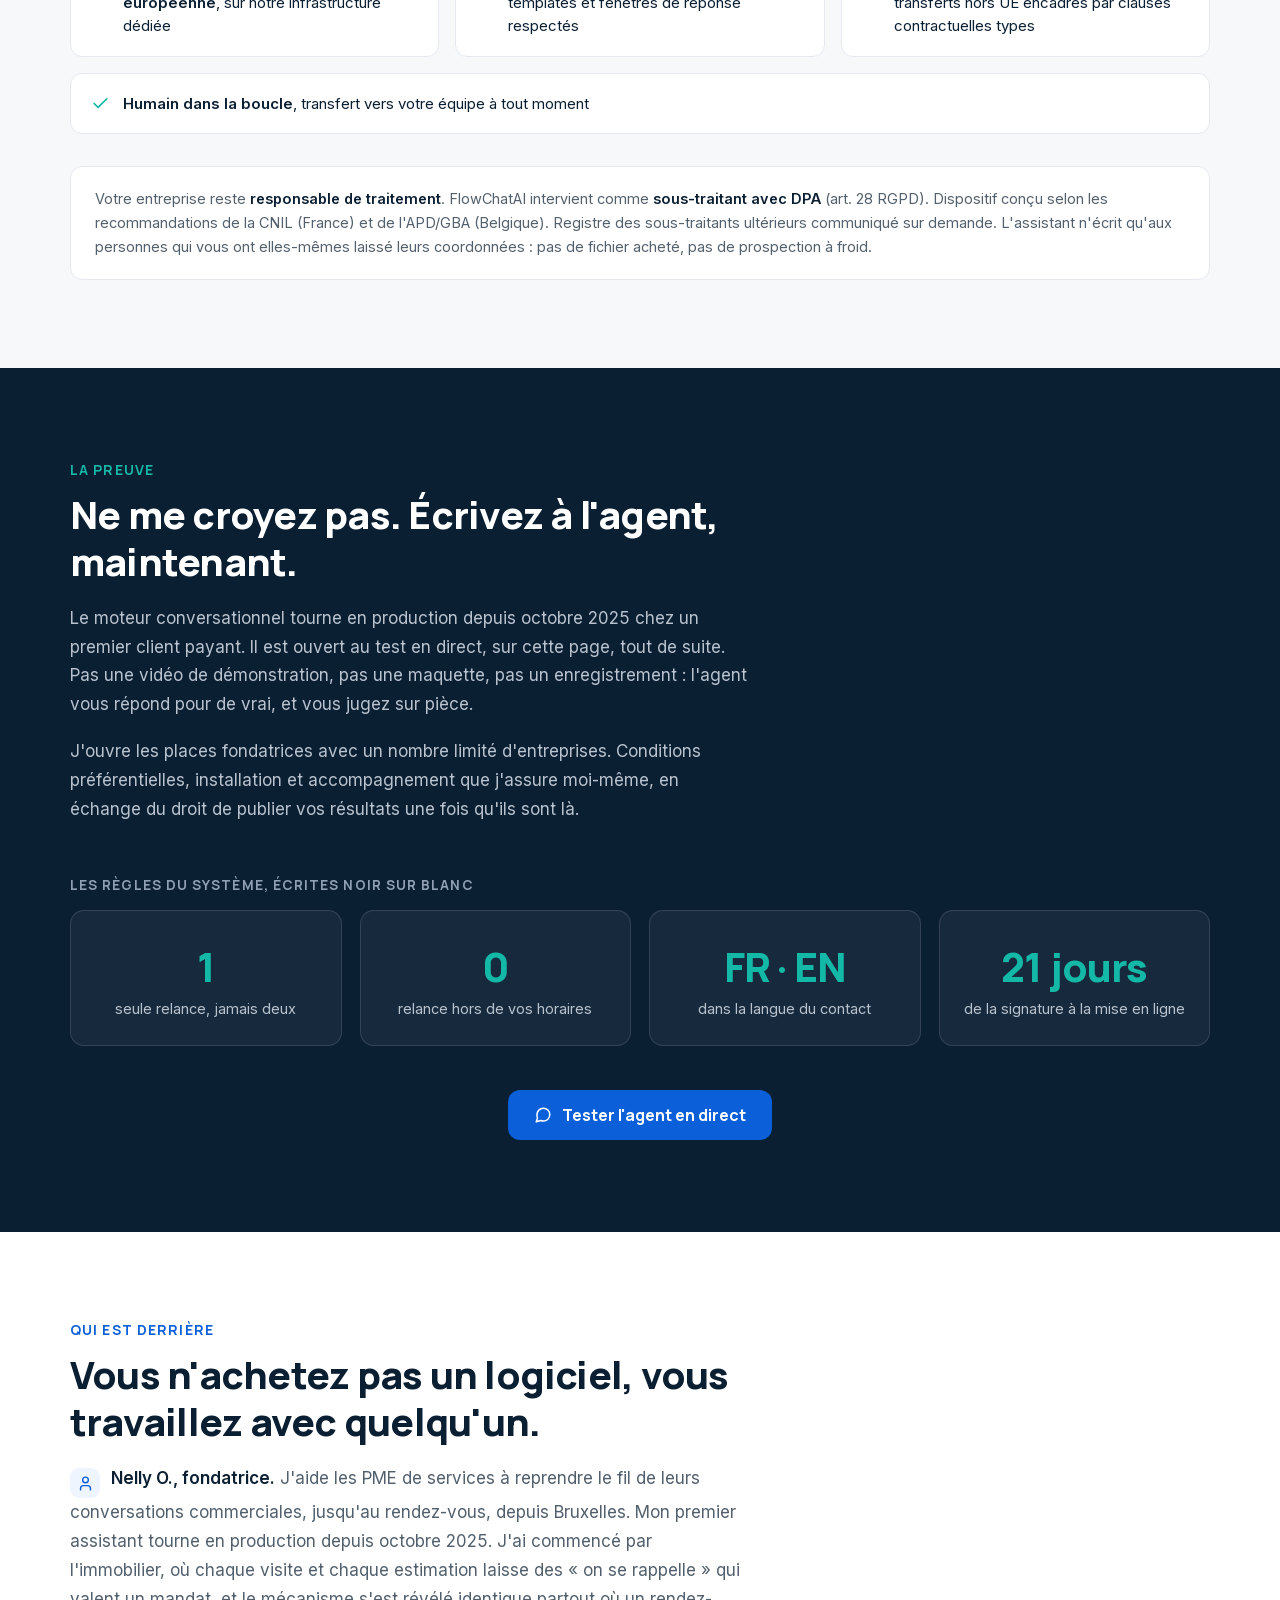
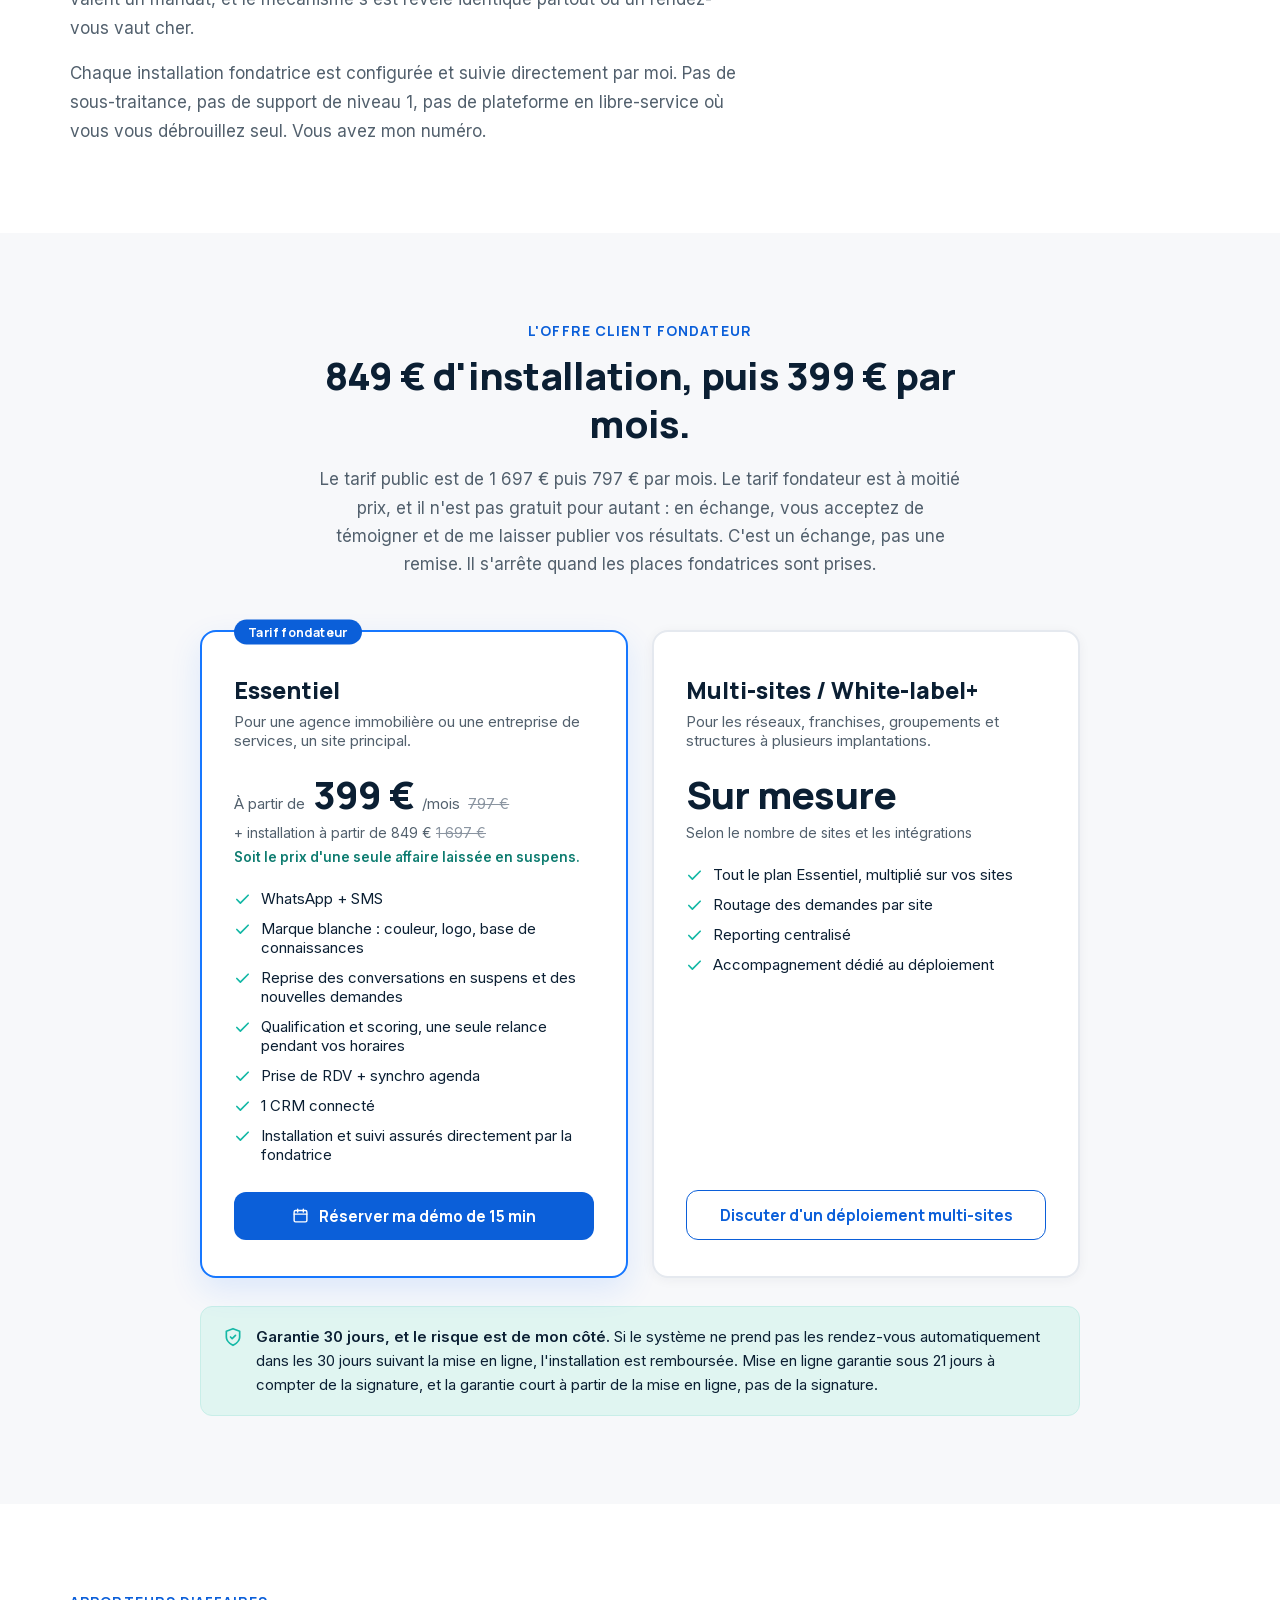
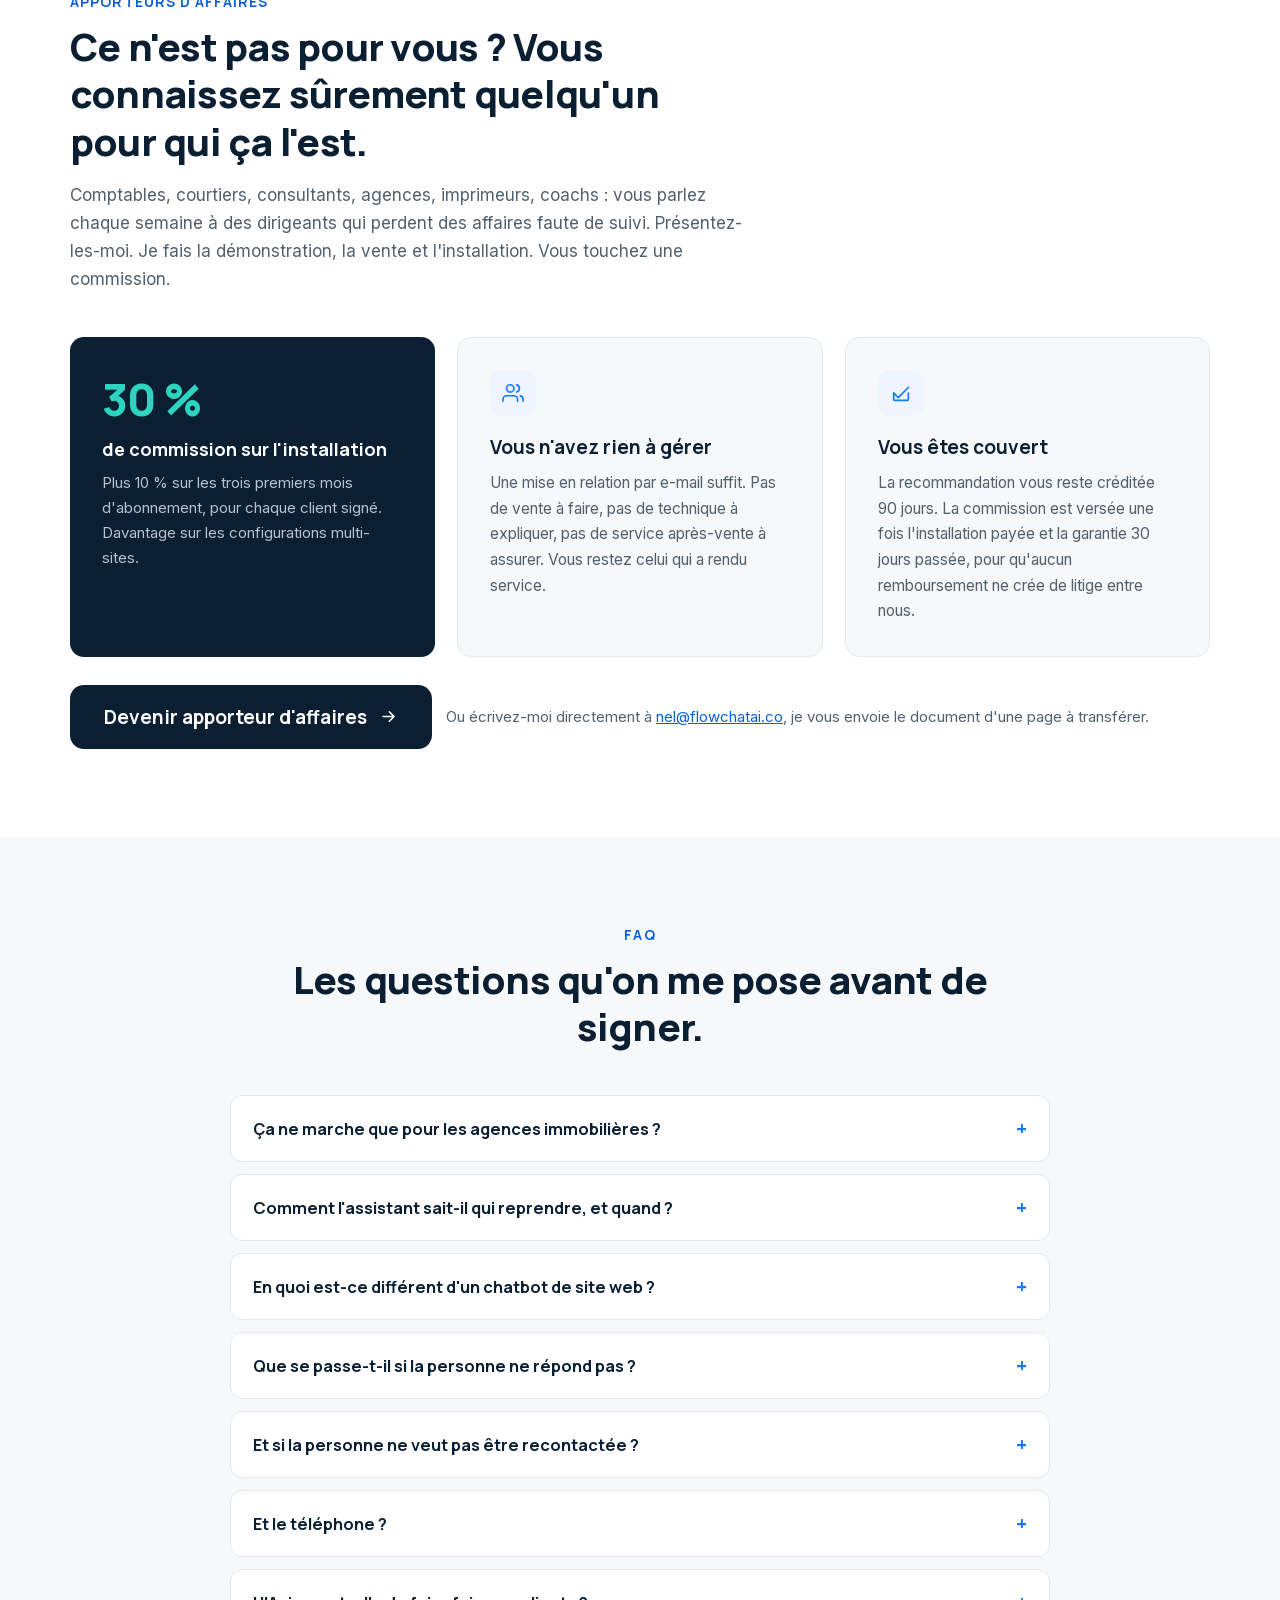
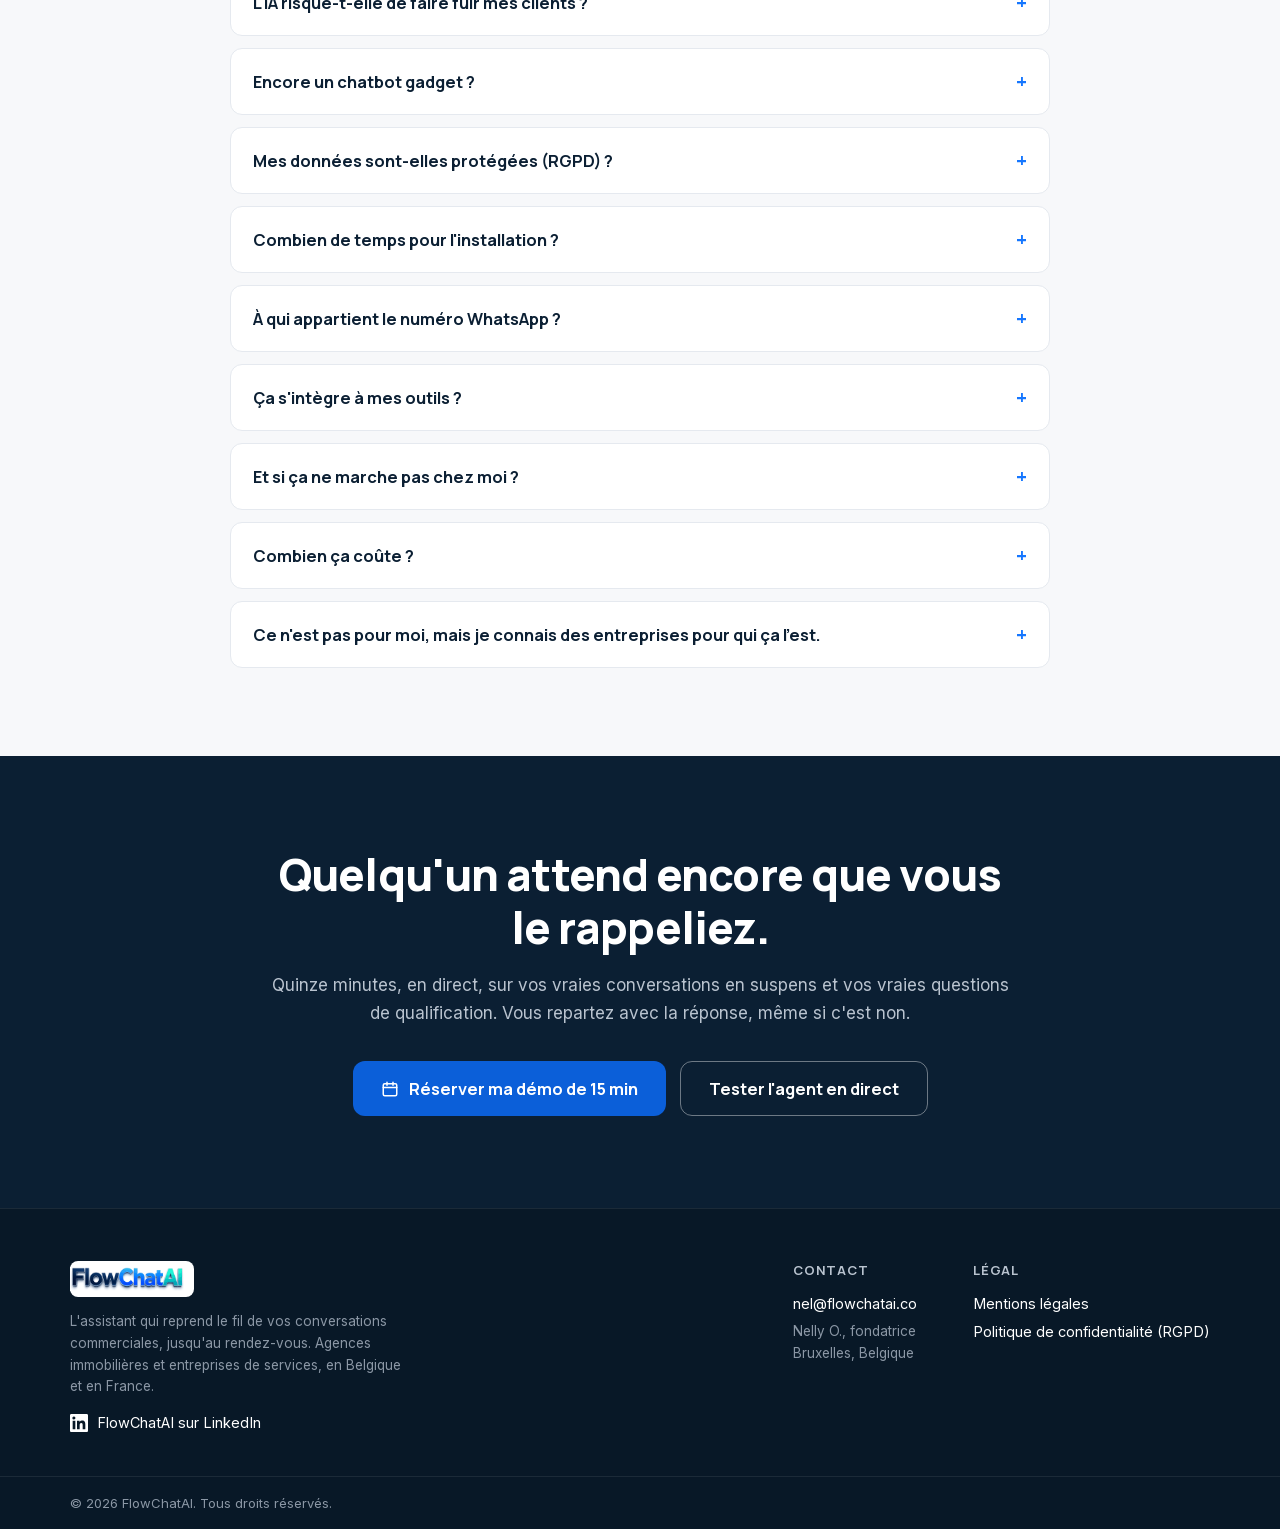
==== commit 59412b39: "Repositionne le site sur « du on se rappelle au rendez-vous qualifie » Un fil, deux portes : le H1 e" ====
--- a/index.html
+++ b/index.html
@@ -3,16 +3,16 @@
 <head>
 <meta charset="utf-8">
 <meta name="viewport" content="width=device-width, initial-scale=1">
-<title>Répondre en 60 s à chaque demande entrante | FlowChatAI</title>
-<meta name="description" content="Vos demandes arrivent le soir et le week-end, dans une boîte mail que personne ne relève. FlowChatAI y répond en 60 secondes par SMS et WhatsApp, qualifie, relance et cale le rendez-vous. Agences immobilières et entreprises de services." />
+<title>Du « on se rappelle » au rendez-vous qualifié | FlowChatAI</title>
+<meta name="description" content="Un bon échange, puis plus rien. FlowChatAI reprend le fil par SMS et WhatsApp, vérifie si le moment est bon et cale le rendez-vous dans votre agenda. Agences immobilières et entreprises de services." />
 <meta name="theme-color" content="#0B1F33" />
 <!-- URL canonique absolue. Sans elle, la meme page repondait en 200 sur
      https://flowchatai.co/, https://www.flowchatai.co/ et /index.html :
      trois adresses pour un seul contenu, donc un signal d'indexation dilue. -->
 <link rel="canonical" href="https://flowchatai.co/" />
 <meta name="robots" content="index, follow, max-snippet:-1, max-image-preview:large, max-video-preview:-1" />
-<meta property="og:title" content="Le client ne va pas chez le meilleur. Il va chez le premier qui répond." />
-<meta property="og:description" content="Vos demandes arrivent le soir, le week-end, pendant un rendez-vous. FlowChatAI y répond en moins de 60 secondes par SMS et WhatsApp, qualifie, relance et pose le rendez-vous dans votre agenda. Agences immobilières et entreprises de services." />
+<meta property="og:title" content="Vos meilleures affaires dorment dans vos « on se rappelle »." />
+<meta property="og:description" content="FlowChatAI reprend le fil à votre place : la conversation restée en suspens comme la demande restée sans réponse. Il écrit par SMS et WhatsApp, vérifie si le moment est bon et cale le rendez-vous dans votre agenda." />
 <meta property="og:type" content="website" />
 <meta property="og:url" content="https://flowchatai.co/" />
 <meta property="og:site_name" content="FlowChatAI" />
@@ -24,16 +24,16 @@
      Nom de fichier versionne (v2) et non ecrase : LinkedIn met l'image en cache
      PAR URL. Une URL neuve force la recuperation, la ou un ecrasement peut
      resservir l'ancien visuel pendant plusieurs jours. -->
-<meta property="og:image" content="https://flowchatai.co/og-image-v3.png" />
+<meta property="og:image" content="https://flowchatai.co/og-image-v4.png" />
 <meta property="og:image:width" content="1200" />
 <meta property="og:image:height" content="630" />
 <meta property="og:image:type" content="image/png" />
-<meta property="og:image:alt" content="Visuel FlowChatAI sur fond bleu nuit : « Le client ne va pas chez le meilleur. Il va chez le premier qui répond. »" />
+<meta property="og:image:alt" content="Visuel FlowChatAI sur fond bleu nuit : « Vos meilleures affaires dorment dans vos on se rappelle. On reprend le fil. »" />
 <meta name="twitter:card" content="summary_large_image" />
-<meta name="twitter:title" content="Le client ne va pas chez le meilleur. Il va chez le premier qui répond." />
-<meta name="twitter:description" content="Vos demandes arrivent quand vous êtes fermé. FlowChatAI y répond en 60 secondes par SMS et WhatsApp, qualifie, relance et cale le rendez-vous. Belgique et France." />
-<meta name="twitter:image" content="https://flowchatai.co/og-image-v3.png" />
-<meta name="twitter:image:alt" content="Visuel FlowChatAI : « Le client ne va pas chez le meilleur. Il va chez le premier qui répond. »" />
+<meta name="twitter:title" content="Vos meilleures affaires dorment dans vos « on se rappelle »." />
+<meta name="twitter:description" content="Un bon échange, puis plus rien. FlowChatAI reprend le fil par SMS et WhatsApp et cale le rendez-vous dans votre agenda. Belgique et France." />
+<meta name="twitter:image" content="https://flowchatai.co/og-image-v4.png" />
+<meta name="twitter:image:alt" content="Visuel FlowChatAI : « Vos meilleures affaires dorment dans vos on se rappelle. On reprend le fil. »" />
 <!-- Icones : site-redaction/favicon/generer-favicons.py. Ordre volontaire,
      le SVG d'abord, le .ico en repli. iOS, Android et les vieux navigateurs
      ne lisent pas les memes formats, d'ou la serie. -->
@@ -50,25 +50,27 @@
 <link rel="preload" href="/fonts/manrope-latin.woff2" as="font" type="font/woff2" crossorigin />
 <script type="application/ld+json">
 {"@context":"https://schema.org","@graph":[
-  {"@type":"Organization","@id":"https://flowchatai.co/#organization","name":"FlowChatAI","alternateName":["FlowchatAI","Flowchat AI","Flowchat"],"legalName":"Olymp Automations","url":"https://flowchatai.co/","email":"nel@flowchatai.co","vatID":"BE0479233349","foundingDate":"2025-01-01","sameAs":["https://www.linkedin.com/company/flowchatai-/"],"foundingLocation":{"@type":"Place","name":"Bruxelles, Belgique"},"logo":{"@type":"ImageObject","url":"https://flowchatai.co/assets/logo-flowchatai-large.png","width":966,"height":203},"image":"https://flowchatai.co/og-image-v3.png","address":{"@type":"PostalAddress","streetAddress":"Chaussée de Charleroi 112","postalCode":"1060","addressLocality":"Bruxelles","addressCountry":"BE"},"areaServed":["FR","BE"],"slogan":"Répondre à chaque demande entrante en moins de 60 secondes, et caler le rendez-vous","description":"FlowChatAI installe pour les agences immobilières et les entreprises de services de Belgique et de France un agent conversationnel en marque blanche qui répond à la demande entrante par SMS et WhatsApp en moins de 60 secondes, la qualifie, relance le prospect qui s'arrête en route, cale un rendez-vous dans l'agenda de l'équipe et alimente le CRM.","founder":{"@id":"https://flowchatai.co/#nelly-olympio"},"knowsAbout":["Qualification de leads","Prise de rendez-vous automatisée","Agent conversationnel en marque blanche","WhatsApp Business API","SMS conversationnel","Agences immobilières","Entreprises de services","PME"],"contactPoint":{"@type":"ContactPoint","contactType":"sales","email":"nel@flowchatai.co","availableLanguage":["fr","en"],"areaServed":["BE","FR"]}},
+  {"@type":"Organization","@id":"https://flowchatai.co/#organization","name":"FlowChatAI","alternateName":["FlowchatAI","Flowchat AI","Flowchat"],"legalName":"Olymp Automations","url":"https://flowchatai.co/","email":"nel@flowchatai.co","vatID":"BE0479233349","foundingDate":"2025-01-01","sameAs":["https://www.linkedin.com/company/flowchatai-/"],"foundingLocation":{"@type":"Place","name":"Bruxelles, Belgique"},"logo":{"@type":"ImageObject","url":"https://flowchatai.co/assets/logo-flowchatai-large.png","width":966,"height":203},"image":"https://flowchatai.co/og-image-v4.png","address":{"@type":"PostalAddress","streetAddress":"Chaussée de Charleroi 112","postalCode":"1060","addressLocality":"Bruxelles","addressCountry":"BE"},"areaServed":["FR","BE"],"slogan":"Du « on se rappelle » au rendez-vous qualifié","description":"FlowChatAI installe pour les agences immobilières et les entreprises de services de Belgique et de France un assistant en marque blanche qui reprend le fil des conversations commerciales : il écrit par SMS et WhatsApp au contact resté sans suite après un premier échange comme à la demande restée sans réponse, comprend le besoin, vérifie si le moment est bon, cale un rendez-vous dans l'agenda de l'équipe et alimente le CRM.","founder":{"@id":"https://flowchatai.co/#nelly-olympio"},"knowsAbout":["Suivi commercial","Relance des prospects","Qualification de leads","Prise de rendez-vous automatisée","Assistant conversationnel en marque blanche","WhatsApp Business API","SMS conversationnel","Agences immobilières","Entreprises de services","PME"],"contactPoint":{"@type":"ContactPoint","contactType":"sales","email":"nel@flowchatai.co","availableLanguage":["fr","en"],"areaServed":["BE","FR"]}},
   {"@type":"Person","@id":"https://flowchatai.co/#nelly-olympio","name":"Nelly Olympio","jobTitle":"Fondatrice","worksFor":{"@id":"https://flowchatai.co/#organization"},"homeLocation":{"@type":"Place","name":"Bruxelles, Belgique"},"knowsLanguage":["fr","en"]},
   {"@type":"WebSite","@id":"https://flowchatai.co/#website","url":"https://flowchatai.co/","name":"FlowChatAI","inLanguage":"fr","publisher":{"@id":"https://flowchatai.co/#organization"}},
-  {"@type":"WebPage","@id":"https://flowchatai.co/#webpage","url":"https://flowchatai.co/","name":"Répondre en 60 s à chaque demande entrante | FlowChatAI","isPartOf":{"@id":"https://flowchatai.co/#website"},"about":{"@id":"https://flowchatai.co/#organization"},"inLanguage":"fr","dateModified":"2026-09-08","primaryImageOfPage":{"@type":"ImageObject","url":"https://flowchatai.co/og-image-v3.png","width":1200,"height":630}},
-  {"@type":"Service","@id":"https://flowchatai.co/#service","name":"Qualification des demandes entrantes et prise de rendez-vous automatisée","url":"https://flowchatai.co/","serviceType":"Qualification de leads et prise de rendez-vous automatisée par SMS et WhatsApp","description":"Un agent conversationnel en marque blanche, au nom et aux couleurs de l'entreprise, qui répond à la demande entrante par SMS et WhatsApp en moins de 60 secondes, la qualifie, propose des créneaux, relance une fois le prospect qui s'arrête avant d'avoir confirmé, cale le rendez-vous dans l'agenda de l'équipe et écrit la fiche dans le CRM. Il traite les demandes qui arrivent par e-mail, par formulaire, par portail ou par annuaire, et qu'un chatbot de site ne voit jamais. Bilingue français et anglais. Pour les agences immobilières et pour toute entreprise de services qui reçoit des demandes entrantes.","provider":{"@id":"https://flowchatai.co/#organization"},"areaServed":[{"@type":"Country","name":"Belgique"},{"@type":"Country","name":"France"}],"audience":{"@type":"BusinessAudience","name":"Agences immobilières et entreprises de services","audienceType":"Agences immobilières, cabinets et professions libérales, courtiers, consultants, artisans, écoles et centres de formation, cliniques et instituts, agences de services"},"availableChannel":[{"@type":"ServiceChannel","name":"WhatsApp Business"},{"@type":"ServiceChannel","name":"SMS"}],"offers":[{"@type":"Offer","name":"Plan Essentiel, installation","description":"Installation, configuration en marque blanche, base de connaissances et intégrations. Mise en ligne sous 21 jours à compter de la signature. Garantie 30 jours à compter de la mise en ligne.","priceSpecification":{"@type":"PriceSpecification","price":"849","priceCurrency":"EUR","minPrice":"849","valueAddedTaxIncluded":false},"availability":"https://schema.org/InStock"},{"@type":"Offer","name":"Plan Essentiel, abonnement mensuel","priceSpecification":{"@type":"UnitPriceSpecification","price":"399","priceCurrency":"EUR","minPrice":"399","unitCode":"MON","billingIncrement":1,"valueAddedTaxIncluded":false},"availability":"https://schema.org/InStock"}]},
+  {"@type":"WebPage","@id":"https://flowchatai.co/#webpage","url":"https://flowchatai.co/","name":"Du « on se rappelle » au rendez-vous qualifié | FlowChatAI","isPartOf":{"@id":"https://flowchatai.co/#website"},"about":{"@id":"https://flowchatai.co/#organization"},"inLanguage":"fr","dateModified":"2026-09-14","primaryImageOfPage":{"@type":"ImageObject","url":"https://flowchatai.co/og-image-v4.png","width":1200,"height":630}},
+  {"@type":"Service","@id":"https://flowchatai.co/#service","name":"Reprise des conversations commerciales et prise de rendez-vous","url":"https://flowchatai.co/","serviceType":"Suivi commercial, qualification et prise de rendez-vous automatisés par SMS et WhatsApp","description":"Un assistant en marque blanche, au nom et aux couleurs de l'entreprise, qui reprend le fil des conversations commerciales. Il écrit par SMS et WhatsApp au contact resté sans suite après un premier échange (rencontre, rendez-vous découverte, visite, message), et dans la minute à la demande reçue par e-mail, formulaire, portail ou annuaire. Il comprend le besoin, vérifie si le moment est bon, propose des créneaux, relance une seule fois pendant les horaires d'ouverture, cale le rendez-vous dans l'agenda de l'équipe et écrit la fiche dans le CRM. Bilingue français et anglais. Pour les agences immobilières et pour toute entreprise de services dont un rendez-vous vaut plusieurs centaines d'euros.","provider":{"@id":"https://flowchatai.co/#organization"},"areaServed":[{"@type":"Country","name":"Belgique"},{"@type":"Country","name":"France"}],"audience":{"@type":"BusinessAudience","name":"Agences immobilières et entreprises de services","audienceType":"Agences immobilières, cabinets et professions libérales, courtiers, consultants, artisans, écoles et centres de formation, cliniques et instituts, agences de services"},"availableChannel":[{"@type":"ServiceChannel","name":"WhatsApp Business"},{"@type":"ServiceChannel","name":"SMS"}],"offers":[{"@type":"Offer","name":"Plan Essentiel, installation","description":"Installation, configuration en marque blanche, base de connaissances et intégrations. Mise en ligne sous 21 jours à compter de la signature. Garantie 30 jours à compter de la mise en ligne.","priceSpecification":{"@type":"PriceSpecification","price":"849","priceCurrency":"EUR","minPrice":"849","valueAddedTaxIncluded":false},"availability":"https://schema.org/InStock"},{"@type":"Offer","name":"Plan Essentiel, abonnement mensuel","priceSpecification":{"@type":"UnitPriceSpecification","price":"399","priceCurrency":"EUR","minPrice":"399","unitCode":"MON","billingIncrement":1,"valueAddedTaxIncluded":false},"availability":"https://schema.org/InStock"}]},
   {"@type":"FAQPage","@id":"https://flowchatai.co/#faq","inLanguage":"fr","isPartOf":{"@id":"https://flowchatai.co/#website"},"mainEntity":[
-    {"@type":"Question","name":"Ça ne marche que pour les agences immobilières ?","acceptedAnswer":{"@type":"Answer","text":"Non. L'immobilier est la verticale où le dispositif a été mis au point, parce que c'est là que le délai de réponse décide du mandat. Le mécanisme est le même pour toute entreprise de services qui reçoit des demandes entrantes et dont un rendez-vous vaut plusieurs centaines d'euros : cabinets et professions libérales, comptables et fiduciaires, courtiers en assurance et en crédit, consultants et formateurs, cliniques et instituts, artisans et entreprises du bâtiment, écoles et auto-écoles, agences de services. Seules la base de connaissances et les questions de qualification changent."}},
-    {"@type":"Question","name":"En quoi est-ce différent d'un chatbot de site web ?","acceptedAnswer":{"@type":"Answer","text":"Un chatbot de site attend que le visiteur vienne à lui. FlowChatAI va vers le prospect. La différence est décisive : vos meilleures demandes ne passent jamais par votre site. Elles arrivent par e-mail, par un formulaire de portail ou d'annuaire, par téléphone, par une recommandation. Aucun chat de site ne verra ces contacts, y compris un module intégré à votre CRM. FlowChatAI, lui, leur écrit par SMS ou WhatsApp, sur le canal sortant."}},
-    {"@type":"Question","name":"Que se passe-t-il si le prospect ne répond pas ?","acceptedAnswer":{"@type":"Answer","text":"L'agent le relance. Une seule fois, jamais deux : un verrou technique l'en empêche. La relance part entre 2 et 24 heures après son dernier message, uniquement pendant vos horaires d'ouverture, donc jamais à 3h du matin. Le message reprend là où le prospect s'est arrêté et donne votre téléphone. Le système ne harcèlera jamais un de vos prospects en votre nom."}},
-    {"@type":"Question","name":"Et le téléphone ?","acceptedAnswer":{"@type":"Answer","text":"L'agent ne le remplace pas. Il répond à l'écrit en moins de 60 secondes et propose un rappel dès qu'un prospect préfère parler à un humain. Vous rappelez des contacts déjà qualifiés."}},
-    {"@type":"Question","name":"L'IA risque-t-elle de faire fuir mes clients ?","acceptedAnswer":{"@type":"Answer","text":"Non. L'agent se présente comme l'assistant de votre entreprise, converse naturellement et passe la main à votre équipe à tout moment. Vos prospects reçoivent une réponse immédiate au lieu d'un silence."}},
-    {"@type":"Question","name":"Encore un chatbot gadget ?","acceptedAnswer":{"@type":"Answer","text":"Non. Un agent en marque blanche, entraîné sur votre offre et vos process, connecté à votre agenda et votre CRM. Le moteur tourne en production depuis octobre 2025 et se teste en live sur cette page."}},
+    {"@type":"Question","name":"Ça ne marche que pour les agences immobilières ?","acceptedAnswer":{"@type":"Answer","text":"Non. L'immobilier est la verticale où le dispositif a été mis au point, parce que chaque visite et chaque estimation y laisse des « on se rappelle » qui valent un mandat. Le mécanisme est le même pour toute entreprise de services dont un rendez-vous vaut plusieurs centaines d'euros : cabinets et professions libérales, comptables et fiduciaires, courtiers en assurance et en crédit, consultants et formateurs, cliniques et instituts, artisans et entreprises du bâtiment, écoles et auto-écoles, agences de services. Seules la base de connaissances et les questions de qualification changent."}},
+    {"@type":"Question","name":"Comment l'assistant sait-il qui reprendre, et quand ?","acceptedAnswer":{"@type":"Answer","text":"Il y a deux portes d'entrée. Après une rencontre, un rendez-vous découverte ou une visite, vous lui confiez le contact en quelques secondes, par un formulaire court ou depuis votre CRM : un nom, un numéro, deux lignes sur ce qui s'est dit et le moment où reprendre contact. Les demandes qui arrivent seules, par formulaire, portail, annuaire ou e-mail, entrent dans le circuit sans que vous ayez rien à faire, et reçoivent un premier message dans la minute."}},
+    {"@type":"Question","name":"En quoi est-ce différent d'un chatbot de site web ?","acceptedAnswer":{"@type":"Answer","text":"Un chatbot de site attend que le visiteur vienne à lui. FlowChatAI va vers la personne. Celle que vous avez rencontrée jeudi ne reviendra pas sur votre site, et les demandes reçues par e-mail, par un portail ou par recommandation n'y passent jamais. Aucun chat de site ne reprendra ces conversations, module intégré à votre CRM compris. FlowChatAI, lui, leur écrit par SMS ou WhatsApp."}},
+    {"@type":"Question","name":"Que se passe-t-il si la personne ne répond pas ?","acceptedAnswer":{"@type":"Answer","text":"L'assistant la relance. Une seule fois, jamais deux : un verrou technique l'en empêche. La relance part entre 2 et 24 heures après son dernier message, uniquement pendant vos horaires d'ouverture, donc jamais à 3h du matin. Le message reprend là où la personne s'est arrêtée et donne votre téléphone. Le système ne harcèlera jamais un de vos contacts en votre nom."}},
+    {"@type":"Question","name":"Et si la personne ne veut pas être recontactée ?","acceptedAnswer":{"@type":"Answer","text":"Elle répond STOP, et elle n'est plus jamais contactée. L'assistant n'écrit qu'aux personnes qui vous ont elles-mêmes laissé leurs coordonnées : pas de fichier acheté, pas de prospection à froid. Il se présente dès le premier message comme l'assistant de votre entreprise."}},
+    {"@type":"Question","name":"Et le téléphone ?","acceptedAnswer":{"@type":"Answer","text":"L'assistant ne le remplace pas. Il écrit, et propose un rappel dès qu'une personne préfère parler à un humain. Vous ne rappelez plus que des contacts prêts à avancer."}},
+    {"@type":"Question","name":"L'IA risque-t-elle de faire fuir mes clients ?","acceptedAnswer":{"@type":"Answer","text":"Non. L'assistant se présente comme celui de votre entreprise, converse naturellement et passe la main à votre équipe à tout moment. Vos contacts reçoivent des nouvelles au lieu d'un silence, et c'est le silence qui fait fuir, pas le message."}},
+    {"@type":"Question","name":"Encore un chatbot gadget ?","acceptedAnswer":{"@type":"Answer","text":"Non. Un assistant en marque blanche, entraîné sur votre offre et vos process, connecté à votre agenda et votre CRM. Le moteur tourne en production depuis octobre 2025 et se teste en live sur cette page, tout de suite."}},
     {"@type":"Question","name":"Mes données sont-elles protégées (RGPD) ?","acceptedAnswer":{"@type":"Answer","text":"Oui. Opt-in et STOP natifs, journal de consentement horodaté, purge automatique. Notre orchestration est hébergée sur une infrastructure dédiée en Union européenne. Les sous-traitants ultérieurs sont documentés et les transferts hors UE encadrés par clauses contractuelles types. Votre entreprise reste responsable de traitement, FlowChatAI est sous-traitant avec DPA (art. 28)."}},
     {"@type":"Question","name":"Combien de temps pour l'installation ?","acceptedAnswer":{"@type":"Answer","text":"21 jours entre la signature et la mise en ligne : configuration de votre marque blanche, de votre base de connaissances et de vos intégrations, avec une phase de test avant activation. La garantie 30 jours démarre le jour de la mise en ligne, pas à la signature."}},
-    {"@type":"Question","name":"À qui appartient le numéro WhatsApp ?","acceptedAnswer":{"@type":"Answer","text":"Pendant la phase pilote, le numéro est ouvert et opéré par FlowChatAI, mais il affiche le nom de votre entreprise : vos prospects ne voient que vous. À la signature, le numéro et l'agent basculent sur le compte WhatsApp Business de votre entreprise, dont vous restez propriétaire. Vos contacts et vos rendez-vous sont écrits dans votre CRM au fil de l'eau, ils vous restent donc quoi qu'il arrive."}},
+    {"@type":"Question","name":"À qui appartient le numéro WhatsApp ?","acceptedAnswer":{"@type":"Answer","text":"Pendant la phase pilote, le numéro est ouvert et opéré par FlowChatAI, mais il affiche le nom de votre entreprise : vos contacts ne voient que vous. À la signature, le numéro et l'assistant basculent sur le compte WhatsApp Business de votre entreprise, dont vous restez propriétaire. Vos contacts et vos rendez-vous sont écrits dans votre CRM au fil de l'eau, ils vous restent donc quoi qu'il arrive."}},
     {"@type":"Question","name":"Ça s'intègre à mes outils ?","acceptedAnswer":{"@type":"Answer","text":"Oui. WhatsApp Business et SMS, votre agenda et votre CRM, avec une orchestration pensée pour les outils du marché français et belge."}},
     {"@type":"Question","name":"Et si ça ne marche pas chez moi ?","acceptedAnswer":{"@type":"Answer","text":"Garantie 30 jours. Si le système ne prend pas les rendez-vous automatiquement dans les 30 jours suivant la mise en ligne, l'installation est remboursée."}},
-    {"@type":"Question","name":"Combien ça coûte ?","acceptedAnswer":{"@type":"Answer","text":"Plan Essentiel à partir de 399 € par mois, installation à partir de 849 €. Plan Multi-sites / White-label+ sur mesure, selon votre organisation."}},
-    {"@type":"Question","name":"Je ne reçois pas de demandes entrantes, mais je connais des entreprises qui en reçoivent.","acceptedAnswer":{"@type":"Answer","text":"Il existe un programme d'apporteurs d'affaires : 30 % de commission sur l'installation et 10 % sur les trois premiers mois d'abonnement, pour chaque client signé. Vous faites la mise en relation, FlowChatAI fait la démonstration, la vente et l'installation."}}
+    {"@type":"Question","name":"Combien ça coûte ?","acceptedAnswer":{"@type":"Answer","text":"Tarif fondateur : plan Essentiel à partir de 399 € par mois, installation à partir de 849 €. Le tarif public est de 797 € par mois et 1 697 € d'installation. Plan Multi-sites / White-label+ sur mesure, selon votre organisation."}},
+    {"@type":"Question","name":"Ce n'est pas pour moi, mais je connais des entreprises pour qui ça l'est.","acceptedAnswer":{"@type":"Answer","text":"Alors parlons du programme d'apporteurs d'affaires : 30 % de commission sur l'installation et 10 % sur les trois premiers mois d'abonnement, pour chaque client signé. Vous faites la mise en relation, je fais la démonstration, la vente et l'installation."}}
   ]}
 ]}
 </script>
@@ -328,8 +330,8 @@
           <span style="width:8px;height:8px;border-radius:50%;background:#14B8A6;flex-shrink:0"></span>
           Système déjà en production · testable en live
         </span>
-        <h1 class="hero-title" style="font-family:Manrope,sans-serif;font-weight:800;font-size:clamp(34px,4.4vw,52px);line-height:1.15;letter-spacing:-0.02em;color:#0B1F33;margin:0 0 20px">Le client ne va pas chez le meilleur. Il va chez le premier qui répond.</h1>
-        <p class="hero-sub" style="font-size:18px;line-height:1.65;margin:0 0 30px;max-width:520px">La demande arrive un samedi à 21h47, dans une boîte mail que personne ne relèvera avant lundi. D'ici là, votre prospect en a contacté trois autres. FlowChatAI lui répond en moins de 60 secondes par SMS et WhatsApp, le qualifie, le relance s'il s'arrête en route, et pose le rendez-vous dans votre agenda. Pour les agences immobilières et les entreprises de services, en Belgique et en France.</p>
+        <h1 class="hero-title" style="font-family:Manrope,sans-serif;font-weight:800;font-size:clamp(34px,4.4vw,52px);line-height:1.15;letter-spacing:-0.02em;color:#0B1F33;margin:0 0 20px">Vos meilleures affaires dorment dans vos «&nbsp;on se rappelle&nbsp;».</h1>
+        <p class="hero-sub" style="font-size:18px;line-height:1.65;margin:0 0 30px;max-width:520px">Un bon échange, un vrai besoin, puis la semaine passe et personne ne rappelle. FlowChatAI reprend le fil à votre place&nbsp;: il écrit par SMS ou WhatsApp, comprend le besoin, vérifie si le moment est bon et fait choisir un créneau dans votre agenda. Il fait de même avec la demande arrivée samedi soir, restée sans réponse. Pour les agences immobilières et les entreprises de services, en Belgique et en France.</p>
         <div class="hero-actions" style="display:flex;gap:14px;flex-wrap:wrap;margin-bottom:30px">
           <button type="button" data-open-agent class="btn-blue" style="display:inline-flex;align-items:center;gap:10px;background:#1677FF;color:#FFFFFF;border:none;font-family:Manrope,sans-serif;font-weight:700;font-size:16px;padding:14px 24px;border-radius:12px;cursor:pointer;box-shadow:0 4px 14px rgba(22,119,255,0.25)">
             <svg width="18" height="18" viewBox="0 0 24 24" fill="none" stroke="currentColor" stroke-width="2" stroke-linecap="round" stroke-linejoin="round" aria-hidden="true"><path d="M21 11.5a8.38 8.38 0 0 1-8.5 8.5 8.6 8.6 0 0 1-3.5-.7L3 21l1.7-5A8.38 8.38 0 0 1 4 11.5 8.5 8.5 0 0 1 12.5 3 8.38 8.38 0 0 1 21 11.5z"/></svg>
@@ -366,7 +368,7 @@
              le lecteur d'ecran lisait la conversation rejouee en boucle comme
              un vrai echange. Il retire aussi les descendants de l'arbre.
              Largeur : 88vw debordait de 20px entre 779 et 818px. -->
-        <div class="hero-phone" role="img" aria-label="Démonstration animée : un lead écrit à 21h47 au sujet d'un appartement à Ixelles, Lucy lui répond, le qualifie et cale une visite le samedi à 11h." style="width:min(360px,100%);background:#0B1F33;border-radius:42px;padding:10px;box-shadow:0 24px 60px rgba(11,31,51,0.22)">
+        <div class="hero-phone" role="img" aria-label="Démonstration animée&nbsp;: après une visite restée sans suite, Lucy reprend le fil avec une candidate vendeuse, vérifie son calendrier et cale un rendez-vous d'estimation le jeudi à 17h30." style="width:min(360px,100%);background:#0B1F33;border-radius:42px;padding:10px;box-shadow:0 24px 60px rgba(11,31,51,0.22)">
           <div class="phone-screen" style="background:#FFFFFF;border-radius:34px;overflow:hidden;display:flex;flex-direction:column;height:560px">
             <!-- chat header -->
             <div style="display:flex;align-items:center;gap:10px;padding:16px 16px 12px;border-bottom:1px solid #EDF0F4;background:#FFFFFF">
@@ -384,13 +386,13 @@
             </div>
             <!-- messages -->
             <div id="chatBody" style="flex:1;overflow:hidden;background:#F7F8FA;padding:14px 12px;display:flex;flex-direction:column;gap:10px">
-              <div style="align-self:center;background:#EDF0F4;color:#52606D;font-size:11px;padding:3px 12px;border-radius:999px">Samedi · 21:47</div>
+              <div style="align-self:center;background:#EDF0F4;color:#52606D;font-size:11px;padding:3px 12px;border-radius:999px">Mardi · 10:02</div>
             </div>
             <!-- quick replies + input -->
             <div style="background:#FFFFFF;border-top:1px solid #EDF0F4;padding:10px 12px 14px">
               <div style="display:flex;gap:8px;margin-bottom:10px;flex-wrap:wrap">
-                <span class="qr" style="border:1.5px solid #1677FF;color:#1677FF;font-weight:600;font-size:12px;padding:6px 12px;border-radius:999px">Voir les biens</span>
                 <span class="qr" style="border:1.5px solid #1677FF;color:#1677FF;font-weight:600;font-size:12px;padding:6px 12px;border-radius:999px">Prendre rendez-vous</span>
+                <span class="qr" style="border:1.5px solid #1677FF;color:#1677FF;font-weight:600;font-size:12px;padding:6px 12px;border-radius:999px">Plus tard</span>
               </div>
               <div style="display:flex;align-items:center;gap:8px">
                 <div style="flex:1;background:#F7F8FA;border:1px solid #E5E9EF;border-radius:999px;padding:9px 15px;font-size:13px;color:#9AA5B1">Écrire un message…</div>
@@ -413,8 +415,8 @@
   <!-- ============ PROMESSE ============ -->
   <section aria-label="Promesse de marque" style="background:#FFFFFF;border-bottom:1px solid #E5E9EF">
     <div class="reveal" style="max-width:1140px;margin:0 auto;padding:52px 24px;text-align:center">
-      <p style="font-family:Manrope,sans-serif;font-weight:800;font-size:clamp(26px,3.6vw,40px);letter-spacing:-0.02em;line-height:1.3;margin:0"><span style="color:#0B1F33">Plus de réponses. </span><span style="color:#0B1F33">Plus de rendez-vous. </span><!-- #14B8A6 sur blanc = 2,49:1, sous les 3:1 du grand texte. #0E7C70 = 5,08:1.
-  Le menthe reste inchange sur bleu nuit, ou il passe (6,71:1). --><span style="color:#0E7C70">Plus de signatures.</span></p>
+      <p style="font-family:Manrope,sans-serif;font-weight:800;font-size:clamp(26px,3.6vw,40px);letter-spacing:-0.02em;line-height:1.3;margin:0"><span style="color:#0B1F33">Ce ne sont pas des clients perdus. </span><!-- #14B8A6 sur blanc = 2,49:1, sous les 3:1 du grand texte. #0E7C70 = 5,08:1.
+  Le menthe reste inchange sur bleu nuit, ou il passe (6,71:1). --><span style="color:#0E7C70">Ce sont des conversations jamais reprises.</span></p>
     </div>
   </section>
 
@@ -423,42 +425,42 @@
     <div style="max-width:1140px;margin:0 auto;padding:88px 24px">
       <div class="reveal" style="max-width:680px;margin-bottom:48px">
         <p style="font-family:Manrope,sans-serif;font-weight:700;font-size:14px;letter-spacing:0.08em;text-transform:uppercase;color:#0B5FD9;margin:0 0 12px">Le problème</p>
-        <h2 style="font-family:Manrope,sans-serif;font-weight:800;font-size:clamp(28px,3.4vw,38px);letter-spacing:-0.02em;line-height:1.25;color:#0B1F33;margin:0 0 16px">Vous ne perdez pas des clients faute d'être bon. Vous les perdez faute d'être là.</h2>
-        <p style="font-size:17px;line-height:1.65;margin:0">Ce n'est pas un problème de compétence, ni même de logiciel. C'est un problème d'heure. Vos meilleures demandes arrivent précisément au moment où vous ne pouvez pas répondre : le soir, le week-end, en rendez-vous, sur un chantier, en visite.</p>
+        <h2 style="font-family:Manrope,sans-serif;font-weight:800;font-size:clamp(28px,3.4vw,38px);letter-spacing:-0.02em;line-height:1.25;color:#0B1F33;margin:0 0 16px">On ne perd pas ses clients par manque d'intérêt. On les perd par manque de suivi.</h2>
+        <p style="font-size:17px;line-height:1.65;margin:0">Ce n'est pas un problème de sérieux. Le lundi, vous livrez pour vos clients. Le mardi aussi. Et le jeudi, revenir vers la personne sans raison est devenu gênant. Ces affaires ne sont pas perdues&nbsp;: elles sont encore là, dans votre téléphone et votre boîte mail. Personne ne les a reprises.</p>
       </div>
       <div class="cards" style="display:grid;grid-template-columns:repeat(auto-fit,minmax(min(280px,100%),1fr));gap:22px;margin-bottom:32px">
         <article class="reveal card" style="background:#FFFFFF;border:1px solid #E5E9EF;border-radius:14px;padding:30px;box-shadow:0 2px 12px rgba(11,31,51,0.05)">
           <span style="width:46px;height:46px;border-radius:12px;background:#EFF5FF;display:flex;align-items:center;justify-content:center;margin-bottom:18px">
             <svg width="22" height="22" viewBox="0 0 24 24" fill="none" stroke="#1677FF" stroke-width="1.8" stroke-linecap="round" stroke-linejoin="round" aria-hidden="true"><circle cx="12" cy="12" r="9"/><path d="M12 7v5l3 3"/></svg>
           </span>
-          <h3 style="font-family:Manrope,sans-serif;font-weight:700;font-size:19px;color:#0B1F33;margin:0 0 10px">Votre prospect ne vous a pas écrit qu'à vous</h3>
-          <p style="font-size:15.5px;line-height:1.65;margin:0">Il a contacté trois entreprises le même soir, en cinq minutes. Celle qui répond la première prend le rendez-vous. Et c'est le rendez-vous qui prend la signature, pas la qualité de votre travail, qu'il ne connaît pas encore.</p>
+          <h3 style="font-family:Manrope,sans-serif;font-weight:700;font-size:19px;color:#0B1F33;margin:0 0 10px">Le contact intéressé qui devient un silence</h3>
+          <p style="font-size:15.5px;line-height:1.65;margin:0">Un bon échange à un événement, un rendez-vous découverte, une visite. Vous vous quittez sur «&nbsp;on se rappelle&nbsp;». Dix jours plus tard, personne n'a rappelé, et l'envie est retombée des deux côtés.</p>
         </article>
         <article class="reveal card" style="background:#FFFFFF;border:1px solid #E5E9EF;border-radius:14px;padding:30px;box-shadow:0 2px 12px rgba(11,31,51,0.05)">
           <span style="width:46px;height:46px;border-radius:12px;background:#EFF5FF;display:flex;align-items:center;justify-content:center;margin-bottom:18px">
             <svg width="22" height="22" viewBox="0 0 24 24" fill="none" stroke="#1677FF" stroke-width="1.8" stroke-linecap="round" stroke-linejoin="round" aria-hidden="true"><path d="M21 12.8A9 9 0 1 1 11.2 3a7 7 0 0 0 9.8 9.8z"/></svg>
           </span>
-          <h3 style="font-family:Manrope,sans-serif;font-weight:700;font-size:19px;color:#0B1F33;margin:0 0 10px">Vos demandes arrivent quand vous êtes fermé</h3>
-          <p style="font-size:15.5px;line-height:1.65;margin:0">Un particulier compare le dimanche soir. Un dirigeant écrit à 22h, entre deux dossiers. Personne ne relève cette boîte mail avant lundi 9h, et lundi 9h la décision est déjà prise ailleurs.</p>
+          <h3 style="font-family:Manrope,sans-serif;font-weight:700;font-size:19px;color:#0B1F33;margin:0 0 10px">La demande arrivée quand vous n'étiez pas là</h3>
+          <p style="font-size:15.5px;line-height:1.65;margin:0">Un samedi à 21h47, pendant une visite, sur un chantier. Personne ne relève la boîte mail avant lundi, et lundi la personne a écrit ailleurs. C'est le même trou, pris par l'autre bout&nbsp;: une conversation que personne n'a commencée.</p>
         </article>
         <article class="reveal card" style="background:#FFFFFF;border:1px solid #E5E9EF;border-radius:14px;padding:30px;box-shadow:0 2px 12px rgba(11,31,51,0.05)">
           <span style="width:46px;height:46px;border-radius:12px;background:#EFF5FF;display:flex;align-items:center;justify-content:center;margin-bottom:18px">
             <svg width="22" height="22" viewBox="0 0 24 24" fill="none" stroke="#1677FF" stroke-width="1.8" stroke-linecap="round" stroke-linejoin="round" aria-hidden="true"><path d="M17 21v-2a4 4 0 0 0-4-4H5a4 4 0 0 0-4 4v2"/><circle cx="9" cy="7" r="4"/><path d="M23 21v-2a4 4 0 0 0-3-3.87M16 3.13a4 4 0 0 1 0 7.75"/></svg>
           </span>
-          <h3 style="font-family:Manrope,sans-serif;font-weight:700;font-size:19px;color:#0B1F33;margin:0 0 10px">Vous passez vos journées à requalifier</h3>
-          <p style="font-size:15.5px;line-height:1.65;margin:0">Les mêmes cinq questions, à chaque contact, pour découvrir au bout de vingt minutes qu'il n'y a ni budget, ni projet, ni décision à prendre. Ce temps-là, vous ne le facturez à personne.</p>
+          <h3 style="font-family:Manrope,sans-serif;font-weight:700;font-size:19px;color:#0B1F33;margin:0 0 10px">Le temps passé sur les contacts tièdes</h3>
+          <p style="font-size:15.5px;line-height:1.65;margin:0">Les mêmes cinq questions, à chaque contact, pour découvrir au bout de vingt minutes qu'il n'y a ni budget, ni projet, ni décision à prendre. Ce temps-là, vous ne le passez pas avec ceux qui allaient signer.</p>
         </article>
         <article class="reveal card" style="background:#FFFFFF;border:1px solid #E5E9EF;border-radius:14px;padding:30px;box-shadow:0 2px 12px rgba(11,31,51,0.05)">
           <span style="width:46px;height:46px;border-radius:12px;background:#EFF5FF;display:flex;align-items:center;justify-content:center;margin-bottom:18px">
             <svg width="22" height="22" viewBox="0 0 24 24" fill="none" stroke="#1677FF" stroke-width="1.8" stroke-linecap="round" stroke-linejoin="round" aria-hidden="true"><path d="M3 12a9 9 0 1 0 3-6.7"/><path d="M3 4v5h5"/></svg>
           </span>
-          <h3 style="font-family:Manrope,sans-serif;font-weight:700;font-size:19px;color:#0B1F33;margin:0 0 10px">Et les relances ne partent jamais</h3>
-          <p style="font-size:15.5px;line-height:1.65;margin:0">Celui qui n'a pas répondu, celui qui devait vous rappeler, celui qui hésitait sur le prix. Ils dorment dans un coin de votre CRM. C'est votre plus gros gisement, et personne n'a le temps de le rouvrir.</p>
+          <h3 style="font-family:Manrope,sans-serif;font-weight:700;font-size:19px;color:#0B1F33;margin:0 0 10px">La relance qui attend toujours le bon moment</h3>
+          <p style="font-size:15.5px;line-height:1.65;margin:0">Celui qui hésitait sur le prix, celui qui devait en parler à son associé, celui qui a dit «&nbsp;après les vacances&nbsp;». Ils dorment dans un coin de votre CRM. C'est votre plus gros gisement, et personne n'a le temps de le rouvrir.</p>
         </article>
       </div>
       <div class="reveal banner-dark" style="background:#0B1F33;border-radius:16px;padding:30px 34px;display:flex;align-items:flex-start;gap:16px;flex-wrap:wrap">
         <svg width="24" height="24" viewBox="0 0 24 24" fill="none" stroke="#14B8A6" stroke-width="2" stroke-linecap="round" stroke-linejoin="round" aria-hidden="true" style="flex-shrink:0;margin-top:3px"><path d="M12 2v20M17 5H9.5a3.5 3.5 0 0 0 0 7h5a3.5 3.5 0 0 1 0 7H6"/></svg>
-        <p style="font-family:Manrope,sans-serif;font-weight:700;font-size:clamp(17px,2.2vw,21px);color:#FFFFFF;margin:0;line-height:1.45;max-width:820px">Ces demandes, vous les avez déjà payées. En publicité, en abonnements à des portails, en référencement, en années de bouche-à-oreille. <span style="color:#2DD4BF">Le coût n'est pas de les faire venir. Il est de ne pas y répondre à temps.</span></p>
+        <p style="font-family:Manrope,sans-serif;font-weight:700;font-size:clamp(17px,2.2vw,21px);color:#FFFFFF;margin:0;line-height:1.45;max-width:820px">Ces contacts, vous les avez déjà payés. En événements, en publicité, en abonnements à des portails, en années de bouche-à-oreille. <span style="color:#2DD4BF">Le coût n'est pas de les rencontrer. Il est de ne jamais reprendre le fil.</span></p>
       </div>
     </div>
   </section>
@@ -468,25 +470,25 @@
     <div style="max-width:1140px;margin:0 auto;padding:88px 24px">
       <div class="reveal" style="max-width:680px;margin-bottom:48px">
         <p style="font-family:Manrope,sans-serif;font-weight:700;font-size:14px;letter-spacing:0.08em;text-transform:uppercase;color:#0B5FD9;margin:0 0 12px">Pour qui</p>
-        <h2 style="font-family:Manrope,sans-serif;font-weight:800;font-size:clamp(28px,3.4vw,38px);letter-spacing:-0.02em;line-height:1.25;color:#0B1F33;margin:0 0 16px">Un seul critère : vous vendez un service, et un rendez-vous vaut cher.</h2>
-        <p style="font-size:17px;line-height:1.65;margin:0">Le dispositif a été mis au point dans l'immobilier, le secteur où le délai de réponse décide du mandat. Le mécanisme, lui, est le même partout où une demande entrante doit devenir un rendez-vous. Seules la base de connaissances et les questions de qualification changent.</p>
+        <h2 style="font-family:Manrope,sans-serif;font-weight:800;font-size:clamp(28px,3.4vw,38px);letter-spacing:-0.02em;line-height:1.25;color:#0B1F33;margin:0 0 16px">Un seul critère&nbsp;: vous vendez un service, et un rendez-vous vaut cher.</h2>
+        <p style="font-size:17px;line-height:1.65;margin:0">Le dispositif a été mis au point dans l'immobilier, où chaque visite et chaque estimation laisse derrière elle des «&nbsp;on se rappelle&nbsp;» qui valent un mandat. Le mécanisme est le même partout où une conversation doit devenir un rendez-vous. Seules la base de connaissances et les questions de qualification changent.</p>
       </div>
       <div class="cards" style="display:grid;grid-template-columns:repeat(auto-fit,minmax(min(280px,100%),1fr));gap:22px;margin-bottom:32px">
         <article class="reveal card" style="background:#FFFFFF;border:1px solid #E5E9EF;border-radius:14px;padding:32px;box-shadow:0 2px 12px rgba(11,31,51,0.05)">
           <span style="display:inline-flex;align-items:center;gap:8px;background:#EFF5FF;color:#0B5FD9;font-weight:700;font-size:12.5px;padding:5px 12px;border-radius:999px;margin-bottom:18px;font-family:Manrope,sans-serif;letter-spacing:0.03em">VERTICALE D'ORIGINE</span>
           <h3 style="font-family:Manrope,sans-serif;font-weight:800;font-size:22px;color:#0B1F33;margin:0 0 12px">Agences immobilières</h3>
-          <p style="font-size:15.5px;line-height:1.65;margin:0 0 18px">Acheteurs, locataires et surtout candidats vendeurs. La demande d'estimation reçue un dimanche soir vaut un mandat : elle ne peut pas attendre lundi.</p>
+          <p style="font-size:15.5px;line-height:1.65;margin:0 0 18px">Le candidat vendeur croisé à une visite, l'estimation restée sans suite, la demande Immoweb reçue un dimanche soir. Chacune peut valoir un mandat, et aucune ne peut attendre que quelqu'un y pense.</p>
           <ul style="list-style:none;margin:0;padding:0;display:grid;gap:9px">
-            <li style="display:flex;gap:10px;font-size:15px;color:#0B1F33;align-items:flex-start"><svg width="17" height="17" viewBox="0 0 24 24" fill="none" stroke="#14B8A6" stroke-width="2.4" stroke-linecap="round" stroke-linejoin="round" aria-hidden="true" style="flex-shrink:0;margin-top:3px"><path d="M20 6L9 17l-5-5"/></svg>Qualification acheteur : projet, budget, financement, délai</li>
-            <li style="display:flex;gap:10px;font-size:15px;color:#0B1F33;align-items:flex-start"><svg width="17" height="17" viewBox="0 0 24 24" fill="none" stroke="#14B8A6" stroke-width="2.4" stroke-linecap="round" stroke-linejoin="round" aria-hidden="true" style="flex-shrink:0;margin-top:3px"><path d="M20 6L9 17l-5-5"/></svg>Détection du candidat vendeur, et RDV d'estimation</li>
-            <li style="display:flex;gap:10px;font-size:15px;color:#0B1F33;align-items:flex-start"><svg width="17" height="17" viewBox="0 0 24 24" fill="none" stroke="#14B8A6" stroke-width="2.4" stroke-linecap="round" stroke-linejoin="round" aria-hidden="true" style="flex-shrink:0;margin-top:3px"><path d="M20 6L9 17l-5-5"/></svg>Visites calées directement dans l'agenda du négociateur</li>
-            <li style="display:flex;gap:10px;font-size:15px;color:#0B1F33;align-items:flex-start"><svg width="17" height="17" viewBox="0 0 24 24" fill="none" stroke="#14B8A6" stroke-width="2.4" stroke-linecap="round" stroke-linejoin="round" aria-hidden="true" style="flex-shrink:0;margin-top:3px"><path d="M20 6L9 17l-5-5"/></svg>Bilingue FR / EN pour la clientèle internationale</li>
+            <li style="display:flex;gap:10px;font-size:15px;color:#0B1F33;align-items:flex-start"><svg width="17" height="17" viewBox="0 0 24 24" fill="none" stroke="#14B8A6" stroke-width="2.4" stroke-linecap="round" stroke-linejoin="round" aria-hidden="true" style="flex-shrink:0;margin-top:3px"><path d="M20 6L9 17l-5-5"/></svg>Reprise du candidat vendeur après une visite, jusqu'au RDV d'estimation</li>
+            <li style="display:flex;gap:10px;font-size:15px;color:#0B1F33;align-items:flex-start"><svg width="17" height="17" viewBox="0 0 24 24" fill="none" stroke="#14B8A6" stroke-width="2.4" stroke-linecap="round" stroke-linejoin="round" aria-hidden="true" style="flex-shrink:0;margin-top:3px"><path d="M20 6L9 17l-5-5"/></svg>Premier message aux demandes Immoweb et portails, même hors heures</li>
+            <li style="display:flex;gap:10px;font-size:15px;color:#0B1F33;align-items:flex-start"><svg width="17" height="17" viewBox="0 0 24 24" fill="none" stroke="#14B8A6" stroke-width="2.4" stroke-linecap="round" stroke-linejoin="round" aria-hidden="true" style="flex-shrink:0;margin-top:3px"><path d="M20 6L9 17l-5-5"/></svg>Qualification acheteur&nbsp;: projet, budget, financement, délai</li>
+            <li style="display:flex;gap:10px;font-size:15px;color:#0B1F33;align-items:flex-start"><svg width="17" height="17" viewBox="0 0 24 24" fill="none" stroke="#14B8A6" stroke-width="2.4" stroke-linecap="round" stroke-linejoin="round" aria-hidden="true" style="flex-shrink:0;margin-top:3px"><path d="M20 6L9 17l-5-5"/></svg>Visites et estimations calées dans l'agenda du négociateur</li>
           </ul>
         </article>
         <article class="reveal card" style="background:#FFFFFF;border:1px solid #E5E9EF;border-radius:14px;padding:32px;box-shadow:0 2px 12px rgba(11,31,51,0.05)">
           <span style="display:inline-flex;align-items:center;gap:8px;background:#E0F5F1;color:#0E7C70;font-weight:700;font-size:12.5px;padding:5px 12px;border-radius:999px;margin-bottom:18px;font-family:Manrope,sans-serif;letter-spacing:0.03em">MÊME MÉCANIQUE</span>
           <h3 style="font-family:Manrope,sans-serif;font-weight:800;font-size:22px;color:#0B1F33;margin:0 0 12px">Entreprises de services</h3>
-          <p style="font-size:15.5px;line-height:1.65;margin:0 0 18px">Toute structure dont le premier rendez-vous conditionne la vente, et dont le patron répond lui-même à ses demandes entre deux dossiers.</p>
+          <p style="font-size:15.5px;line-height:1.65;margin:0 0 18px">Toute structure dont le premier rendez-vous conditionne la vente, et dont le patron fait lui-même ses relances entre deux dossiers.</p>
           <ul style="list-style:none;margin:0;padding:0;display:grid;gap:9px">
             <li style="display:flex;gap:10px;font-size:15px;color:#0B1F33;align-items:flex-start"><svg width="17" height="17" viewBox="0 0 24 24" fill="none" stroke="#14B8A6" stroke-width="2.4" stroke-linecap="round" stroke-linejoin="round" aria-hidden="true" style="flex-shrink:0;margin-top:3px"><path d="M20 6L9 17l-5-5"/></svg>Comptables, fiduciaires, avocats, notaires, experts-conseils</li>
             <li style="display:flex;gap:10px;font-size:15px;color:#0B1F33;align-items:flex-start"><svg width="17" height="17" viewBox="0 0 24 24" fill="none" stroke="#14B8A6" stroke-width="2.4" stroke-linecap="round" stroke-linejoin="round" aria-hidden="true" style="flex-shrink:0;margin-top:3px"><path d="M20 6L9 17l-5-5"/></svg>Courtiers en assurance, en crédit, en énergie</li>
@@ -499,7 +501,7 @@
       </div>
       <p class="reveal" style="display:flex;gap:13px;align-items:flex-start;background:#FFFFFF;border:1px solid #E5E9EF;border-radius:12px;padding:20px 24px;font-size:15.5px;line-height:1.6;color:#0B1F33;margin:0">
         <svg width="20" height="20" viewBox="0 0 24 24" fill="none" stroke="#0B5FD9" stroke-width="2" stroke-linecap="round" stroke-linejoin="round" aria-hidden="true" style="flex-shrink:0;margin-top:2px"><circle cx="12" cy="12" r="9"/><path d="M12 16v-5M12 8h.01"/></svg>
-        <span><strong style="font-weight:600">Le test en une phrase :</strong> si un rendez-vous pris vous rapporte plusieurs centaines d'euros et que vous recevez plus de demandes que vous n'en traitez le jour même, le calcul se fait tout seul. Sinon, je vous le dirai en démo plutôt que de vous vendre quelque chose d'inutile.</span>
+        <span><strong style="font-weight:600">Le test en une phrase :</strong> si un rendez-vous pris vous rapporte plusieurs centaines d'euros et que vous avez, en ce moment, des conversations restées en suspens, le calcul se fait tout seul. Sinon, je vous le dirai en démo plutôt que de vous vendre quelque chose d'inutile.</span>
       </p>
     </div>
   </section>
@@ -509,43 +511,43 @@
     <div style="max-width:1140px;margin:0 auto;padding:88px 24px">
       <div class="reveal" style="max-width:640px;margin-bottom:52px">
         <p style="font-family:Manrope,sans-serif;font-weight:700;font-size:14px;letter-spacing:0.08em;text-transform:uppercase;color:#0B5FD9;margin:0 0 12px">Comment ça marche</p>
-        <h2 style="font-family:Manrope,sans-serif;font-weight:800;font-size:clamp(28px,3.4vw,38px);letter-spacing:-0.02em;line-height:1.25;color:#0B1F33;margin:0">De la demande reçue au rendez-vous dans votre agenda, sans vous.</h2>
+        <h2 style="font-family:Manrope,sans-serif;font-weight:800;font-size:clamp(28px,3.4vw,38px);letter-spacing:-0.02em;line-height:1.25;color:#0B1F33;margin:0">Du «&nbsp;on se rappelle&nbsp;» au rendez-vous qualifié, sans avoir à y penser.</h2>
       </div>
       <ol class="steps" style="display:grid;grid-template-columns:repeat(auto-fit,minmax(min(190px,100%),1fr));gap:20px;list-style:none;margin:0 0 44px;padding:0">
         <li class="reveal step" style="background:#F7F8FA;border:1px solid #E5E9EF;border-radius:14px;padding:24px 20px">
           <span style="display:inline-flex;width:34px;height:34px;border-radius:50%;background:#0B1F33;color:#FFFFFF;font-family:Manrope,sans-serif;font-weight:700;font-size:15px;align-items:center;justify-content:center;margin-bottom:14px">1</span>
-          <h3 style="font-family:Manrope,sans-serif;font-weight:700;font-size:16.5px;color:#0B1F33;margin:0 0 8px">Une demande arrive</h3>
-          <p style="font-size:14px;line-height:1.6;margin:0">Formulaire de votre site, portail, annuaire, e-mail, QR code en vitrine ou appel manqué.</p>
+          <h3 style="font-family:Manrope,sans-serif;font-weight:700;font-size:16.5px;color:#0B1F33;margin:0 0 8px">Un contact entre dans le circuit</h3>
+          <p style="font-size:14px;line-height:1.6;margin:0">Vous le confiez en quelques secondes après une rencontre ou une visite. Ou il arrive seul&nbsp;: formulaire, portail, annuaire, e-mail.</p>
         </li>
         <li class="reveal step" style="background:#F7F8FA;border:1px solid #E5E9EF;border-radius:14px;padding:24px 20px">
           <span style="display:inline-flex;width:34px;height:34px;border-radius:50%;background:#0B1F33;color:#FFFFFF;font-family:Manrope,sans-serif;font-weight:700;font-size:15px;align-items:center;justify-content:center;margin-bottom:14px">2</span>
-          <h3 style="font-family:Manrope,sans-serif;font-weight:700;font-size:16.5px;color:#0B1F33;margin:0 0 8px">Vous lui écrivez le premier, en moins de 60 s</h3>
-          <p style="font-size:14px;line-height:1.6;margin:0">L'agent engage la conversation par SMS ou WhatsApp, à votre nom et à vos couleurs.</p>
+          <h3 style="font-family:Manrope,sans-serif;font-weight:700;font-size:16.5px;color:#0B1F33;margin:0 0 8px">L'assistant reprend le fil</h3>
+          <p style="font-size:14px;line-height:1.6;margin:0">Par SMS ou WhatsApp, à votre nom&nbsp;: au moment choisi pour un échange en suspens, dans la minute pour une nouvelle demande.</p>
         </li>
         <li class="reveal step" style="background:#F7F8FA;border:1px solid #E5E9EF;border-radius:14px;padding:24px 20px">
           <span style="display:inline-flex;width:34px;height:34px;border-radius:50%;background:#0B1F33;color:#FFFFFF;font-family:Manrope,sans-serif;font-weight:700;font-size:15px;align-items:center;justify-content:center;margin-bottom:14px">3</span>
-          <h3 style="font-family:Manrope,sans-serif;font-weight:700;font-size:16.5px;color:#0B1F33;margin:0 0 8px">Qualification et scoring</h3>
-          <p style="font-size:14px;line-height:1.6;margin:0">Besoin, budget, échéance, décideur : vos questions, posées à chaque fois. Chaque demande est notée et priorisée.</p>
+          <h3 style="font-family:Manrope,sans-serif;font-weight:700;font-size:16.5px;color:#0B1F33;margin:0 0 8px">Il comprend le besoin</h3>
+          <p style="font-size:14px;line-height:1.6;margin:0">Les questions que vous poseriez&nbsp;: de quoi la personne a besoin, pour quand, et qui décide. Chaque contact est noté et priorisé.</p>
         </li>
         <li class="reveal step" style="background:#F7F8FA;border:1px solid #E5E9EF;border-radius:14px;padding:24px 20px">
           <span style="display:inline-flex;width:34px;height:34px;border-radius:50%;background:#0B1F33;color:#FFFFFF;font-family:Manrope,sans-serif;font-weight:700;font-size:15px;align-items:center;justify-content:center;margin-bottom:14px">4</span>
-          <h3 style="font-family:Manrope,sans-serif;font-weight:700;font-size:16.5px;color:#0B1F33;margin:0 0 8px">Une relance, s'il s'arrête en route</h3>
-          <p style="font-size:14px;line-height:1.6;margin:0">Le prospect ne confirme pas ? L'agent le relance une fois, pendant vos horaires d'ouverture. Une seule, jamais deux.</p>
+          <h3 style="font-family:Manrope,sans-serif;font-weight:700;font-size:16.5px;color:#0B1F33;margin:0 0 8px">Il vérifie si le moment est bon</h3>
+          <p style="font-size:14px;line-height:1.6;margin:0">Pas encore prête&nbsp;? Il ne force pas. Si la personne s'arrête en route, une seule relance, pendant vos horaires. Jamais deux.</p>
         </li>
         <li class="reveal step" style="background:#F7F8FA;border:1px solid #E5E9EF;border-radius:14px;padding:24px 20px">
           <span style="display:inline-flex;width:34px;height:34px;border-radius:50%;background:#0B1F33;color:#FFFFFF;font-family:Manrope,sans-serif;font-weight:700;font-size:15px;align-items:center;justify-content:center;margin-bottom:14px">5</span>
-          <h3 style="font-family:Manrope,sans-serif;font-weight:700;font-size:16.5px;color:#0B1F33;margin:0 0 8px">RDV calé dans l'agenda</h3>
-          <p style="font-size:14px;line-height:1.6;margin:0">Visite, estimation, consultation, rendez-vous de devis : dans les créneaux réels de votre équipe.</p>
+          <h3 style="font-family:Manrope,sans-serif;font-weight:700;font-size:16.5px;color:#0B1F33;margin:0 0 8px">Elle choisit un créneau</h3>
+          <p style="font-size:14px;line-height:1.6;margin:0">Pas un lien de plus&nbsp;: un créneau réel de votre équipe. Visite, estimation, consultation, rendez-vous de devis.</p>
         </li>
         <li class="reveal step" style="background:#F7F8FA;border:1px solid #E5E9EF;border-radius:14px;padding:24px 20px">
           <span style="display:inline-flex;width:34px;height:34px;border-radius:50%;background:#0B1F33;color:#FFFFFF;font-family:Manrope,sans-serif;font-weight:700;font-size:15px;align-items:center;justify-content:center;margin-bottom:14px">6</span>
           <h3 style="font-family:Manrope,sans-serif;font-weight:700;font-size:16.5px;color:#0B1F33;margin:0 0 8px">CRM à jour</h3>
-          <p style="font-size:14px;line-height:1.6;margin:0">Contact, historique, score et RDV synchronisés dans vos outils.</p>
+          <p style="font-size:14px;line-height:1.6;margin:0">Contact, historique, score et rendez-vous écrits dans vos outils, au fil de l'eau.</p>
         </li>
       </ol>
       <div class="reveal banner-dark" style="background:#0B1F33;border-radius:16px;padding:26px 32px;display:flex;align-items:center;justify-content:center;gap:14px;flex-wrap:wrap;text-align:center">
         <svg width="22" height="22" viewBox="0 0 24 24" fill="none" stroke="#14B8A6" stroke-width="2" stroke-linecap="round" stroke-linejoin="round" aria-hidden="true"><path d="M13 2L3 14h7l-1 8 10-12h-7l1-8z"/></svg>
-        <p style="font-family:Manrope,sans-serif;font-weight:700;font-size:clamp(17px,2.2vw,21px);color:#FFFFFF;margin:0">De la demande reçue au rendez-vous confirmé, sans que personne chez vous n'ouvre le mail.</p>
+        <p style="font-family:Manrope,sans-serif;font-weight:700;font-size:clamp(17px,2.2vw,21px);color:#FFFFFF;margin:0">Vous ne courez plus après les relances. Vous parlez aux gens prêts à avancer.</p>
       </div>
     </div>
   </section>
@@ -555,8 +557,8 @@
     <div style="max-width:1140px;margin:0 auto;padding:88px 24px">
       <div class="reveal" style="max-width:680px;margin-bottom:48px">
         <p style="font-family:Manrope,sans-serif;font-weight:700;font-size:14px;letter-spacing:0.08em;text-transform:uppercase;color:#0B5FD9;margin:0 0 12px">Pourquoi FlowChatAI</p>
-        <h2 style="font-family:Manrope,sans-serif;font-weight:800;font-size:clamp(28px,3.4vw,38px);letter-spacing:-0.02em;line-height:1.25;color:#0B1F33;margin:0 0 16px">« J'ai déjà un chatbot. » Il ne verra jamais cette demande.</h2>
-        <p style="font-size:17px;line-height:1.7;margin:18px 0 0">Un chatbot attend sur votre site que le visiteur vienne à lui. Or vos meilleures demandes n'y passent jamais. Elles arrivent par e-mail, par un formulaire de portail ou d'annuaire, par téléphone, par une recommandation. Votre prospect vous écrit sans avoir ouvert votre site une seule fois. Aucun chat de site ne verra ces contacts, module intégré à votre CRM compris. <strong style="color:#0B1F33;font-weight:600">Un chatbot attend. FlowChatAI va chercher.</strong></p>
+        <h2 style="font-family:Manrope,sans-serif;font-weight:800;font-size:clamp(28px,3.4vw,38px);letter-spacing:-0.02em;line-height:1.25;color:#0B1F33;margin:0 0 16px">«&nbsp;J'ai déjà un chatbot.&nbsp;» Il n'a jamais relancé personne.</h2>
+        <p style="font-size:17px;line-height:1.7;margin:18px 0 0">Un chatbot attend sur votre site que le visiteur vienne à lui. Or la personne rencontrée jeudi ne reviendra pas sur votre site, et la demande reçue par e-mail, par un portail ou par une recommandation n'y passe jamais. Aucun chat de site ne reprendra ces conversations, module intégré à votre CRM compris. <strong style="color:#0B1F33;font-weight:600">Un chatbot attend. FlowChatAI reprend le fil.</strong></p>
       </div>
       <div class="cards" style="display:grid;grid-template-columns:repeat(auto-fit,minmax(min(280px,100%),1fr));gap:22px">
         <article class="reveal card" style="background:#FFFFFF;border:1px solid #E5E9EF;border-radius:14px;padding:30px;box-shadow:0 2px 12px rgba(11,31,51,0.05)">
@@ -564,28 +566,28 @@
             <svg width="22" height="22" viewBox="0 0 24 24" fill="none" stroke="#14B8A6" stroke-width="1.8" stroke-linecap="round" stroke-linejoin="round" aria-hidden="true"><path d="M21 11.5a8.38 8.38 0 0 1-8.5 8.5 8.6 8.6 0 0 1-3.5-.7L3 21l1.7-5A8.38 8.38 0 0 1 4 11.5 8.5 8.5 0 0 1 12.5 3 8.38 8.38 0 0 1 21 11.5z"/></svg>
           </span>
           <h3 style="font-family:Manrope,sans-serif;font-weight:700;font-size:19px;color:#0B1F33;margin:0 0 10px">Sur le canal qu'on lit vraiment</h3>
-          <p style="font-size:15.5px;line-height:1.65;margin:0">Un e-mail commercial se noie. Un SMS et un WhatsApp s'ouvrent dans la minute, même un dimanche soir. C'est là que votre message arrive, pas dans un onglet que personne n'ouvre.</p>
+          <p style="font-size:15.5px;line-height:1.65;margin:0">Un e-mail de relance se noie entre deux newsletters. Un SMS et un WhatsApp se lisent. C'est là que votre message arrive, pas dans une boîte que personne n'ouvre.</p>
         </article>
         <article class="reveal card" style="background:#FFFFFF;border:1px solid #E5E9EF;border-radius:14px;padding:30px;box-shadow:0 2px 12px rgba(11,31,51,0.05)">
           <span style="width:46px;height:46px;border-radius:12px;background:#E0F5F1;display:flex;align-items:center;justify-content:center;margin-bottom:18px">
             <svg width="22" height="22" viewBox="0 0 24 24" fill="none" stroke="#14B8A6" stroke-width="1.8" stroke-linecap="round" stroke-linejoin="round" aria-hidden="true"><circle cx="12" cy="12" r="9"/><path d="M3 12h18"/><path d="M12 3a15 15 0 0 1 0 18a15 15 0 0 1 0-18z"/></svg>
           </span>
           <h3 style="font-family:Manrope,sans-serif;font-weight:700;font-size:19px;color:#0B1F33;margin:0 0 10px">Bilingue FR/EN, sans bascule</h3>
-          <p style="font-size:15.5px;line-height:1.65;margin:0">Vos prospects écrivent en français ou en anglais, l'agent répond dans leur langue et poursuit la qualification sans rupture. À Bruxelles, c'est la différence entre un client international qualifié et un contact perdu.</p>
+          <p style="font-size:15.5px;line-height:1.65;margin:0">Vos contacts écrivent en français ou en anglais, l'assistant leur répond dans leur langue et poursuit la conversation sans rupture. À Bruxelles, c'est la différence entre un client international qualifié et un contact perdu.</p>
         </article>
         <article class="reveal card" style="background:#FFFFFF;border:1px solid #E5E9EF;border-radius:14px;padding:30px;box-shadow:0 2px 12px rgba(11,31,51,0.05)">
           <span style="width:46px;height:46px;border-radius:12px;background:#E0F5F1;display:flex;align-items:center;justify-content:center;margin-bottom:18px">
             <svg width="22" height="22" viewBox="0 0 24 24" fill="none" stroke="#14B8A6" stroke-width="1.8" stroke-linecap="round" stroke-linejoin="round" aria-hidden="true"><path d="M12 2a7 7 0 0 1 7 7c0 2.4-1.2 4.5-3 5.7V17a2 2 0 0 1-2 2h-4a2 2 0 0 1-2-2v-2.3C6.2 13.5 5 11.4 5 9a7 7 0 0 1 7-7z"/><path d="M9 22h6"/></svg>
           </span>
           <h3 style="font-family:Manrope,sans-serif;font-weight:700;font-size:19px;color:#0B1F33;margin:0 0 10px">En marque blanche, à votre nom</h3>
-          <p style="font-size:15.5px;line-height:1.65;margin:0">Votre couleur, votre logo, votre ton, votre base de connaissances. Vos prospects parlent à votre entreprise, jamais à un robot tiers. Le nom FlowChatAI n'apparaît nulle part.</p>
+          <p style="font-size:15.5px;line-height:1.65;margin:0">Votre couleur, votre logo, votre ton, votre base de connaissances. Vos contacts parlent à votre entreprise, jamais à un robot tiers. Le nom FlowChatAI n'apparaît nulle part.</p>
         </article>
         <article class="reveal card" style="background:#FFFFFF;border:1px solid #E5E9EF;border-radius:14px;padding:30px;box-shadow:0 2px 12px rgba(11,31,51,0.05)">
           <span style="width:46px;height:46px;border-radius:12px;background:#E0F5F1;display:flex;align-items:center;justify-content:center;margin-bottom:18px">
             <svg width="22" height="22" viewBox="0 0 24 24" fill="none" stroke="#14B8A6" stroke-width="1.8" stroke-linecap="round" stroke-linejoin="round" aria-hidden="true"><rect x="2" y="4" width="20" height="16" rx="2"/><path d="M2 9h20M8 4v5"/></svg>
           </span>
           <h3 style="font-family:Manrope,sans-serif;font-weight:700;font-size:19px;color:#0B1F33;margin:0 0 10px">Vos outils restent les vôtres</h3>
-          <p style="font-size:15.5px;line-height:1.65;margin:0">Pensé pour les outils du marché belge et français. Votre agenda et votre CRM restent la source de vérité : rien n'est enfermé chez nous, tout est écrit chez vous au fil de l'eau.</p>
+          <p style="font-size:15.5px;line-height:1.65;margin:0">Pensé pour les outils du marché belge et français. Votre agenda et votre CRM restent la source de vérité&nbsp;: rien n'est enfermé chez nous, tout est écrit chez vous au fil de l'eau.</p>
         </article>
       </div>
     </div>
@@ -597,7 +599,7 @@
       <div class="reveal">
         <p style="font-family:Manrope,sans-serif;font-weight:700;font-size:14px;letter-spacing:0.08em;text-transform:uppercase;color:#0B5FD9;margin:0 0 12px">Réseaux, franchises &amp; multi-sites</p>
         <h2 style="font-family:Manrope,sans-serif;font-weight:800;font-size:clamp(28px,3.4vw,38px);letter-spacing:-0.02em;line-height:1.25;color:#0B1F33;margin:0 0 16px">Le même dispositif sur tous vos sites, sans doublon de traitement.</h2>
-        <p style="font-size:17px;line-height:1.65;margin:0 0 28px">Plusieurs agences, plusieurs cabinets, plusieurs points de vente : la même expérience conversationnelle en marque blanche partout, avec un pilotage central.</p>
+        <p style="font-size:17px;line-height:1.65;margin:0 0 28px">Plusieurs agences, plusieurs cabinets, plusieurs points de vente&nbsp;: le même suivi en marque blanche partout, avec un pilotage central.</p>
         <a href="https://calendly.com/automations-flowchatai/demo-offerte" target="_blank" rel="noopener" class="btn-dark" style="display:inline-flex;align-items:center;gap:10px;background:#0B1F33;color:#FFFFFF;text-decoration:none;font-family:Manrope,sans-serif;font-weight:700;font-size:15.5px;padding:13px 22px;border-radius:12px">
           Discuter d'un déploiement multi-sites
           <svg width="16" height="16" viewBox="0 0 24 24" fill="none" stroke="currentColor" stroke-width="2" stroke-linecap="round" stroke-linejoin="round" aria-hidden="true"><path d="M5 12h14M13 6l6 6-6 6"/></svg>
@@ -606,7 +608,7 @@
       <ul class="reveal" style="list-style:none;margin:0;padding:0;display:grid;gap:14px">
         <li style="display:flex;gap:14px;background:#F7F8FA;border:1px solid #E5E9EF;border-radius:14px;padding:20px 22px">
           <svg width="22" height="22" viewBox="0 0 24 24" fill="none" stroke="#1677FF" stroke-width="1.8" stroke-linecap="round" stroke-linejoin="round" aria-hidden="true" style="flex-shrink:0;margin-top:2px"><circle cx="12" cy="5" r="2.5"/><circle cx="5" cy="19" r="2.5"/><circle cx="19" cy="19" r="2.5"/><path d="M12 7.5v4M12 11.5L6.5 17M12 11.5l5.5 5.5"/></svg>
-          <p style="margin:0;font-size:15.5px;line-height:1.6;color:#0B1F33"><strong style="font-weight:600">Routage des demandes par site</strong><span style="display:block;color:#52606D;font-size:14.5px;margin-top:3px">Chaque demande arrive dans la bonne équipe, automatiquement.</span></p>
+          <p style="margin:0;font-size:15.5px;line-height:1.6;color:#0B1F33"><strong style="font-weight:600">Routage des demandes par site</strong><span style="display:block;color:#52606D;font-size:14.5px;margin-top:3px">Chaque contact est suivi par la bonne équipe, automatiquement.</span></p>
         </li>
         <li style="display:flex;gap:14px;background:#F7F8FA;border:1px solid #E5E9EF;border-radius:14px;padding:20px 22px">
           <svg width="22" height="22" viewBox="0 0 24 24" fill="none" stroke="#1677FF" stroke-width="1.8" stroke-linecap="round" stroke-linejoin="round" aria-hidden="true" style="flex-shrink:0;margin-top:2px"><path d="M12 22s8-4 8-10V5l-8-3-8 3v7c0 6 8 10 8 10z"/><path d="M9 12l2 2 4-4"/></svg>
@@ -614,7 +616,7 @@
         </li>
         <li style="display:flex;gap:14px;background:#F7F8FA;border:1px solid #E5E9EF;border-radius:14px;padding:20px 22px">
           <svg width="22" height="22" viewBox="0 0 24 24" fill="none" stroke="#1677FF" stroke-width="1.8" stroke-linecap="round" stroke-linejoin="round" aria-hidden="true" style="flex-shrink:0;margin-top:2px"><path d="M3 3v18h18"/><path d="M7 15l4-4 3 3 5-6"/></svg>
-          <p style="margin:0;font-size:15.5px;line-height:1.6;color:#0B1F33"><strong style="font-weight:600">Reporting centralisé</strong><span style="display:block;color:#52606D;font-size:14.5px;margin-top:3px">Volumes, taux de réponse et RDV pris, site par site.</span></p>
+          <p style="margin:0;font-size:15.5px;line-height:1.6;color:#0B1F33"><strong style="font-weight:600">Reporting centralisé</strong><span style="display:block;color:#52606D;font-size:14.5px;margin-top:3px">Contacts repris, réponses obtenues et rendez-vous pris, site par site.</span></p>
         </li>
       </ul>
     </div>
@@ -625,7 +627,7 @@
     <div style="max-width:1140px;margin:0 auto;padding:88px 24px">
       <div class="reveal" style="max-width:640px;margin-bottom:48px">
         <p style="font-family:Manrope,sans-serif;font-weight:700;font-size:14px;letter-spacing:0.08em;text-transform:uppercase;color:#0B5FD9;margin:0 0 12px">RGPD &amp; conformité</p>
-        <h2 style="font-family:Manrope,sans-serif;font-weight:800;font-size:clamp(28px,3.4vw,38px);letter-spacing:-0.02em;line-height:1.25;color:#0B1F33;margin:0 0 16px">RGPD, opt-in, STOP : écrire à un prospect sans exposer votre entreprise.</h2>
+        <h2 style="font-family:Manrope,sans-serif;font-weight:800;font-size:clamp(28px,3.4vw,38px);letter-spacing:-0.02em;line-height:1.25;color:#0B1F33;margin:0 0 16px">RGPD, opt-in, STOP&nbsp;: écrire à un prospect sans exposer votre entreprise.</h2>
       </div>
       <ul class="rgpd-list" style="list-style:none;margin:0 0 32px;padding:0;display:grid;grid-template-columns:repeat(auto-fit,minmax(min(300px,100%),1fr));gap:16px">
         <li class="reveal" style="display:flex;gap:13px;background:#FFFFFF;border:1px solid #E5E9EF;border-radius:12px;padding:18px 20px;font-size:15px;line-height:1.55;color:#0B1F33;align-items:flex-start">
@@ -657,7 +659,7 @@
           <span><strong style="font-weight:600">Humain dans la boucle</strong>, transfert vers votre équipe à tout moment</span>
         </li>
       </ul>
-      <p class="reveal" style="background:#FFFFFF;border:1px solid #E5E9EF;border-radius:12px;padding:20px 24px;font-size:14.5px;line-height:1.65;margin:0;color:#52606D">Votre entreprise reste <strong style="color:#0B1F33;font-weight:600">responsable de traitement</strong>. FlowChatAI intervient comme <strong style="color:#0B1F33;font-weight:600">sous-traitant avec DPA</strong> (art. 28 RGPD). Dispositif conçu selon les recommandations de la CNIL (France) et de l'APD/GBA (Belgique). Registre des sous-traitants ultérieurs communiqué sur demande.</p>
+      <p class="reveal" style="background:#FFFFFF;border:1px solid #E5E9EF;border-radius:12px;padding:20px 24px;font-size:14.5px;line-height:1.65;margin:0;color:#52606D">Votre entreprise reste <strong style="color:#0B1F33;font-weight:600">responsable de traitement</strong>. FlowChatAI intervient comme <strong style="color:#0B1F33;font-weight:600">sous-traitant avec DPA</strong> (art. 28 RGPD). Dispositif conçu selon les recommandations de la CNIL (France) et de l'APD/GBA (Belgique). Registre des sous-traitants ultérieurs communiqué sur demande. L'assistant n'écrit qu'aux personnes qui vous ont elles-mêmes laissé leurs coordonnées&nbsp;: pas de fichier acheté, pas de prospection à froid.</p>
     </div>
   </section>
 
@@ -667,26 +669,30 @@
       <div class="reveal" style="max-width:680px;margin-bottom:52px">
         <p style="font-family:Manrope,sans-serif;font-weight:700;font-size:14px;letter-spacing:0.08em;text-transform:uppercase;color:#14B8A6;margin:0 0 12px">La preuve</p>
         <h2 style="font-family:Manrope,sans-serif;font-weight:800;font-size:clamp(28px,3.4vw,38px);letter-spacing:-0.02em;line-height:1.25;color:#FFFFFF;margin:0 0 18px">Ne me croyez pas. Écrivez à l'agent, maintenant.</h2>
-        <p style="font-size:17px;line-height:1.7;color:#B9C3CF;margin:0 0 18px">Le moteur conversationnel tourne en production depuis octobre 2025 chez un premier client payant. Il est ouvert au test en direct, sur cette page, tout de suite. Pas une vidéo de démonstration, pas une maquette, pas un enregistrement : l'agent vous répond pour de vrai, et vous jugez sur pièce.</p>
+        <p style="font-size:17px;line-height:1.7;color:#B9C3CF;margin:0 0 18px">Le moteur conversationnel tourne en production depuis octobre 2025 chez un premier client payant. Il est ouvert au test en direct, sur cette page, tout de suite. Pas une vidéo de démonstration, pas une maquette, pas un enregistrement&nbsp;: l'agent vous répond pour de vrai, et vous jugez sur pièce.</p>
         <p style="font-size:17px;line-height:1.7;color:#B9C3CF;margin:0">J'ouvre les places fondatrices avec un nombre limité d'entreprises. Conditions préférentielles, installation et accompagnement que j'assure moi-même, en échange du droit de publier vos résultats une fois qu'ils sont là.</p>
       </div>
-      <p class="reveal" style="font-family:Manrope,sans-serif;font-weight:700;font-size:13.5px;letter-spacing:0.08em;text-transform:uppercase;color:#8FA0B4;margin:0 0 16px">Ce que le système garantit par construction</p>
+      <p class="reveal" style="font-family:Manrope,sans-serif;font-weight:700;font-size:13.5px;letter-spacing:0.08em;text-transform:uppercase;color:#8FA0B4;margin:0 0 16px">Les règles du système, écrites noir sur blanc</p>
+      <!-- Remplace ~3 min / 0 intervention / 24/7 / 100 % : des promesses de
+           vitesse et de couverture que le repositionnement du 9 septembre
+           abandonne, et que rien ne mesurait. Ici, uniquement des regles
+           tenues par construction ou par contrat. -->
       <div class="stats" style="display:grid;grid-template-columns:repeat(auto-fit,minmax(min(200px,100%),1fr));gap:18px;margin-bottom:44px">
         <div class="reveal" style="background:rgba(255,255,255,0.05);border:1px solid rgba(255,255,255,0.12);border-radius:14px;padding:28px 24px;text-align:center">
-          <p style="font-family:Manrope,sans-serif;font-weight:800;font-size:clamp(30px,3.4vw,40px);color:#14B8A6;margin:0 0 6px;letter-spacing:-0.02em">~3 min</p>
-          <p style="font-size:14.5px;color:#B9C3CF;margin:0">de la demande au RDV calé</p>
+          <p style="font-family:Manrope,sans-serif;font-weight:800;font-size:clamp(30px,3.4vw,40px);color:#14B8A6;margin:0 0 6px;letter-spacing:-0.02em">1</p>
+          <p style="font-size:14.5px;color:#B9C3CF;margin:0">seule relance, jamais deux</p>
         </div>
         <div class="reveal" style="background:rgba(255,255,255,0.05);border:1px solid rgba(255,255,255,0.12);border-radius:14px;padding:28px 24px;text-align:center">
           <p style="font-family:Manrope,sans-serif;font-weight:800;font-size:clamp(30px,3.4vw,40px);color:#14B8A6;margin:0 0 6px;letter-spacing:-0.02em">0</p>
-          <p style="font-size:14.5px;color:#B9C3CF;margin:0">intervention humaine jusqu'au RDV</p>
+          <p style="font-size:14.5px;color:#B9C3CF;margin:0">relance hors de vos horaires</p>
         </div>
         <div class="reveal" style="background:rgba(255,255,255,0.05);border:1px solid rgba(255,255,255,0.12);border-radius:14px;padding:28px 24px;text-align:center">
-          <p style="font-family:Manrope,sans-serif;font-weight:800;font-size:clamp(30px,3.4vw,40px);color:#14B8A6;margin:0 0 6px;letter-spacing:-0.02em">24/7</p>
-          <p style="font-size:14.5px;color:#B9C3CF;margin:0">soirs et week-ends compris</p>
+          <p style="font-family:Manrope,sans-serif;font-weight:800;font-size:clamp(30px,3.4vw,40px);color:#14B8A6;margin:0 0 6px;letter-spacing:-0.02em">FR · EN</p>
+          <p style="font-size:14.5px;color:#B9C3CF;margin:0">dans la langue du contact</p>
         </div>
         <div class="reveal" style="background:rgba(255,255,255,0.05);border:1px solid rgba(255,255,255,0.12);border-radius:14px;padding:28px 24px;text-align:center">
-          <p style="font-family:Manrope,sans-serif;font-weight:800;font-size:clamp(30px,3.4vw,40px);color:#14B8A6;margin:0 0 6px;letter-spacing:-0.02em">100 %</p>
-          <p style="font-size:14.5px;color:#B9C3CF;margin:0">des demandes répondues</p>
+          <p style="font-family:Manrope,sans-serif;font-weight:800;font-size:clamp(30px,3.4vw,40px);color:#14B8A6;margin:0 0 6px;letter-spacing:-0.02em">21 jours</p>
+          <p style="font-size:14.5px;color:#B9C3CF;margin:0">de la signature à la mise en ligne</p>
         </div>
       </div>
       <div class="reveal" style="text-align:center">
@@ -706,7 +712,7 @@
       <div class="reveal" style="max-width:680px">
         <p style="font-family:Manrope,sans-serif;font-weight:700;font-size:14px;letter-spacing:0.08em;text-transform:uppercase;color:#0B5FD9;margin:0 0 12px">Qui est derrière</p>
         <h2 style="font-family:Manrope,sans-serif;font-weight:800;font-size:clamp(28px,3.4vw,38px);letter-spacing:-0.02em;line-height:1.25;color:#0B1F33;margin:0 0 18px">Vous n'achetez pas un logiciel, vous travaillez avec quelqu'un.</h2>
-        <p style="font-size:17px;line-height:1.7;margin:0 0 16px"><span aria-hidden="true" style="display:inline-flex;width:30px;height:30px;border-radius:9px;background:#EFF5FF;align-items:center;justify-content:center;vertical-align:-8px;margin-right:11px;flex-shrink:0"><svg width="17" height="17" viewBox="0 0 24 24" fill="none" stroke="#0B5FD9" stroke-width="2" stroke-linecap="round" stroke-linejoin="round" aria-hidden="true"><path d="M19 21v-2a4 4 0 0 0-4-4H9a4 4 0 0 0-4 4v2"/><circle cx="12" cy="7" r="4"/></svg></span><strong style="color:#0B1F33;font-weight:600">Nelly O., fondatrice.</strong> J'automatise la qualification des demandes entrantes et la prise de rendez-vous pour les PME de services, depuis Bruxelles. Mon premier agent tourne en production depuis octobre 2025. J'ai commencé par l'immobilier parce que c'est le secteur où le délai de réponse décide du mandat, et le mécanisme s'est révélé identique partout où un rendez-vous vaut cher.</p>
+        <p style="font-size:17px;line-height:1.7;margin:0 0 16px"><span aria-hidden="true" style="display:inline-flex;width:30px;height:30px;border-radius:9px;background:#EFF5FF;align-items:center;justify-content:center;vertical-align:-8px;margin-right:11px;flex-shrink:0"><svg width="17" height="17" viewBox="0 0 24 24" fill="none" stroke="#0B5FD9" stroke-width="2" stroke-linecap="round" stroke-linejoin="round" aria-hidden="true"><path d="M19 21v-2a4 4 0 0 0-4-4H9a4 4 0 0 0-4 4v2"/><circle cx="12" cy="7" r="4"/></svg></span><strong style="color:#0B1F33;font-weight:600">Nelly O., fondatrice.</strong> J'aide les PME de services à reprendre le fil de leurs conversations commerciales, jusqu'au rendez-vous, depuis Bruxelles. Mon premier assistant tourne en production depuis octobre 2025. J'ai commencé par l'immobilier, où chaque visite et chaque estimation laisse des «&nbsp;on se rappelle&nbsp;» qui valent un mandat, et le mécanisme s'est révélé identique partout où un rendez-vous vaut cher.</p>
         <p style="font-size:17px;line-height:1.7;margin:0">Chaque installation fondatrice est configurée et suivie directement par moi. Pas de sous-traitance, pas de support de niveau 1, pas de plateforme en libre-service où vous vous débrouillez seul. Vous avez mon numéro.</p>
       </div>
     </div>
@@ -718,7 +724,7 @@
       <div class="reveal" style="max-width:640px;margin:0 auto 52px;text-align:center">
         <p style="font-family:Manrope,sans-serif;font-weight:700;font-size:14px;letter-spacing:0.08em;text-transform:uppercase;color:#0B5FD9;margin:0 0 12px">L'offre Client Fondateur</p>
         <h2 style="font-family:Manrope,sans-serif;font-weight:800;font-size:clamp(28px,3.4vw,38px);letter-spacing:-0.02em;line-height:1.25;color:#0B1F33;margin:0 0 18px">849&nbsp;€ d'installation, puis 399&nbsp;€ par mois.</h2>
-        <p style="font-size:17px;line-height:1.65;margin:0">Le tarif public est de 1&nbsp;697&nbsp;€ puis 797&nbsp;€ par mois. Le tarif fondateur est à moitié prix, et il n'est pas gratuit pour autant : en échange, vous acceptez de témoigner et de me laisser publier vos résultats. C'est un échange, pas une remise. Il s'arrête quand les places fondatrices sont prises.</p>
+        <p style="font-size:17px;line-height:1.65;margin:0">Le tarif public est de 1&nbsp;697&nbsp;€ puis 797&nbsp;€ par mois. Le tarif fondateur est à moitié prix, et il n'est pas gratuit pour autant&nbsp;: en échange, vous acceptez de témoigner et de me laisser publier vos résultats. C'est un échange, pas une remise. Il s'arrête quand les places fondatrices sont prises.</p>
       </div>
       <div style="display:grid;grid-template-columns:repeat(auto-fit,minmax(min(300px,100%),1fr));gap:24px;max-width:880px;margin:0 auto 28px;align-items:stretch">
         <article class="reveal plan" style="background:#FFFFFF;border:2px solid #1677FF;border-radius:16px;padding:36px 32px;box-shadow:0 12px 32px rgba(22,119,255,0.12);position:relative;display:flex;flex-direction:column">
@@ -729,12 +735,12 @@
           <p style="font-size:15px;margin:0 0 18px">Pour une agence immobilière ou une entreprise de services, un site principal.</p>
           <p style="margin:0 0 4px;display:flex;align-items:baseline;gap:8px;flex-wrap:wrap"><span style="font-size:15px;color:#52606D">À partir de</span><span class="plan-price" style="font-family:Manrope,sans-serif;font-weight:800;font-size:38px;color:#0B1F33;letter-spacing:-0.02em">399&nbsp;€</span><span style="font-size:15px;color:#52606D">/mois</span><span style="font-size:14.5px;color:#8A94A0;text-decoration:line-through">797&nbsp;€</span></p>
           <p style="font-size:14px;color:#52606D;margin:0 0 8px">+ installation à partir de 849&nbsp;€ <span style="color:#8A94A0;text-decoration:line-through">1&nbsp;697&nbsp;€</span></p>
-          <p style="font-size:13.5px;color:#0E7C70;font-weight:600;margin:0 0 24px">Soit le coût d'un rendez-vous manqué par mois.</p>
+          <p style="font-size:13.5px;color:#0E7C70;font-weight:600;margin:0 0 24px">Soit le prix d'une seule affaire laissée en suspens.</p>
           <ul style="list-style:none;margin:0 0 28px;padding:0;display:grid;gap:11px">
             <li style="display:flex;gap:10px;font-size:15px;color:#0B1F33;align-items:flex-start"><svg width="17" height="17" viewBox="0 0 24 24" fill="none" stroke="#14B8A6" stroke-width="2.4" stroke-linecap="round" stroke-linejoin="round" aria-hidden="true" style="flex-shrink:0;margin-top:2px"><path d="M20 6L9 17l-5-5"/></svg>WhatsApp + SMS</li>
-            <li style="display:flex;gap:10px;font-size:15px;color:#0B1F33;align-items:flex-start"><svg width="17" height="17" viewBox="0 0 24 24" fill="none" stroke="#14B8A6" stroke-width="2.4" stroke-linecap="round" stroke-linejoin="round" aria-hidden="true" style="flex-shrink:0;margin-top:2px"><path d="M20 6L9 17l-5-5"/></svg>Marque blanche : couleur, logo, base de connaissances</li>
-            <li style="display:flex;gap:10px;font-size:15px;color:#0B1F33;align-items:flex-start"><svg width="17" height="17" viewBox="0 0 24 24" fill="none" stroke="#14B8A6" stroke-width="2.4" stroke-linecap="round" stroke-linejoin="round" aria-hidden="true" style="flex-shrink:0;margin-top:2px"><path d="M20 6L9 17l-5-5"/></svg>Qualification + scoring des leads</li>
-            <li style="display:flex;gap:10px;font-size:15px;color:#0B1F33;align-items:flex-start"><svg width="17" height="17" viewBox="0 0 24 24" fill="none" stroke="#14B8A6" stroke-width="2.4" stroke-linecap="round" stroke-linejoin="round" aria-hidden="true" style="flex-shrink:0;margin-top:2px"><path d="M20 6L9 17l-5-5"/></svg>Relance automatique du lead qui n'a pas confirmé, une seule, pendant vos horaires</li>
+            <li style="display:flex;gap:10px;font-size:15px;color:#0B1F33;align-items:flex-start"><svg width="17" height="17" viewBox="0 0 24 24" fill="none" stroke="#14B8A6" stroke-width="2.4" stroke-linecap="round" stroke-linejoin="round" aria-hidden="true" style="flex-shrink:0;margin-top:2px"><path d="M20 6L9 17l-5-5"/></svg>Marque blanche&nbsp;: couleur, logo, base de connaissances</li>
+            <li style="display:flex;gap:10px;font-size:15px;color:#0B1F33;align-items:flex-start"><svg width="17" height="17" viewBox="0 0 24 24" fill="none" stroke="#14B8A6" stroke-width="2.4" stroke-linecap="round" stroke-linejoin="round" aria-hidden="true" style="flex-shrink:0;margin-top:2px"><path d="M20 6L9 17l-5-5"/></svg>Reprise des conversations en suspens et des nouvelles demandes</li>
+            <li style="display:flex;gap:10px;font-size:15px;color:#0B1F33;align-items:flex-start"><svg width="17" height="17" viewBox="0 0 24 24" fill="none" stroke="#14B8A6" stroke-width="2.4" stroke-linecap="round" stroke-linejoin="round" aria-hidden="true" style="flex-shrink:0;margin-top:2px"><path d="M20 6L9 17l-5-5"/></svg>Qualification et scoring, une seule relance pendant vos horaires</li>
             <li style="display:flex;gap:10px;font-size:15px;color:#0B1F33;align-items:flex-start"><svg width="17" height="17" viewBox="0 0 24 24" fill="none" stroke="#14B8A6" stroke-width="2.4" stroke-linecap="round" stroke-linejoin="round" aria-hidden="true" style="flex-shrink:0;margin-top:2px"><path d="M20 6L9 17l-5-5"/></svg>Prise de RDV + synchro agenda</li>
             <li style="display:flex;gap:10px;font-size:15px;color:#0B1F33;align-items:flex-start"><svg width="17" height="17" viewBox="0 0 24 24" fill="none" stroke="#14B8A6" stroke-width="2.4" stroke-linecap="round" stroke-linejoin="round" aria-hidden="true" style="flex-shrink:0;margin-top:2px"><path d="M20 6L9 17l-5-5"/></svg>1 CRM connecté</li>
             <li style="display:flex;gap:10px;font-size:15px;color:#0B1F33;align-items:flex-start"><svg width="17" height="17" viewBox="0 0 24 24" fill="none" stroke="#14B8A6" stroke-width="2.4" stroke-linecap="round" stroke-linejoin="round" aria-hidden="true" style="flex-shrink:0;margin-top:2px"><path d="M20 6L9 17l-5-5"/></svg>Installation et suivi assurés directement par la fondatrice</li>
@@ -776,8 +782,8 @@
     <div style="max-width:1140px;margin:0 auto;padding:88px 24px">
       <div class="reveal" style="max-width:680px;margin-bottom:44px">
         <p style="font-family:Manrope,sans-serif;font-weight:700;font-size:14px;letter-spacing:0.08em;text-transform:uppercase;color:#0B5FD9;margin:0 0 12px">Apporteurs d'affaires</p>
-        <h2 style="font-family:Manrope,sans-serif;font-weight:800;font-size:clamp(28px,3.4vw,38px);letter-spacing:-0.02em;line-height:1.25;color:#0B1F33;margin:0 0 16px">Ce n'est pas pour vous ? Vous connaissez sûrement quelqu'un pour qui ça l'est.</h2>
-        <p style="font-size:17px;line-height:1.65;margin:0">Comptables, courtiers, consultants, agences, imprimeurs, coachs : vous parlez chaque semaine à des dirigeants qui perdent des demandes faute de temps. Présentez-les-moi. Je fais la démonstration, la vente et l'installation. Vous touchez une commission.</p>
+        <h2 style="font-family:Manrope,sans-serif;font-weight:800;font-size:clamp(28px,3.4vw,38px);letter-spacing:-0.02em;line-height:1.25;color:#0B1F33;margin:0 0 16px">Ce n'est pas pour vous&nbsp;? Vous connaissez sûrement quelqu'un pour qui ça l'est.</h2>
+        <p style="font-size:17px;line-height:1.65;margin:0">Comptables, courtiers, consultants, agences, imprimeurs, coachs&nbsp;: vous parlez chaque semaine à des dirigeants qui perdent des affaires faute de suivi. Présentez-les-moi. Je fais la démonstration, la vente et l'installation. Vous touchez une commission.</p>
       </div>
       <div style="display:grid;grid-template-columns:repeat(auto-fit,minmax(min(280px,100%),1fr));gap:22px;margin-bottom:28px">
         <article class="reveal card" style="background:#0B1F33;border-radius:14px;padding:32px;color:#B9C3CF">
@@ -820,27 +826,35 @@
       <div class="reveal" style="display:grid;gap:12px">
         <details class="faq-item" style="background:#FFFFFF;border:1px solid #E5E9EF;border-radius:12px;padding:0 22px">
           <summary style="display:flex;justify-content:space-between;align-items:center;gap:16px;cursor:pointer;padding:19px 0;font-family:Manrope,sans-serif;font-weight:700;font-size:16.5px;color:#0B1F33;list-style:none">Ça ne marche que pour les agences immobilières ?<span aria-hidden="true" class="faq-plus" style="color:#1677FF;font-size:20px;font-weight:600;flex-shrink:0">+</span></summary>
-          <p style="margin:0;padding:0 0 20px;font-size:15.5px;line-height:1.65">Non. L'immobilier est la verticale où le dispositif a été mis au point, parce que c'est là que le délai de réponse décide du mandat. Le mécanisme est le même pour toute entreprise de services qui reçoit des demandes entrantes et dont un rendez-vous vaut plusieurs centaines d'euros : cabinets et professions libérales, comptables et fiduciaires, courtiers en assurance et en crédit, consultants et formateurs, cliniques et instituts, artisans et entreprises du bâtiment, écoles et auto-écoles, agences de services. Seules la base de connaissances et les questions de qualification changent.</p>
+          <p style="margin:0;padding:0 0 20px;font-size:15.5px;line-height:1.65">Non. L'immobilier est la verticale où le dispositif a été mis au point, parce que chaque visite et chaque estimation y laisse des «&nbsp;on se rappelle&nbsp;» qui valent un mandat. Le mécanisme est le même pour toute entreprise de services dont un rendez-vous vaut plusieurs centaines d'euros&nbsp;: cabinets et professions libérales, comptables et fiduciaires, courtiers en assurance et en crédit, consultants et formateurs, cliniques et instituts, artisans et entreprises du bâtiment, écoles et auto-écoles, agences de services. Seules la base de connaissances et les questions de qualification changent.</p>
+        </details>
+        <details class="faq-item" style="background:#FFFFFF;border:1px solid #E5E9EF;border-radius:12px;padding:0 22px">
+          <summary style="display:flex;justify-content:space-between;align-items:center;gap:16px;cursor:pointer;padding:19px 0;font-family:Manrope,sans-serif;font-weight:700;font-size:16.5px;color:#0B1F33;list-style:none">Comment l'assistant sait-il qui reprendre, et quand ?<span aria-hidden="true" class="faq-plus" style="color:#1677FF;font-size:20px;font-weight:600;flex-shrink:0">+</span></summary>
+          <p style="margin:0;padding:0 0 20px;font-size:15.5px;line-height:1.65">Il y a deux portes d'entrée. Après une rencontre, un rendez-vous découverte ou une visite, vous lui confiez le contact en quelques secondes, par un formulaire court ou depuis votre CRM&nbsp;: un nom, un numéro, deux lignes sur ce qui s'est dit et le moment où reprendre contact. Les demandes qui arrivent seules, par formulaire, portail, annuaire ou e-mail, entrent dans le circuit sans que vous ayez rien à faire, et reçoivent un premier message dans la minute.</p>
         </details>
         <details class="faq-item" style="background:#FFFFFF;border:1px solid #E5E9EF;border-radius:12px;padding:0 22px">
           <summary style="display:flex;justify-content:space-between;align-items:center;gap:16px;cursor:pointer;padding:19px 0;font-family:Manrope,sans-serif;font-weight:700;font-size:16.5px;color:#0B1F33;list-style:none">En quoi est-ce différent d'un chatbot de site web ?<span aria-hidden="true" class="faq-plus" style="color:#1677FF;font-size:20px;font-weight:600;flex-shrink:0">+</span></summary>
-          <p style="margin:0;padding:0 0 20px;font-size:15.5px;line-height:1.65">Un chatbot de site attend que le visiteur vienne à lui. FlowChatAI va vers le prospect. La différence est décisive : vos meilleures demandes ne passent jamais par votre site. Elles arrivent par e-mail, par un formulaire de portail ou d'annuaire, par téléphone, par une recommandation. Aucun chat de site ne verra ces contacts, y compris un module intégré à votre CRM. FlowChatAI, lui, leur écrit par SMS ou WhatsApp, sur le canal sortant.</p>
-        </details>
-        <details class="faq-item" style="background:#FFFFFF;border:1px solid #E5E9EF;border-radius:12px;padding:0 22px">
-          <summary style="display:flex;justify-content:space-between;align-items:center;gap:16px;cursor:pointer;padding:19px 0;font-family:Manrope,sans-serif;font-weight:700;font-size:16.5px;color:#0B1F33;list-style:none">Que se passe-t-il si le prospect ne répond pas ?<span aria-hidden="true" class="faq-plus" style="color:#1677FF;font-size:20px;font-weight:600;flex-shrink:0">+</span></summary>
-          <p style="margin:0;padding:0 0 20px;font-size:15.5px;line-height:1.65">L'agent le relance. Une seule fois, jamais deux : un verrou technique l'en empêche. La relance part entre 2 et 24 heures après son dernier message, uniquement pendant vos horaires d'ouverture, donc jamais à 3h du matin. Le message reprend là où le prospect s'est arrêté et donne votre téléphone. Le système ne harcèlera jamais un de vos prospects en votre nom.</p>
+          <p style="margin:0;padding:0 0 20px;font-size:15.5px;line-height:1.65">Un chatbot de site attend que le visiteur vienne à lui. FlowChatAI va vers la personne. Celle que vous avez rencontrée jeudi ne reviendra pas sur votre site, et les demandes reçues par e-mail, par un portail ou par recommandation n'y passent jamais. Aucun chat de site ne reprendra ces conversations, module intégré à votre CRM compris. FlowChatAI, lui, leur écrit par SMS ou WhatsApp.</p>
+        </details>
+        <details class="faq-item" style="background:#FFFFFF;border:1px solid #E5E9EF;border-radius:12px;padding:0 22px">
+          <summary style="display:flex;justify-content:space-between;align-items:center;gap:16px;cursor:pointer;padding:19px 0;font-family:Manrope,sans-serif;font-weight:700;font-size:16.5px;color:#0B1F33;list-style:none">Que se passe-t-il si la personne ne répond pas ?<span aria-hidden="true" class="faq-plus" style="color:#1677FF;font-size:20px;font-weight:600;flex-shrink:0">+</span></summary>
+          <p style="margin:0;padding:0 0 20px;font-size:15.5px;line-height:1.65">L'assistant la relance. Une seule fois, jamais deux&nbsp;: un verrou technique l'en empêche. La relance part entre 2 et 24 heures après son dernier message, uniquement pendant vos horaires d'ouverture, donc jamais à 3h du matin. Le message reprend là où la personne s'est arrêtée et donne votre téléphone. Le système ne harcèlera jamais un de vos contacts en votre nom.</p>
+        </details>
+        <details class="faq-item" style="background:#FFFFFF;border:1px solid #E5E9EF;border-radius:12px;padding:0 22px">
+          <summary style="display:flex;justify-content:space-between;align-items:center;gap:16px;cursor:pointer;padding:19px 0;font-family:Manrope,sans-serif;font-weight:700;font-size:16.5px;color:#0B1F33;list-style:none">Et si la personne ne veut pas être recontactée ?<span aria-hidden="true" class="faq-plus" style="color:#1677FF;font-size:20px;font-weight:600;flex-shrink:0">+</span></summary>
+          <p style="margin:0;padding:0 0 20px;font-size:15.5px;line-height:1.65">Elle répond STOP, et elle n'est plus jamais contactée. L'assistant n'écrit qu'aux personnes qui vous ont elles-mêmes laissé leurs coordonnées&nbsp;: pas de fichier acheté, pas de prospection à froid. Il se présente dès le premier message comme l'assistant de votre entreprise.</p>
         </details>
         <details class="faq-item" style="background:#FFFFFF;border:1px solid #E5E9EF;border-radius:12px;padding:0 22px">
           <summary style="display:flex;justify-content:space-between;align-items:center;gap:16px;cursor:pointer;padding:19px 0;font-family:Manrope,sans-serif;font-weight:700;font-size:16.5px;color:#0B1F33;list-style:none">Et le téléphone ?<span aria-hidden="true" class="faq-plus" style="color:#1677FF;font-size:20px;font-weight:600;flex-shrink:0">+</span></summary>
-          <p style="margin:0;padding:0 0 20px;font-size:15.5px;line-height:1.65">L'agent ne le remplace pas. Il répond à l'écrit en moins de 60 secondes et propose un rappel dès qu'un prospect préfère parler à un humain. Vous ne rappelez plus que des contacts déjà qualifiés.</p>
+          <p style="margin:0;padding:0 0 20px;font-size:15.5px;line-height:1.65">L'assistant ne le remplace pas. Il écrit, et propose un rappel dès qu'une personne préfère parler à un humain. Vous ne rappelez plus que des contacts prêts à avancer.</p>
         </details>
         <details class="faq-item" style="background:#FFFFFF;border:1px solid #E5E9EF;border-radius:12px;padding:0 22px">
           <summary style="display:flex;justify-content:space-between;align-items:center;gap:16px;cursor:pointer;padding:19px 0;font-family:Manrope,sans-serif;font-weight:700;font-size:16.5px;color:#0B1F33;list-style:none">L'IA risque-t-elle de faire fuir mes clients ?<span aria-hidden="true" class="faq-plus" style="color:#1677FF;font-size:20px;font-weight:600;flex-shrink:0">+</span></summary>
-          <p style="margin:0;padding:0 0 20px;font-size:15.5px;line-height:1.65">Non. L'agent se présente comme l'assistant de votre entreprise, converse naturellement et passe la main à votre équipe à tout moment. Vos prospects reçoivent une réponse immédiate au lieu d'un silence, et c'est le silence qui fait fuir, pas la réponse.</p>
+          <p style="margin:0;padding:0 0 20px;font-size:15.5px;line-height:1.65">Non. L'assistant se présente comme celui de votre entreprise, converse naturellement et passe la main à votre équipe à tout moment. Vos contacts reçoivent des nouvelles au lieu d'un silence, et c'est le silence qui fait fuir, pas le message.</p>
         </details>
         <details class="faq-item" style="background:#FFFFFF;border:1px solid #E5E9EF;border-radius:12px;padding:0 22px">
           <summary style="display:flex;justify-content:space-between;align-items:center;gap:16px;cursor:pointer;padding:19px 0;font-family:Manrope,sans-serif;font-weight:700;font-size:16.5px;color:#0B1F33;list-style:none">Encore un chatbot gadget ?<span aria-hidden="true" class="faq-plus" style="color:#1677FF;font-size:20px;font-weight:600;flex-shrink:0">+</span></summary>
-          <p style="margin:0;padding:0 0 20px;font-size:15.5px;line-height:1.65">Non. Un agent en marque blanche, entraîné sur votre offre et vos process, connecté à votre agenda et votre CRM. Le moteur tourne en production depuis octobre 2025 et se teste en live sur cette page, tout de suite.</p>
+          <p style="margin:0;padding:0 0 20px;font-size:15.5px;line-height:1.65">Non. Un assistant en marque blanche, entraîné sur votre offre et vos process, connecté à votre agenda et votre CRM. Le moteur tourne en production depuis octobre 2025 et se teste en live sur cette page, tout de suite.</p>
         </details>
         <details class="faq-item" style="background:#FFFFFF;border:1px solid #E5E9EF;border-radius:12px;padding:0 22px">
           <summary style="display:flex;justify-content:space-between;align-items:center;gap:16px;cursor:pointer;padding:19px 0;font-family:Manrope,sans-serif;font-weight:700;font-size:16.5px;color:#0B1F33;list-style:none">Mes données sont-elles protégées (RGPD) ?<span aria-hidden="true" class="faq-plus" style="color:#1677FF;font-size:20px;font-weight:600;flex-shrink:0">+</span></summary>
@@ -848,11 +862,11 @@
         </details>
         <details class="faq-item" style="background:#FFFFFF;border:1px solid #E5E9EF;border-radius:12px;padding:0 22px">
           <summary style="display:flex;justify-content:space-between;align-items:center;gap:16px;cursor:pointer;padding:19px 0;font-family:Manrope,sans-serif;font-weight:700;font-size:16.5px;color:#0B1F33;list-style:none">Combien de temps pour l'installation ?<span aria-hidden="true" class="faq-plus" style="color:#1677FF;font-size:20px;font-weight:600;flex-shrink:0">+</span></summary>
-          <p style="margin:0;padding:0 0 20px;font-size:15.5px;line-height:1.65">21 jours entre la signature et la mise en ligne : configuration de votre marque blanche, de votre base de connaissances et de vos intégrations, avec une phase de test avant activation. La garantie 30 jours démarre le jour de la mise en ligne, pas à la signature.</p>
+          <p style="margin:0;padding:0 0 20px;font-size:15.5px;line-height:1.65">21 jours entre la signature et la mise en ligne&nbsp;: configuration de votre marque blanche, de votre base de connaissances et de vos intégrations, avec une phase de test avant activation. La garantie 30 jours démarre le jour de la mise en ligne, pas à la signature.</p>
         </details>
         <details class="faq-item" style="background:#FFFFFF;border:1px solid #E5E9EF;border-radius:12px;padding:0 22px">
           <summary style="display:flex;justify-content:space-between;align-items:center;gap:16px;cursor:pointer;padding:19px 0;font-family:Manrope,sans-serif;font-weight:700;font-size:16.5px;color:#0B1F33;list-style:none">À qui appartient le numéro WhatsApp ?<span aria-hidden="true" class="faq-plus" style="color:#1677FF;font-size:20px;font-weight:600;flex-shrink:0">+</span></summary>
-          <p style="margin:0;padding:0 0 20px;font-size:15.5px;line-height:1.65">Pendant la phase pilote, le numéro est ouvert et opéré par FlowChatAI, mais il affiche le nom de votre entreprise : vos prospects ne voient que vous. À la signature, le numéro et l'agent basculent sur le compte WhatsApp Business de votre entreprise, dont vous restez propriétaire. Vos contacts et vos rendez-vous sont écrits dans votre CRM au fil de l'eau, ils vous restent donc quoi qu'il arrive.</p>
+          <p style="margin:0;padding:0 0 20px;font-size:15.5px;line-height:1.65">Pendant la phase pilote, le numéro est ouvert et opéré par FlowChatAI, mais il affiche le nom de votre entreprise&nbsp;: vos contacts ne voient que vous. À la signature, le numéro et l'assistant basculent sur le compte WhatsApp Business de votre entreprise, dont vous restez propriétaire. Vos contacts et vos rendez-vous sont écrits dans votre CRM au fil de l'eau, ils vous restent donc quoi qu'il arrive.</p>
         </details>
         <details class="faq-item" style="background:#FFFFFF;border:1px solid #E5E9EF;border-radius:12px;padding:0 22px">
           <summary style="display:flex;justify-content:space-between;align-items:center;gap:16px;cursor:pointer;padding:19px 0;font-family:Manrope,sans-serif;font-weight:700;font-size:16.5px;color:#0B1F33;list-style:none">Ça s'intègre à mes outils ?<span aria-hidden="true" class="faq-plus" style="color:#1677FF;font-size:20px;font-weight:600;flex-shrink:0">+</span></summary>
@@ -864,10 +878,10 @@
         </details>
         <details class="faq-item" style="background:#FFFFFF;border:1px solid #E5E9EF;border-radius:12px;padding:0 22px">
           <summary style="display:flex;justify-content:space-between;align-items:center;gap:16px;cursor:pointer;padding:19px 0;font-family:Manrope,sans-serif;font-weight:700;font-size:16.5px;color:#0B1F33;list-style:none">Combien ça coûte ?<span aria-hidden="true" class="faq-plus" style="color:#1677FF;font-size:20px;font-weight:600;flex-shrink:0">+</span></summary>
-          <p style="margin:0;padding:0 0 20px;font-size:15.5px;line-height:1.65">Tarif fondateur : plan Essentiel à partir de 399&nbsp;€ par mois, installation à partir de 849&nbsp;€. Le tarif public est de 797&nbsp;€ par mois et 1&nbsp;697&nbsp;€ d'installation. Plan Multi-sites / White-label+ sur mesure, selon votre organisation.</p>
-        </details>
-        <details class="faq-item" style="background:#FFFFFF;border:1px solid #E5E9EF;border-radius:12px;padding:0 22px">
-          <summary style="display:flex;justify-content:space-between;align-items:center;gap:16px;cursor:pointer;padding:19px 0;font-family:Manrope,sans-serif;font-weight:700;font-size:16.5px;color:#0B1F33;list-style:none">Je ne reçois pas de demandes entrantes, mais je connais des entreprises qui en reçoivent.<span aria-hidden="true" class="faq-plus" style="color:#1677FF;font-size:20px;font-weight:600;flex-shrink:0">+</span></summary>
+          <p style="margin:0;padding:0 0 20px;font-size:15.5px;line-height:1.65">Tarif fondateur&nbsp;: plan Essentiel à partir de 399&nbsp;€ par mois, installation à partir de 849&nbsp;€. Le tarif public est de 797&nbsp;€ par mois et 1&nbsp;697&nbsp;€ d'installation. Plan Multi-sites / White-label+ sur mesure, selon votre organisation.</p>
+        </details>
+        <details class="faq-item" style="background:#FFFFFF;border:1px solid #E5E9EF;border-radius:12px;padding:0 22px">
+          <summary style="display:flex;justify-content:space-between;align-items:center;gap:16px;cursor:pointer;padding:19px 0;font-family:Manrope,sans-serif;font-weight:700;font-size:16.5px;color:#0B1F33;list-style:none">Ce n'est pas pour moi, mais je connais des entreprises pour qui ça l'est.<span aria-hidden="true" class="faq-plus" style="color:#1677FF;font-size:20px;font-weight:600;flex-shrink:0">+</span></summary>
           <p style="margin:0;padding:0 0 20px;font-size:15.5px;line-height:1.65">Alors parlons du <a href="#partenaires">programme d'apporteurs d'affaires</a> : 30&nbsp;% de commission sur l'installation et 10&nbsp;% sur les trois premiers mois d'abonnement, pour chaque client signé. Vous faites la mise en relation, je fais la démonstration, la vente et l'installation.</p>
         </details>
       </div>
@@ -877,8 +891,8 @@
   <!-- ============ CTA FINAL ============ -->
   <section id="demo" style="background:#0B1F33">
     <div class="reveal" style="max-width:760px;margin:0 auto;padding:92px 24px;text-align:center">
-      <h2 style="font-family:Manrope,sans-serif;font-weight:800;font-size:clamp(30px,4vw,44px);letter-spacing:-0.02em;line-height:1.2;color:#FFFFFF;margin:0 0 18px">Pendant que vous lisez cette page, une demande attend quelque part.</h2>
-      <p style="font-size:17px;line-height:1.65;color:#B9C3CF;margin:0 0 34px">Quinze minutes, en direct, sur vos vraies demandes et vos vraies questions de qualification. Vous repartez avec la réponse, même si c'est non.</p>
+      <h2 style="font-family:Manrope,sans-serif;font-weight:800;font-size:clamp(30px,4vw,44px);letter-spacing:-0.02em;line-height:1.2;color:#FFFFFF;margin:0 0 18px">Quelqu'un attend encore que vous le rappeliez.</h2>
+      <p style="font-size:17px;line-height:1.65;color:#B9C3CF;margin:0 0 34px">Quinze minutes, en direct, sur vos vraies conversations en suspens et vos vraies questions de qualification. Vous repartez avec la réponse, même si c'est non.</p>
       <div class="cta-block" style="display:flex;gap:14px;justify-content:center;flex-wrap:wrap">
         <a href="https://calendly.com/automations-flowchatai/demo-offerte" target="_blank" rel="noopener" class="btn-blue-lt" style="display:inline-flex;align-items:center;gap:10px;background:#1677FF;color:#FFFFFF;text-decoration:none;font-family:Manrope,sans-serif;font-weight:700;font-size:16.5px;padding:15px 28px;border-radius:12px">
           <svg width="18" height="18" viewBox="0 0 24 24" fill="none" stroke="currentColor" stroke-width="2" stroke-linecap="round" aria-hidden="true"><rect x="3" y="5" width="18" height="16" rx="2"/><path d="M8 3v4M16 3v4M3 10h18"/></svg>
@@ -898,7 +912,7 @@
         <span style="display:flex;align-items:center;gap:10px;margin-bottom:14px">
           <span style="background:#FFFFFF;border-radius:8px;padding:6px 10px 6px 0;display:inline-flex;align-items:center"><img src="assets/logo-flowchatai.png" alt="FlowChatAI" width="114" height="24" style="height:24px;width:auto;display:block" /></span>
         </span>
-        <p style="font-size:13.5px;line-height:1.6;color:#8B97A5;margin:0 0 16px">L'agent conversationnel qui répond à vos demandes entrantes et cale vos rendez-vous. Agences immobilières et entreprises de services, en Belgique et en France.</p>
+        <p style="font-size:13.5px;line-height:1.6;color:#8B97A5;margin:0 0 16px">L'assistant qui reprend le fil de vos conversations commerciales, jusqu'au rendez-vous. Agences immobilières et entreprises de services, en Belgique et en France.</p>
         <!-- rel="me" : marque explicitement ce lien comme designant la meme
              entite, ce qui corrobore le sameAs declare dans le JSON-LD. -->
         <a href="https://www.linkedin.com/company/flowchatai-/" target="_blank" rel="me noopener" class="footlink" style="display:inline-flex;align-items:center;gap:9px;color:#FFFFFF;text-decoration:none;font-size:14.5px">
@@ -983,17 +997,21 @@
   });
 
   // ---- animated chat demo ----
+  // C'est l'agent qui ecrit en premier : la scene montre la reprise d'un
+  // "on se rappelle" (une candidate vendeuse croisee a une visite), pas une
+  // reponse a une demande entrante. L'ecart 10:02 / 10:14 est voulu, la
+  // personne ne repond pas dans la seconde.
   var SCRIPT = [
-    { from:'lead',  text:"Bonjour, l'appartement 2 chambres à Ixelles est-il toujours disponible ?", time:'21:47' },
-    { from:'agent', text:"Bonjour ! Oui, il est toujours disponible. Je suis Lucy, l'assistante de l'agence. Vous cherchez pour y habiter ou pour investir ?", time:'21:47' },
-    { from:'lead',  text:"Pour y habiter. On peut visiter ce week-end ?", time:'21:48' },
-    { from:'agent', text:"Bien sûr. Samedi à 11h00 ou à 14h30, qu'est-ce qui vous arrange ?", time:'21:48' },
-    { from:'lead',  text:"Samedi 11h, parfait.", time:'21:49' },
-    { from:'agent', text:"C'est noté ! Vous recevez la confirmation tout de suite.", time:'21:49' },
-    { from:'rdv',   text:'RDV calé · Samedi 11h00', sub:"Synchronisé à l'agenda de l'agence" }
+    { from:'agent', text:"Bonjour Claire, c'est Lucy, de l'agence. Samedi, après la visite, vous parliez de vendre votre appartement. On devait se rappeler\u00a0: c'est toujours d'actualité\u00a0?", time:'10:02' },
+    { from:'lead',  text:"Oui\u00a0! Je n'ai juste pas trouvé le temps de vous recontacter.", time:'10:14' },
+    { from:'agent', text:"Aucun souci. Vous pensez vendre plutôt avant l'été, ou d'ici la fin de l'année\u00a0?", time:'10:14' },
+    { from:'lead',  text:"Avant l'été, idéalement.", time:'10:15' },
+    { from:'agent', text:"Alors commençons par l'estimation. Jeudi 17h30 ou samedi 10h, qu'est-ce qui vous arrange\u00a0?", time:'10:15' },
+    { from:'lead',  text:"Jeudi 17h30.", time:'10:16' },
+    { from:'rdv',   text:'Estimation calée · Jeudi 17h30', sub:"Dans l'agenda du négociateur" }
   ];
   var chatBody = document.getElementById('chatBody');
-  var dayLabel = chatBody.firstElementChild; // keep the "Samedi · 21:47" chip
+  var dayLabel = chatBody.firstElementChild; // keep the "Mardi · 10:02" chip
   function wait(ms){ return new Promise(function(res){ setTimeout(res, ms); }); }
   function esc(s){ var d=document.createElement('div'); d.textContent=s; return d.innerHTML; }
 
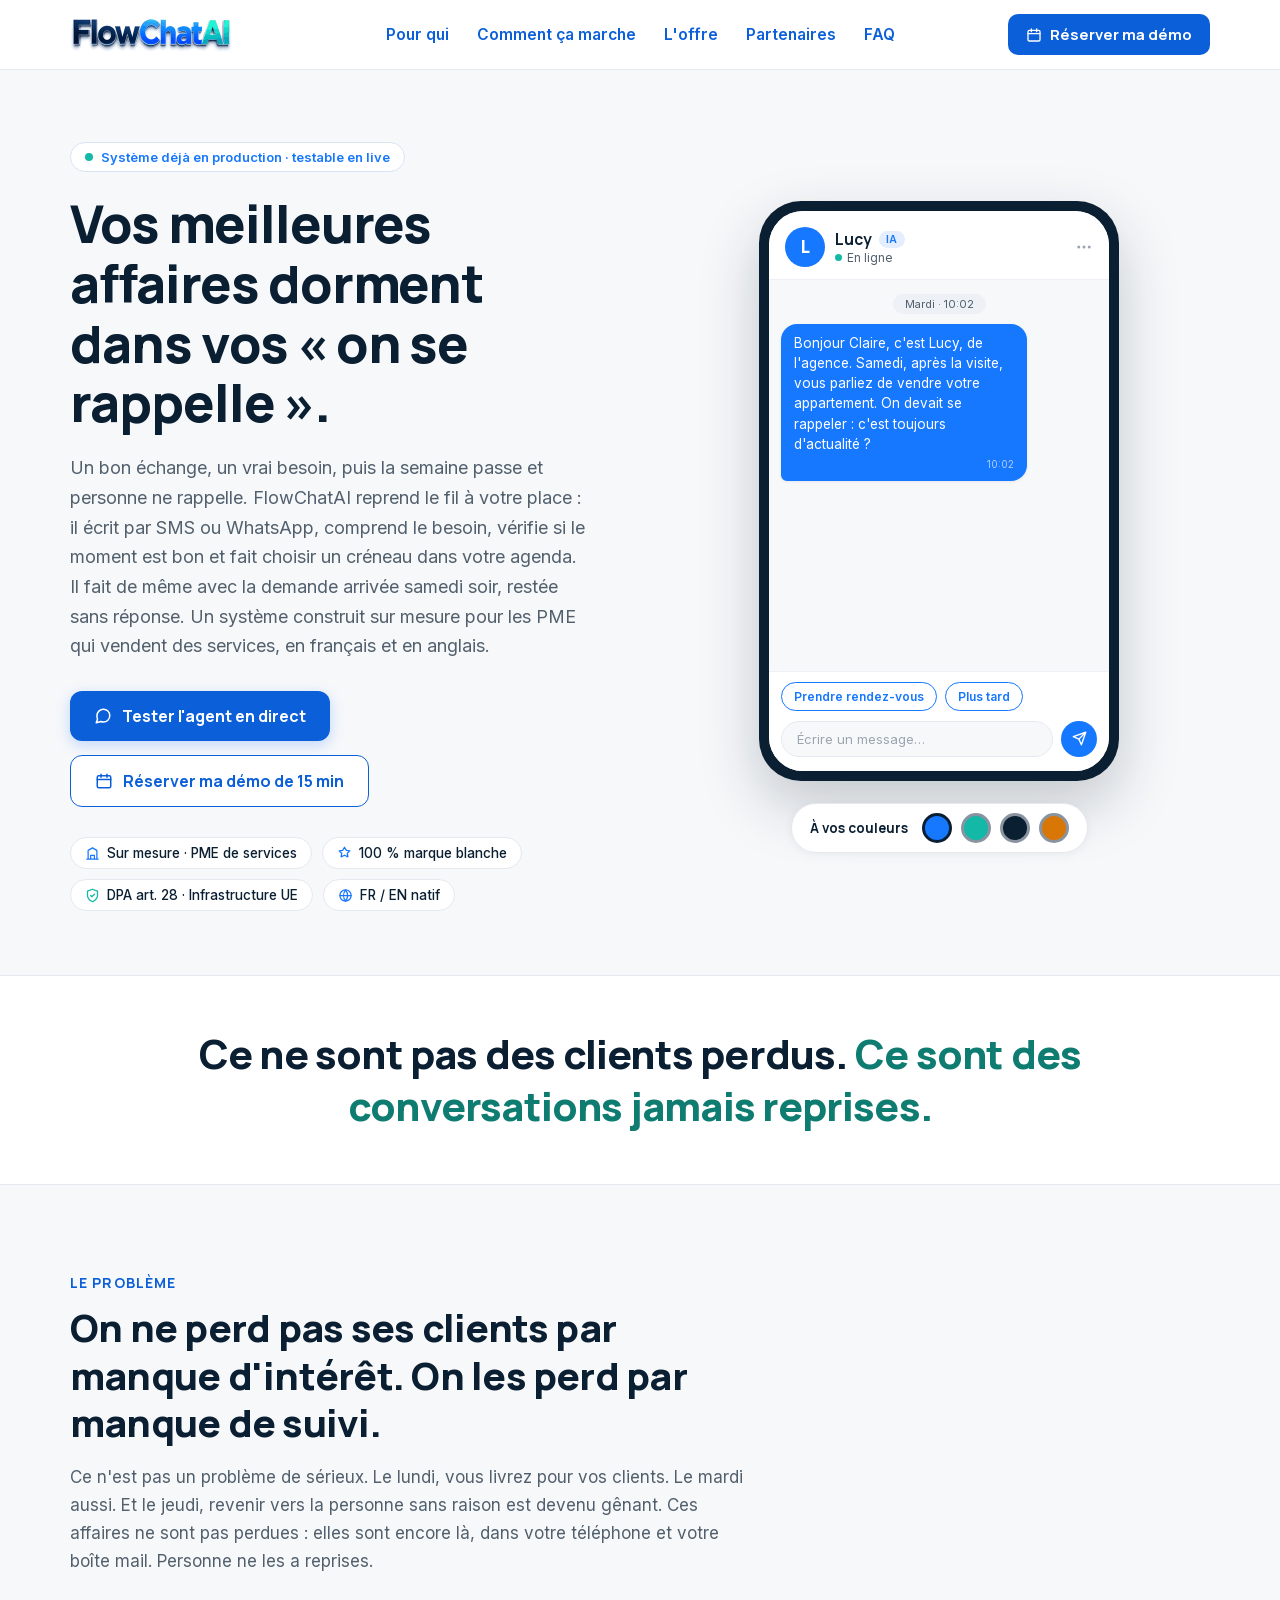
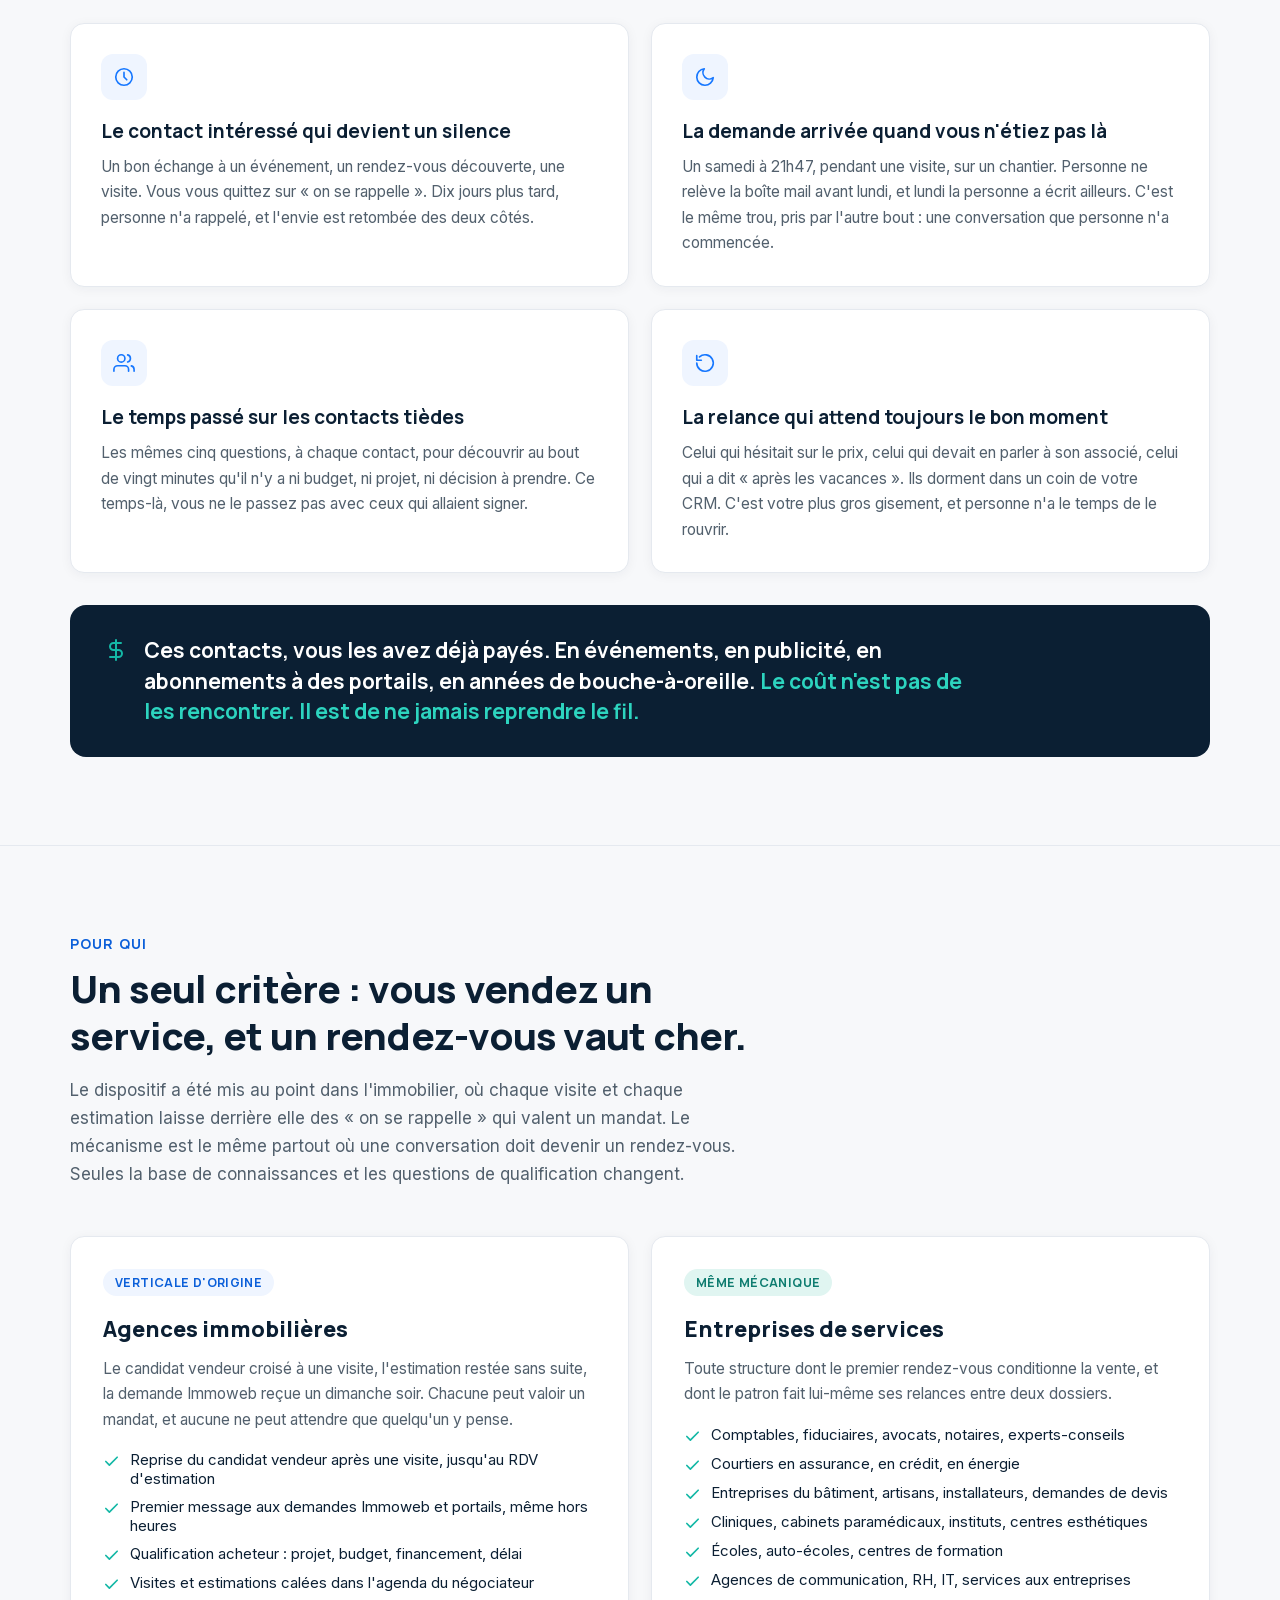
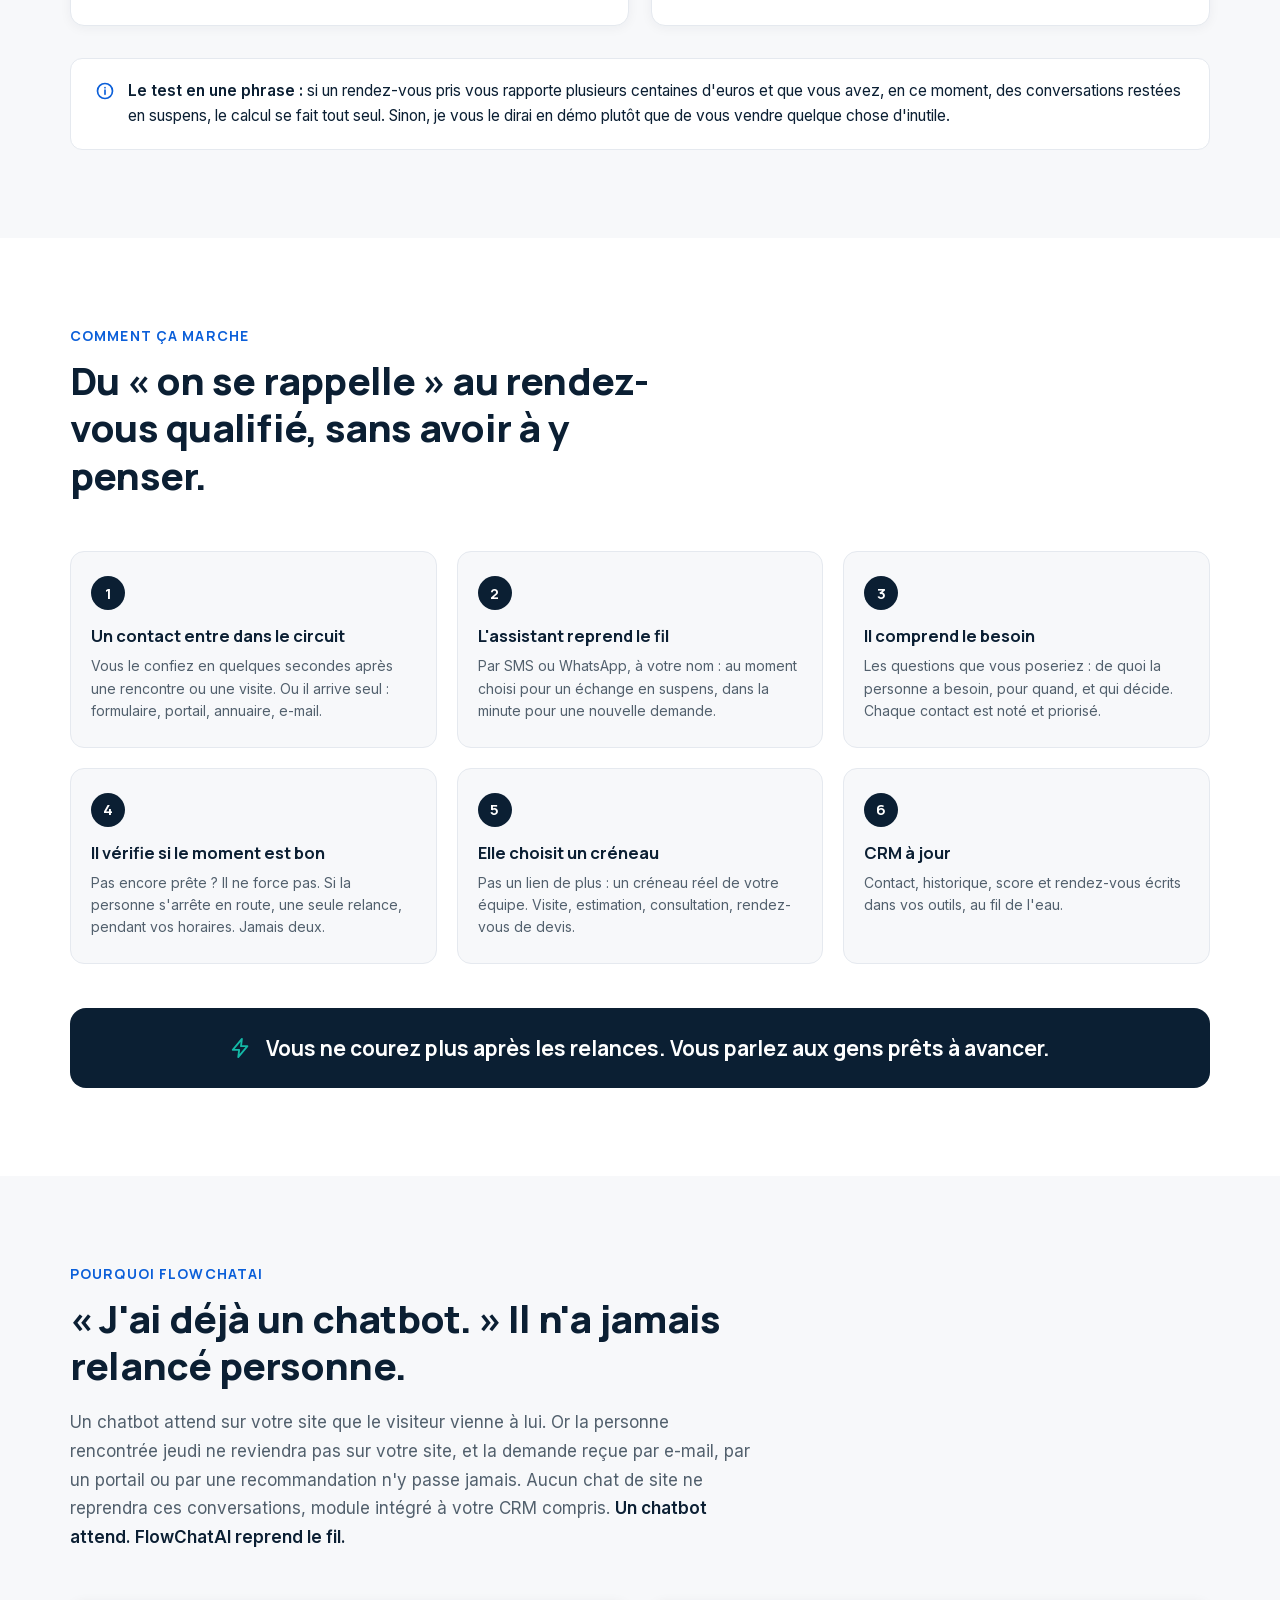
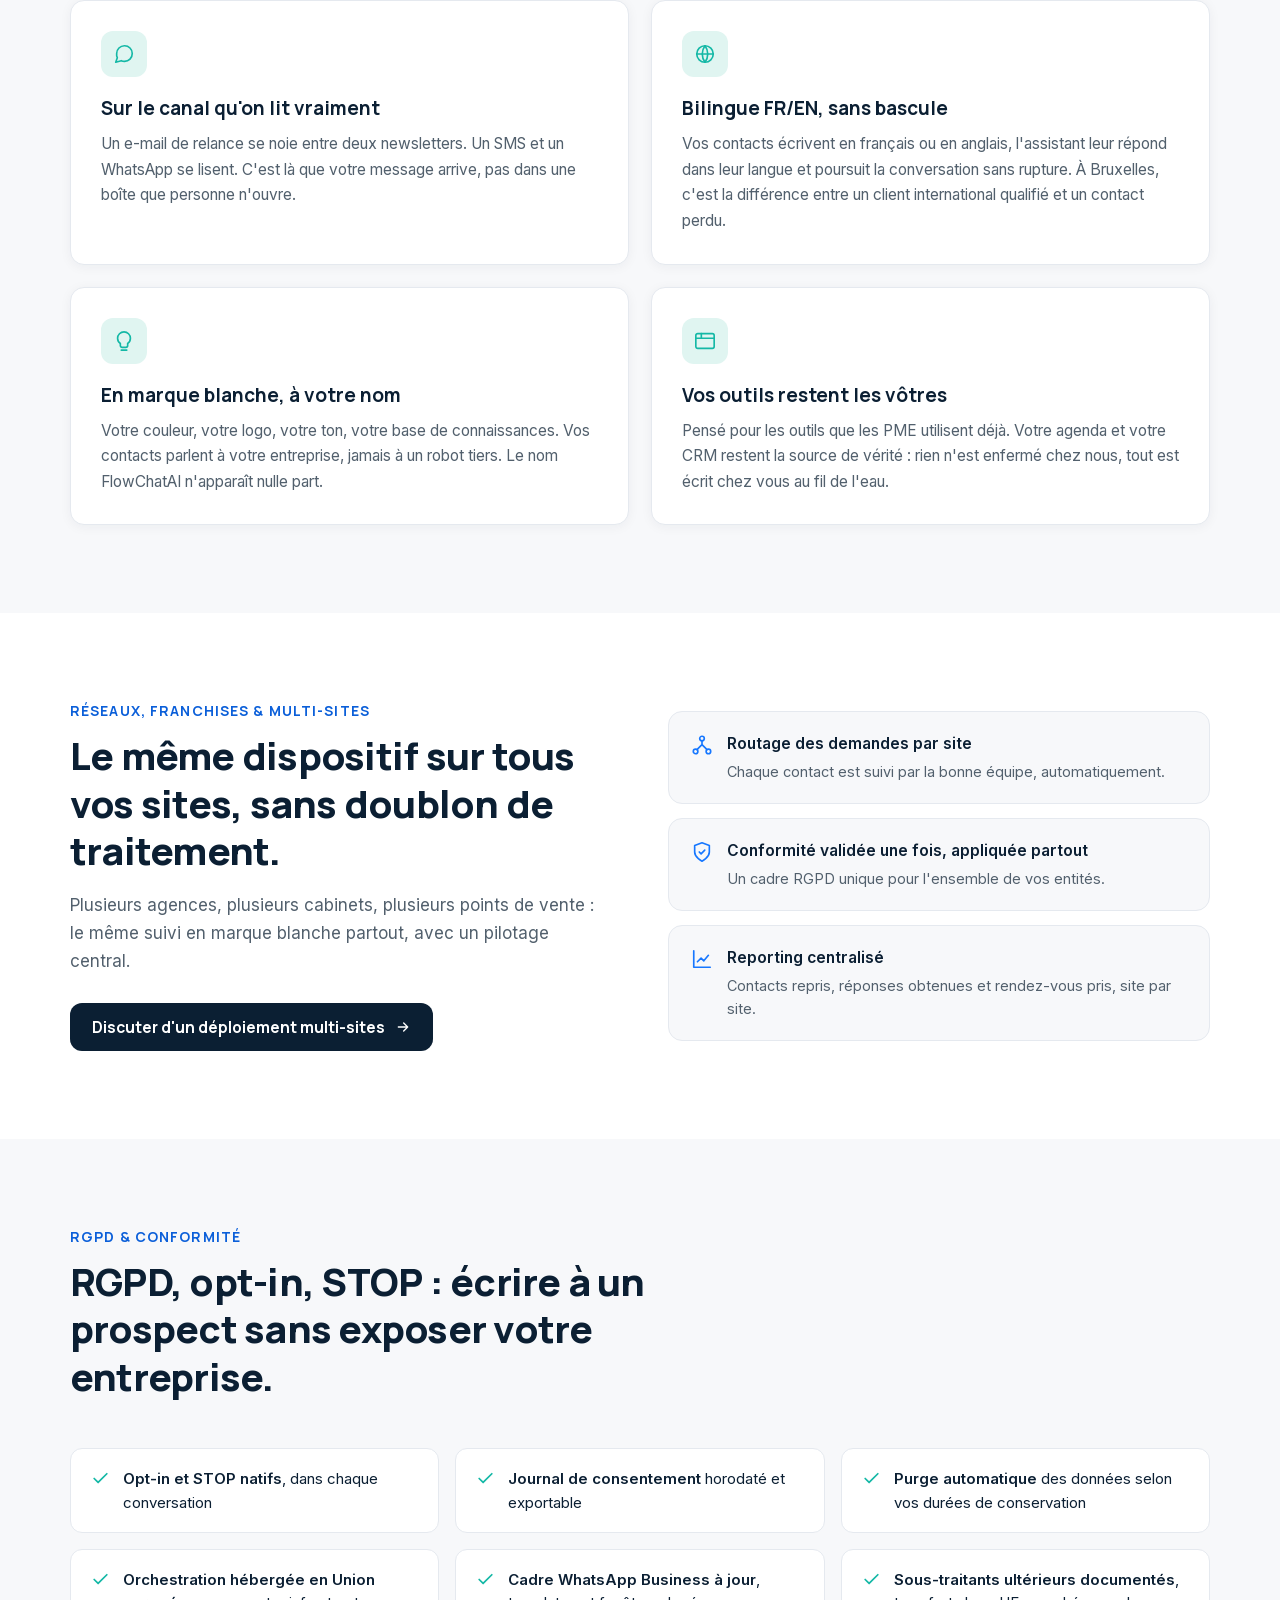
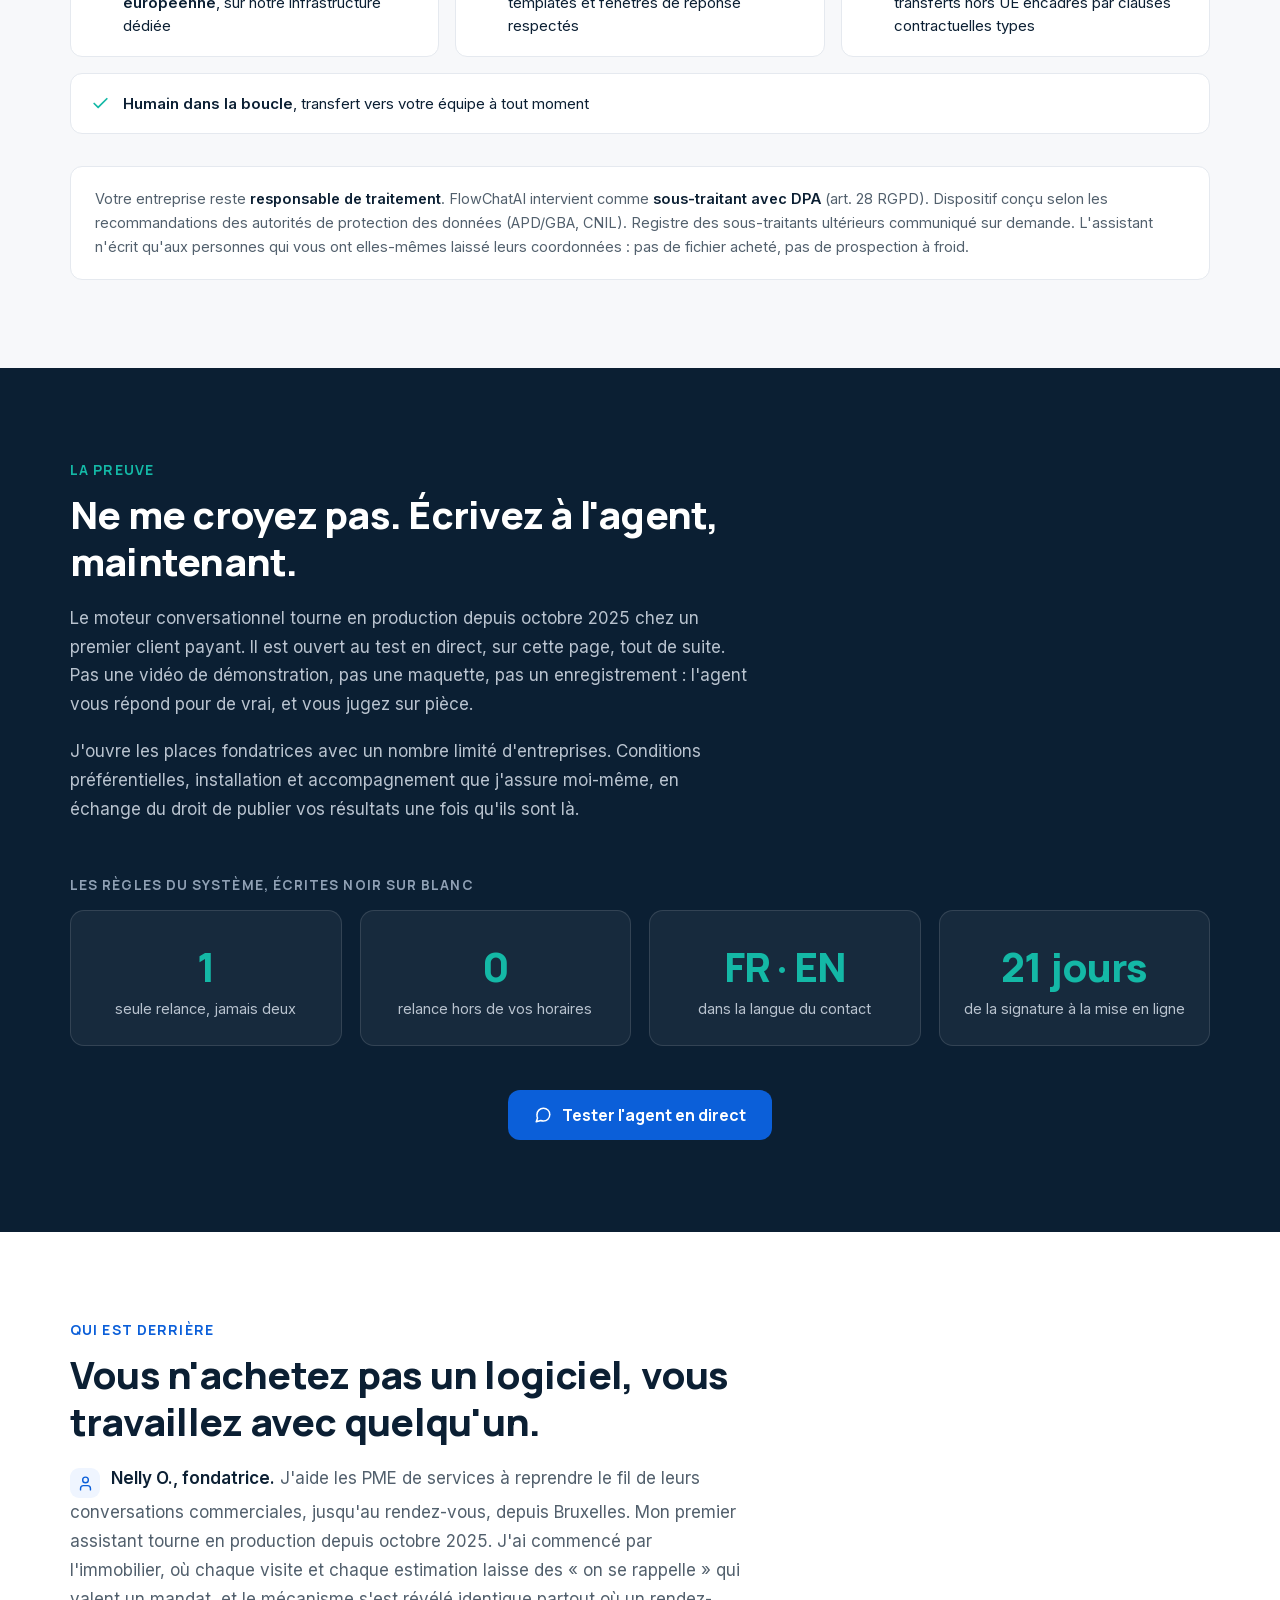
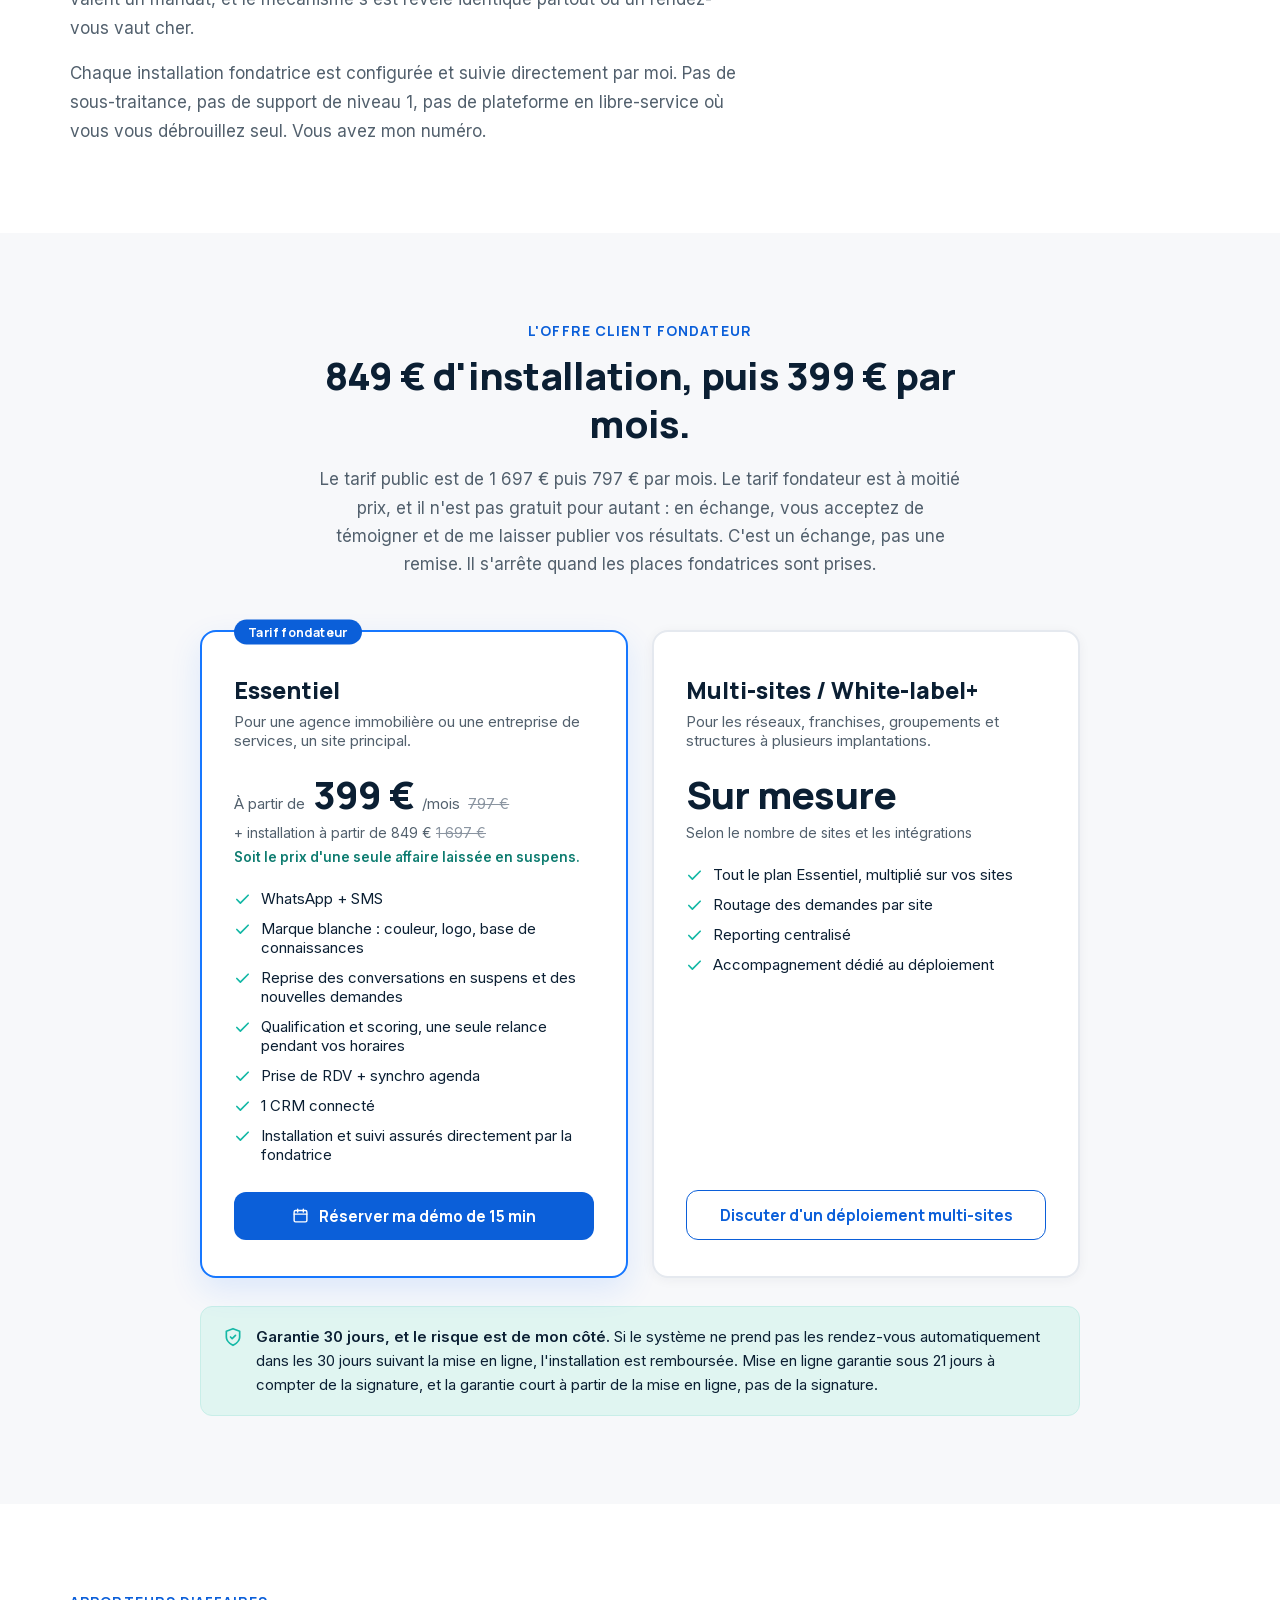
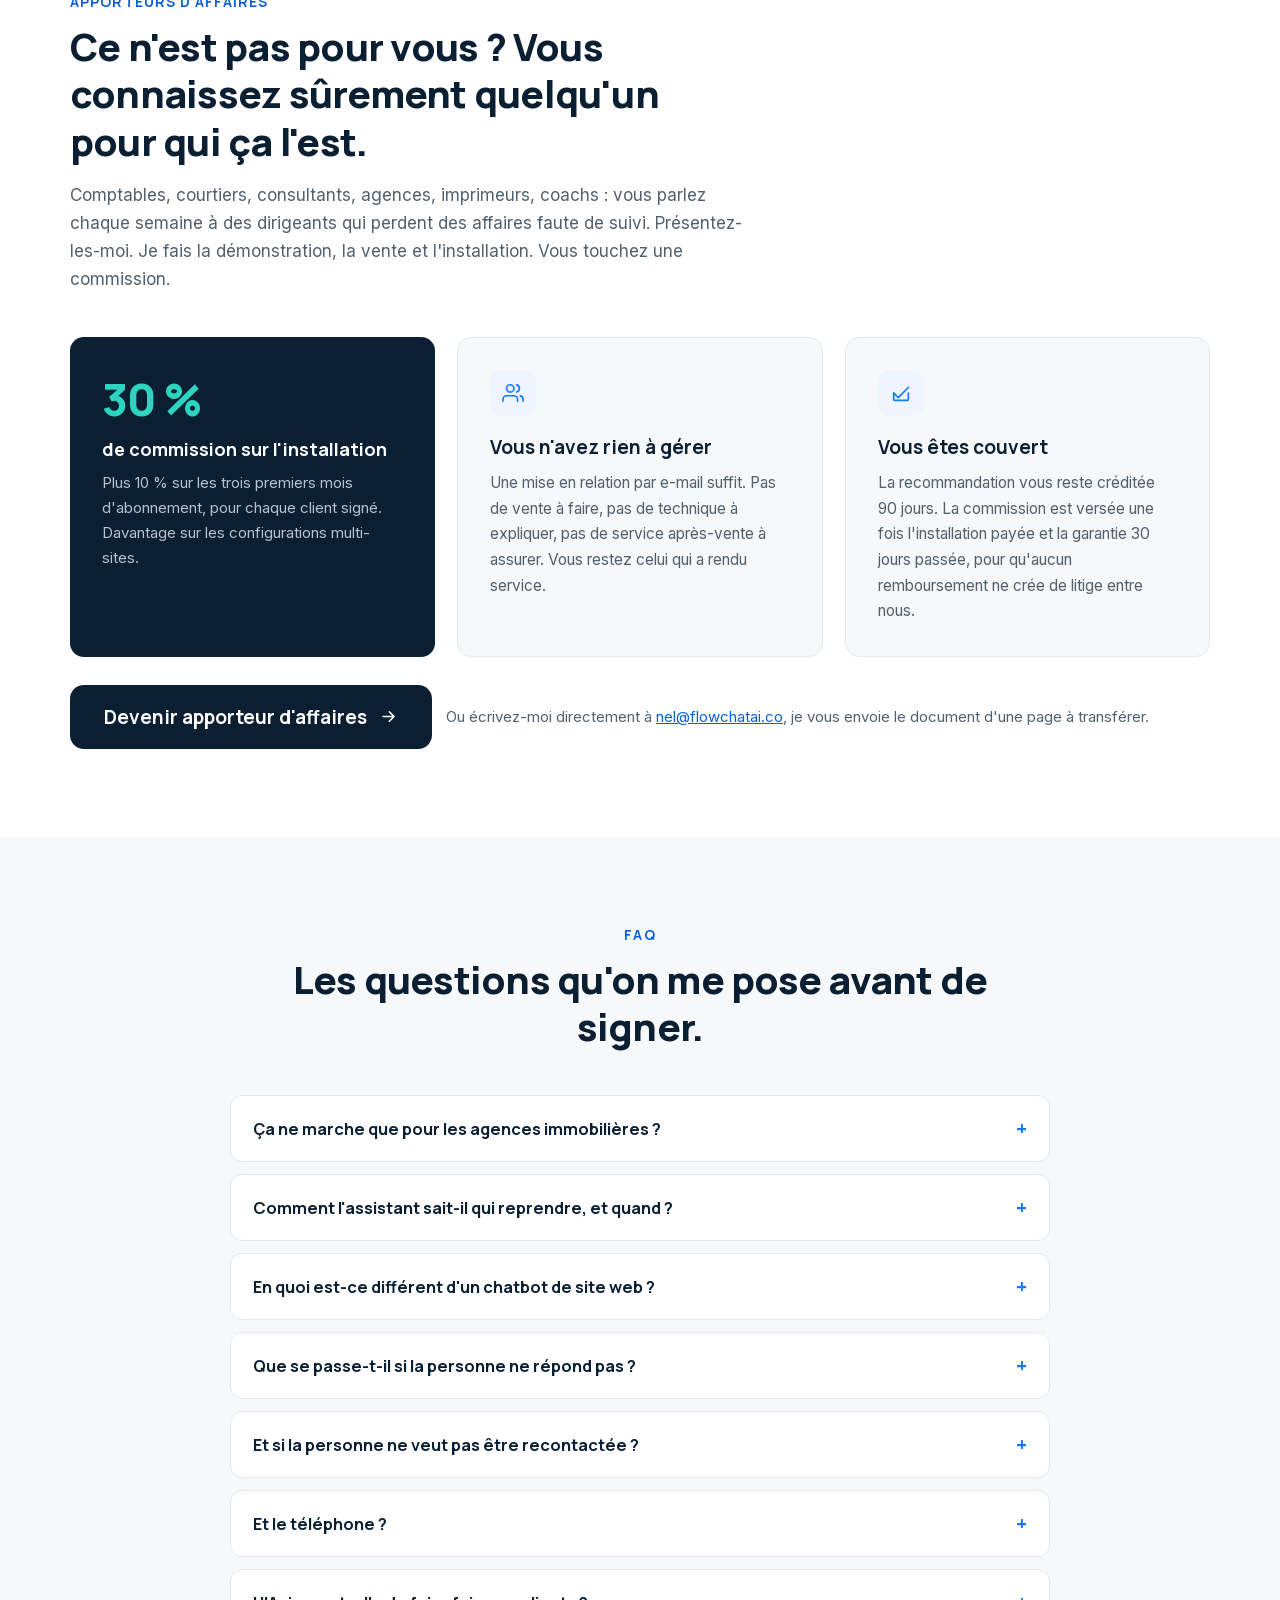
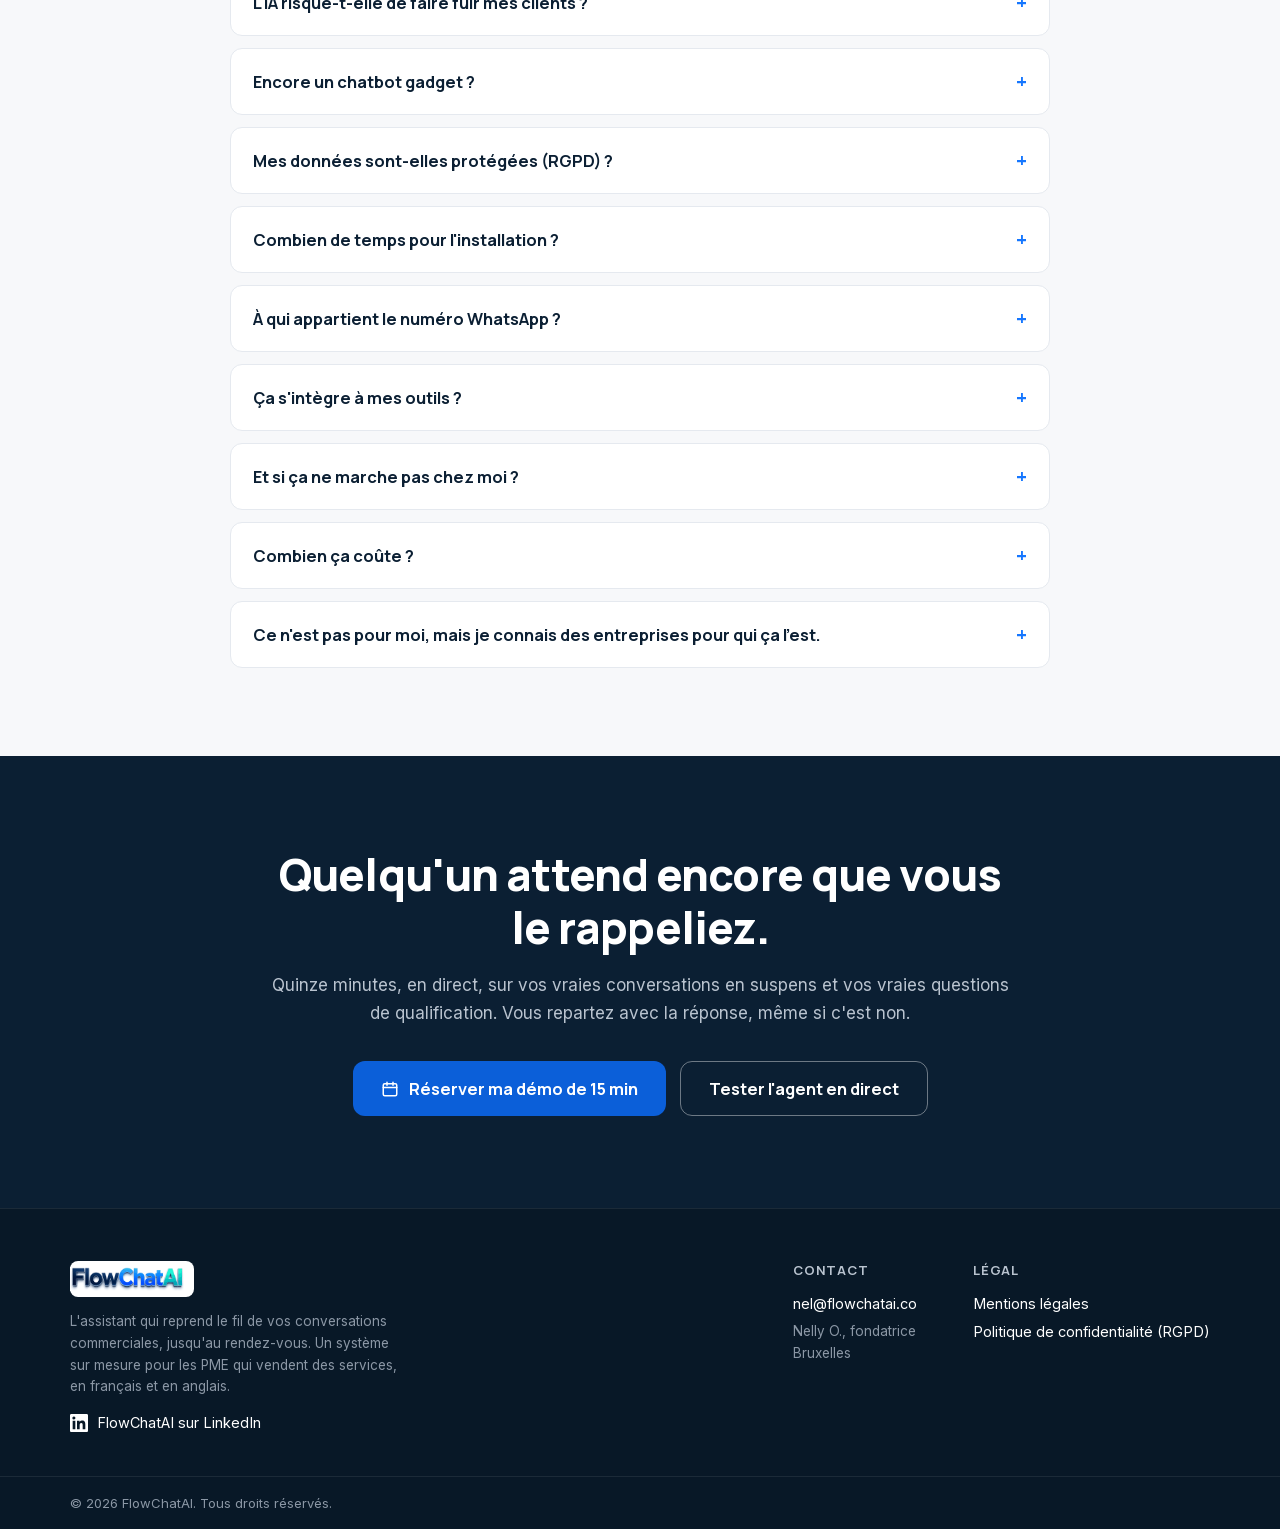
==== commit 4b532b0c: "Retire le ciblage Belgique et France, garde le bilinguisme FR/EN Nouvelle phrase de positionnement :" ====
--- a/index.html
+++ b/index.html
@@ -4,7 +4,7 @@
 <meta charset="utf-8">
 <meta name="viewport" content="width=device-width, initial-scale=1">
 <title>Du « on se rappelle » au rendez-vous qualifié | FlowChatAI</title>
-<meta name="description" content="Un bon échange, puis plus rien. FlowChatAI reprend le fil par SMS et WhatsApp, vérifie si le moment est bon et cale le rendez-vous dans votre agenda. Agences immobilières et entreprises de services." />
+<meta name="description" content="Un bon échange, puis plus rien. FlowChatAI reprend le fil par SMS et WhatsApp, vérifie si le moment est bon et cale le rendez-vous dans votre agenda. Un système sur mesure pour les PME qui vendent des services, en français et en anglais." />
 <meta name="theme-color" content="#0B1F33" />
 <!-- URL canonique absolue. Sans elle, la meme page repondait en 200 sur
      https://flowchatai.co/, https://www.flowchatai.co/ et /index.html :
@@ -17,22 +17,22 @@
 <meta property="og:url" content="https://flowchatai.co/" />
 <meta property="og:site_name" content="FlowChatAI" />
 <meta property="og:locale" content="fr_FR" />
-<meta property="og:locale:alternate" content="fr_BE" />
+<meta property="og:locale:alternate" content="en_GB" />
 <!-- Open Graph impose une URL ABSOLUE. En relatif ("og-image.png"), aucun
      scraper (LinkedIn, WhatsApp, Slack, X, Facebook) ne resolvait l'image :
      les partages sortaient sans visuel.
      Nom de fichier versionne (v2) et non ecrase : LinkedIn met l'image en cache
      PAR URL. Une URL neuve force la recuperation, la ou un ecrasement peut
      resservir l'ancien visuel pendant plusieurs jours. -->
-<meta property="og:image" content="https://flowchatai.co/og-image-v4.png" />
+<meta property="og:image" content="https://flowchatai.co/og-image-v5.png" />
 <meta property="og:image:width" content="1200" />
 <meta property="og:image:height" content="630" />
 <meta property="og:image:type" content="image/png" />
 <meta property="og:image:alt" content="Visuel FlowChatAI sur fond bleu nuit : « Vos meilleures affaires dorment dans vos on se rappelle. On reprend le fil. »" />
 <meta name="twitter:card" content="summary_large_image" />
 <meta name="twitter:title" content="Vos meilleures affaires dorment dans vos « on se rappelle »." />
-<meta name="twitter:description" content="Un bon échange, puis plus rien. FlowChatAI reprend le fil par SMS et WhatsApp et cale le rendez-vous dans votre agenda. Belgique et France." />
-<meta name="twitter:image" content="https://flowchatai.co/og-image-v4.png" />
+<meta name="twitter:description" content="Un bon échange, puis plus rien. FlowChatAI reprend le fil par SMS et WhatsApp et cale le rendez-vous dans votre agenda. Sur mesure pour les PME de services." />
+<meta name="twitter:image" content="https://flowchatai.co/og-image-v5.png" />
 <meta name="twitter:image:alt" content="Visuel FlowChatAI : « Vos meilleures affaires dorment dans vos on se rappelle. On reprend le fil. »" />
 <!-- Icones : site-redaction/favicon/generer-favicons.py. Ordre volontaire,
      le SVG d'abord, le .ico en repli. iOS, Android et les vieux navigateurs
@@ -50,11 +50,11 @@
 <link rel="preload" href="/fonts/manrope-latin.woff2" as="font" type="font/woff2" crossorigin />
 <script type="application/ld+json">
 {"@context":"https://schema.org","@graph":[
-  {"@type":"Organization","@id":"https://flowchatai.co/#organization","name":"FlowChatAI","alternateName":["FlowchatAI","Flowchat AI","Flowchat"],"legalName":"Olymp Automations","url":"https://flowchatai.co/","email":"nel@flowchatai.co","vatID":"BE0479233349","foundingDate":"2025-01-01","sameAs":["https://www.linkedin.com/company/flowchatai-/"],"foundingLocation":{"@type":"Place","name":"Bruxelles, Belgique"},"logo":{"@type":"ImageObject","url":"https://flowchatai.co/assets/logo-flowchatai-large.png","width":966,"height":203},"image":"https://flowchatai.co/og-image-v4.png","address":{"@type":"PostalAddress","streetAddress":"Chaussée de Charleroi 112","postalCode":"1060","addressLocality":"Bruxelles","addressCountry":"BE"},"areaServed":["FR","BE"],"slogan":"Du « on se rappelle » au rendez-vous qualifié","description":"FlowChatAI installe pour les agences immobilières et les entreprises de services de Belgique et de France un assistant en marque blanche qui reprend le fil des conversations commerciales : il écrit par SMS et WhatsApp au contact resté sans suite après un premier échange comme à la demande restée sans réponse, comprend le besoin, vérifie si le moment est bon, cale un rendez-vous dans l'agenda de l'équipe et alimente le CRM.","founder":{"@id":"https://flowchatai.co/#nelly-olympio"},"knowsAbout":["Suivi commercial","Relance des prospects","Qualification de leads","Prise de rendez-vous automatisée","Assistant conversationnel en marque blanche","WhatsApp Business API","SMS conversationnel","Agences immobilières","Entreprises de services","PME"],"contactPoint":{"@type":"ContactPoint","contactType":"sales","email":"nel@flowchatai.co","availableLanguage":["fr","en"],"areaServed":["BE","FR"]}},
+  {"@type":"Organization","@id":"https://flowchatai.co/#organization","name":"FlowChatAI","alternateName":["FlowchatAI","Flowchat AI","Flowchat"],"legalName":"Olymp Automations","url":"https://flowchatai.co/","email":"nel@flowchatai.co","vatID":"BE0479233349","foundingDate":"2025-01-01","sameAs":["https://www.linkedin.com/company/flowchatai-/"],"foundingLocation":{"@type":"Place","name":"Bruxelles, Belgique"},"logo":{"@type":"ImageObject","url":"https://flowchatai.co/assets/logo-flowchatai-large.png","width":966,"height":203},"image":"https://flowchatai.co/og-image-v5.png","address":{"@type":"PostalAddress","streetAddress":"Chaussée de Charleroi 112","postalCode":"1060","addressLocality":"Bruxelles","addressCountry":"BE"},"slogan":"Du « on se rappelle » au rendez-vous qualifié","description":"FlowChatAI construit sur mesure, pour les PME qui vendent des services, un assistant en marque blanche qui reprend le fil des conversations commerciales : il écrit par SMS et WhatsApp au contact resté sans suite après un premier échange comme à la demande restée sans réponse, comprend le besoin, vérifie si le moment est bon, cale un rendez-vous dans l'agenda de l'équipe et alimente le CRM.","founder":{"@id":"https://flowchatai.co/#nelly-olympio"},"knowsAbout":["Suivi commercial","Relance des prospects","Qualification de leads","Prise de rendez-vous automatisée","Assistant conversationnel en marque blanche","WhatsApp Business API","SMS conversationnel","Agences immobilières","Entreprises de services","PME"],"contactPoint":{"@type":"ContactPoint","contactType":"sales","email":"nel@flowchatai.co","availableLanguage":["fr","en"]}},
   {"@type":"Person","@id":"https://flowchatai.co/#nelly-olympio","name":"Nelly Olympio","jobTitle":"Fondatrice","worksFor":{"@id":"https://flowchatai.co/#organization"},"homeLocation":{"@type":"Place","name":"Bruxelles, Belgique"},"knowsLanguage":["fr","en"]},
   {"@type":"WebSite","@id":"https://flowchatai.co/#website","url":"https://flowchatai.co/","name":"FlowChatAI","inLanguage":"fr","publisher":{"@id":"https://flowchatai.co/#organization"}},
-  {"@type":"WebPage","@id":"https://flowchatai.co/#webpage","url":"https://flowchatai.co/","name":"Du « on se rappelle » au rendez-vous qualifié | FlowChatAI","isPartOf":{"@id":"https://flowchatai.co/#website"},"about":{"@id":"https://flowchatai.co/#organization"},"inLanguage":"fr","dateModified":"2026-09-14","primaryImageOfPage":{"@type":"ImageObject","url":"https://flowchatai.co/og-image-v4.png","width":1200,"height":630}},
-  {"@type":"Service","@id":"https://flowchatai.co/#service","name":"Reprise des conversations commerciales et prise de rendez-vous","url":"https://flowchatai.co/","serviceType":"Suivi commercial, qualification et prise de rendez-vous automatisés par SMS et WhatsApp","description":"Un assistant en marque blanche, au nom et aux couleurs de l'entreprise, qui reprend le fil des conversations commerciales. Il écrit par SMS et WhatsApp au contact resté sans suite après un premier échange (rencontre, rendez-vous découverte, visite, message), et dans la minute à la demande reçue par e-mail, formulaire, portail ou annuaire. Il comprend le besoin, vérifie si le moment est bon, propose des créneaux, relance une seule fois pendant les horaires d'ouverture, cale le rendez-vous dans l'agenda de l'équipe et écrit la fiche dans le CRM. Bilingue français et anglais. Pour les agences immobilières et pour toute entreprise de services dont un rendez-vous vaut plusieurs centaines d'euros.","provider":{"@id":"https://flowchatai.co/#organization"},"areaServed":[{"@type":"Country","name":"Belgique"},{"@type":"Country","name":"France"}],"audience":{"@type":"BusinessAudience","name":"Agences immobilières et entreprises de services","audienceType":"Agences immobilières, cabinets et professions libérales, courtiers, consultants, artisans, écoles et centres de formation, cliniques et instituts, agences de services"},"availableChannel":[{"@type":"ServiceChannel","name":"WhatsApp Business"},{"@type":"ServiceChannel","name":"SMS"}],"offers":[{"@type":"Offer","name":"Plan Essentiel, installation","description":"Installation, configuration en marque blanche, base de connaissances et intégrations. Mise en ligne sous 21 jours à compter de la signature. Garantie 30 jours à compter de la mise en ligne.","priceSpecification":{"@type":"PriceSpecification","price":"849","priceCurrency":"EUR","minPrice":"849","valueAddedTaxIncluded":false},"availability":"https://schema.org/InStock"},{"@type":"Offer","name":"Plan Essentiel, abonnement mensuel","priceSpecification":{"@type":"UnitPriceSpecification","price":"399","priceCurrency":"EUR","minPrice":"399","unitCode":"MON","billingIncrement":1,"valueAddedTaxIncluded":false},"availability":"https://schema.org/InStock"}]},
+  {"@type":"WebPage","@id":"https://flowchatai.co/#webpage","url":"https://flowchatai.co/","name":"Du « on se rappelle » au rendez-vous qualifié | FlowChatAI","isPartOf":{"@id":"https://flowchatai.co/#website"},"about":{"@id":"https://flowchatai.co/#organization"},"inLanguage":"fr","dateModified":"2026-09-24","primaryImageOfPage":{"@type":"ImageObject","url":"https://flowchatai.co/og-image-v5.png","width":1200,"height":630}},
+  {"@type":"Service","@id":"https://flowchatai.co/#service","name":"Reprise des conversations commerciales et prise de rendez-vous","url":"https://flowchatai.co/","serviceType":"Suivi commercial, qualification et prise de rendez-vous automatisés par SMS et WhatsApp","description":"Un assistant en marque blanche, au nom et aux couleurs de l'entreprise, qui reprend le fil des conversations commerciales. Il écrit par SMS et WhatsApp au contact resté sans suite après un premier échange (rencontre, rendez-vous découverte, visite, message), et dans la minute à la demande reçue par e-mail, formulaire, portail ou annuaire. Il comprend le besoin, vérifie si le moment est bon, propose des créneaux, relance une seule fois pendant les horaires d'ouverture, cale le rendez-vous dans l'agenda de l'équipe et écrit la fiche dans le CRM. Bilingue français et anglais. Construit sur mesure pour les PME qui vendent des services et dont un rendez-vous vaut plusieurs centaines d'euros, agences immobilières comprises.","provider":{"@id":"https://flowchatai.co/#organization"},"audience":{"@type":"BusinessAudience","name":"PME qui vendent des services","audienceType":"Agences immobilières, cabinets et professions libérales, courtiers, consultants, artisans, écoles et centres de formation, cliniques et instituts, agences de services"},"availableChannel":[{"@type":"ServiceChannel","name":"WhatsApp Business"},{"@type":"ServiceChannel","name":"SMS"}],"offers":[{"@type":"Offer","name":"Plan Essentiel, installation","description":"Installation, configuration en marque blanche, base de connaissances et intégrations. Mise en ligne sous 21 jours à compter de la signature. Garantie 30 jours à compter de la mise en ligne.","priceSpecification":{"@type":"PriceSpecification","price":"849","priceCurrency":"EUR","minPrice":"849","valueAddedTaxIncluded":false},"availability":"https://schema.org/InStock"},{"@type":"Offer","name":"Plan Essentiel, abonnement mensuel","priceSpecification":{"@type":"UnitPriceSpecification","price":"399","priceCurrency":"EUR","minPrice":"399","unitCode":"MON","billingIncrement":1,"valueAddedTaxIncluded":false},"availability":"https://schema.org/InStock"}]},
   {"@type":"FAQPage","@id":"https://flowchatai.co/#faq","inLanguage":"fr","isPartOf":{"@id":"https://flowchatai.co/#website"},"mainEntity":[
     {"@type":"Question","name":"Ça ne marche que pour les agences immobilières ?","acceptedAnswer":{"@type":"Answer","text":"Non. L'immobilier est la verticale où le dispositif a été mis au point, parce que chaque visite et chaque estimation y laisse des « on se rappelle » qui valent un mandat. Le mécanisme est le même pour toute entreprise de services dont un rendez-vous vaut plusieurs centaines d'euros : cabinets et professions libérales, comptables et fiduciaires, courtiers en assurance et en crédit, consultants et formateurs, cliniques et instituts, artisans et entreprises du bâtiment, écoles et auto-écoles, agences de services. Seules la base de connaissances et les questions de qualification changent."}},
     {"@type":"Question","name":"Comment l'assistant sait-il qui reprendre, et quand ?","acceptedAnswer":{"@type":"Answer","text":"Il y a deux portes d'entrée. Après une rencontre, un rendez-vous découverte ou une visite, vous lui confiez le contact en quelques secondes, par un formulaire court ou depuis votre CRM : un nom, un numéro, deux lignes sur ce qui s'est dit et le moment où reprendre contact. Les demandes qui arrivent seules, par formulaire, portail, annuaire ou e-mail, entrent dans le circuit sans que vous ayez rien à faire, et reçoivent un premier message dans la minute."}},
@@ -67,7 +67,7 @@
     {"@type":"Question","name":"Mes données sont-elles protégées (RGPD) ?","acceptedAnswer":{"@type":"Answer","text":"Oui. Opt-in et STOP natifs, journal de consentement horodaté, purge automatique. Notre orchestration est hébergée sur une infrastructure dédiée en Union européenne. Les sous-traitants ultérieurs sont documentés et les transferts hors UE encadrés par clauses contractuelles types. Votre entreprise reste responsable de traitement, FlowChatAI est sous-traitant avec DPA (art. 28)."}},
     {"@type":"Question","name":"Combien de temps pour l'installation ?","acceptedAnswer":{"@type":"Answer","text":"21 jours entre la signature et la mise en ligne : configuration de votre marque blanche, de votre base de connaissances et de vos intégrations, avec une phase de test avant activation. La garantie 30 jours démarre le jour de la mise en ligne, pas à la signature."}},
     {"@type":"Question","name":"À qui appartient le numéro WhatsApp ?","acceptedAnswer":{"@type":"Answer","text":"Pendant la phase pilote, le numéro est ouvert et opéré par FlowChatAI, mais il affiche le nom de votre entreprise : vos contacts ne voient que vous. À la signature, le numéro et l'assistant basculent sur le compte WhatsApp Business de votre entreprise, dont vous restez propriétaire. Vos contacts et vos rendez-vous sont écrits dans votre CRM au fil de l'eau, ils vous restent donc quoi qu'il arrive."}},
-    {"@type":"Question","name":"Ça s'intègre à mes outils ?","acceptedAnswer":{"@type":"Answer","text":"Oui. WhatsApp Business et SMS, votre agenda et votre CRM, avec une orchestration pensée pour les outils du marché français et belge."}},
+    {"@type":"Question","name":"Ça s'intègre à mes outils ?","acceptedAnswer":{"@type":"Answer","text":"Oui. WhatsApp Business et SMS, votre agenda et votre CRM, avec une orchestration pensée pour les outils que les PME utilisent déjà."}},
     {"@type":"Question","name":"Et si ça ne marche pas chez moi ?","acceptedAnswer":{"@type":"Answer","text":"Garantie 30 jours. Si le système ne prend pas les rendez-vous automatiquement dans les 30 jours suivant la mise en ligne, l'installation est remboursée."}},
     {"@type":"Question","name":"Combien ça coûte ?","acceptedAnswer":{"@type":"Answer","text":"Tarif fondateur : plan Essentiel à partir de 399 € par mois, installation à partir de 849 €. Le tarif public est de 797 € par mois et 1 697 € d'installation. Plan Multi-sites / White-label+ sur mesure, selon votre organisation."}},
     {"@type":"Question","name":"Ce n'est pas pour moi, mais je connais des entreprises pour qui ça l'est.","acceptedAnswer":{"@type":"Answer","text":"Alors parlons du programme d'apporteurs d'affaires : 30 % de commission sur l'installation et 10 % sur les trois premiers mois d'abonnement, pour chaque client signé. Vous faites la mise en relation, je fais la démonstration, la vente et l'installation."}}
@@ -331,7 +331,7 @@
           Système déjà en production · testable en live
         </span>
         <h1 class="hero-title" style="font-family:Manrope,sans-serif;font-weight:800;font-size:clamp(34px,4.4vw,52px);line-height:1.15;letter-spacing:-0.02em;color:#0B1F33;margin:0 0 20px">Vos meilleures affaires dorment dans vos «&nbsp;on se rappelle&nbsp;».</h1>
-        <p class="hero-sub" style="font-size:18px;line-height:1.65;margin:0 0 30px;max-width:520px">Un bon échange, un vrai besoin, puis la semaine passe et personne ne rappelle. FlowChatAI reprend le fil à votre place&nbsp;: il écrit par SMS ou WhatsApp, comprend le besoin, vérifie si le moment est bon et fait choisir un créneau dans votre agenda. Il fait de même avec la demande arrivée samedi soir, restée sans réponse. Pour les agences immobilières et les entreprises de services, en Belgique et en France.</p>
+        <p class="hero-sub" style="font-size:18px;line-height:1.65;margin:0 0 30px;max-width:520px">Un bon échange, un vrai besoin, puis la semaine passe et personne ne rappelle. FlowChatAI reprend le fil à votre place&nbsp;: il écrit par SMS ou WhatsApp, comprend le besoin, vérifie si le moment est bon et fait choisir un créneau dans votre agenda. Il fait de même avec la demande arrivée samedi soir, restée sans réponse. Un système construit sur mesure pour les PME qui vendent des services, en français et en anglais.</p>
         <div class="hero-actions" style="display:flex;gap:14px;flex-wrap:wrap;margin-bottom:30px">
           <button type="button" data-open-agent class="btn-blue" style="display:inline-flex;align-items:center;gap:10px;background:#1677FF;color:#FFFFFF;border:none;font-family:Manrope,sans-serif;font-weight:700;font-size:16px;padding:14px 24px;border-radius:12px;cursor:pointer;box-shadow:0 4px 14px rgba(22,119,255,0.25)">
             <svg width="18" height="18" viewBox="0 0 24 24" fill="none" stroke="currentColor" stroke-width="2" stroke-linecap="round" stroke-linejoin="round" aria-hidden="true"><path d="M21 11.5a8.38 8.38 0 0 1-8.5 8.5 8.6 8.6 0 0 1-3.5-.7L3 21l1.7-5A8.38 8.38 0 0 1 4 11.5 8.5 8.5 0 0 1 12.5 3 8.38 8.38 0 0 1 21 11.5z"/></svg>
@@ -345,7 +345,7 @@
         <ul class="hero-badges" style="display:flex;gap:10px;flex-wrap:wrap;list-style:none;margin:0;padding:0">
           <li style="display:inline-flex;align-items:center;gap:7px;background:#FFFFFF;border:1px solid #E5E9EF;border-radius:999px;padding:7px 14px;font-size:13.5px;font-weight:500;color:#0B1F33">
             <svg width="15" height="15" viewBox="0 0 24 24" fill="none" stroke="#1677FF" stroke-width="2" stroke-linecap="round" stroke-linejoin="round" aria-hidden="true"><path d="M3 21h18M5 21V7l7-4 7 4v14M9 21v-6h6v6"/></svg>
-            Immobilier &amp; services · BE / FR
+            Sur mesure · PME de services
           </li>
           <li style="display:inline-flex;align-items:center;gap:7px;background:#FFFFFF;border:1px solid #E5E9EF;border-radius:999px;padding:7px 14px;font-size:13.5px;font-weight:500;color:#0B1F33">
             <svg width="15" height="15" viewBox="0 0 24 24" fill="none" stroke="#1677FF" stroke-width="2" stroke-linecap="round" stroke-linejoin="round" aria-hidden="true"><path d="M12 2l3 5 5.5.8-4 3.9.9 5.6L12 14.8 6.6 17.3l.9-5.6-4-3.9L9 7z"/></svg>
@@ -587,7 +587,7 @@
             <svg width="22" height="22" viewBox="0 0 24 24" fill="none" stroke="#14B8A6" stroke-width="1.8" stroke-linecap="round" stroke-linejoin="round" aria-hidden="true"><rect x="2" y="4" width="20" height="16" rx="2"/><path d="M2 9h20M8 4v5"/></svg>
           </span>
           <h3 style="font-family:Manrope,sans-serif;font-weight:700;font-size:19px;color:#0B1F33;margin:0 0 10px">Vos outils restent les vôtres</h3>
-          <p style="font-size:15.5px;line-height:1.65;margin:0">Pensé pour les outils du marché belge et français. Votre agenda et votre CRM restent la source de vérité&nbsp;: rien n'est enfermé chez nous, tout est écrit chez vous au fil de l'eau.</p>
+          <p style="font-size:15.5px;line-height:1.65;margin:0">Pensé pour les outils que les PME utilisent déjà. Votre agenda et votre CRM restent la source de vérité&nbsp;: rien n'est enfermé chez nous, tout est écrit chez vous au fil de l'eau.</p>
         </article>
       </div>
     </div>
@@ -659,7 +659,7 @@
           <span><strong style="font-weight:600">Humain dans la boucle</strong>, transfert vers votre équipe à tout moment</span>
         </li>
       </ul>
-      <p class="reveal" style="background:#FFFFFF;border:1px solid #E5E9EF;border-radius:12px;padding:20px 24px;font-size:14.5px;line-height:1.65;margin:0;color:#52606D">Votre entreprise reste <strong style="color:#0B1F33;font-weight:600">responsable de traitement</strong>. FlowChatAI intervient comme <strong style="color:#0B1F33;font-weight:600">sous-traitant avec DPA</strong> (art. 28 RGPD). Dispositif conçu selon les recommandations de la CNIL (France) et de l'APD/GBA (Belgique). Registre des sous-traitants ultérieurs communiqué sur demande. L'assistant n'écrit qu'aux personnes qui vous ont elles-mêmes laissé leurs coordonnées&nbsp;: pas de fichier acheté, pas de prospection à froid.</p>
+      <p class="reveal" style="background:#FFFFFF;border:1px solid #E5E9EF;border-radius:12px;padding:20px 24px;font-size:14.5px;line-height:1.65;margin:0;color:#52606D">Votre entreprise reste <strong style="color:#0B1F33;font-weight:600">responsable de traitement</strong>. FlowChatAI intervient comme <strong style="color:#0B1F33;font-weight:600">sous-traitant avec DPA</strong> (art. 28 RGPD). Dispositif conçu selon les recommandations des autorités de protection des données (APD/GBA, CNIL). Registre des sous-traitants ultérieurs communiqué sur demande. L'assistant n'écrit qu'aux personnes qui vous ont elles-mêmes laissé leurs coordonnées&nbsp;: pas de fichier acheté, pas de prospection à froid.</p>
     </div>
   </section>
 
@@ -870,7 +870,7 @@
         </details>
         <details class="faq-item" style="background:#FFFFFF;border:1px solid #E5E9EF;border-radius:12px;padding:0 22px">
           <summary style="display:flex;justify-content:space-between;align-items:center;gap:16px;cursor:pointer;padding:19px 0;font-family:Manrope,sans-serif;font-weight:700;font-size:16.5px;color:#0B1F33;list-style:none">Ça s'intègre à mes outils ?<span aria-hidden="true" class="faq-plus" style="color:#1677FF;font-size:20px;font-weight:600;flex-shrink:0">+</span></summary>
-          <p style="margin:0;padding:0 0 20px;font-size:15.5px;line-height:1.65">Oui. WhatsApp Business et SMS, votre agenda et votre CRM, avec une orchestration pensée pour les outils du marché français et belge.</p>
+          <p style="margin:0;padding:0 0 20px;font-size:15.5px;line-height:1.65">Oui. WhatsApp Business et SMS, votre agenda et votre CRM, avec une orchestration pensée pour les outils que les PME utilisent déjà.</p>
         </details>
         <details class="faq-item" style="background:#FFFFFF;border:1px solid #E5E9EF;border-radius:12px;padding:0 22px">
           <summary style="display:flex;justify-content:space-between;align-items:center;gap:16px;cursor:pointer;padding:19px 0;font-family:Manrope,sans-serif;font-weight:700;font-size:16.5px;color:#0B1F33;list-style:none">Et si ça ne marche pas chez moi ?<span aria-hidden="true" class="faq-plus" style="color:#1677FF;font-size:20px;font-weight:600;flex-shrink:0">+</span></summary>
@@ -912,7 +912,7 @@
         <span style="display:flex;align-items:center;gap:10px;margin-bottom:14px">
           <span style="background:#FFFFFF;border-radius:8px;padding:6px 10px 6px 0;display:inline-flex;align-items:center"><img src="assets/logo-flowchatai.png" alt="FlowChatAI" width="114" height="24" style="height:24px;width:auto;display:block" /></span>
         </span>
-        <p style="font-size:13.5px;line-height:1.6;color:#8B97A5;margin:0 0 16px">L'assistant qui reprend le fil de vos conversations commerciales, jusqu'au rendez-vous. Agences immobilières et entreprises de services, en Belgique et en France.</p>
+        <p style="font-size:13.5px;line-height:1.6;color:#8B97A5;margin:0 0 16px">L'assistant qui reprend le fil de vos conversations commerciales, jusqu'au rendez-vous. Un système sur mesure pour les PME qui vendent des services, en français et en anglais.</p>
         <!-- rel="me" : marque explicitement ce lien comme designant la meme
              entite, ce qui corrobore le sameAs declare dans le JSON-LD. -->
         <a href="https://www.linkedin.com/company/flowchatai-/" target="_blank" rel="me noopener" class="footlink" style="display:inline-flex;align-items:center;gap:9px;color:#FFFFFF;text-decoration:none;font-size:14.5px">
@@ -924,7 +924,7 @@
         <div>
           <p style="font-family:Manrope,sans-serif;font-weight:700;font-size:13px;letter-spacing:0.06em;text-transform:uppercase;color:#B9C3CF;margin:0 0 14px">Contact</p>
           <p style="margin:0 0 8px"><a href="mailto:nel@flowchatai.co" class="footlink" style="color:#FFFFFF;text-decoration:none;font-size:14.5px">nel@flowchatai.co</a></p>
-          <p style="font-size:13.5px;color:#8B97A5;margin:0;line-height:1.6">Nelly O., fondatrice<br />Bruxelles, Belgique</p>
+          <p style="font-size:13.5px;color:#8B97A5;margin:0;line-height:1.6">Nelly O., fondatrice<br />Bruxelles</p>
         </div>
         <div>
           <p style="font-family:Manrope,sans-serif;font-weight:700;font-size:13px;letter-spacing:0.06em;text-transform:uppercase;color:#B9C3CF;margin:0 0 14px">Légal</p>
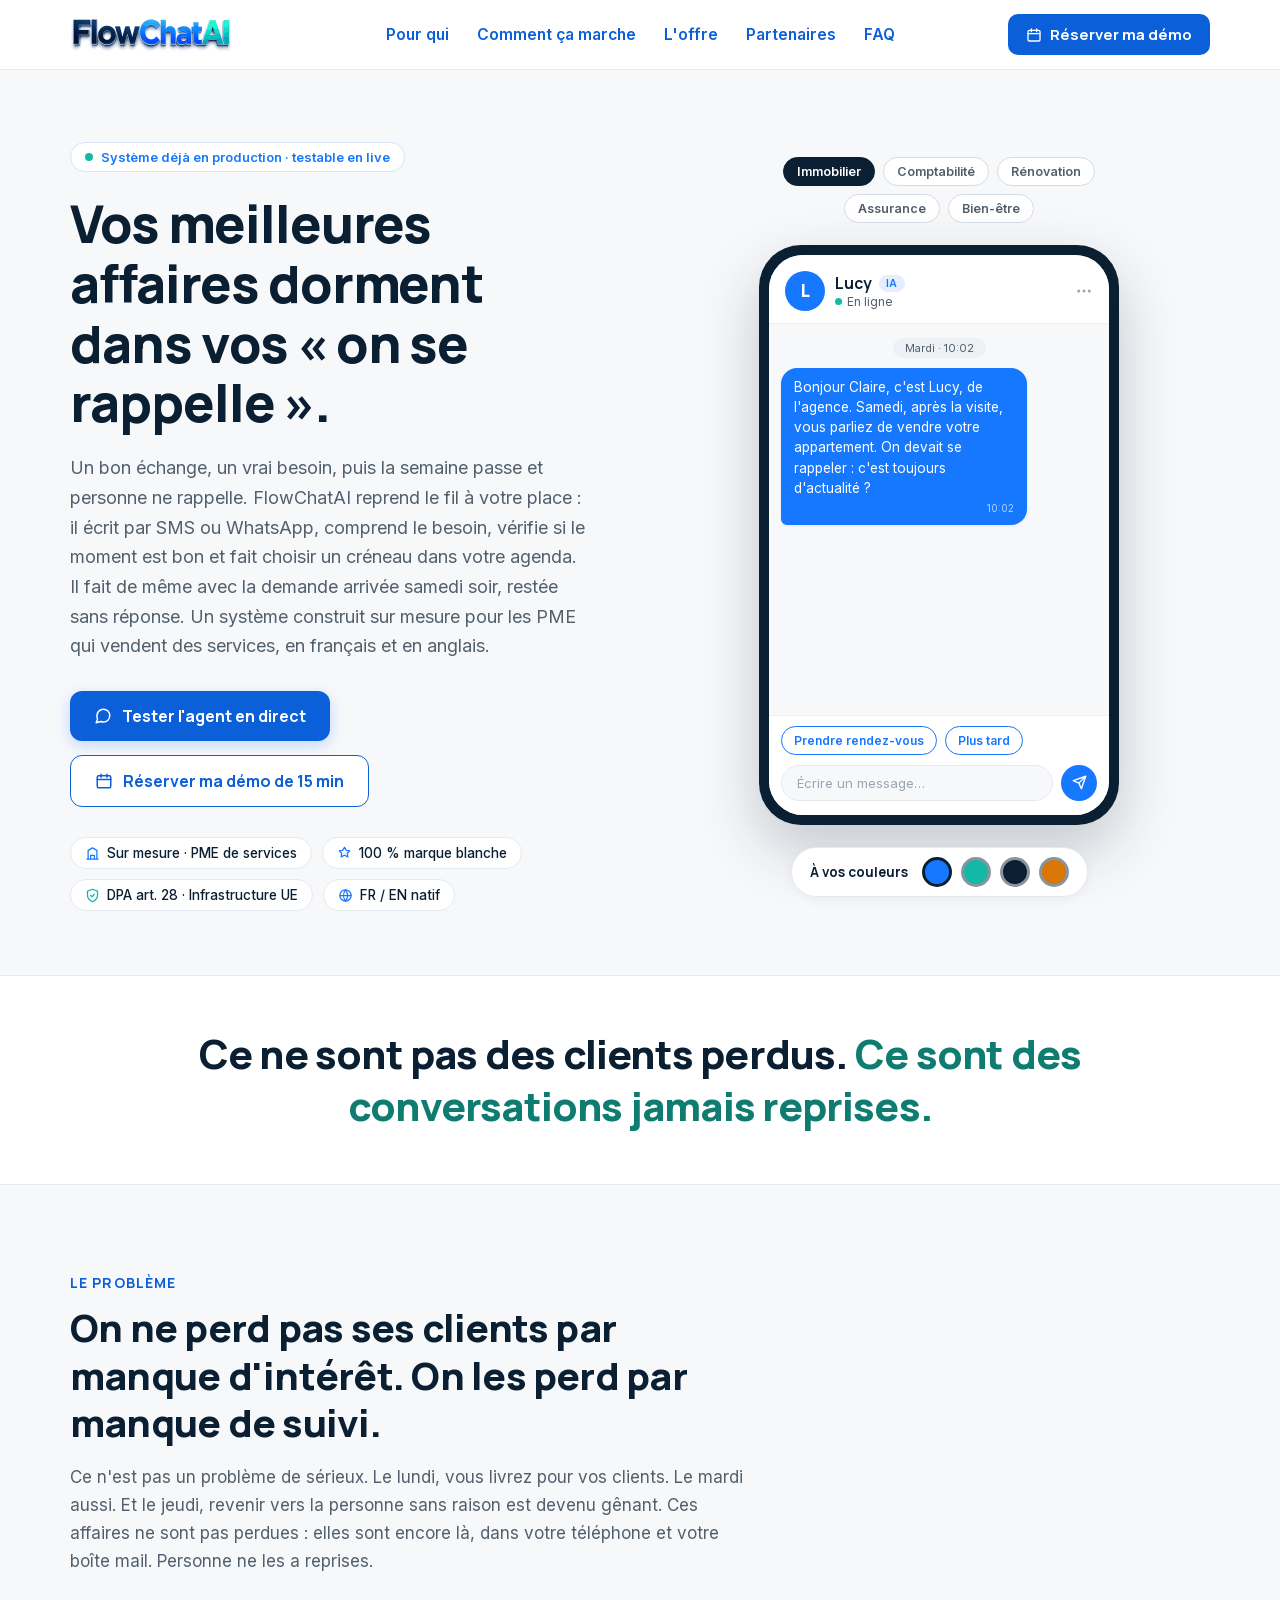
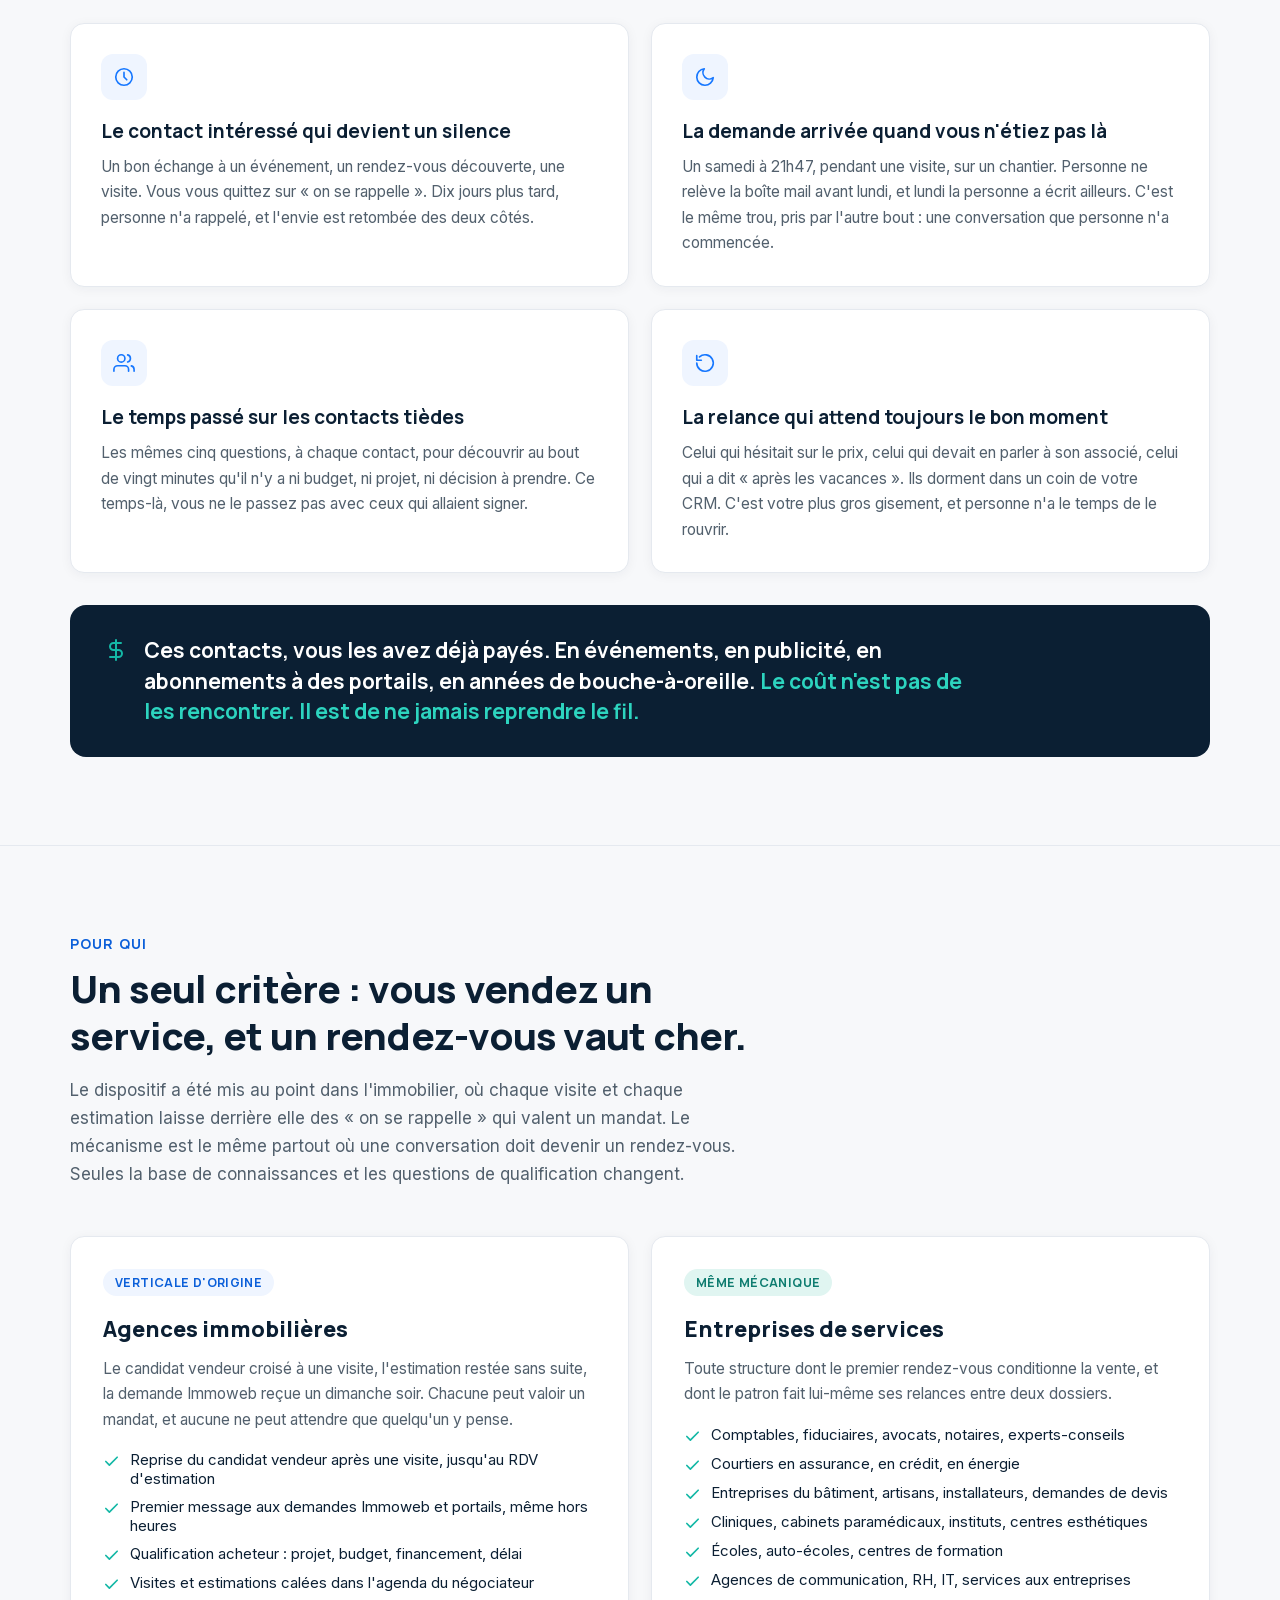
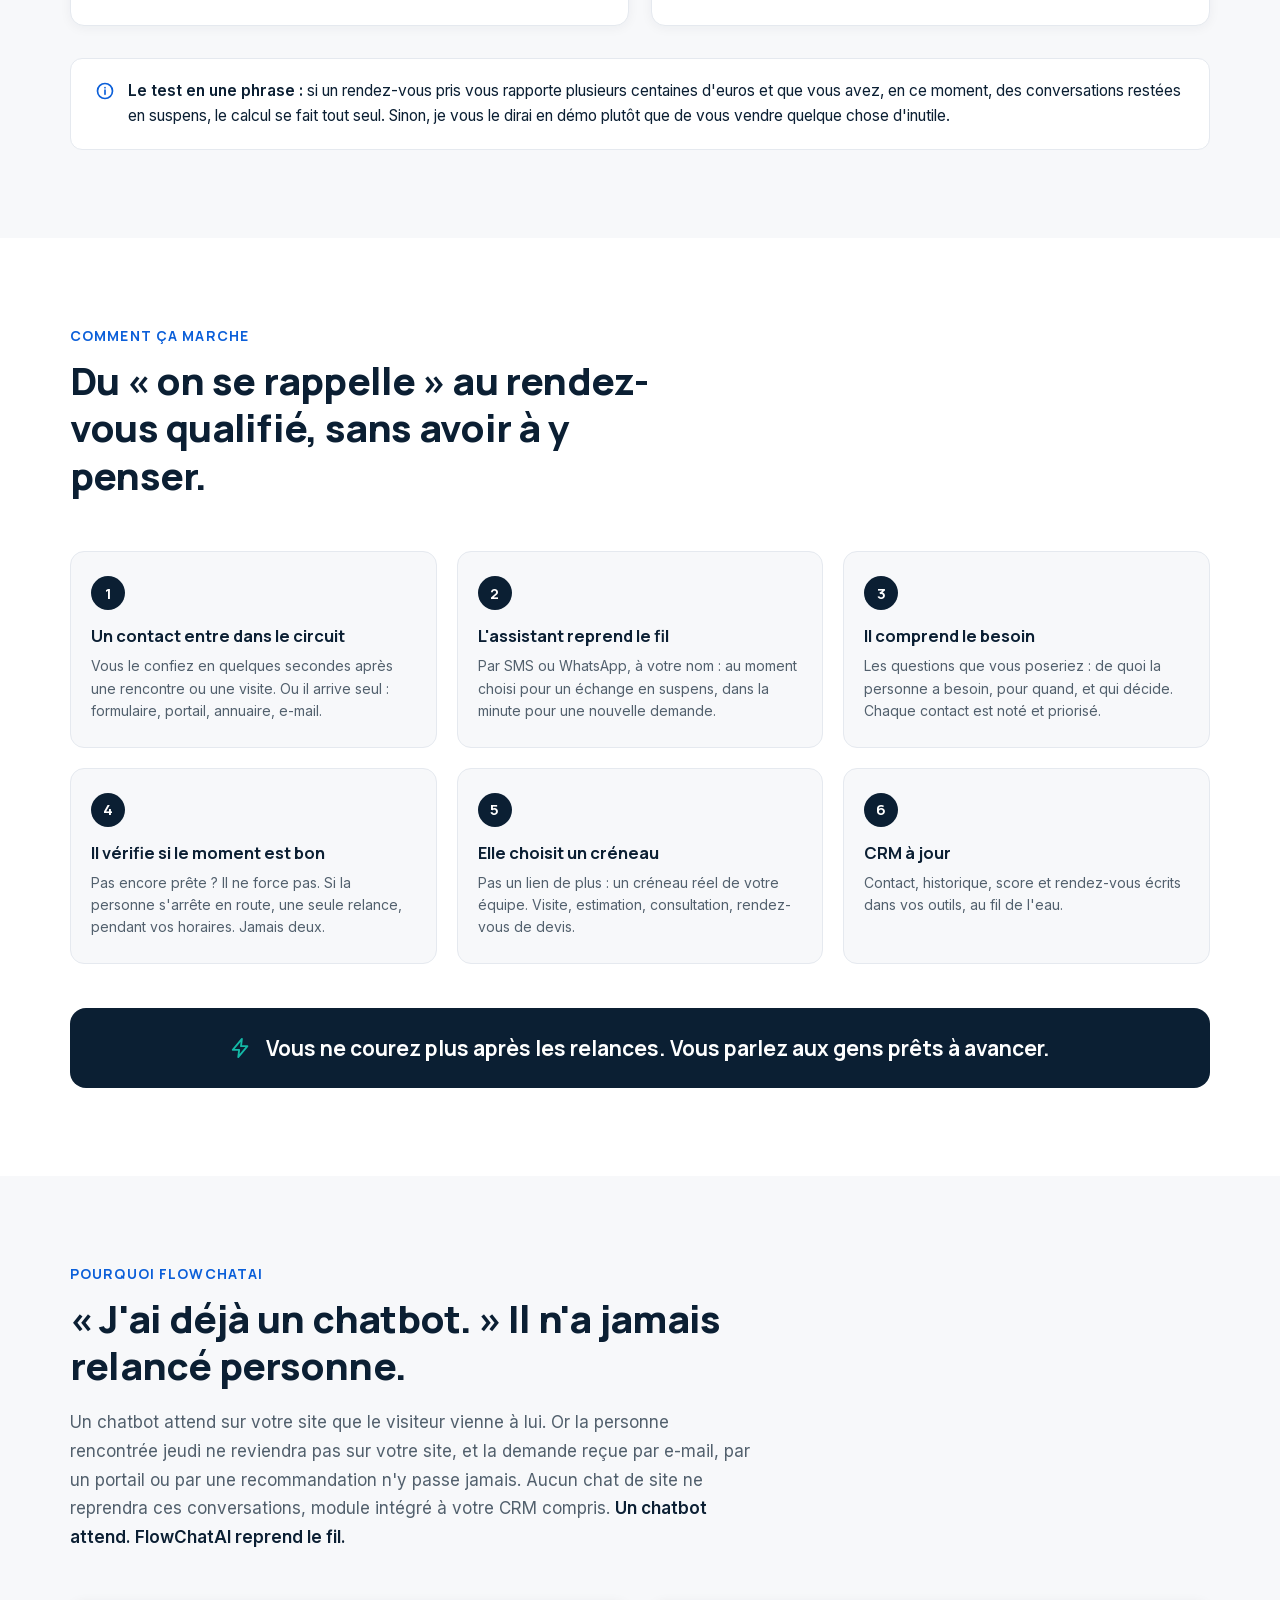
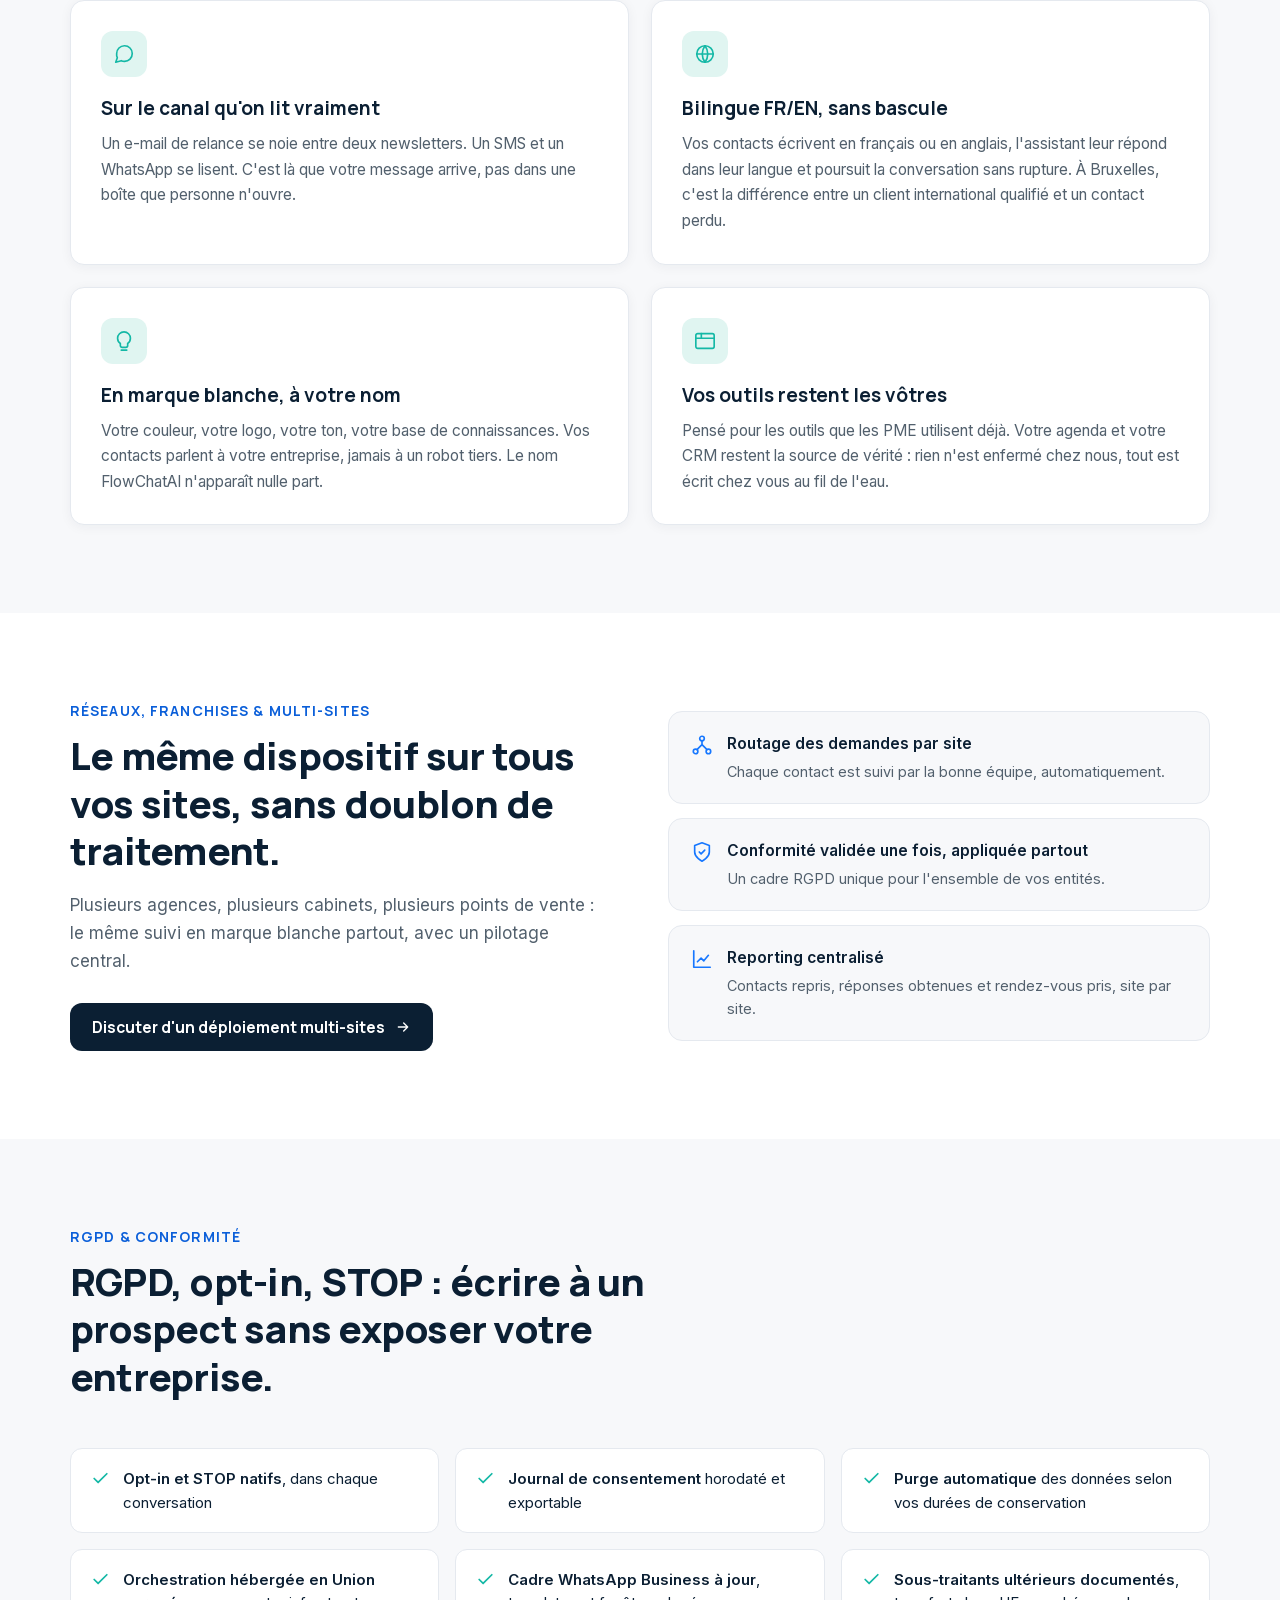
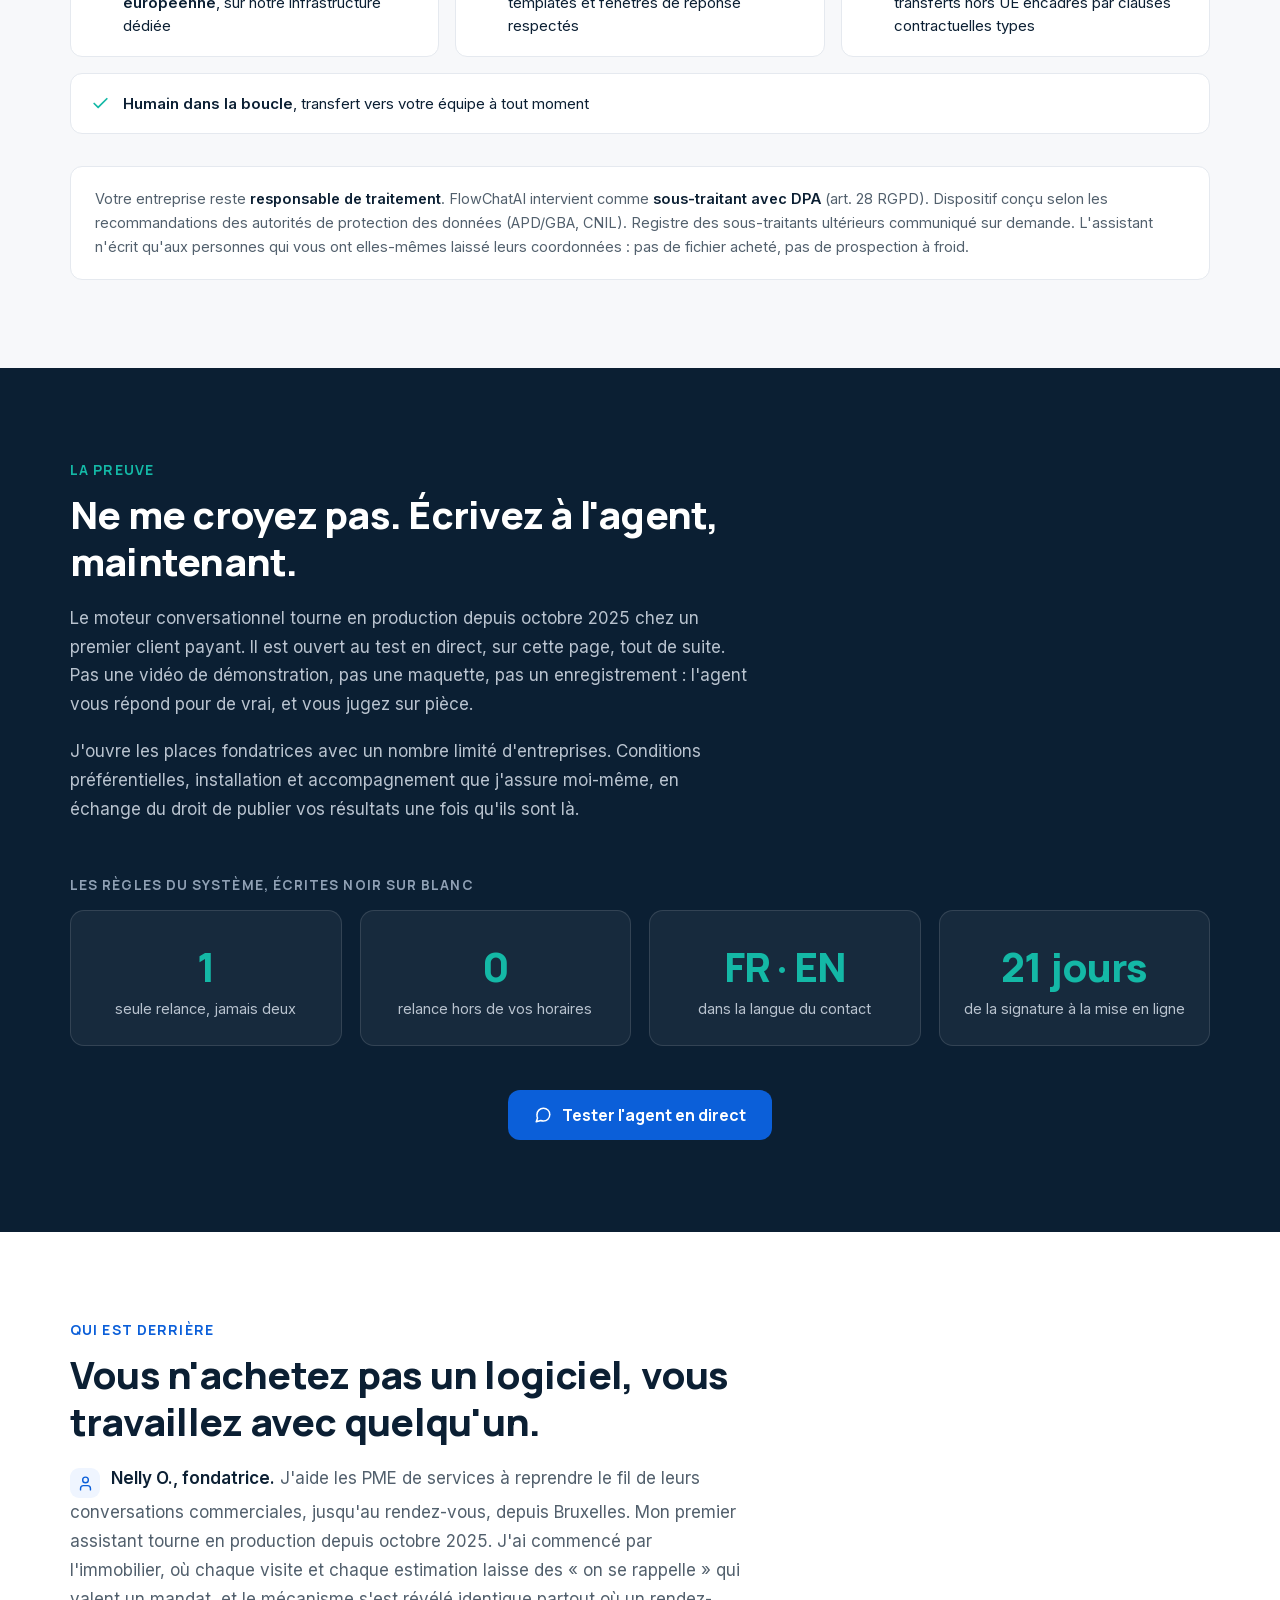
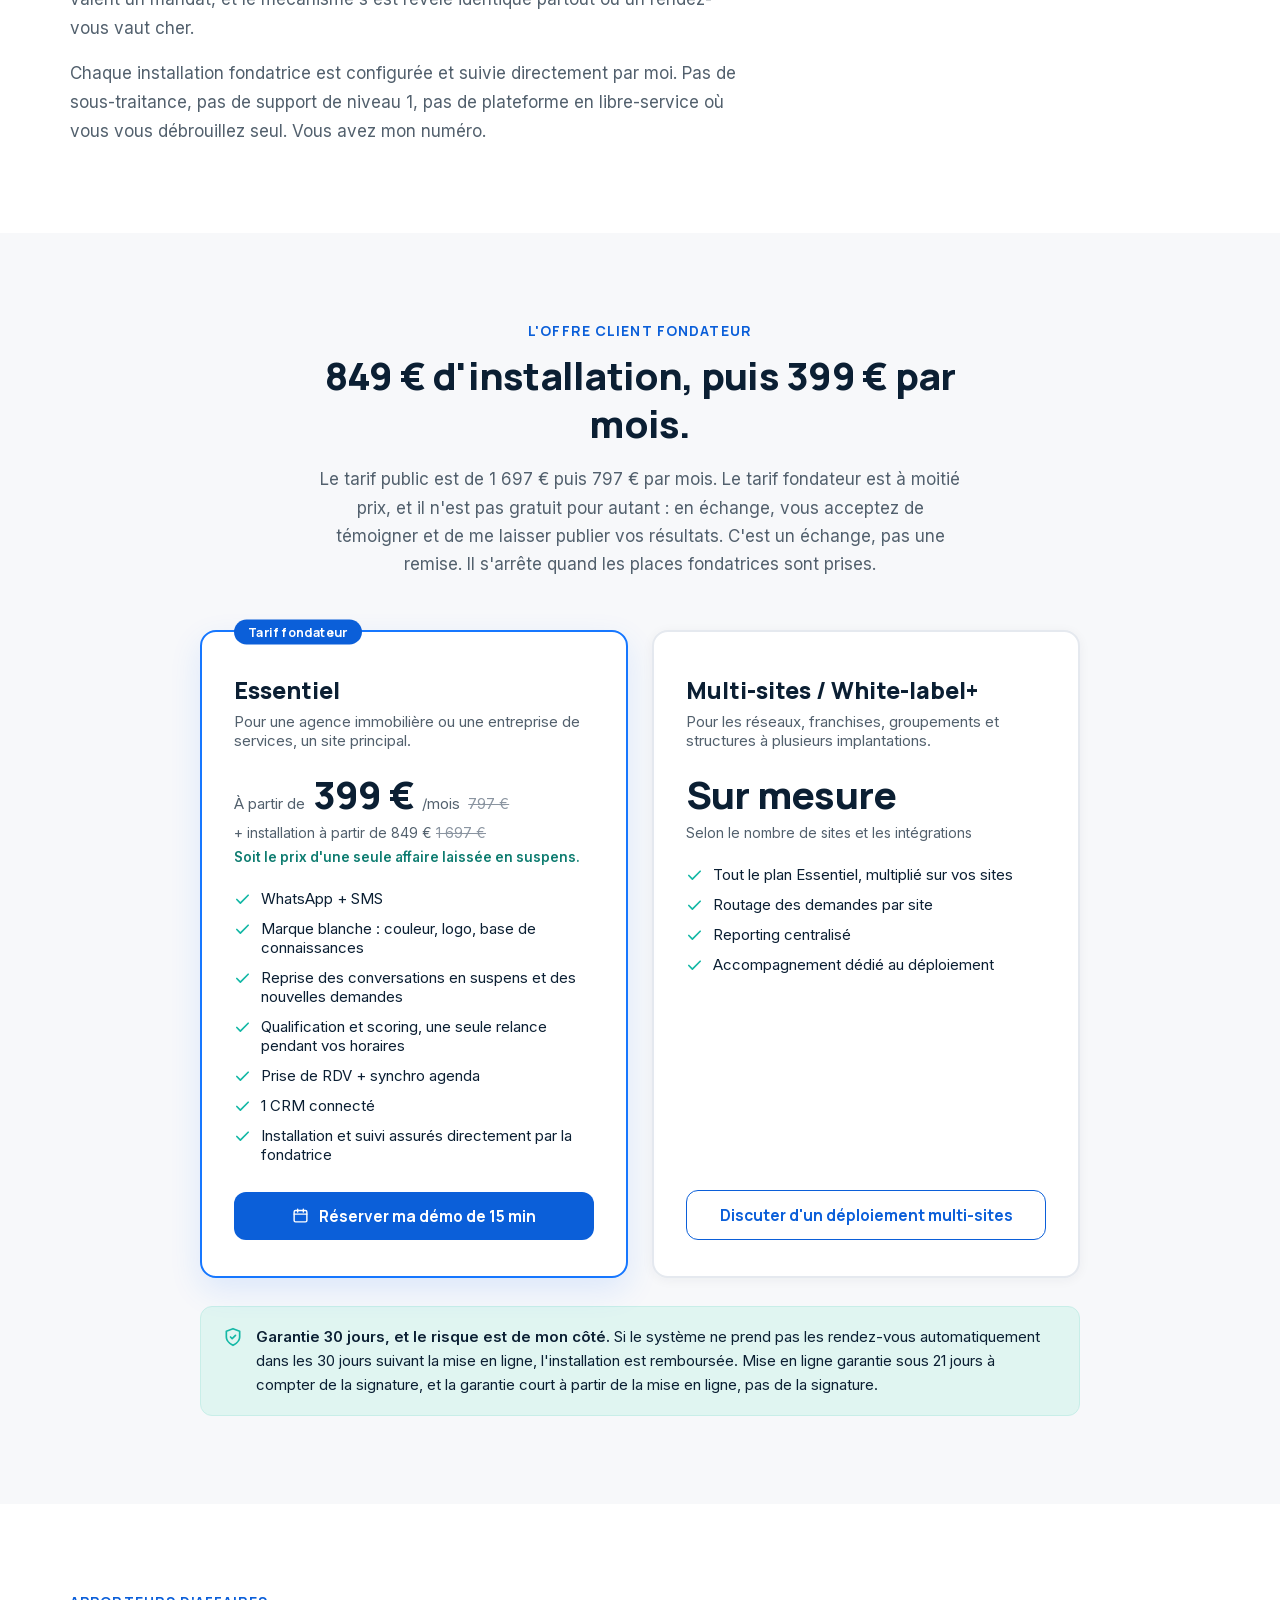
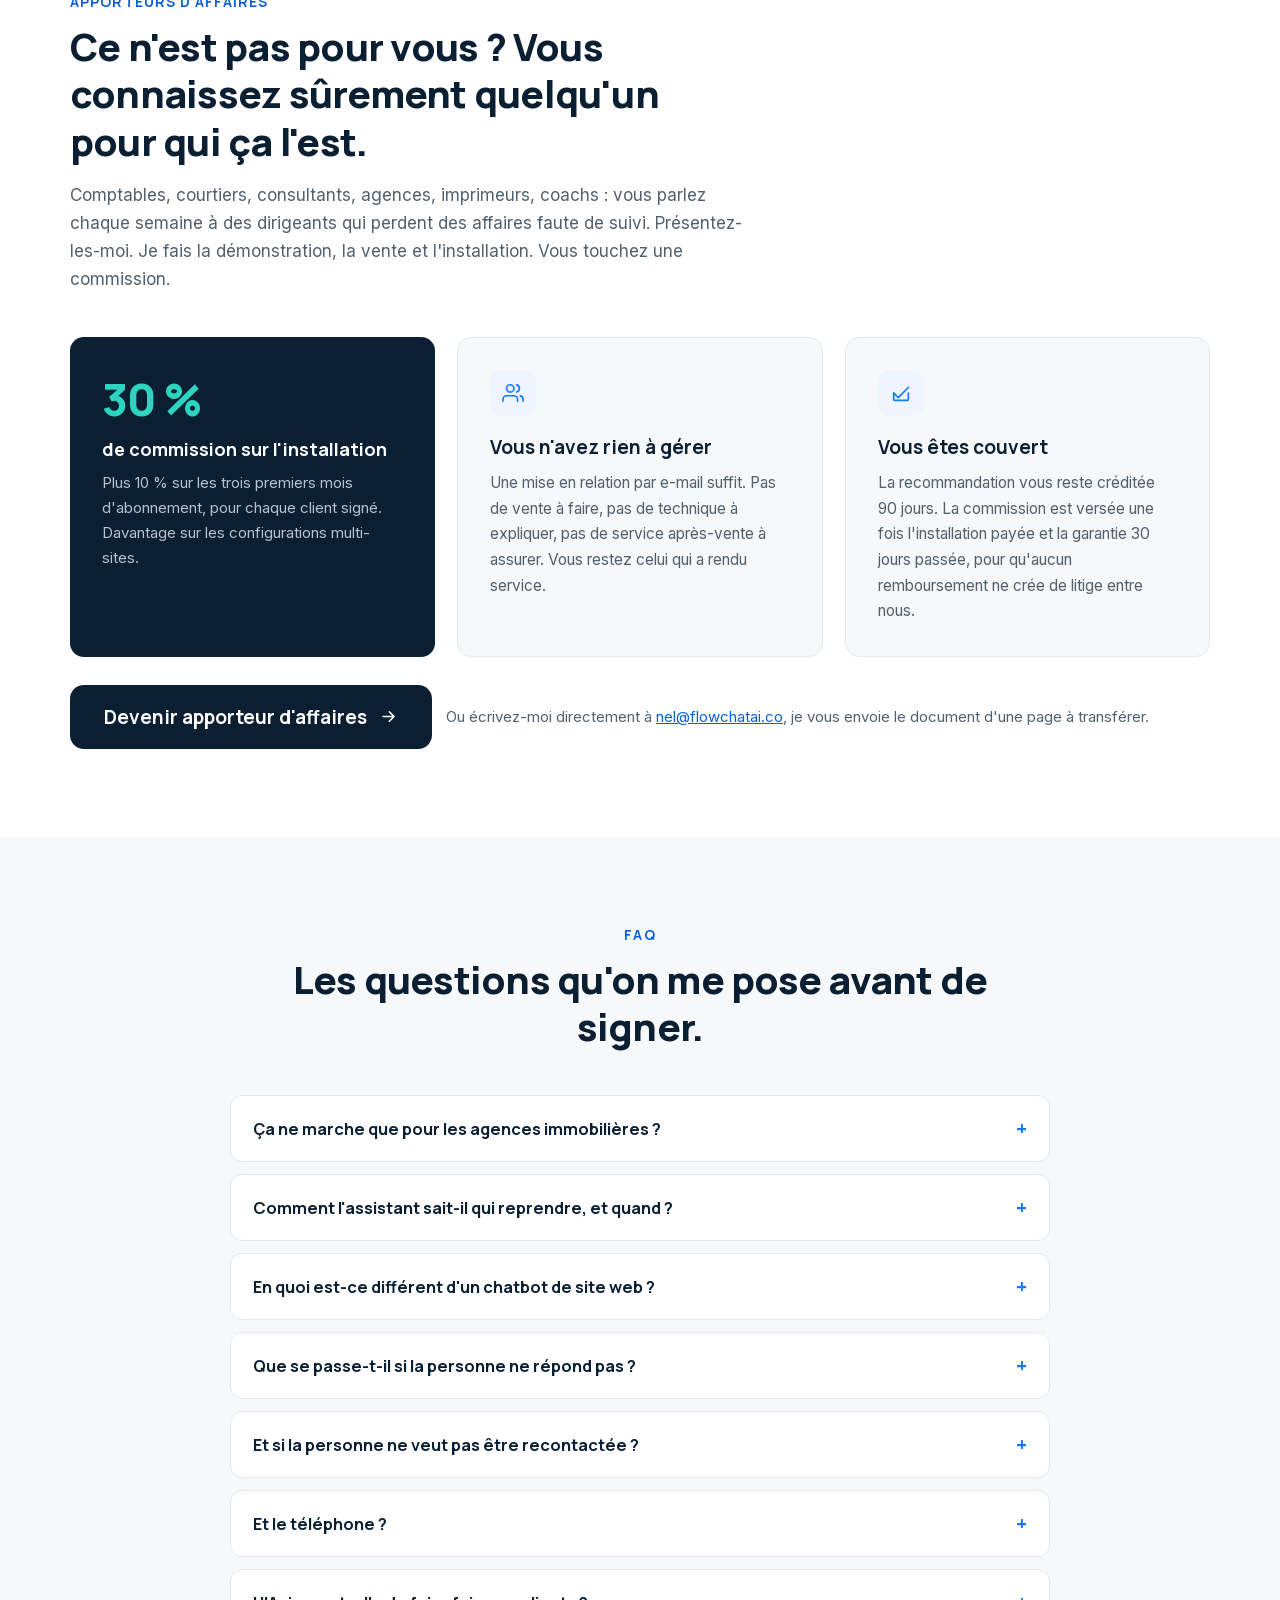
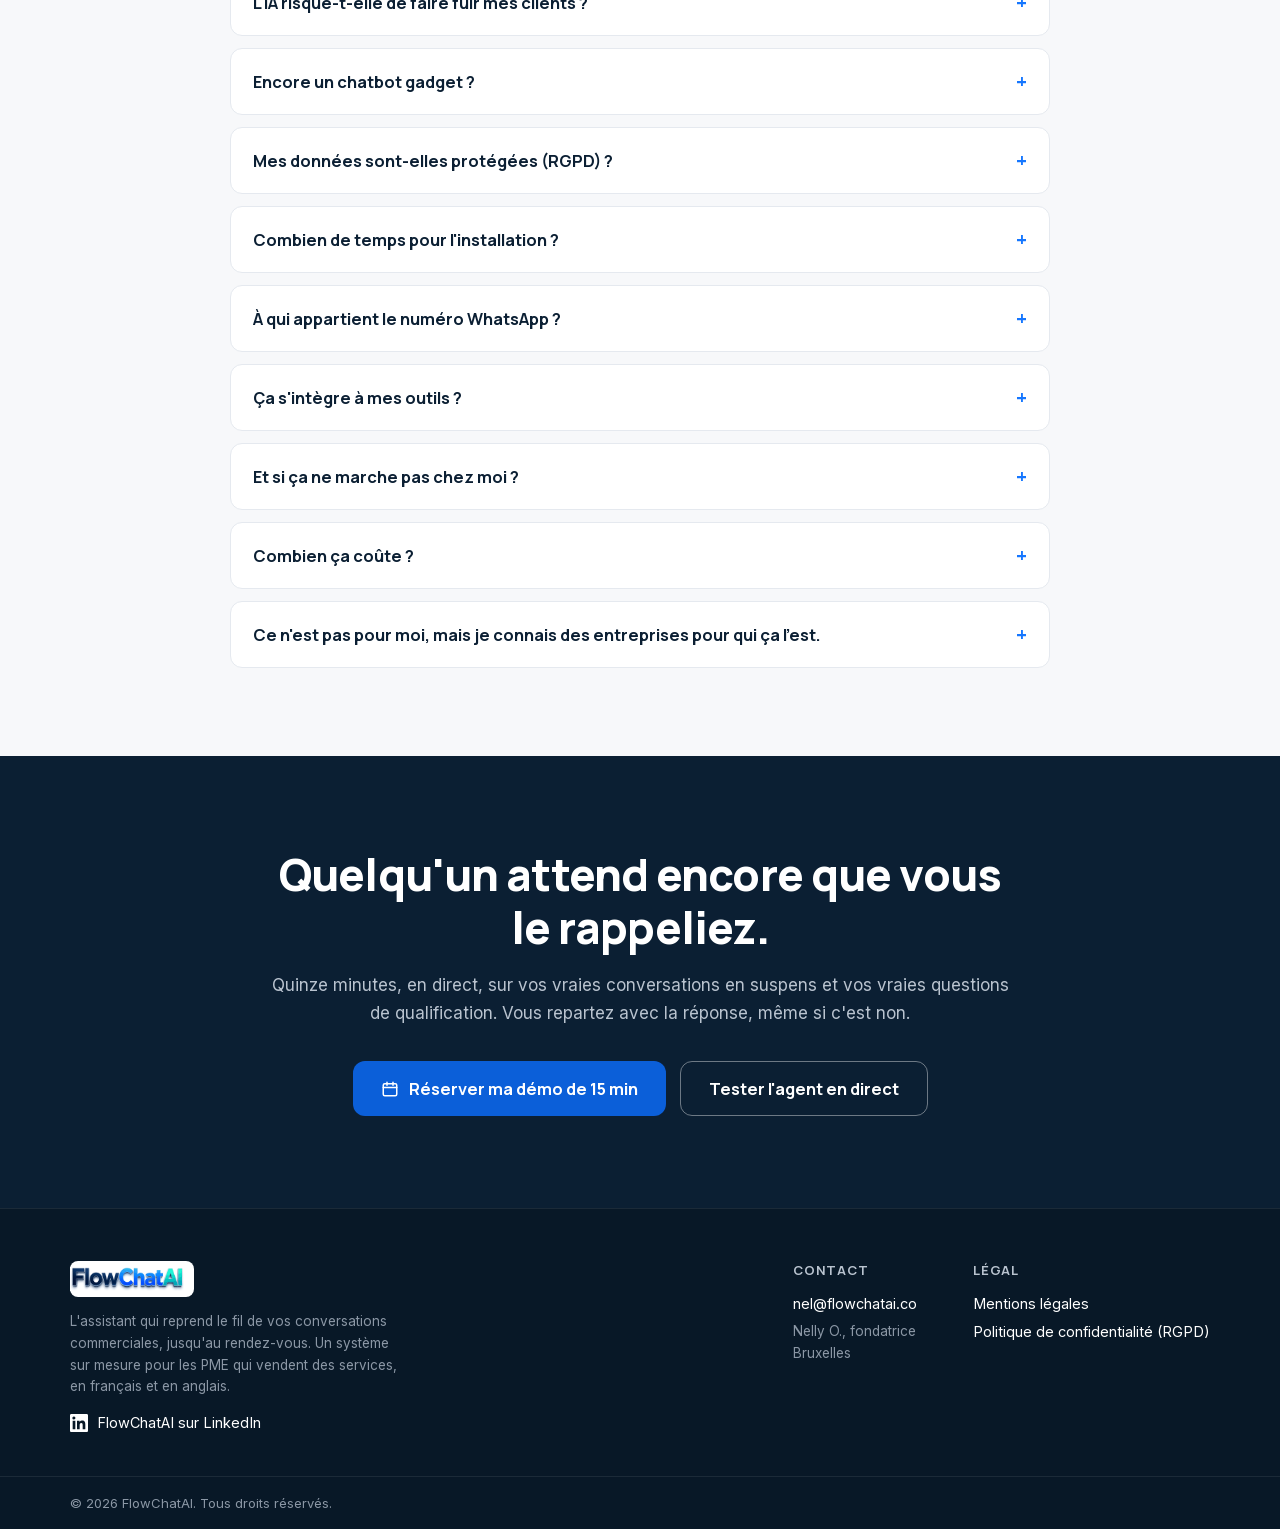
==== commit 5cf7d3e1: "Fait tourner l'animation du hero sur cinq secteurs, au choix en un clic Immobilier, comptabilite, re" ====
--- a/index.html
+++ b/index.html
@@ -364,11 +364,14 @@
 
       <!-- Phone mock -->
       <div style="display:flex;flex-direction:column;align-items:center;gap:22px">
+        <!-- Secteurs : la scene tourne seule de l'un a l'autre, un clic
+             saute directement au secteur voulu (utile en presentation). -->
+        <div id="secteurs" role="radiogroup" aria-label="Choisir le secteur de l'exemple" style="display:flex;gap:8px;flex-wrap:wrap;justify-content:center;max-width:360px"></div>
         <!-- role="img" : sans lui l'aria-label etait ignore (role generic) et
              le lecteur d'ecran lisait la conversation rejouee en boucle comme
              un vrai echange. Il retire aussi les descendants de l'arbre.
              Largeur : 88vw debordait de 20px entre 779 et 818px. -->
-        <div class="hero-phone" role="img" aria-label="Démonstration animée&nbsp;: après une visite restée sans suite, Lucy reprend le fil avec une candidate vendeuse, vérifie son calendrier et cale un rendez-vous d'estimation le jeudi à 17h30." style="width:min(360px,100%);background:#0B1F33;border-radius:42px;padding:10px;box-shadow:0 24px 60px rgba(11,31,51,0.22)">
+        <div class="hero-phone" role="img" aria-label="Démonstration animée&nbsp;: Lucy reprend le fil avec un contact resté sans suite, dans plusieurs secteurs (immobilier, comptabilité, rénovation, assurance, bien-être), cerne son besoin et cale un rendez-vous dans l'agenda." style="width:min(360px,100%);background:#0B1F33;border-radius:42px;padding:10px;box-shadow:0 24px 60px rgba(11,31,51,0.22)">
           <div class="phone-screen" style="background:#FFFFFF;border-radius:34px;overflow:hidden;display:flex;flex-direction:column;height:560px">
             <!-- chat header -->
             <div style="display:flex;align-items:center;gap:10px;padding:16px 16px 12px;border-bottom:1px solid #EDF0F4;background:#FFFFFF">
@@ -997,21 +1000,61 @@
   });
 
   // ---- animated chat demo ----
-  // C'est l'agent qui ecrit en premier : la scene montre la reprise d'un
-  // "on se rappelle" (une candidate vendeuse croisee a une visite), pas une
-  // reponse a une demande entrante. L'ecart 10:02 / 10:14 est voulu, la
-  // personne ne repond pas dans la seconde.
-  var SCRIPT = [
-    { from:'agent', text:"Bonjour Claire, c'est Lucy, de l'agence. Samedi, après la visite, vous parliez de vendre votre appartement. On devait se rappeler\u00a0: c'est toujours d'actualité\u00a0?", time:'10:02' },
-    { from:'lead',  text:"Oui\u00a0! Je n'ai juste pas trouvé le temps de vous recontacter.", time:'10:14' },
-    { from:'agent', text:"Aucun souci. Vous pensez vendre plutôt avant l'été, ou d'ici la fin de l'année\u00a0?", time:'10:14' },
-    { from:'lead',  text:"Avant l'été, idéalement.", time:'10:15' },
-    { from:'agent', text:"Alors commençons par l'estimation. Jeudi 17h30 ou samedi 10h, qu'est-ce qui vous arrange\u00a0?", time:'10:15' },
-    { from:'lead',  text:"Jeudi 17h30.", time:'10:16' },
-    { from:'rdv',   text:'Estimation calée · Jeudi 17h30', sub:"Dans l'agenda du négociateur" }
+  // C'est l'agent qui ecrit en premier : chaque scene montre la reprise d'un
+  // "on se rappelle", ou d'une demande restee sans reponse (bien-etre), pas
+  // une reponse instantanee. L'ecart entre le premier message et la reponse
+  // est voulu, la personne ne repond pas dans la seconde. Les scenes gardent
+  // la longueur de l'immobilier : au-dela, les bulles debordent de l'ecran
+  // du telephone sur mobile.
+  var SCENARIOS = [
+    { label:'Immobilier', day:'Mardi · 10:02', script:[
+      { from:'agent', text:"Bonjour Claire, c'est Lucy, de l'agence. Samedi, après la visite, vous parliez de vendre votre appartement. On devait se rappeler : c'est toujours d'actualité ?", time:'10:02' },
+      { from:'lead',  text:"Oui ! Je n'ai juste pas trouvé le temps de vous recontacter.", time:'10:14' },
+      { from:'agent', text:"Aucun souci. Vous pensez vendre plutôt avant l'été, ou d'ici la fin de l'année ?", time:'10:14' },
+      { from:'lead',  text:"Avant l'été, idéalement.", time:'10:15' },
+      { from:'agent', text:"Alors commençons par l'estimation. Jeudi 17h30 ou samedi 10h, qu'est-ce qui vous arrange ?", time:'10:15' },
+      { from:'lead',  text:"Jeudi 17h30.", time:'10:16' },
+      { from:'rdv',   text:'Estimation calée · Jeudi 17h30', sub:"Dans l'agenda du négociateur" }
+    ]},
+    { label:'Comptabilité', day:'Lundi · 09:30', script:[
+      { from:'agent', text:"Bonjour Marc, c'est Lucy, du cabinet. Jeudi, au petit-déjeuner, vous parliez de changer de comptable avant la clôture. On devait se rappeler : toujours d'actualité ?", time:'09:30' },
+      { from:'lead',  text:"Oui, ça me travaille. Je n'ai pas eu une minute.", time:'09:47' },
+      { from:'agent', text:"Je comprends. Votre clôture tombe fin décembre, ou plus tard dans l'année ?", time:'09:47' },
+      { from:'lead',  text:"Fin décembre, justement.", time:'09:48' },
+      { from:'agent', text:"Alors mieux vaut en parler vite. Mardi 9h ou mercredi 14h, en visio ?", time:'09:48' },
+      { from:'lead',  text:"Mardi 9h.", time:'09:49' },
+      { from:'rdv',   text:'Premier échange calé · Mardi 9h', sub:"Dans l'agenda de l'expert-comptable" }
+    ]},
+    { label:'Rénovation', day:'Mercredi · 08:15', script:[
+      { from:'agent', text:"Bonjour Julie, c'est Lucy, de l'entreprise. Après notre passage pour la salle de bain, on devait vous rappeler pour le devis : le projet tient toujours ?", time:'08:15' },
+      { from:'lead',  text:"Oui ! On hésitait encore sur le budget.", time:'08:31' },
+      { from:'agent', text:"C'est normal. Vous visez les travaux plutôt cet hiver, ou au printemps ?", time:'08:31' },
+      { from:'lead',  text:"Au printemps.", time:'08:32' },
+      { from:'agent', text:"Bon timing pour réserver le planning. Vendredi 8h ou lundi 18h pour finaliser le devis sur place ?", time:'08:32' },
+      { from:'lead',  text:"Lundi 18h.", time:'08:33' },
+      { from:'rdv',   text:'Visite devis calée · Lundi 18h', sub:"Dans l'agenda du chef de chantier" }
+    ]},
+    { label:'Assurance', day:'Jeudi · 11:05', script:[
+      { from:'agent', text:"Bonjour Thomas, c'est Lucy, du bureau de courtage. Vous vouliez revoir l'assurance de vos véhicules de société. On devait se rappeler : toujours d'actualité ?", time:'11:05' },
+      { from:'lead',  text:"Oui, et l'échéance approche d'ailleurs.", time:'11:22' },
+      { from:'agent', text:"Justement. Elle tombe en janvier, ou plus tôt ?", time:'11:22' },
+      { from:'lead',  text:"Fin novembre.", time:'11:23' },
+      { from:'agent', text:"Alors on a encore le temps de comparer. Mercredi 11h ou jeudi 16h, en visio ?", time:'11:23' },
+      { from:'lead',  text:"Mercredi 11h.", time:'11:24' },
+      { from:'rdv',   text:'Bilan assurances calé · Mercredi 11h', sub:"Dans l'agenda du courtier" }
+    ]},
+    { label:'Bien-être', day:'Lundi · 09:05', script:[
+      { from:'agent', text:"Bonjour Awa, c'est Lucy, de l'institut. Vous nous avez écrit samedi soir pour un soin capillaire, et personne ne vous a répondu. Désolée ! C'est toujours d'actualité ?", time:'09:05' },
+      { from:'lead',  text:"Oui, je cherche un soin avant un mariage.", time:'09:20' },
+      { from:'agent', text:"Avec plaisir. Le mariage a lieu dans combien de temps ?", time:'09:20' },
+      { from:'lead',  text:"Dans trois semaines.", time:'09:21' },
+      { from:'agent', text:"Alors commençons par un diagnostic. Mercredi 18h ou samedi 11h, qu'est-ce qui vous arrange ?", time:'09:21' },
+      { from:'lead',  text:"Samedi 11h.", time:'09:22' },
+      { from:'rdv',   text:'Diagnostic calé · Samedi 11h', sub:"Dans l'agenda de l'institut" }
+    ]}
   ];
   var chatBody = document.getElementById('chatBody');
-  var dayLabel = chatBody.firstElementChild; // keep the "Mardi · 10:02" chip
+  var dayLabel = chatBody.firstElementChild; // la pastille du jour, reecrite a chaque scene
   function wait(ms){ return new Promise(function(res){ setTimeout(res, ms); }); }
   function esc(s){ var d=document.createElement('div'); d.textContent=s; return d.innerHTML; }
 
@@ -1072,19 +1115,62 @@
   }
   function removeTyping(){ var t=document.getElementById('typingRow'); if(t) t.remove(); }
 
-  async function loop(){
+  // ---- choix du secteur ----
+  // scene = index affiche ; tour = numero de lecture. Un clic incremente le
+  // tour : la lecture precedente voit qu'elle n'est plus la bonne au reveil
+  // de son prochain "pas" et s'arrete sans toucher a l'ecran.
+  var scene = 0, tour = 0;
+  var secWrap = document.getElementById('secteurs');
+  function marquerSecteur(){
+    Array.prototype.forEach.call(secWrap.children, function(btn, i){
+      var actif = i === scene;
+      btn.setAttribute('aria-checked', actif ? 'true' : 'false');
+      btn.style.background = actif ? '#0B1F33' : '#FFFFFF';
+      btn.style.color = actif ? '#FFFFFF' : '#52606D';
+      btn.style.borderColor = actif ? '#0B1F33' : '#D5DBE3';
+    });
+  }
+  SCENARIOS.forEach(function(sc, i){
+    var b = document.createElement('button');
+    b.type = 'button';
+    b.setAttribute('role', 'radio');
+    b.textContent = sc.label;
+    b.style.cssText = 'font:600 12.5px Inter,sans-serif;padding:6px 13px;border-radius:999px;border:1.5px solid #D5DBE3;background:#FFFFFF;color:#52606D;cursor:pointer';
+    b.addEventListener('click', function(){ choisirScene(i); });
+    secWrap.appendChild(b);
+  });
+
+  function preparerScene(){
+    clearMsgs();
+    dayLabel.textContent = SCENARIOS[scene].day;
+    marquerSecteur();
+  }
+  function afficherTout(){
+    preparerScene();
+    SCENARIOS[scene].script.forEach(function(m){ if(m.from==='rdv') addRdv(m); else addBubble(m); });
+    chatBody.scrollTop = 0;
+  }
+
+  async function loop(t){
     while (true) {
-      clearMsgs();
-      await pas(1100);
-      for (var i=0;i<SCRIPT.length;i++){
-        var m = SCRIPT[i];
-        if (m.from === 'agent'){ addTyping(); await pas(1300); removeTyping(); addBubble(m); }
+      preparerScene();
+      await pas(1100); if (t !== tour) return;
+      var script = SCENARIOS[scene].script;
+      for (var i=0;i<script.length;i++){
+        var m = script[i];
+        if (m.from === 'agent'){ addTyping(); await pas(1300); if (t !== tour) return; removeTyping(); addBubble(m); }
         else if (m.from === 'rdv'){ addRdv(m); }
         else { addBubble(m); }
-        await pas(m.from === 'rdv' ? 400 : 1000);
+        await pas(m.from === 'rdv' ? 400 : 1000); if (t !== tour) return;
       }
-      await pas(4500);
+      await pas(4500); if (t !== tour) return;
+      scene = (scene + 1) % SCENARIOS.length;
     }
+  }
+  function choisirScene(i){
+    scene = i;
+    tour++;
+    if (reduce) afficherTout(); else loop(tour);
   }
   if (reduce){
     // Le visiteur a demande moins d'animations (reglage d'accessibilite iOS
@@ -1092,12 +1178,12 @@
     // joue pas la conversation. On affiche l'echange complet, cale sur son
     // debut et non sur sa fin, et on le rend defilable a la main. Sinon la
     // demo ressemble a une animation bloquee sur une bulle coupee en deux.
-    SCRIPT.forEach(function(m){ if(m.from==='rdv') addRdv(m); else addBubble(m); });
-    chatBody.scrollTop = 0;
+    // Les boutons de secteur changent alors l'echange affiche, sans rotation.
+    afficherTout();
     chatBody.style.overflowY = 'auto';
     chatBody.style.webkitOverflowScrolling = 'touch';
   } else {
-    loop();
+    loop(tour);
   }
 
   // ---- menu mobile (burger) ----
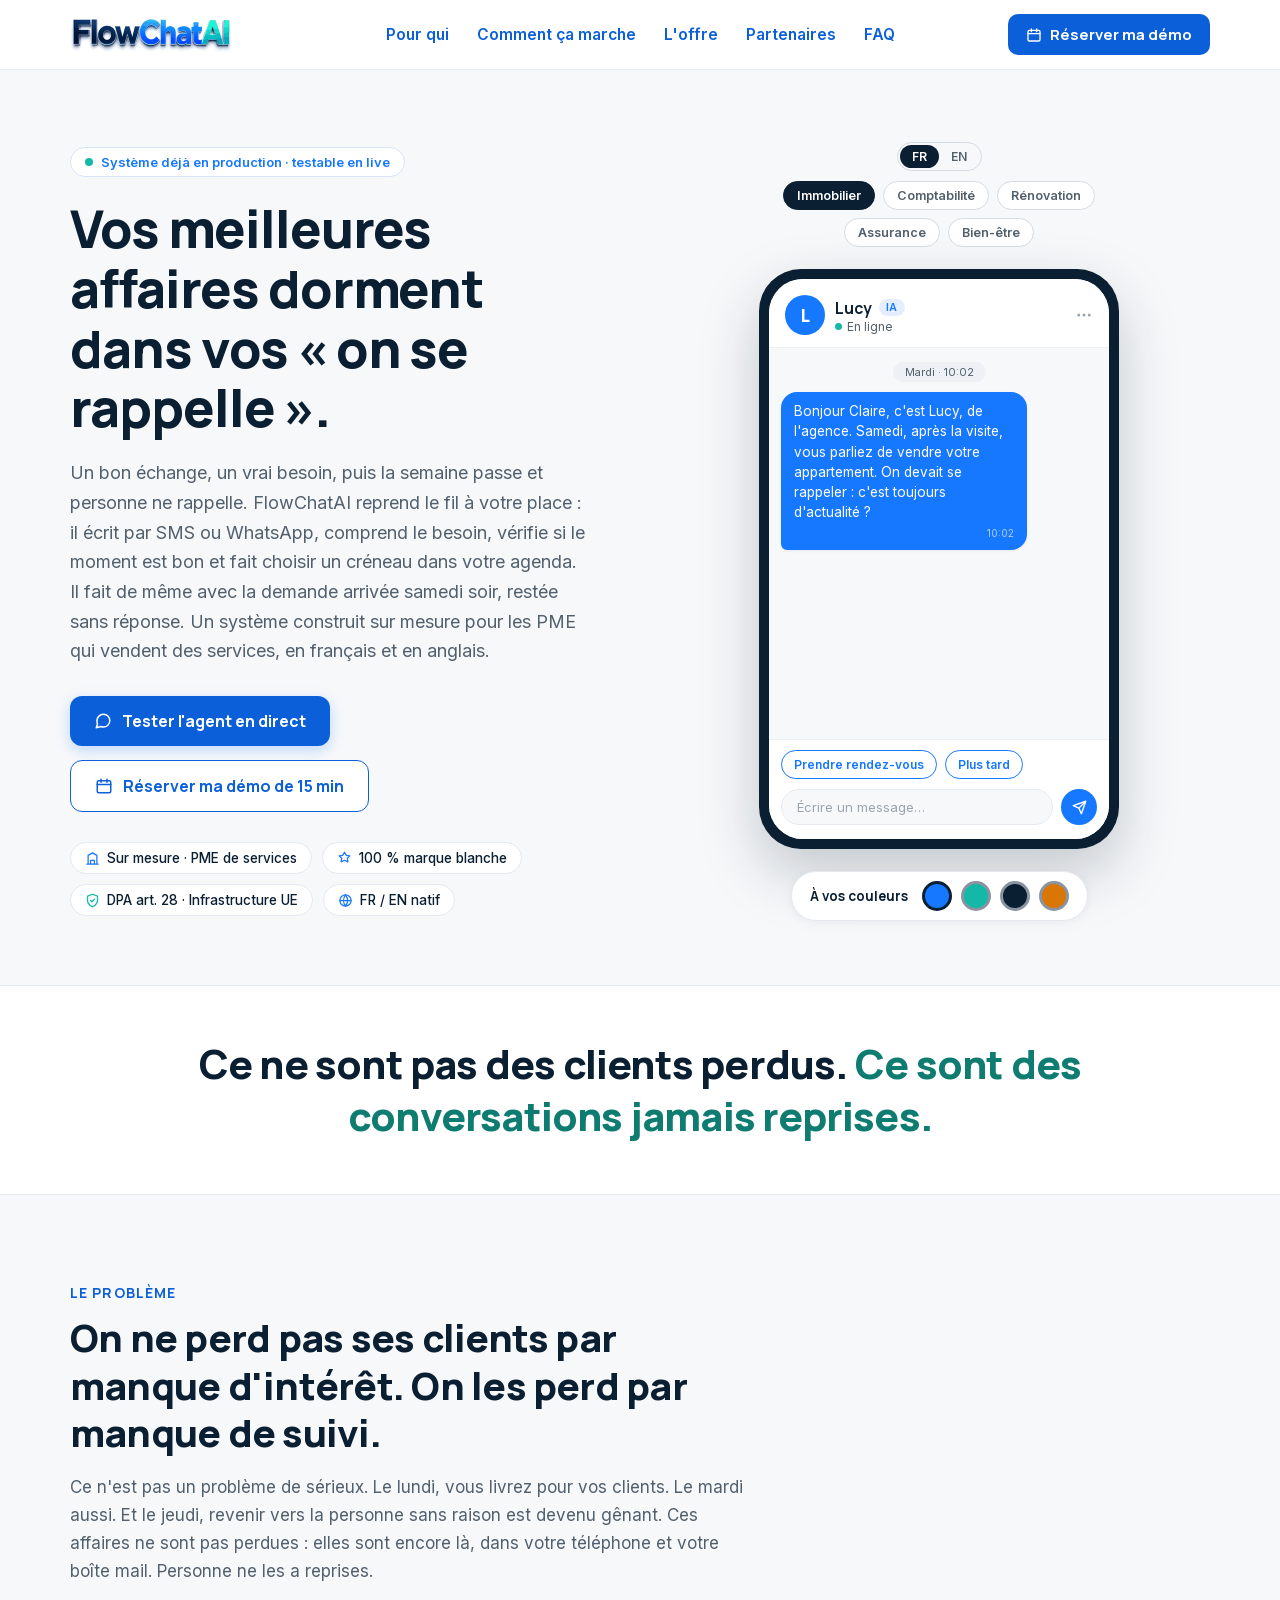
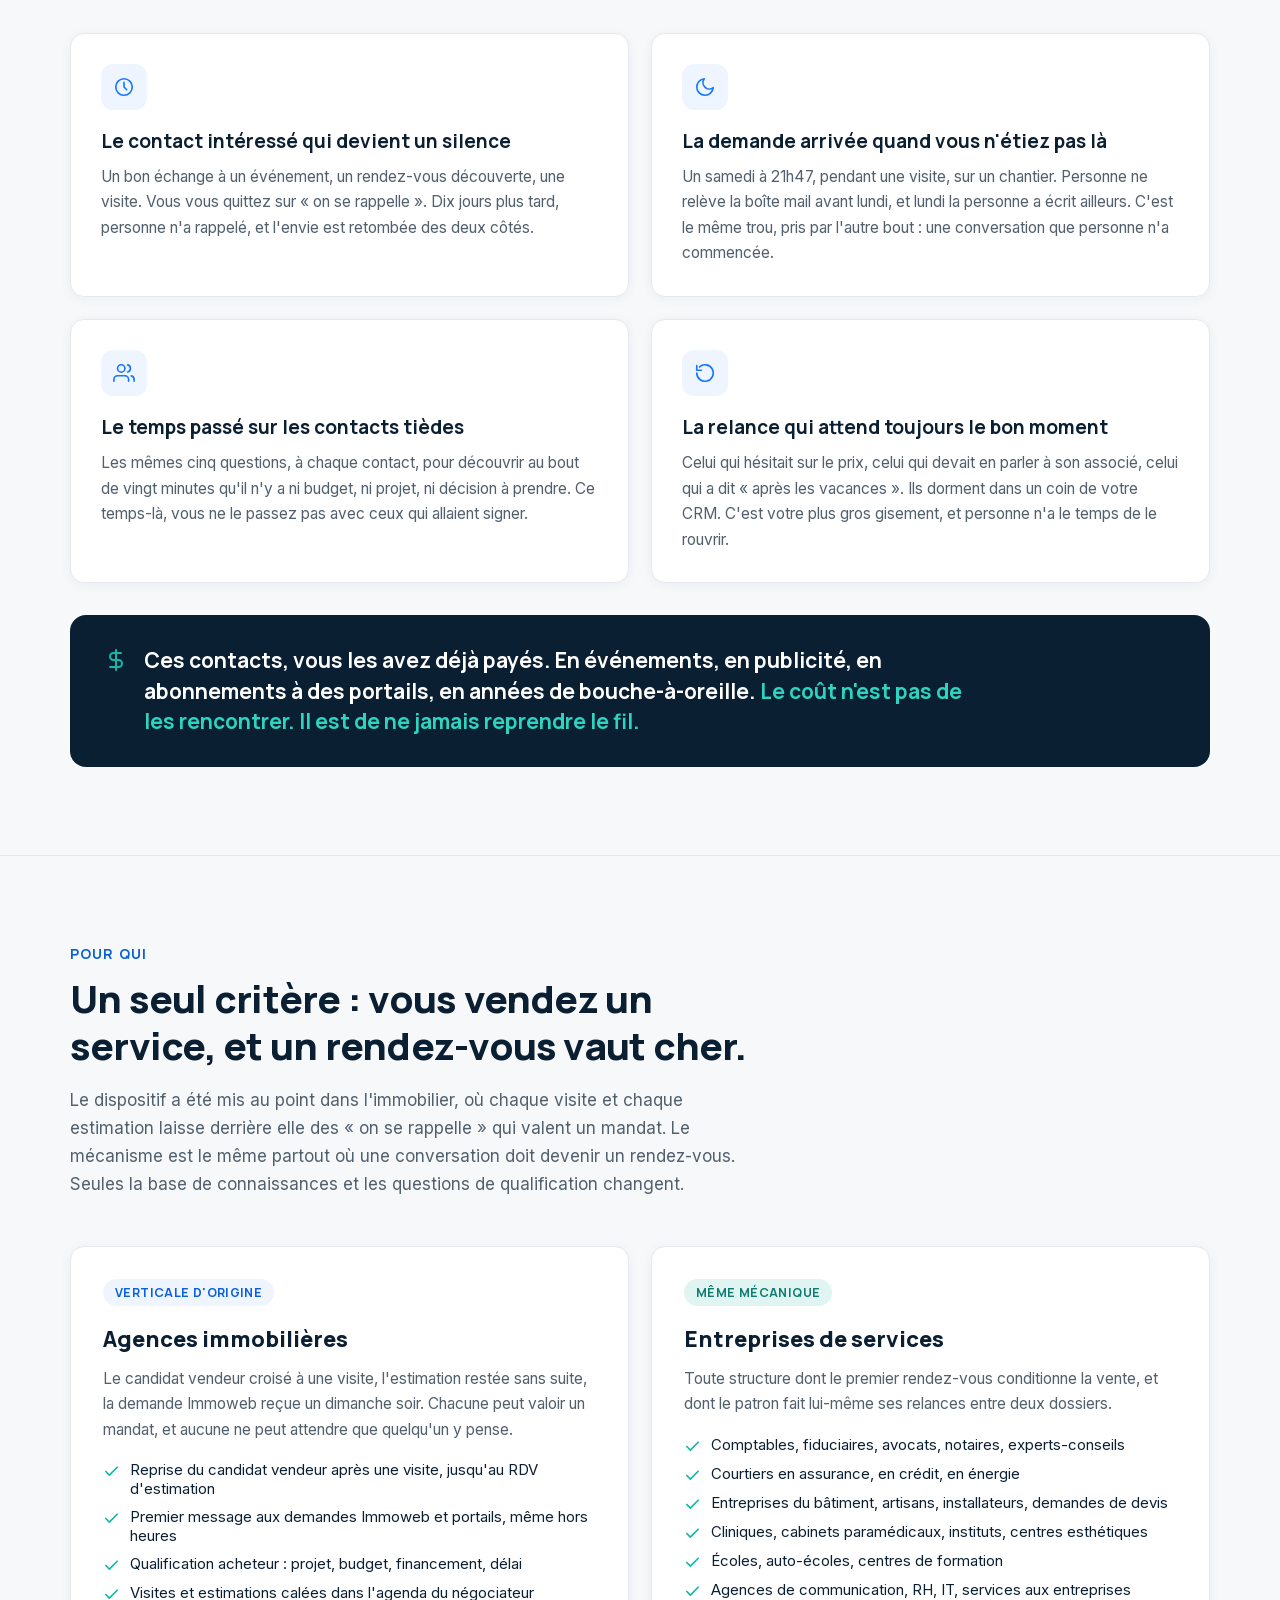
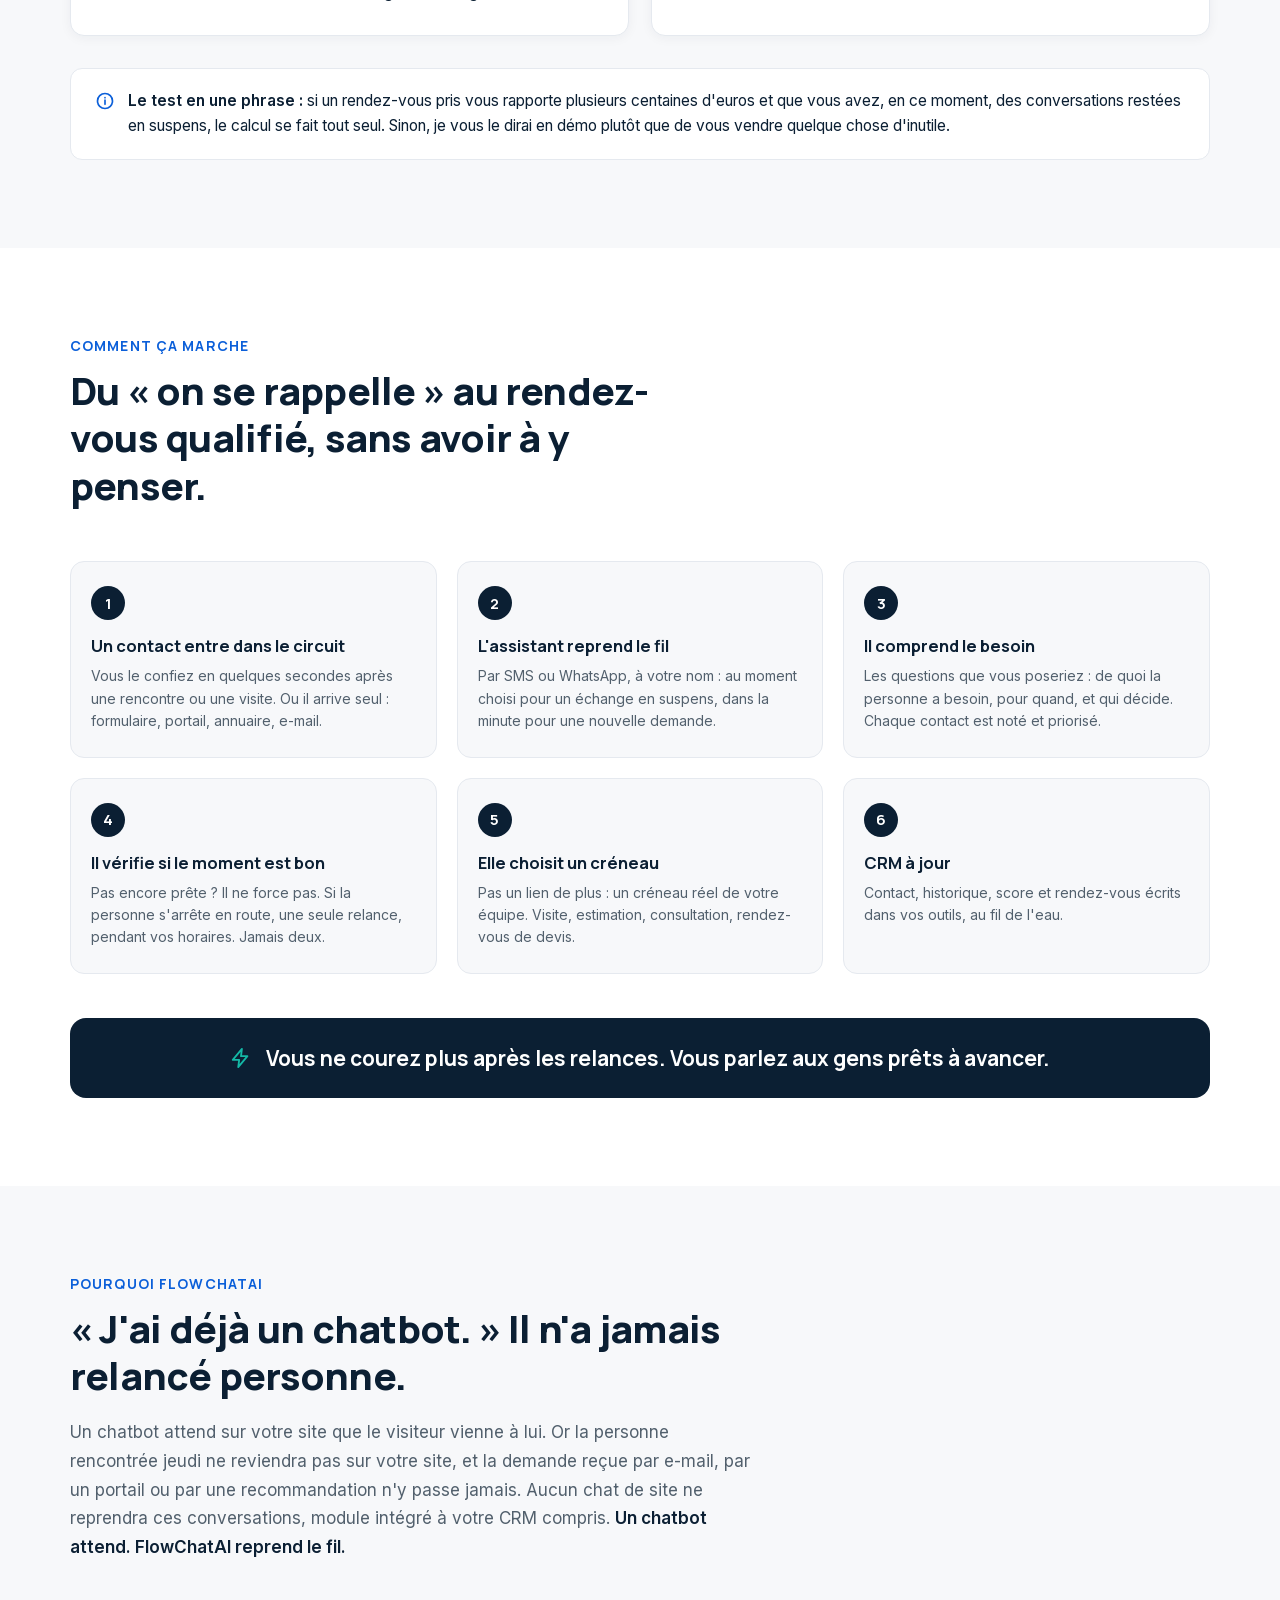
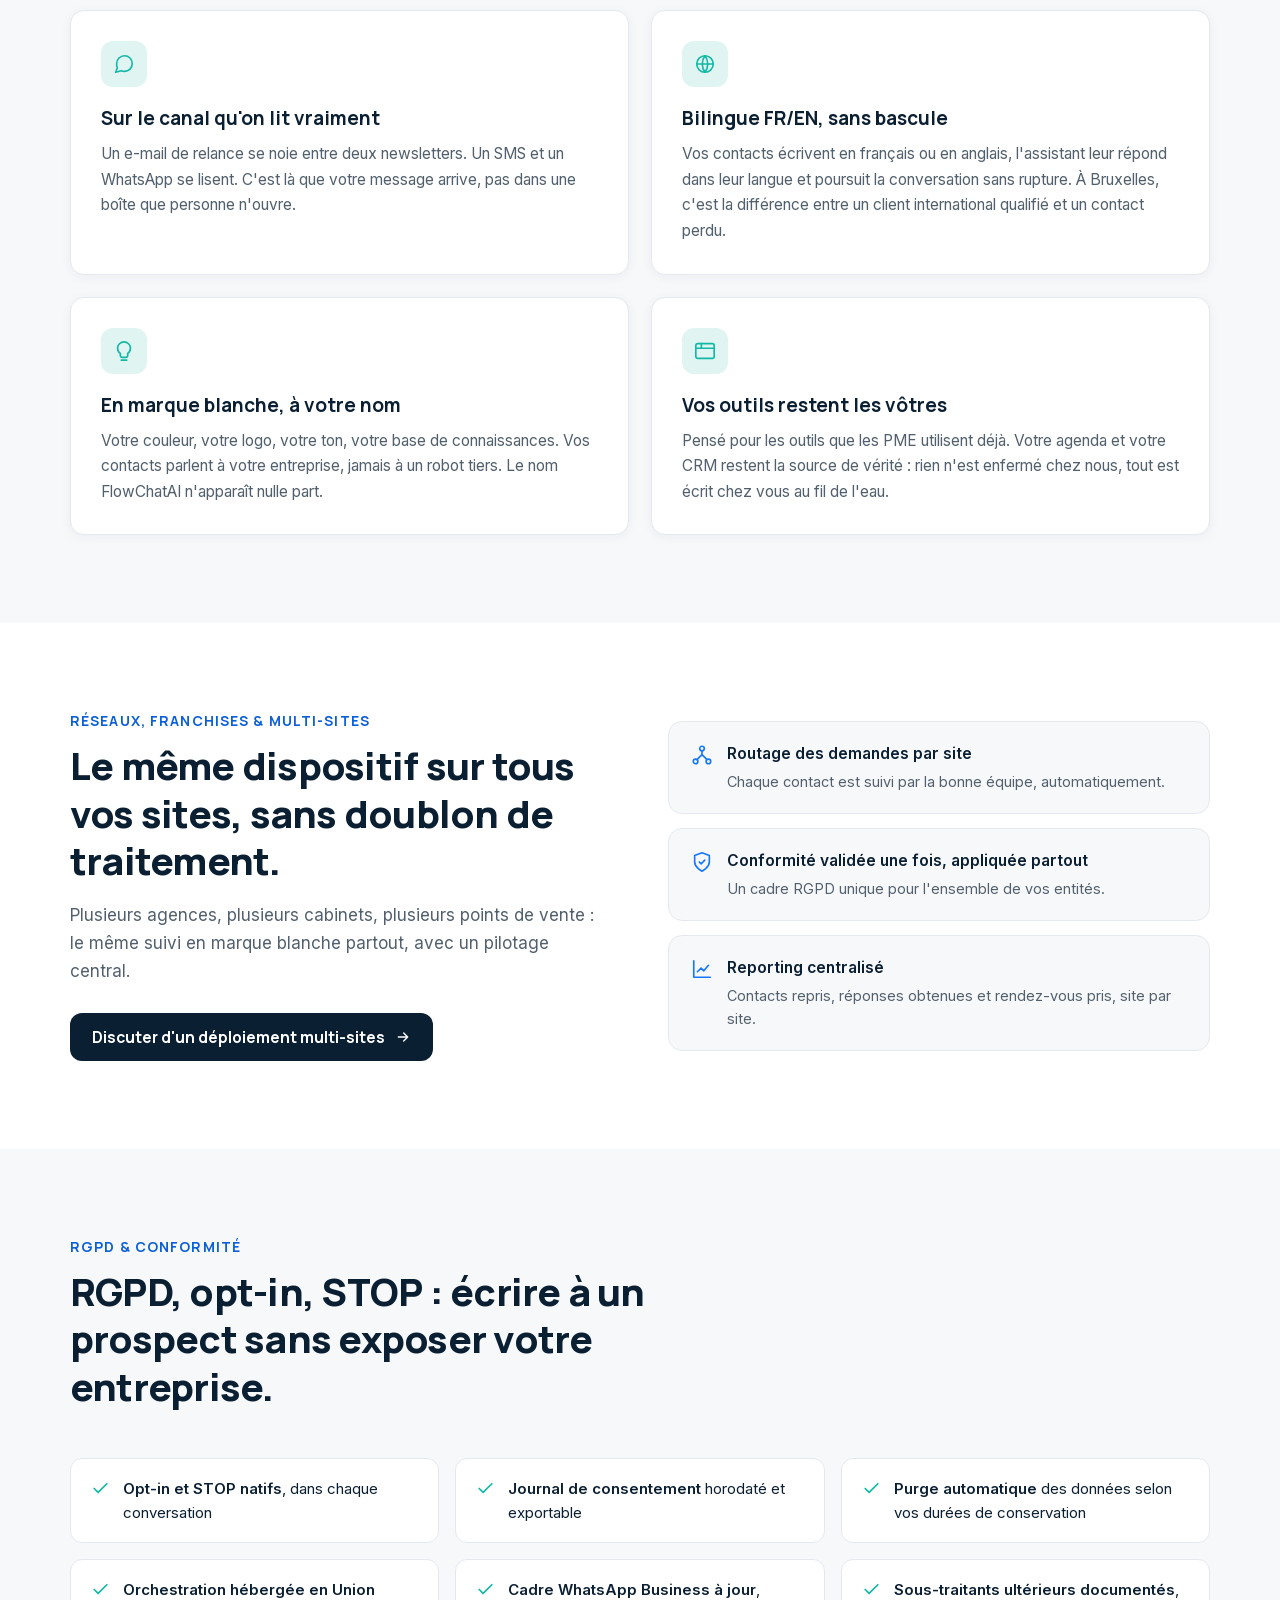
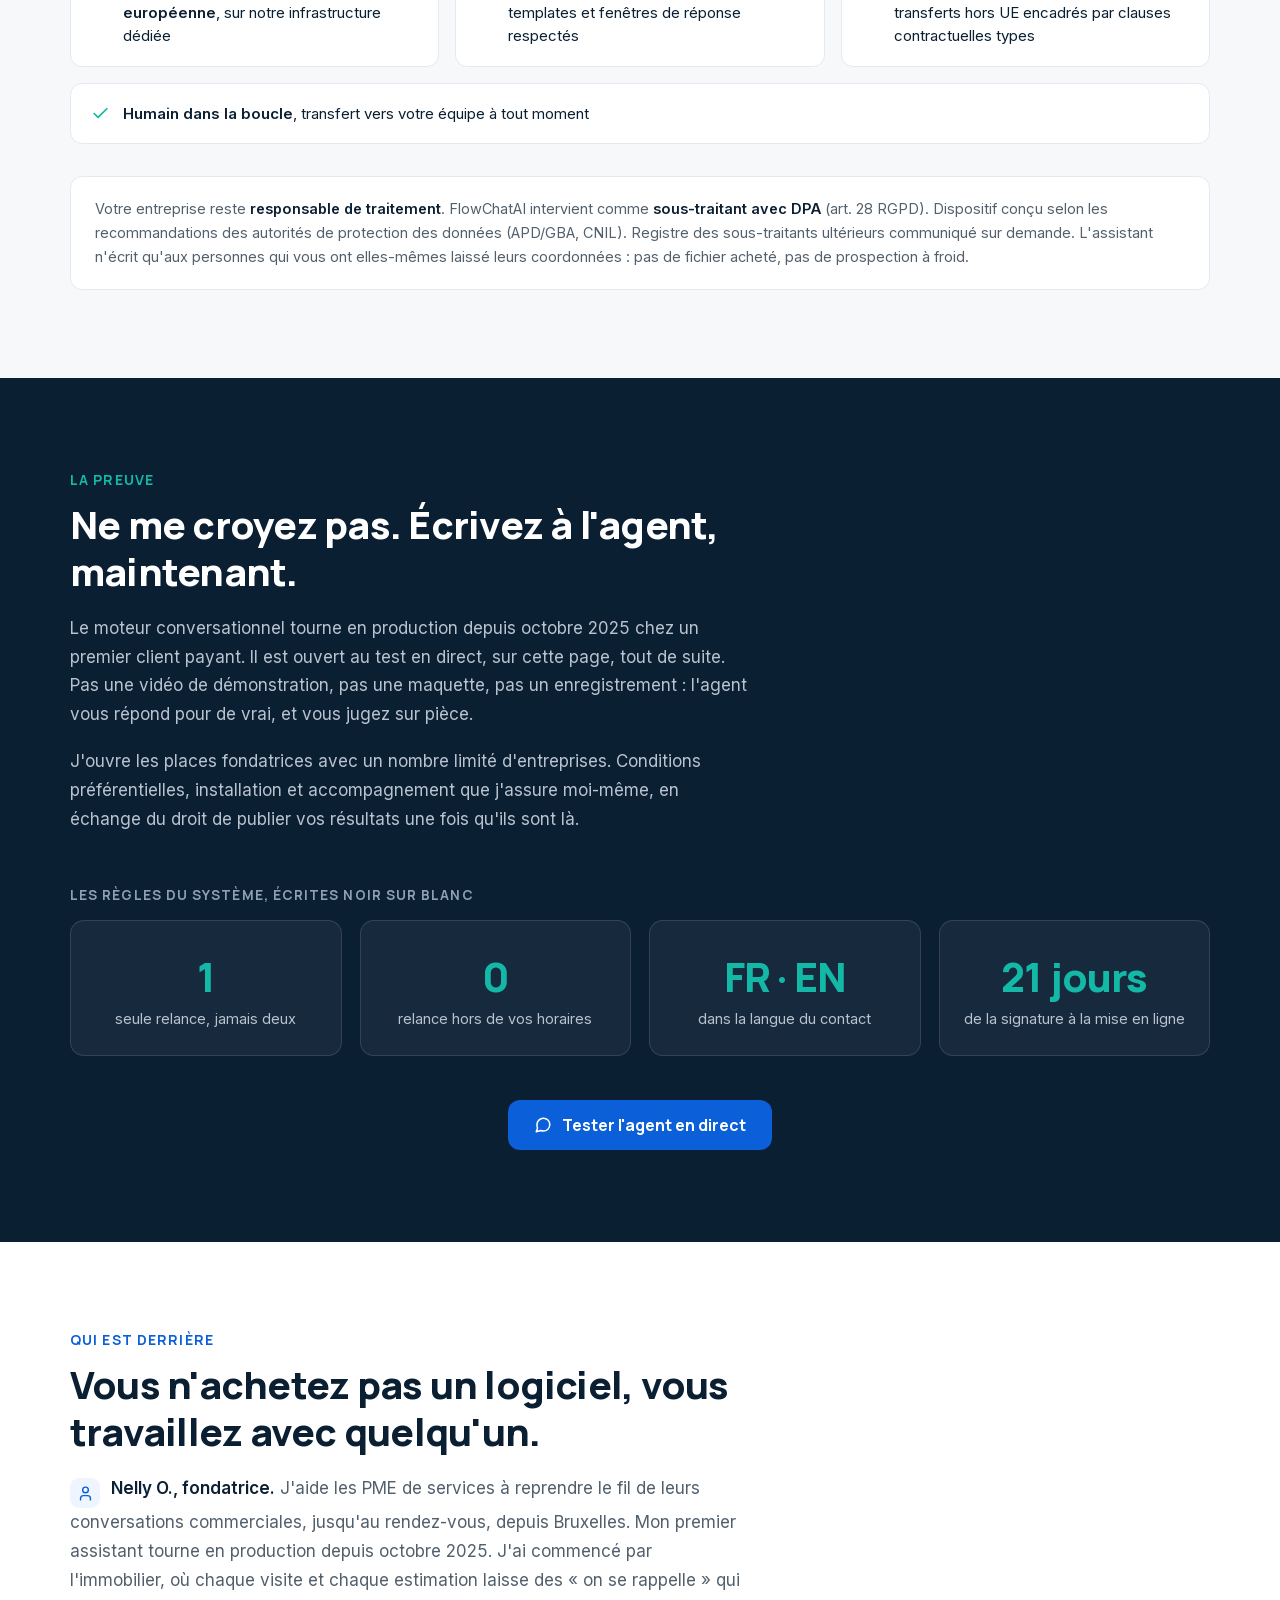
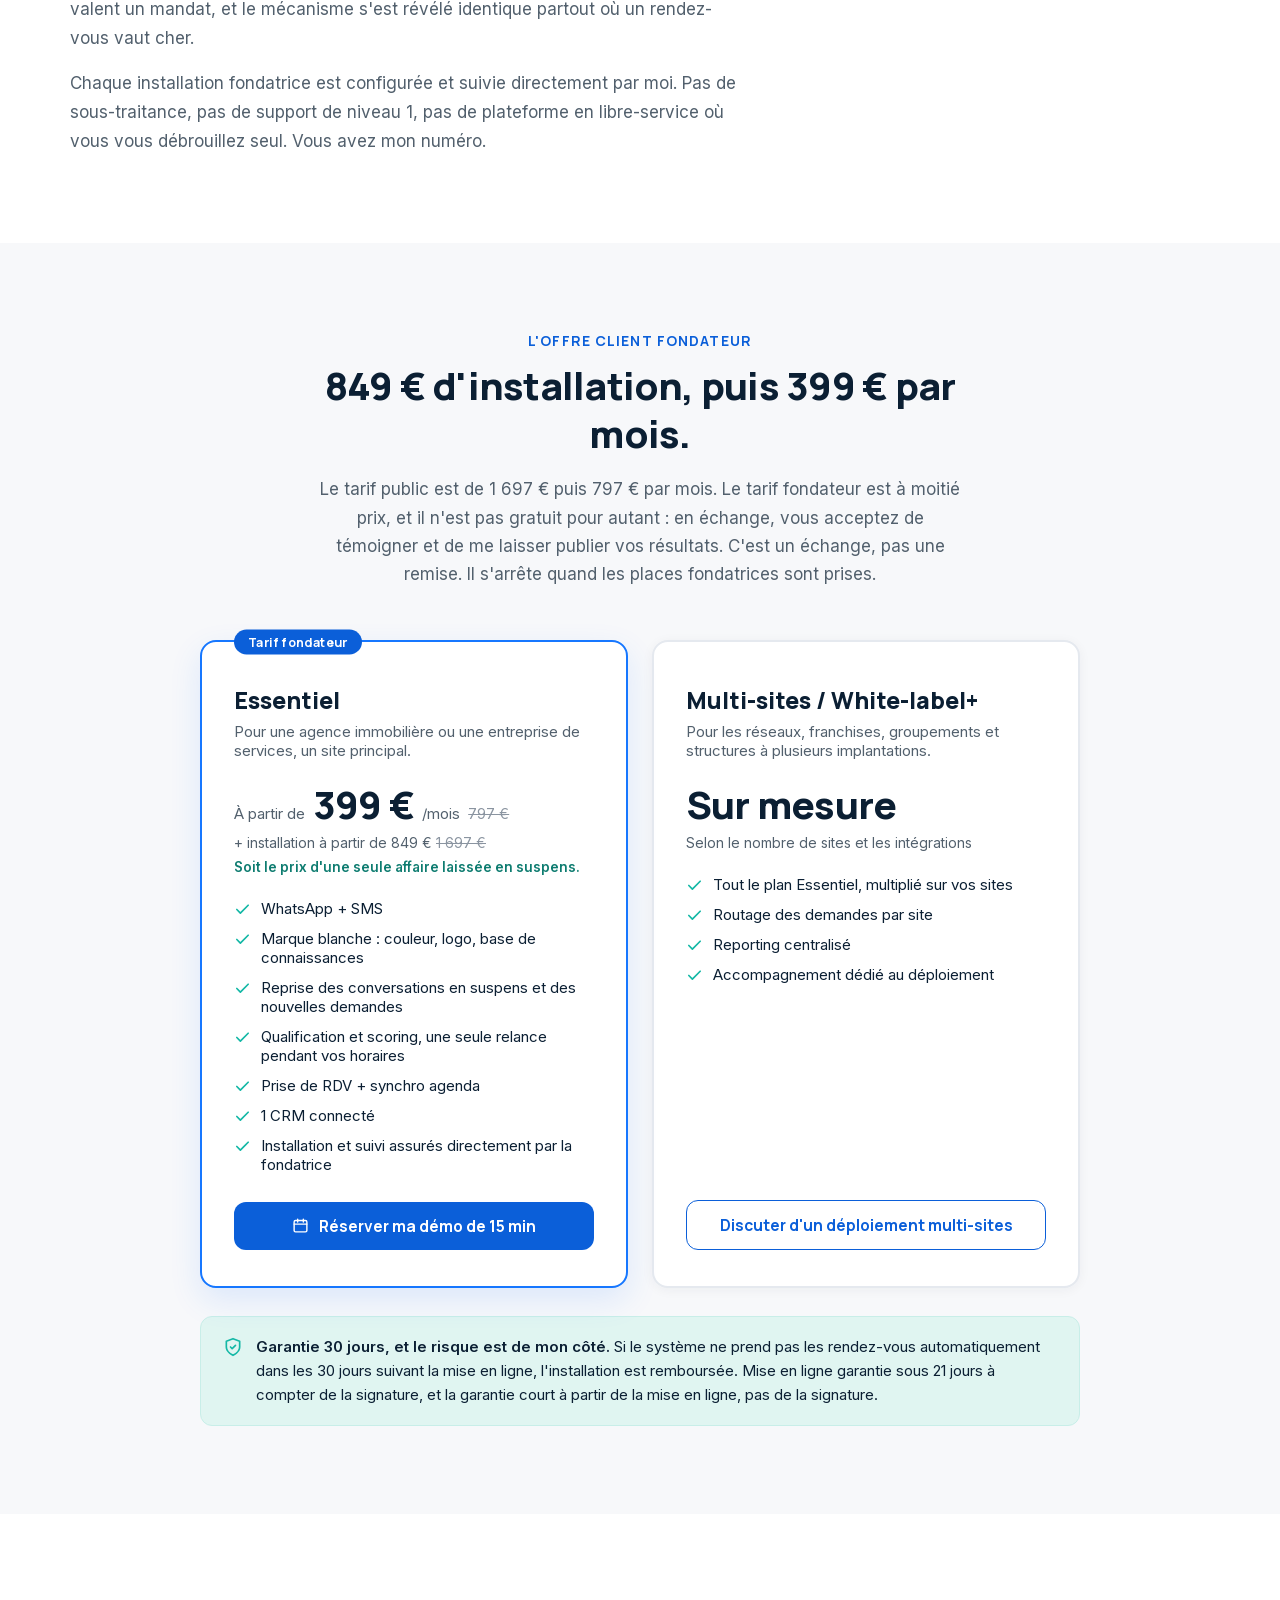
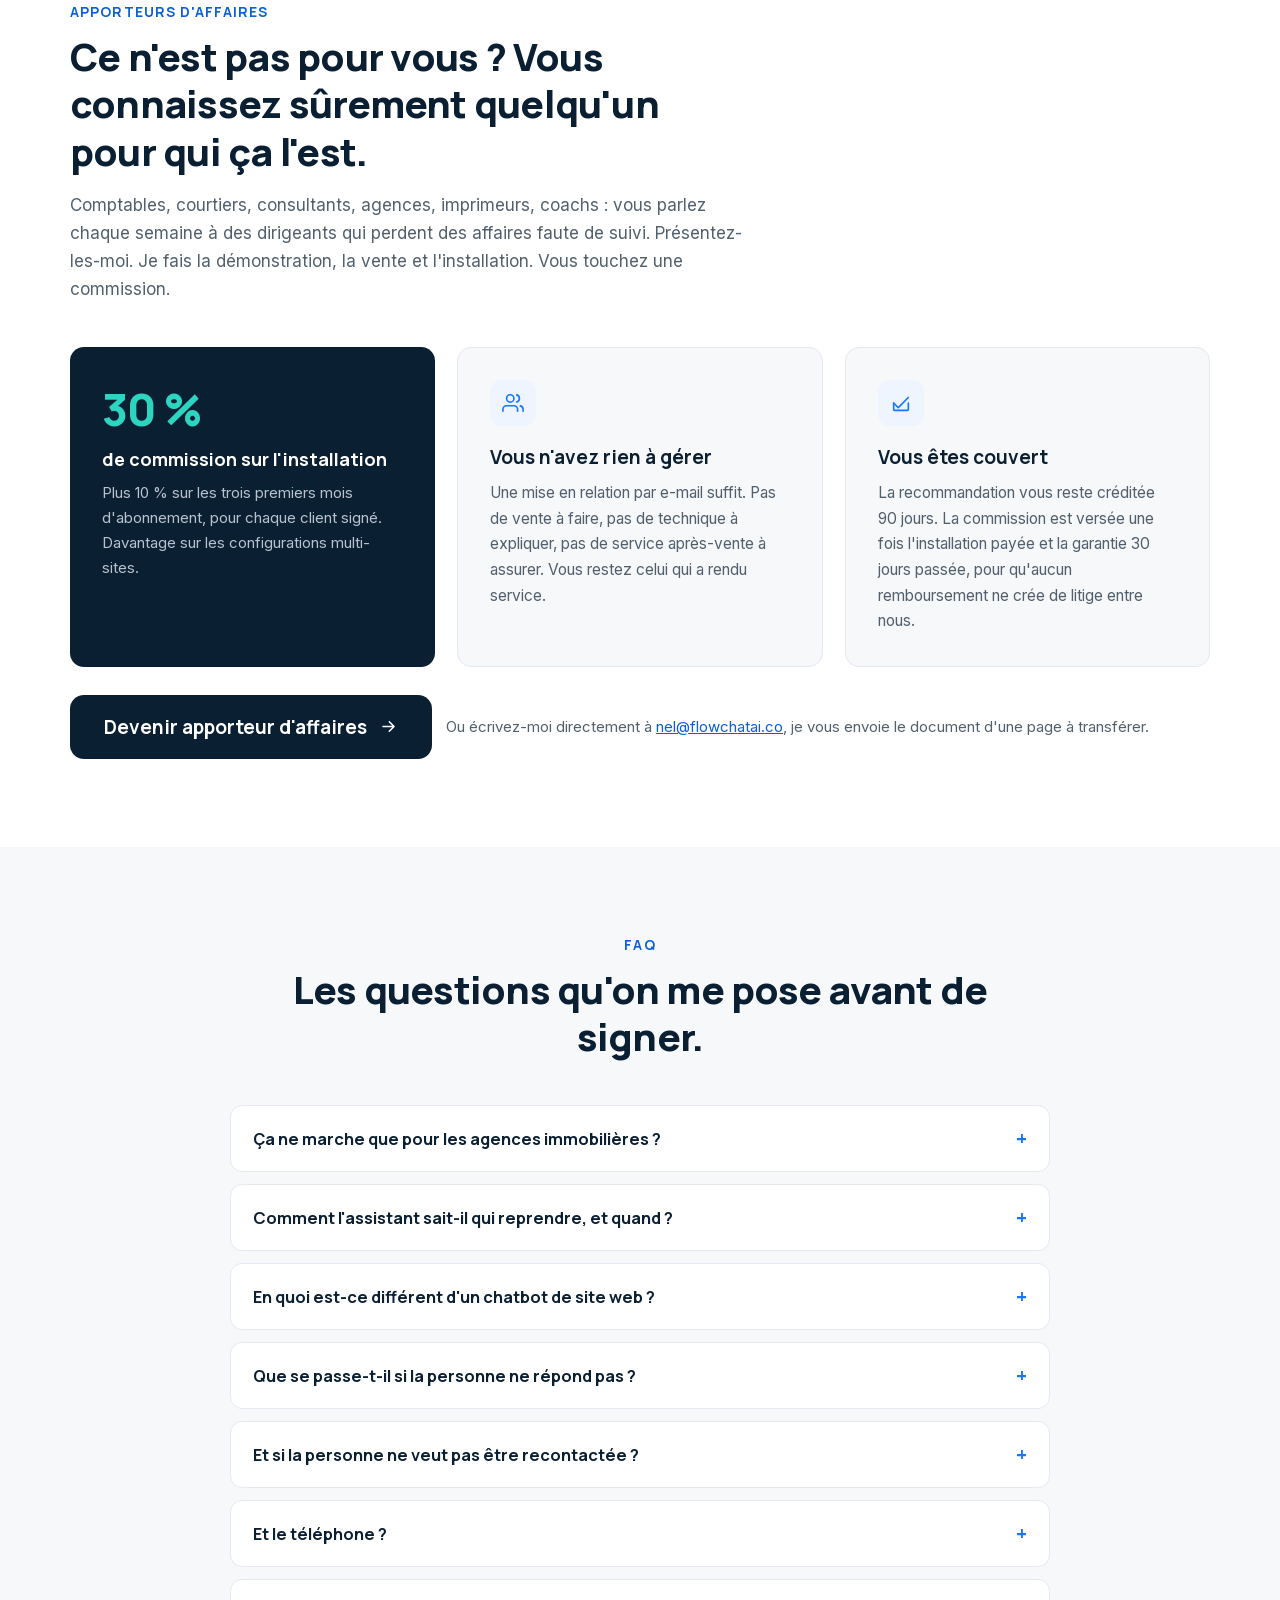
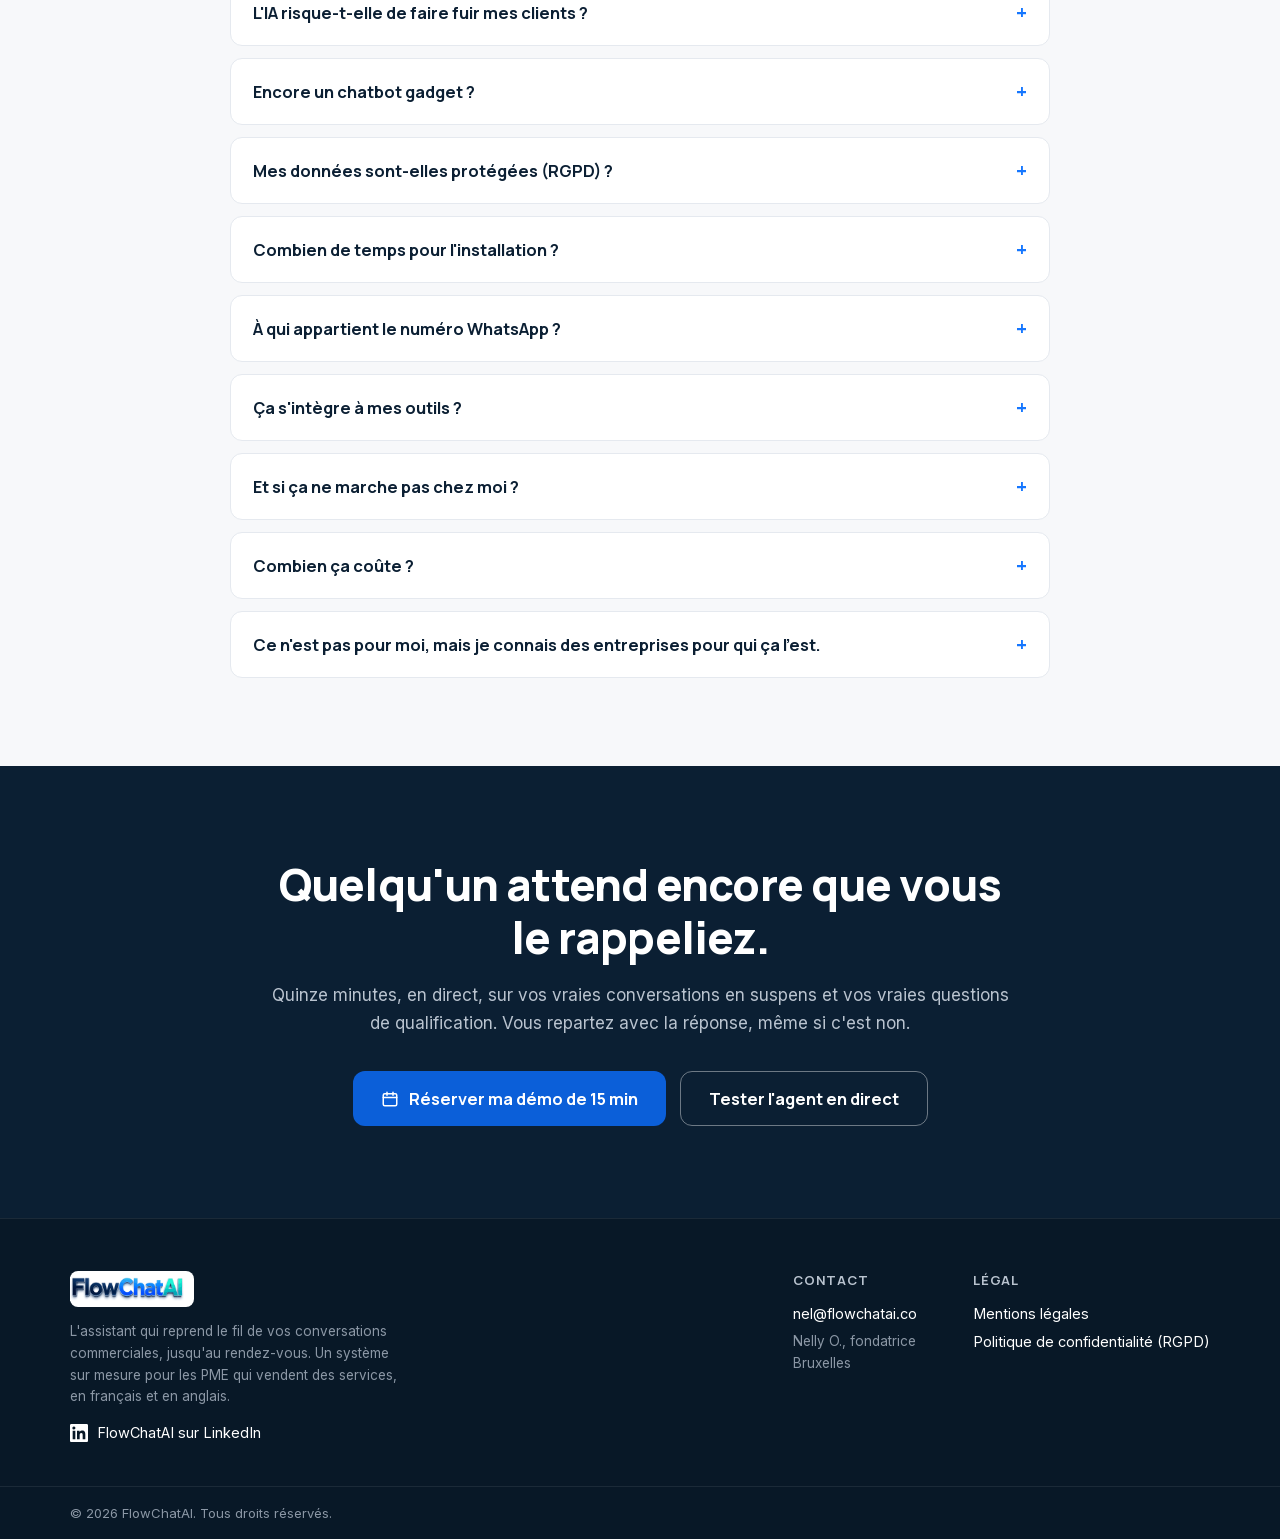
==== commit 84c8565a: "Ajoute l'anglais a l'animation du hero, au choix FR / EN Les cinq scenes existent aussi en anglais, " ====
--- a/index.html
+++ b/index.html
@@ -366,6 +366,7 @@
       <div style="display:flex;flex-direction:column;align-items:center;gap:22px">
         <!-- Secteurs : la scene tourne seule de l'un a l'autre, un clic
              saute directement au secteur voulu (utile en presentation). -->
+        <div id="langues" role="radiogroup" aria-label="Langue de l'exemple / Example language" style="display:flex;border:1.5px solid #D5DBE3;border-radius:999px;padding:2px;margin-bottom:-12px"></div>
         <div id="secteurs" role="radiogroup" aria-label="Choisir le secteur de l'exemple" style="display:flex;gap:8px;flex-wrap:wrap;justify-content:center;max-width:360px"></div>
         <!-- role="img" : sans lui l'aria-label etait ignore (role generic) et
              le lecteur d'ecran lisait la conversation rejouee en boucle comme
@@ -382,7 +383,7 @@
                   <span style="background:#E4EEFF;color:#1677FF;font-weight:600;font-size:10.5px;padding:2px 7px;border-radius:999px;letter-spacing:0.04em">IA</span>
                 </div>
                 <div style="display:flex;align-items:center;gap:5px;font-size:12px;color:#52606D">
-                  <span style="width:7px;height:7px;border-radius:50%;background:#14B8A6"></span> En ligne
+                  <span style="width:7px;height:7px;border-radius:50%;background:#14B8A6"></span> <span id="chatEnLigne">En ligne</span>
                 </div>
               </div>
               <svg width="18" height="18" viewBox="0 0 24 24" fill="none" stroke="#9AA5B1" stroke-width="2" stroke-linecap="round" aria-hidden="true"><circle cx="5" cy="12" r="1"/><circle cx="12" cy="12" r="1"/><circle cx="19" cy="12" r="1"/></svg>
@@ -398,7 +399,7 @@
                 <span class="qr" style="border:1.5px solid #1677FF;color:#1677FF;font-weight:600;font-size:12px;padding:6px 12px;border-radius:999px">Plus tard</span>
               </div>
               <div style="display:flex;align-items:center;gap:8px">
-                <div style="flex:1;background:#F7F8FA;border:1px solid #E5E9EF;border-radius:999px;padding:9px 15px;font-size:13px;color:#9AA5B1">Écrire un message…</div>
+                <div style="flex:1;background:#F7F8FA;border:1px solid #E5E9EF;border-radius:999px;padding:9px 15px;font-size:13px;color:#9AA5B1" id="chatSaisie">Écrire un message…</div>
                 <span id="sendBtn" style="width:36px;height:36px;border-radius:50%;background:#1677FF;display:flex;align-items:center;justify-content:center;flex-shrink:0">
                   <svg width="15" height="15" viewBox="0 0 24 24" fill="none" stroke="#FFFFFF" stroke-width="2.2" stroke-linecap="round" stroke-linejoin="round" aria-hidden="true"><path d="M22 2L11 13M22 2l-7 20-4-9-9-4 20-7z"/></svg>
                 </span>
@@ -408,7 +409,7 @@
         </div>
         <!-- À vos couleurs -->
         <div style="display:flex;align-items:center;gap:14px;background:#FFFFFF;border:1px solid #E5E9EF;border-radius:999px;padding:9px 18px;box-shadow:0 2px 10px rgba(11,31,51,0.05)">
-          <span style="font-family:Manrope,sans-serif;font-weight:700;font-size:13.5px;color:#0B1F33">À vos couleurs</span>
+          <span style="font-family:Manrope,sans-serif;font-weight:700;font-size:13.5px;color:#0B1F33" id="labelCouleurs">À vos couleurs</span>
           <div id="swatches" style="display:flex;gap:9px" role="group" aria-label="Choisir la couleur de l'agent"></div>
         </div>
       </div>
@@ -1053,6 +1054,67 @@
       { from:'rdv',   text:'Diagnostic calé · Samedi 11h', sub:"Dans l'agenda de l'institut" }
     ]}
   ];
+  // Meme scenes en anglais, pour les evenements bilingues. Meme ordre que
+  // SCENARIOS : l'index de la scene en cours reste valable d'une langue a
+  // l'autre.
+  var SCENARIOS_EN = [
+    { label:'Real estate', day:'Tuesday · 10:02', script:[
+      { from:'agent', text:"Hi Claire, it's Lucy from the agency. After Saturday's viewing, you mentioned selling your flat. We said we'd talk again: is it still on your mind?", time:'10:02' },
+      { from:'lead',  text:"Yes! I just haven't found the time to get back to you.", time:'10:14' },
+      { from:'agent', text:"No problem. Are you thinking of selling before summer, or by the end of the year?", time:'10:14' },
+      { from:'lead',  text:"Before summer, ideally.", time:'10:15' },
+      { from:'agent', text:"Then let's start with a valuation. Thursday 5:30pm or Saturday 10am, which suits you?", time:'10:15' },
+      { from:'lead',  text:"Thursday 5:30pm.", time:'10:16' },
+      { from:'rdv',   text:'Valuation booked · Thursday 5:30pm', sub:"In the agent's calendar" }
+    ]},
+    { label:'Accounting', day:'Monday · 09:30', script:[
+      { from:'agent', text:"Hi Marc, it's Lucy from the firm. At Thursday's breakfast, you mentioned changing accountants. We said we'd talk again: is it still on your mind?", time:'09:30' },
+      { from:'lead',  text:"Yes, it's been bugging me. I just haven't had a minute.", time:'09:47' },
+      { from:'agent', text:"I understand. Does your financial year close at the end of December, or later?", time:'09:47' },
+      { from:'lead',  text:"End of December, actually.", time:'09:48' },
+      { from:'agent', text:"Then we'd better talk soon. Tuesday 9am or Wednesday 2pm, by video call?", time:'09:48' },
+      { from:'lead',  text:"Tuesday 9am.", time:'09:49' },
+      { from:'rdv',   text:'First call booked · Tuesday 9am', sub:"In the accountant's calendar" }
+    ]},
+    { label:'Renovation', day:'Wednesday · 08:15', script:[
+      { from:'agent', text:"Hi Julie, it's Lucy from the company. After our visit for your bathroom, we were meant to call you about the quote: is the project still on?", time:'08:15' },
+      { from:'lead',  text:"Yes! We were still unsure about the budget.", time:'08:31' },
+      { from:'agent', text:"That's normal. Are you aiming for the works this winter, or in spring?", time:'08:31' },
+      { from:'lead',  text:"In spring.", time:'08:32' },
+      { from:'agent', text:"Good timing to book the schedule. Friday 8am or Monday 6pm to finalise the quote on site?", time:'08:32' },
+      { from:'lead',  text:"Monday 6pm.", time:'08:33' },
+      { from:'rdv',   text:'Quote visit booked · Monday 6pm', sub:"In the site manager's calendar" }
+    ]},
+    { label:'Insurance', day:'Thursday · 11:05', script:[
+      { from:'agent', text:"Hi Thomas, it's Lucy from the brokerage. You wanted to review the insurance on your company vehicles. We said we'd talk again: is it still on your mind?", time:'11:05' },
+      { from:'lead',  text:"Yes, and the renewal date is coming up.", time:'11:22' },
+      { from:'agent', text:"Exactly. Is it in January, or sooner?", time:'11:22' },
+      { from:'lead',  text:"End of November.", time:'11:23' },
+      { from:'agent', text:"Then there's still time to compare. Wednesday 11am or Thursday 4pm, by video call?", time:'11:23' },
+      { from:'lead',  text:"Wednesday 11am.", time:'11:24' },
+      { from:'rdv',   text:'Insurance review booked · Wednesday 11am', sub:"In the broker's calendar" }
+    ]},
+    { label:'Wellness', day:'Monday · 09:05', script:[
+      { from:'agent', text:"Hi Awa, it's Lucy from the salon. You wrote to us on Saturday evening about a hair treatment, and nobody replied. Sorry! Are you still interested?", time:'09:05' },
+      { from:'lead',  text:"Yes, I'm looking for a treatment before a wedding.", time:'09:20' },
+      { from:'agent', text:"With pleasure. How far away is the wedding?", time:'09:20' },
+      { from:'lead',  text:"In three weeks.", time:'09:21' },
+      { from:'agent', text:"Then let's start with a consultation. Wednesday 6pm or Saturday 11am, which suits you?", time:'09:21' },
+      { from:'lead',  text:"Saturday 11am.", time:'09:22' },
+      { from:'rdv',   text:'Consultation booked · Saturday 11am', sub:"In the salon's calendar" }
+    ]}
+  ];
+  // Libelles du telephone autour de la conversation, selon la langue.
+  var UI = {
+    fr: { enLigne:'En ligne', qr:['Prendre rendez-vous','Plus tard'], saisie:'Écrire un message…', couleurs:'À vos couleurs',
+          secteurs:"Choisir le secteur de l'exemple",
+          phone:"Démonstration animée : Lucy reprend le fil avec un contact resté sans suite, dans plusieurs secteurs (immobilier, comptabilité, rénovation, assurance, bien-être), cerne son besoin et cale un rendez-vous dans l'agenda." },
+    en: { enLigne:'Online', qr:['Book a meeting','Later'], saisie:'Type a message…', couleurs:'Your colours',
+          secteurs:'Choose the example sector',
+          phone:'Animated demo: Lucy picks up the thread with a contact who went quiet, in several sectors (real estate, accounting, renovation, insurance, wellness), understands the need and books a meeting in the calendar.' }
+  };
+  var langue = 'fr';
+  function scenes(){ return langue === 'en' ? SCENARIOS_EN : SCENARIOS; }
   var chatBody = document.getElementById('chatBody');
   var dayLabel = chatBody.firstElementChild; // la pastille du jour, reecrite a chaque scene
   function wait(ms){ return new Promise(function(res){ setTimeout(res, ms); }); }
@@ -1134,20 +1196,54 @@
     var b = document.createElement('button');
     b.type = 'button';
     b.setAttribute('role', 'radio');
-    b.textContent = sc.label;
     b.style.cssText = 'font:600 12.5px Inter,sans-serif;padding:6px 13px;border-radius:999px;border:1.5px solid #D5DBE3;background:#FFFFFF;color:#52606D;cursor:pointer';
     b.addEventListener('click', function(){ choisirScene(i); });
     secWrap.appendChild(b);
   });
 
+  var langWrap = document.getElementById('langues');
+  ['fr','en'].forEach(function(l){
+    var b = document.createElement('button');
+    b.type = 'button';
+    b.setAttribute('role', 'radio');
+    b.setAttribute('lang', l);
+    b.textContent = l.toUpperCase();
+    b.style.cssText = 'font:700 12px Inter,sans-serif;padding:4px 12px;border-radius:999px;border:0;cursor:pointer';
+    b.addEventListener('click', function(){ choisirLangue(l); });
+    langWrap.appendChild(b);
+  });
+  function appliquerLangue(){
+    var t = UI[langue];
+    Array.prototype.forEach.call(langWrap.children, function(btn){
+      var actif = btn.getAttribute('lang') === langue;
+      btn.setAttribute('aria-checked', actif ? 'true' : 'false');
+      btn.style.background = actif ? '#0B1F33' : 'transparent';
+      btn.style.color = actif ? '#FFFFFF' : '#52606D';
+    });
+    Array.prototype.forEach.call(secWrap.children, function(btn, i){ btn.textContent = scenes()[i].label; });
+    document.getElementById('chatEnLigne').textContent = t.enLigne;
+    document.querySelectorAll('.qr').forEach(function(q, i){ q.textContent = t.qr[i]; });
+    document.getElementById('chatSaisie').textContent = t.saisie;
+    document.getElementById('labelCouleurs').textContent = t.couleurs;
+    secWrap.setAttribute('aria-label', t.secteurs);
+    document.querySelector('.hero-phone').setAttribute('aria-label', t.phone);
+    document.querySelector('.hero-phone').setAttribute('lang', langue);
+  }
+  function choisirLangue(l){
+    langue = l;
+    appliquerLangue();
+    choisirScene(scene);
+  }
+  appliquerLangue();
+
   function preparerScene(){
     clearMsgs();
-    dayLabel.textContent = SCENARIOS[scene].day;
+    dayLabel.textContent = scenes()[scene].day;
     marquerSecteur();
   }
   function afficherTout(){
     preparerScene();
-    SCENARIOS[scene].script.forEach(function(m){ if(m.from==='rdv') addRdv(m); else addBubble(m); });
+    scenes()[scene].script.forEach(function(m){ if(m.from==='rdv') addRdv(m); else addBubble(m); });
     chatBody.scrollTop = 0;
   }
 
@@ -1155,7 +1251,7 @@
     while (true) {
       preparerScene();
       await pas(1100); if (t !== tour) return;
-      var script = SCENARIOS[scene].script;
+      var script = scenes()[scene].script;
       for (var i=0;i<script.length;i++){
         var m = script[i];
         if (m.from === 'agent'){ addTyping(); await pas(1300); if (t !== tour) return; removeTyping(); addBubble(m); }
